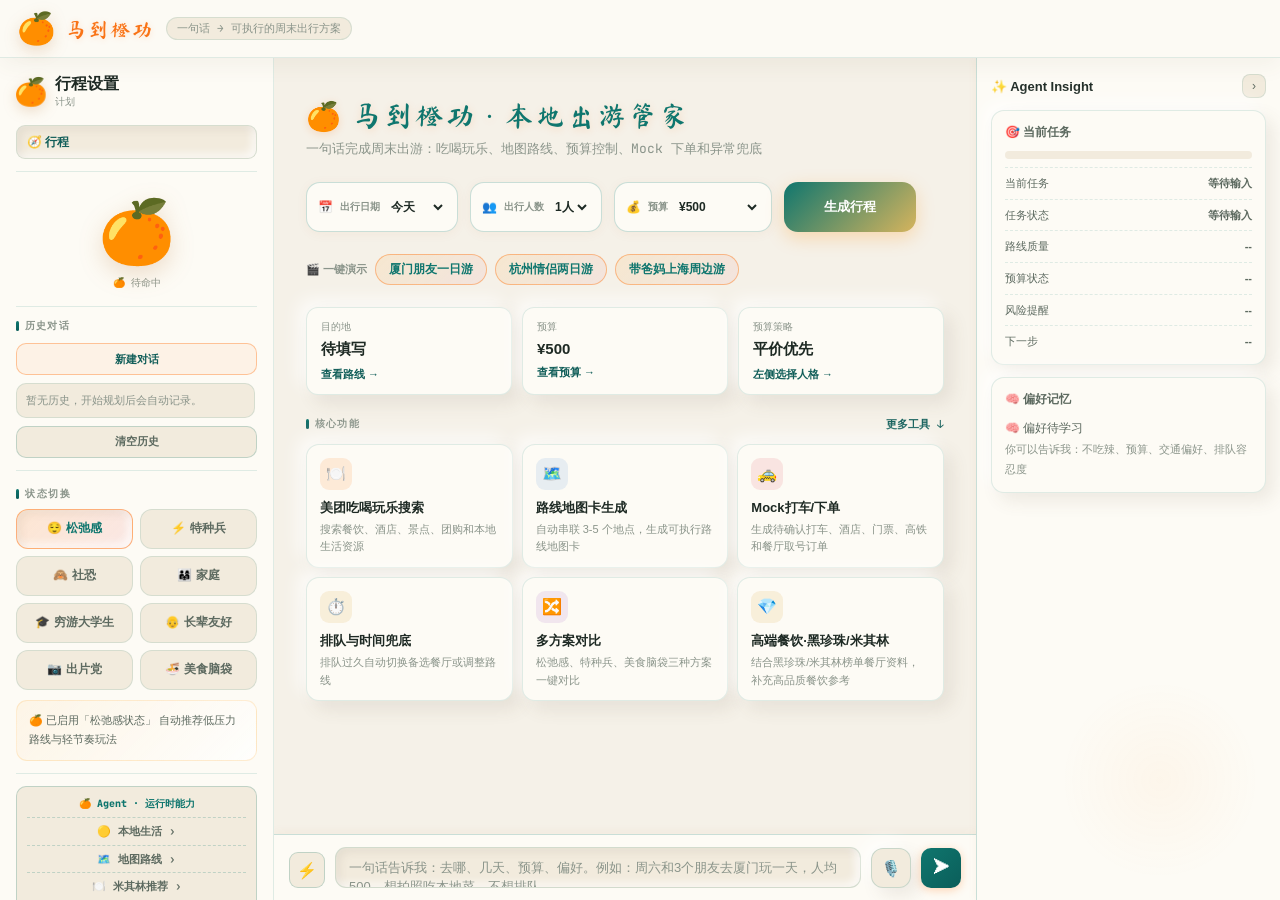
==== frontend/index.html @ 3f33d010 "Harden external API fallbacks" ====
<!DOCTYPE html>
<html lang="zh-CN">
<head>
  <meta charset="UTF-8">
  <meta name="viewport" content="width=device-width, initial-scale=1.0">
  <title>马到橙🍊功 Agent</title>
  <link rel="preconnect" href="https://fonts.googleapis.com">
  <link href="https://fonts.googleapis.com/css2?family=Noto+Serif+SC:wght@400;600;700;900&family=JetBrains+Mono:wght@400;500;600&family=Ma+Shan+Zheng&display=swap" rel="stylesheet">
  <style>
    :root {
      --o1:#0F766E;--o2:#115E59;--o3:#D6B45D;
      --r1:#0B5E5A;--r2:#0F766E;
      --bg0:#F5F1E8;--bg1:#FDFBF5;--bg2:#F2EBDD;--bg3:#ECE2D0;--bg4:#D8C8AA;
      --line:rgba(15,118,110,0.12);--line2:rgba(15,118,110,0.22);
      --t1:#1E2A24;--t2:#5D6A60;--t3:#8A948A;
      --gold:#D6B45D;--cream:#FAF5EA;
      --shadow-soft:8px 8px 18px rgba(95,82,58,.10),-8px -8px 18px rgba(255,255,255,.74);
      --shadow-inset:inset 4px 4px 9px rgba(95,82,58,.08),inset -4px -4px 9px rgba(255,255,255,.72);
      --sans:Inter,-apple-system,BlinkMacSystemFont,'Noto Sans SC','PingFang SC','Microsoft YaHei',sans-serif;--mono:'JetBrains Mono',monospace;--brush:'Ma Shan Zheng',cursive;
    }
    *,*::before,*::after{box-sizing:border-box;margin:0;padding:0}
    html,body{height:100%;overflow:hidden}
    body{font-family:var(--sans);background:var(--bg0);color:var(--t1);display:flex;flex-direction:column}
    .topbar{height:58px;background:rgba(253,251,245,.9);border-bottom:1px solid var(--line);display:flex;align-items:center;padding:0 18px;gap:12px;flex-shrink:0;position:relative;z-index:10;box-shadow:0 8px 22px rgba(95,82,58,.06);backdrop-filter:blur(14px)}
    .top-logo{width:36px;height:36px;border-radius:0;flex-shrink:0;background:transparent;display:flex;align-items:center;justify-content:center;font-size:31px;line-height:1;box-shadow:none;filter:drop-shadow(0 5px 8px rgba(160,80,0,.18))}
    .top-name{font-family:var(--brush);font-size:20px;color:#F97316;letter-spacing:2px;text-shadow:0 1px 6px rgba(255,107,0,0.18)}
    .top-tag{font-size:11px;color:var(--t3);padding:3px 10px;border-radius:20px;border:1px solid var(--line);background:var(--bg2);font-family:var(--mono)}
    .mode-switcher{display:none}
    .mode-btn{padding:6px 14px;border-radius:8px;border:none;font-family:var(--sans);font-size:12px;font-weight:600;cursor:pointer;transition:all 0.2s;color:var(--t3);background:transparent;display:flex;align-items:center;gap:6px}
    .mode-btn .dot{width:6px;height:6px;border-radius:50%;background:var(--t3);transition:all 0.2s}
    .mode-btn.active{background:var(--bg4);color:var(--t1)}
    .mode-btn.active .dot{background:var(--o1);box-shadow:0 0 6px var(--o1)}
    .top-status{display:none;font-size:11px;font-weight:600;padding:4px 12px;border-radius:20px;background:rgba(255,107,0,0.08);color:var(--o2);border:1px solid rgba(255,107,0,0.22);transition:all 0.3s;font-family:var(--mono);margin-left:auto}
    .top-status.busy{background:rgba(255,149,0,0.09);color:var(--o2);border-color:rgba(255,149,0,0.28)}
    .top-status.err{background:rgba(212,0,31,0.07);color:var(--r2);border-color:rgba(212,0,31,0.22)}
    .workspace{flex:1;display:grid;grid-template-columns:274px minmax(0,1fr) 304px;overflow:hidden}
    .workspace.insight-collapsed{grid-template-columns:274px minmax(0,1fr) 46px}
    .sidebar{background:var(--bg1);border-right:1px solid var(--line);overflow-y:auto;padding:16px;display:flex;flex-direction:column;gap:12px;box-shadow:var(--shadow-soft)}
    .sidebar::-webkit-scrollbar{width:3px}
    .sidebar::-webkit-scrollbar-thumb{background:var(--bg4);border-radius:3px}
    .setup-brand{display:flex;align-items:center;gap:9px;padding:2px 0 4px}
    .setup-mark{width:30px;height:30px;border-radius:0;background:transparent;display:flex;align-items:center;justify-content:center;color:inherit;font-size:27px;line-height:1;box-shadow:none;filter:drop-shadow(0 4px 7px rgba(160,80,0,.18))}
    .setup-title{font-size:16px;font-weight:900;color:var(--t1);line-height:1}
    .setup-sub{font-size:10px;color:var(--t3);font-family:var(--mono);margin-top:3px}
    .setup-nav{display:grid;gap:6px}
    .setup-nav-item{height:34px;border-radius:9px;border:1px solid transparent;background:transparent;color:var(--t2);font-size:12px;font-weight:700;display:flex;align-items:center;gap:9px;padding:0 10px;cursor:pointer;text-align:left}
    .setup-nav-item.active{background:var(--bg2);border-color:var(--line);color:var(--o2)}
    .legacy-route-setup{display:none}
    .sec-head{font-size:10px;font-weight:700;letter-spacing:1.5px;text-transform:uppercase;color:var(--t3);display:flex;align-items:center;gap:6px;margin-bottom:6px;font-family:var(--mono)}
    .sec-head::before{content:'';width:3px;height:10px;border-radius:2px;background:linear-gradient(var(--o1),var(--r1))}
    .field{display:flex;flex-direction:column;gap:4px;margin-bottom:6px}
    .field label{font-size:11px;color:var(--t2);font-weight:500}
    .field input,.field select{background:var(--bg2);border:1px solid var(--line);border-radius:9px;color:var(--t1);font-family:var(--sans);font-size:13px;padding:8px 12px;height:36px;outline:none;transition:border-color 0.15s,box-shadow 0.15s;appearance:none;-webkit-appearance:none}
    .field input::placeholder{color:var(--t3)}
    .field input:focus,.field select:focus{border-color:rgba(232,92,0,0.5);box-shadow:0 0 0 3px rgba(232,92,0,0.08);background:var(--bg3)}
    .field select{cursor:pointer;background-image:url("data:image/svg+xml,%3Csvg xmlns='http://www.w3.org/2000/svg' width='10' height='6'%3E%3Cpath d='M0 0l5 6 5-6z' fill='%23B07840'/%3E%3C/svg%3E");background-repeat:no-repeat;background-position:right 12px center;padding-right:28px}
    .field select option{background:var(--bg2);color:var(--t1)}
    .seg{display:grid;grid-template-columns:1fr 1fr;gap:6px}
    .seg-btn{padding:8px 6px;border-radius:9px;border:1px solid var(--line);background:var(--bg2);color:var(--t2);font-family:var(--sans);font-size:11px;font-weight:600;cursor:pointer;display:flex;align-items:center;justify-content:center;gap:5px;transition:all 0.15s}
    .seg-btn:hover{border-color:var(--line2);color:var(--t1);background:var(--bg3)}
    .seg-btn.on-orange{background:rgba(255,107,0,0.1);border-color:rgba(255,107,0,0.4);color:var(--o1)}
    .seg-btn.on-red{background:rgba(212,0,31,0.08);border-color:rgba(212,0,31,0.35);color:var(--r1)}
    .divider{height:1px;background:var(--line);flex-shrink:0}
    .run-btn{display:none;width:100%;height:44px;border:none;border-radius:11px;background:linear-gradient(135deg,var(--o1),var(--r1));color:#fff;font-family:var(--brush);font-size:16px;letter-spacing:3px;cursor:pointer;align-items:center;justify-content:center;gap:8px;transition:opacity 0.15s,transform 0.1s,box-shadow 0.2s;box-shadow:0 4px 18px rgba(255,107,0,0.28)}
    .run-btn:hover{opacity:0.9;box-shadow:0 6px 26px rgba(255,107,0,0.42)}
    .run-btn:active{transform:scale(0.98)}
    .run-btn:disabled{opacity:0.3;cursor:not-allowed;box-shadow:none}
    .hint-text{font-size:11px;color:var(--t3);text-align:center;line-height:1.7;font-family:var(--mono)}
    .hint-text code{color:var(--o2)}
    .mascot-wrap{display:flex;flex-direction:column;align-items:center;padding:8px 0 4px;gap:4px}
    .mascot-svg{width:80px;height:80px;cursor:pointer;display:flex;align-items:center;justify-content:center;font-size:62px;line-height:1;background:transparent;filter:drop-shadow(0 8px 12px rgba(160,80,0,.18))}
    .mascot-state{font-size:10px;color:var(--t3);font-family:var(--mono);text-align:center}
    @keyframes idle-bob{0%,100%{transform:translateY(0)}50%{transform:translateY(-5px)}}
    @keyframes cycle-body{0%,100%{transform:rotate(-4deg)}50%{transform:rotate(4deg)}}
    @keyframes fly-shake{0%,100%{transform:translateY(0) rotate(-3deg)}50%{transform:translateY(-8px) rotate(3deg)}}
    @keyframes weather-sway{0%,100%{transform:rotate(-6deg)}50%{transform:rotate(6deg)}}
    @keyframes think-pulse{0%,100%{opacity:0.4;transform:scale(0.9)}50%{opacity:1;transform:scale(1)}}
    @keyframes cheer-jump{0%,100%{transform:translateY(0) scale(1)}40%{transform:translateY(-10px) scale(1.1)}60%{transform:translateY(-8px) scale(1.05)}}
    @keyframes spin-wheel{from{transform:rotate(0)}to{transform:rotate(360deg)}}
    @keyframes float-cloud{0%,100%{transform:translateX(0)}50%{transform:translateX(4px)}}
    @keyframes blink{0%,100%{opacity:1}50%{opacity:0}}
    @keyframes bounce{0%,80%,100%{transform:translateY(0)}40%{transform:translateY(-6px)}}
    @keyframes fadeSlideIn{from{opacity:0;transform:translateY(8px)}to{opacity:1;transform:translateY(0)}}
    .mascot-svg.state-idle{animation:idle-bob 2s ease-in-out infinite}
    .mascot-svg.state-cycling{animation:cycle-body 0.5s ease-in-out infinite}
    .mascot-svg.state-flying{animation:fly-shake 1s ease-in-out infinite}
    .mascot-svg.state-weather{animation:weather-sway 1.5s ease-in-out infinite}
    .mascot-svg.state-thinking{animation:think-pulse 1s ease-in-out infinite}
    .mascot-svg.state-success{animation:cheer-jump 0.6s ease-in-out 3}
    .mascot-svg.state-error{animation:idle-bob 3s ease-in-out infinite}
    .panel{flex:1;overflow:hidden;display:flex;flex-direction:column}
    .panel.hidden{display:none}
    .result-panel{overflow-y:auto;padding:18px;display:flex;flex-direction:column;gap:12px;background:var(--bg0)}
    .result-panel::-webkit-scrollbar{width:3px}
    .result-panel::-webkit-scrollbar-thumb{background:var(--bg4);border-radius:3px}
    .empty-state{flex:1;display:flex;flex-direction:column;align-items:center;justify-content:center;gap:14px;color:var(--t3);padding:60px 20px}
    .empty-emoji{font-size:48px}
    .empty-state p{font-size:13px;line-height:1.8;text-align:center;max-width:260px;color:var(--t2)}
    .empty-state .slogan{font-family:var(--brush);font-size:22px;color:var(--o1);text-shadow:0 2px 8px rgba(255,107,0,0.2)}
    .metrics{display:grid;grid-template-columns:repeat(4,1fr);gap:8px}
    .m-card{background:var(--bg1);border:1px solid var(--line);border-radius:12px;padding:12px;box-shadow:0 2px 8px rgba(200,100,0,0.06)}
    .m-icon{font-size:16px;margin-bottom:6px}
    .m-val{font-size:26px;font-weight:700;font-family:var(--mono);letter-spacing:-1.5px;color:var(--t1)}
    .m-val .unit{font-size:12px;color:var(--t2);font-family:var(--sans);font-weight:400;margin-left:2px}
    .m-lbl{font-size:11px;color:var(--t2);margin-top:3px}
    .m-card.orange .m-val{color:var(--o1)}
    .m-card.red .m-val{color:var(--r1)}
    .route-bar{background:var(--bg1);border:1px solid var(--line);border-radius:12px;padding:11px 15px;display:flex;align-items:center;gap:10px;font-size:13px;box-shadow:0 2px 8px rgba(200,100,0,0.05)}
    .rb-dot{width:8px;height:8px;border-radius:50%;flex-shrink:0}
    .rb-dot.orange{background:var(--o1);box-shadow:0 0 6px rgba(255,107,0,0.5)}
    .rb-dot.red{background:var(--r1);box-shadow:0 0 6px rgba(212,0,31,0.4)}
    .rb-line{flex:1;height:1px;background:repeating-linear-gradient(90deg,var(--t3) 0,var(--t3) 4px,transparent 4px,transparent 8px)}
    .rb-name{font-weight:600;font-size:13px;color:var(--t1)}
    .map-link{margin-left:auto;font-size:12px;color:var(--o2);text-decoration:none;white-space:nowrap;font-weight:600}
    .map-link:hover{text-decoration:underline}
    .steps-card{background:var(--bg1);border:1px solid var(--line);border-radius:12px;overflow:hidden;box-shadow:0 2px 8px rgba(200,100,0,0.06)}
    .card-top{padding:10px 15px;border-bottom:1px solid var(--line);display:flex;justify-content:space-between;align-items:center;background:var(--bg2)}
    .card-top h3{font-size:11px;font-weight:700;color:var(--t2);text-transform:uppercase;letter-spacing:0.6px;font-family:var(--mono)}
    .badge{font-size:10px;padding:3px 9px;border-radius:20px;font-weight:600;font-family:var(--mono)}
    .badge.o{background:rgba(255,107,0,0.1);color:var(--o2);border:1px solid rgba(255,107,0,0.25)}
    .badge.r{background:rgba(212,0,31,0.09);color:var(--r1);border:1px solid rgba(212,0,31,0.22)}
    .step-list{list-style:none}
    .step-row{display:flex;gap:12px;padding:9px 15px;border-bottom:1px solid var(--line);align-items:flex-start;transition:background 0.1s}
    .step-row:last-child{border-bottom:none}
    .step-row:hover{background:rgba(200,100,0,0.04)}
    .s-num{width:20px;height:20px;border-radius:50%;flex-shrink:0;margin-top:1px;background:var(--bg3);border:1px solid var(--line2);display:flex;align-items:center;justify-content:center;font-size:9px;font-weight:700;color:var(--t2);font-family:var(--mono)}
    .s-body{flex:1}
    .s-name{font-size:13px;font-weight:500;margin-bottom:3px;color:var(--t1)}
    .s-meta{font-size:11px;color:var(--t2);display:flex;gap:10px;margin-bottom:4px;font-family:var(--mono)}
    .s-turn{display:inline-block;font-size:10px;padding:2px 8px;border-radius:12px;font-weight:500;background:rgba(212,0,31,0.07);color:var(--r1);border:1px solid rgba(212,0,31,0.16)}
    .ai-card{background:var(--bg1);border:1.5px solid rgba(255,107,0,0.28);border-radius:12px;overflow:hidden;box-shadow:0 2px 12px rgba(200,80,0,0.08)}
    .ai-top{padding:10px 15px;border-bottom:1px solid rgba(255,107,0,0.14);display:flex;align-items:center;gap:8px;background:rgba(255,107,0,0.04)}
    .ai-label{font-size:11px;font-weight:700;color:var(--o1);text-transform:uppercase;letter-spacing:0.6px;font-family:var(--mono)}
    .ai-model{font-size:10px;color:var(--t3);margin-left:auto;font-family:var(--mono)}
    .ai-body{padding:14px 15px;font-size:13px;line-height:1.9;color:var(--t1);white-space:pre-wrap;min-height:60px}
    .cursor-blink{display:inline-block;width:7px;height:13px;background:var(--o1);border-radius:2px;vertical-align:text-bottom;animation:blink 0.8s step-end infinite}
    .weather-card{background:linear-gradient(135deg,rgba(255,150,0,0.07),rgba(212,0,31,0.04));border:1px solid rgba(255,149,0,0.28);border-radius:12px;padding:16px;box-shadow:0 2px 12px rgba(200,80,0,0.07)}
    .weather-main{display:flex;align-items:center;gap:16px;margin-bottom:12px}
    .weather-icon{font-size:40px}
    .weather-temp{font-size:42px;font-weight:700;font-family:var(--mono);color:var(--o1);letter-spacing:-2px}
    .weather-temp sup{font-size:16px;color:var(--t2)}
    .weather-info{display:grid;grid-template-columns:1fr 1fr;gap:6px;font-size:12px;color:var(--t2)}
    .weather-info span{display:flex;gap:4px;align-items:center}
    .weather-tip{margin-top:10px;padding:8px 12px;background:rgba(255,107,0,0.07);border-radius:8px;font-size:12px;color:var(--o2);border-left:3px solid var(--o1)}
    .err-card{background:rgba(212,0,31,0.05);border:1px solid rgba(212,0,31,0.18);border-radius:12px;padding:14px 16px;font-size:13px;color:var(--r1);line-height:1.7}
    .chat-panel{flex:1;display:flex;flex-direction:column;overflow:hidden;background:var(--bg0)}
    .chat-home{flex:1;display:grid;grid-template-columns:1fr;overflow:hidden}
    .chat-home-main{overflow-y:auto;padding:42px 32px 28px;display:flex;flex-direction:column;gap:20px;background:var(--bg0);width:100%;max-width:1180px;margin:0 auto}
    .chat-home-main::-webkit-scrollbar{width:3px}
    .chat-home-main::-webkit-scrollbar-thumb{background:var(--bg4);border-radius:3px}
    .chat-hero{display:flex;flex-direction:column;gap:6px}
    .chat-hero-title{font-family:var(--brush);font-size:28px;color:var(--o1);text-shadow:0 2px 8px rgba(255,107,0,0.18);letter-spacing:3px}
    .chat-hero-sub{font-size:13px;color:var(--t3);font-family:var(--mono);line-height:1.6}
    .chat-hero-tags{display:none}
    .demo-row{display:flex;align-items:center;gap:8px;flex-wrap:wrap;margin:2px 0 2px}
    .demo-row-label{font-size:11px;font-weight:800;color:var(--t3)}
    .demo-btn{padding:6px 13px;border-radius:18px;border:1px solid rgba(255,107,0,.4);background:linear-gradient(135deg,rgba(255,150,0,.1),rgba(212,0,31,.05));color:var(--o1);font-size:12px;font-weight:700;cursor:pointer;transition:all .15s;white-space:nowrap}
    .demo-btn:hover{background:rgba(255,107,0,.16);transform:translateY(-1px)}
    .chat-searchbar-wrap{position:relative}
    .planner-control-row{display:grid;grid-template-columns:152px 132px 158px 132px;gap:12px;align-items:center;margin-top:2px;max-width:690px}
    .planner-pill{height:50px;border:1.5px solid var(--line2);background:var(--bg1);border-radius:14px;padding:0 11px;display:flex;align-items:center;gap:7px;color:var(--t2);font-size:12px;font-weight:700;box-shadow:0 2px 12px rgba(200,80,0,0.05)}
    .planner-pill-label{font-size:10px;color:var(--t3);font-family:var(--mono);white-space:nowrap}
    .planner-pill input,.planner-pill select{border:none;background:transparent;color:var(--t1);font-size:12px;font-weight:800;outline:none;width:100%;min-width:0}
    .planner-pill input[type="number"]{font-family:var(--mono)}
    .planner-budget-custom{display:none;width:70px!important}
    .planner-pill.custom-budget select{display:none}
    .planner-pill.custom-budget .planner-budget-custom{display:block}
    .planner-date-custom{display:none!important}
    .planner-pill.custom-date select{display:none}
    .planner-pill.custom-date .planner-date-custom{display:block!important}
    .planner-action{height:50px;border:none;border-radius:14px;background:linear-gradient(135deg,var(--o1),var(--o3));color:white;font-size:13px;font-weight:900;cursor:pointer;box-shadow:0 6px 18px rgba(255,138,0,.25)}
    .home-task-summary{display:none;align-items:center;justify-content:space-between;gap:14px;border:1px solid var(--line);background:var(--bg1);border-radius:14px;padding:12px 16px;box-shadow:0 2px 12px rgba(200,80,0,.06)}
    .home-task-summary-title{font-size:12px;color:var(--t3);font-family:var(--mono);font-weight:800}
    .home-task-summary-value{font-size:14px;color:var(--t1);font-weight:900;line-height:1.5}
    .home-task-summary-note{font-size:11px;color:var(--t3);font-family:var(--mono);white-space:nowrap}
    .chat-home.task-started{flex:0 0 auto;display:block;overflow:visible;border-bottom:1px solid var(--line2);background:var(--bg0)}
    .chat-home.task-started .chat-home-main{padding:12px 20px;overflow:visible;gap:0;max-width:none}
    .chat-home.task-started .chat-home-main > :not(.home-task-summary){display:none}
    .chat-home.task-started .home-task-summary{display:flex}
    .chat-home.task-started .chat-home-sidebar{display:none}
    .planner-overview{display:grid;grid-template-columns:repeat(3,1fr);gap:10px}
    .planner-stat{background:var(--bg1);border:1px solid var(--line);border-radius:12px;padding:12px 14px;box-shadow:0 2px 10px rgba(200,80,0,.05)}
    .planner-stat-label{font-size:10px;color:var(--t3);font-family:var(--mono);margin-bottom:6px}
    .planner-stat-val{font-size:15px;color:var(--t1);font-weight:900}
    .planner-stat-link{margin-top:8px;font-size:11px;color:var(--o2);font-weight:800}
    .chat-searchbar{width:100%;height:50px;background:var(--bg1);border:1.5px solid var(--line2);border-radius:14px;color:var(--t1);font-family:var(--sans);font-size:14px;padding:0 54px 0 18px;outline:none;transition:border-color 0.2s,box-shadow 0.2s;box-shadow:0 2px 12px rgba(200,80,0,0.07)}
    .chat-searchbar::placeholder{color:var(--t3)}
    .chat-searchbar:focus{border-color:rgba(232,92,0,0.55);box-shadow:0 0 0 4px rgba(232,92,0,0.07),0 4px 16px rgba(200,80,0,0.1);background:var(--bg1)}
    .chat-searchbar-btn{position:absolute;right:8px;top:50%;transform:translateY(-50%);width:34px;height:34px;border-radius:9px;border:none;background:linear-gradient(135deg,var(--o1),var(--r1));color:#fff;font-size:14px;cursor:pointer;display:flex;align-items:center;justify-content:center;box-shadow:0 2px 10px rgba(255,107,0,0.3);transition:opacity 0.15s,transform 0.1s}
    .chat-searchbar-btn:hover{opacity:0.88}
    .chat-searchbar-btn:active{transform:translateY(-50%) scale(0.93)}
    .chat-toolbar{display:none;gap:7px;flex-wrap:nowrap;overflow-x:auto;padding-bottom:2px}
    .chat-toolbar::-webkit-scrollbar{height:0}
    .toolbar-chip{flex-shrink:0;display:flex;align-items:center;gap:5px;padding:6px 13px;border-radius:20px;border:1px solid var(--line2);background:var(--bg2);color:var(--t2);font-size:12px;font-weight:600;cursor:pointer;transition:all 0.15s;white-space:nowrap}
    .toolbar-chip:hover{border-color:rgba(232,92,0,0.4);color:var(--o2);background:rgba(255,150,0,0.08)}
    .toolbar-chip.hot{border-color:rgba(255,107,0,0.35);color:var(--o1);background:rgba(255,107,0,0.07)}
    .chip-icon{font-size:13px}
    .feat-section-head{display:flex;align-items:center;justify-content:space-between;margin-bottom:10px}
    .feat-section-title{font-size:10px;font-weight:700;color:var(--t3);letter-spacing:1.2px;text-transform:uppercase;font-family:var(--mono);display:flex;align-items:center;gap:6px}
    .feat-section-title::before{content:'';width:3px;height:10px;border-radius:2px;background:linear-gradient(var(--o1),var(--r1));display:block}
    .feat-more-btn{font-size:11px;color:var(--o2);background:none;border:none;cursor:pointer;font-family:var(--mono);padding:2px 0;transition:opacity 0.15s;font-weight:600}
    .feat-more-btn:hover{opacity:0.7}
    .feat-grid{display:grid;grid-template-columns:repeat(3,1fr);gap:9px}
    .feat-card{background:var(--bg1);border:1px solid var(--line);border-radius:13px;padding:13px 13px 11px;cursor:pointer;transition:all 0.18s;position:relative;overflow:hidden;box-shadow:0 1px 4px rgba(200,100,0,0.05)}
    .feat-card::before{content:'';position:absolute;inset:0;opacity:0;background:linear-gradient(135deg,rgba(255,150,0,0.06),rgba(212,0,31,0.03));transition:opacity 0.18s}
    .feat-card:hover{border-color:rgba(232,92,0,0.35);transform:translateY(-2px);box-shadow:0 6px 18px rgba(200,80,0,0.12)}
    .feat-card:hover::before{opacity:1}
    .feat-card:active{transform:translateY(0)}
    .feat-card.hidden-card{display:none}
    .feat-card.hidden-card.show{display:block;animation:fadeSlideIn 0.22s ease}
    .feat-icon{width:32px;height:32px;border-radius:9px;margin-bottom:9px;display:flex;align-items:center;justify-content:center;font-size:16px}
    .feat-icon.orange{background:rgba(255,107,0,0.12)}
    .feat-icon.red{background:rgba(212,0,31,0.09)}
    .feat-icon.gold{background:rgba(204,136,0,0.11)}
    .feat-icon.green{background:rgba(56,142,60,0.1)}
    .feat-icon.blue{background:rgba(21,101,192,0.09)}
    .feat-icon.purple{background:rgba(123,31,162,0.09)}
    .feat-name{font-size:13px;font-weight:700;color:var(--t1);margin-bottom:4px;display:flex;align-items:center;gap:6px;flex-wrap:wrap}
    .feat-badge{font-size:9px;padding:2px 6px;border-radius:7px;font-weight:600;font-family:var(--mono)}
    .feat-badge.hot{background:rgba(212,0,31,0.09);color:var(--r1);border:1px solid rgba(212,0,31,0.18)}
    .feat-badge.new{background:rgba(255,107,0,0.1);color:var(--o1);border:1px solid rgba(255,107,0,0.2)}
    .feat-desc{font-size:11px;color:var(--t3);line-height:1.6}
    .chat-home-sidebar{display:none}
    .chat-home-sidebar::-webkit-scrollbar{width:3px}
    .chat-home-sidebar::-webkit-scrollbar-thumb{background:var(--bg4);border-radius:3px}
    .runtime-tree-block{padding:8px 10px;border:1px solid var(--line2);border-radius:10px;background:var(--bg2)}
    .runtime-cap-title{font-size:10px;font-weight:800;color:var(--o1);margin-bottom:5px;font-family:var(--mono)}
    .runtime-cap{font-size:11px;font-weight:700;color:var(--t2);padding:4px 0;cursor:pointer;border-top:1px dashed var(--line2);user-select:none}
    .runtime-cap:hover{color:var(--o1)}
    .runtime-sub{display:none;font-size:10px;font-weight:500;color:var(--t3);margin:3px 0 1px 14px;line-height:1.5}
    .runtime-cap.open .runtime-sub{display:block}
    .sidebar-sec-title{font-size:10px;font-weight:700;color:var(--t3);letter-spacing:1.2px;text-transform:uppercase;font-family:var(--mono);display:flex;align-items:center;gap:6px;margin-bottom:2px}
    .sidebar-sec-title::before{content:'';width:3px;height:10px;border-radius:2px;background:linear-gradient(var(--o1),var(--r1));display:block}
    .history-wrap{display:flex;flex-direction:column;gap:8px}
    .history-head{display:flex;align-items:center;justify-content:space-between;gap:8px}
    .history-actions{display:grid;grid-template-columns:1fr;gap:7px}
    .history-btn{height:32px;border-radius:10px;border:1px solid var(--line2);background:var(--bg2);color:var(--t2);font-size:11px;font-weight:800;font-family:var(--sans);cursor:pointer}
    .history-btn.primary{border-color:rgba(255,107,0,.35);color:var(--o2);background:rgba(255,107,0,.06)}
    .history-btn:hover{border-color:rgba(232,92,0,.4);color:var(--o2)}
    .side-history-list{display:flex;flex-direction:column;gap:6px;max-height:178px;overflow:auto;padding-right:2px}
    .side-history-list::-webkit-scrollbar{width:3px}
    .side-history-list::-webkit-scrollbar-thumb{background:var(--bg4);border-radius:3px}
    .side-history-item{padding:8px 9px;border-radius:10px;border:1px solid var(--line);background:var(--bg2);font-size:11px;color:var(--t2);line-height:1.5;cursor:pointer;transition:all .15s;word-break:break-word}
    .side-history-item:hover{border-color:rgba(232,92,0,.35);background:rgba(255,150,0,.07);color:var(--t1)}
    .side-history-empty{cursor:default;color:var(--t3)}
    .side-history-empty:hover{border-color:var(--line);background:var(--bg2);color:var(--t3)}
    .history-session{border:1px solid var(--line);border-radius:11px;background:var(--bg2);overflow:hidden}
    .history-session[open]{border-color:rgba(232,92,0,.28);background:rgba(255,150,0,.045)}
    .history-session-summary{list-style:none;display:flex;align-items:flex-start;justify-content:space-between;gap:8px;padding:8px 9px;cursor:pointer;color:var(--t1);font-size:11px;font-weight:800;line-height:1.45}
    .history-session-summary::-webkit-details-marker{display:none}
    .history-session-summary::after{content:'›';color:var(--o2);font-weight:900;transition:transform .15s}
    .history-session[open] .history-session-summary::after{transform:rotate(90deg)}
    .history-session-title{min-width:0;display:-webkit-box;-webkit-line-clamp:2;-webkit-box-orient:vertical;overflow:hidden}
    .history-session-time{flex-shrink:0;font-size:9px;color:var(--t3);font-family:var(--mono);font-weight:700;margin-top:1px}
    .history-session-body{display:flex;flex-direction:column;gap:5px;padding:0 8px 8px}
    .history-line{border-top:1px dashed var(--line2);padding:6px 0 0;font-size:11px;color:var(--t2);line-height:1.5;cursor:pointer}
    .history-line:hover{color:var(--o2)}
    .suggest-item{padding:8px 10px;border-radius:9px;border:1px solid var(--line);background:var(--bg2);font-size:12px;color:var(--t2);cursor:pointer;transition:all 0.15s;line-height:1.5;display:flex;align-items:flex-start;gap:6px}
    .suggest-item:hover{border-color:rgba(232,92,0,0.35);color:var(--o2);background:rgba(255,150,0,0.07)}
    .suggest-item:hover .suggest-arrow{opacity:1}
    .suggest-arrow{color:var(--o1);font-size:12px;flex-shrink:0;opacity:0;transition:opacity 0.15s;margin-top:0}
    .suggest-divider{height:1px;background:var(--line);margin:2px 0}
    .suggest-group-title{font-size:10px;color:var(--t3);font-family:var(--mono);padding:2px 2px 0}
    /* 🍽️ 米其林助手 */
    .michelin-section{margin-top:16px;border-top:1px solid var(--line);padding-top:12px}
    .michelin-header{display:flex;align-items:center;gap:6px;font-size:11px;font-weight:700;color:var(--o2);margin-bottom:10px;font-family:var(--mono)}
    .michelin-header::before{content:'🍽️';font-size:14px}
    .michelin-input-wrap{display:flex;gap:6px;margin-bottom:8px}
    .michelin-input{flex:1;background:var(--bg2);border:1px solid var(--line);border-radius:9px;padding:8px 10px;font-size:12px;font-family:var(--sans);color:var(--t1);outline:none}
    .michelin-input:focus{border-color:rgba(232,92,0,0.5);box-shadow:0 0 0 2px rgba(232,92,0,0.1)}
    .michelin-btn{background:linear-gradient(135deg,var(--o1),var(--r1));border:none;border-radius:9px;padding:0 12px;color:white;font-weight:bold;font-size:12px;cursor:pointer;transition:opacity 0.1s}
    .michelin-btn:active{opacity:0.7}
    .michelin-answer{background:var(--bg2);border:1px solid var(--line);border-radius:10px;padding:10px;font-size:11px;color:var(--t1);line-height:1.6;max-height:200px;overflow-y:auto;margin-top:8px}
    .michelin-answer p{margin:0 0 6px 0}
    .michelin-ref{font-size:10px;color:var(--t3);border-top:1px dashed var(--line);margin-top:6px;padding-top:5px}
    /* 对话区 */
    .chat-conv-area{flex:1;overflow-y:auto;padding:20px;display:flex;flex-direction:column;gap:14px;background:var(--bg0)}
    .chat-conv-area::-webkit-scrollbar{width:3px}
    .chat-conv-area::-webkit-scrollbar-thumb{background:var(--bg4);border-radius:3px}
    .msg{display:flex;gap:10px;max-width:720px}
    .msg.user{align-self:flex-end;flex-direction:row-reverse}
    .msg-avatar{width:30px;height:30px;border-radius:50%;flex-shrink:0;display:flex;align-items:center;justify-content:center;font-size:14px;margin-top:2px}
    .msg.user .msg-avatar{background:linear-gradient(135deg,var(--o1),var(--r1))}
    .msg.bot .msg-avatar{background:var(--bg3);border:1px solid var(--line2)}
    .msg-body{display:flex;flex-direction:column;gap:5px;max-width:calc(100% - 40px)}
    .msg-text{padding:10px 14px;border-radius:12px;font-size:13px;line-height:1.7}
    .msg.user .msg-text{background:rgba(255,107,0,0.09);border:1px solid rgba(255,107,0,0.22);border-bottom-right-radius:4px;color:var(--t1)}
    .msg.bot .msg-text{background:var(--bg1);border:1px solid var(--line);border-bottom-left-radius:4px;white-space:pre-wrap;color:var(--t1);box-shadow:0 1px 6px rgba(200,100,0,0.06)}
    .msg-time{font-size:10px;color:var(--t3);font-family:var(--mono);padding:0 4px}
    .msg.user .msg-time{text-align:right}
    .chat-route{background:var(--bg1);border:1px solid var(--line2);border-radius:12px;overflow:hidden;margin-top:4px;min-width:300px;box-shadow:0 2px 10px rgba(200,100,0,0.07)}
    .chat-route .cr-head{padding:9px 13px;border-bottom:1px solid var(--line);display:flex;gap:8px;align-items:center;font-size:12px;font-weight:600;background:var(--bg2);color:var(--t1)}
    .chat-route .cr-metrics{display:grid;grid-template-columns:repeat(3,1fr);gap:1px;background:var(--line)}
    .chat-route .cr-metric{background:var(--bg1);padding:9px 11px}
    .chat-route .cr-metric .v{font-size:17px;font-weight:700;font-family:var(--mono);color:var(--o1)}
    .chat-route .cr-metric .v .u{font-size:11px;color:var(--t2);font-family:var(--sans)}
    .chat-route .cr-metric .l{font-size:10px;color:var(--t3);margin-top:2px}
    .chat-route .cr-steps{max-height:170px;overflow-y:auto;background:var(--bg1)}
    .chat-route .cr-step{padding:6px 13px;border-bottom:1px solid var(--line);font-size:12px;color:var(--t2);display:flex;gap:8px}
    .chat-route .cr-step:last-child{border-bottom:none}
    .chat-route .cr-step .sn{font-family:var(--mono);color:var(--t3);font-size:10px;flex-shrink:0;margin-top:1px}
    .chat-route .cr-footer{padding:7px 13px;display:flex;align-items:center;justify-content:space-between;border-top:1px solid var(--line);background:var(--bg2)}
    .chat-route .cr-footer a{font-size:11px;color:var(--o2);text-decoration:none;font-weight:600}
    .chat-route .cr-footer a:hover{text-decoration:underline}
    .cr-live-map-box{height:220px;position:relative;border-top:1px solid var(--line);background:var(--bg2);overflow:hidden}
    .cr-live-map{position:absolute;inset:0;z-index:0}
    .cr-map-fallback{position:absolute;inset:0;display:flex;align-items:center;justify-content:center;color:var(--t3);font-size:12px;background:linear-gradient(135deg,#fff8dc,#ffe8a3 48%,#fffdf5)}
    .chat-input-bar{padding:12px 15px;border-top:1px solid var(--line2);background:var(--bg1);display:flex;gap:10px;align-items:flex-end;flex-shrink:0;box-shadow:0 -2px 10px rgba(200,100,0,0.05)}
    .chat-textarea-wrap{flex:1}
    .chat-textarea{width:100%;background:var(--bg2);border:1px solid var(--line);border-radius:11px;color:var(--t1);font-family:var(--sans);font-size:13px;padding:10px 13px;resize:none;outline:none;max-height:120px;line-height:1.5;transition:border-color 0.15s,box-shadow 0.15s;display:block}
    .chat-textarea::placeholder{color:var(--t3)}
    .chat-textarea:focus{border-color:rgba(232,92,0,0.4);box-shadow:0 0 0 3px rgba(232,92,0,0.07)}
    .voice-btn{width:40px;height:40px;border-radius:12px;border:1px solid rgba(15,118,110,.18);background:var(--bg2);color:#0f766e;font-size:16px;cursor:pointer;flex-shrink:0;display:flex;align-items:center;justify-content:center;transition:all .15s;box-shadow:var(--shadow-soft)}
    .voice-btn:hover{border-color:rgba(15,118,110,.36);background:#fff7dd}
    .voice-btn.listening{background:#0f766e;color:#fff;border-color:#0f766e;box-shadow:0 0 0 4px rgba(15,118,110,.12)}
    .voice-status{font-size:11px;color:var(--t2);line-height:1.5;margin-top:6px;display:none;background:#fff7dd;border:1px solid rgba(255,107,0,.16);border-radius:9px;padding:6px 9px}
    .voice-status.show{display:block}
    .chat-send{width:40px;height:40px;border-radius:10px;border:none;background:linear-gradient(135deg,var(--o1),var(--r1));color:#fff;font-size:17px;cursor:pointer;flex-shrink:0;display:flex;align-items:center;justify-content:center;transition:opacity 0.15s,transform 0.1s;box-shadow:0 2px 10px rgba(255,107,0,0.28)}
    .chat-send:hover{opacity:0.88}
    .chat-send:active{transform:scale(0.95)}
    .chat-send:disabled{opacity:0.3;cursor:not-allowed}
    .typing-dots{display:flex;gap:4px;padding:14px;align-items:center}
    .typing-dots span{width:6px;height:6px;border-radius:50%;background:var(--o1);animation:bounce 1.2s ease-in-out infinite}
    .typing-dots span:nth-child(2){animation-delay:0.2s}
    .typing-dots span:nth-child(3){animation-delay:0.4s}
    .insight-panel{background:var(--bg1);border-left:1px solid var(--line2);overflow-y:auto;padding:16px 14px;display:flex;flex-direction:column;gap:12px;box-shadow:-2px 0 8px rgba(200,100,0,.04);transition:width .2s,padding .2s}
    .insight-panel.collapsed{width:46px;padding:16px 8px;overflow:hidden}
    .insight-panel.collapsed .insight-card,.insight-panel.collapsed .insight-title span{display:none}
    .insight-title{font-size:13px;font-weight:900;color:var(--t1);display:flex;align-items:center;gap:7px;justify-content:space-between}
    .insight-toggle{width:24px;height:24px;border-radius:8px;border:1px solid var(--line);background:var(--bg2);color:var(--t2);cursor:pointer;font-size:12px}
    .insight-card{border:1px solid var(--line);border-radius:13px;background:var(--bg1);padding:13px;box-shadow:0 2px 10px rgba(200,80,0,.05)}
    .insight-card h4{font-size:12px;color:var(--t2);margin-bottom:10px}
    .budget-donut{width:112px;height:112px;border-radius:50%;background:conic-gradient(#FF8A00 0 42%,#FFC928 42% 66%,#F97316 66% 82%,#FFE8A3 82% 100%);margin:4px auto 12px;position:relative}
    .budget-donut::after{content:attr(data-total);position:absolute;inset:22px;border-radius:50%;background:var(--bg1);display:flex;align-items:center;justify-content:center;font-size:13px;font-weight:900;color:var(--t1);font-family:var(--mono)}
    .insight-row{display:flex;justify-content:space-between;gap:10px;font-size:11px;color:var(--t2);line-height:1.7;border-top:1px dashed var(--line);padding-top:6px;margin-top:6px}
    .insight-meter{height:8px;border-radius:999px;background:var(--bg2);overflow:hidden}
    .insight-meter span{display:block;height:100%;border-radius:999px;background:linear-gradient(90deg,var(--o3),var(--o2));width:60%}
    .insight-list{display:flex;flex-direction:column;gap:8px}
    .insight-suggestion{font-size:11px;color:var(--t2);line-height:1.55;border:1px solid var(--line);background:var(--bg2);border-radius:10px;padding:8px 9px}
    .insight-progress{height:8px;border-radius:999px;background:var(--bg2);overflow:hidden;margin:8px 0}
    .insight-progress span{display:block;height:100%;width:0;background:linear-gradient(90deg,#0f766e,#f59e0b);border-radius:999px;transition:width .25s}
    .insight-task-list{display:grid;gap:6px;margin-top:10px}
    .insight-task{font-size:11px;color:var(--t2);background:var(--bg2);border:1px solid var(--line);border-radius:9px;padding:6px 8px;font-weight:700}
    .insight-tech-toggle{margin-top:8px;border:1px dashed var(--line2);background:rgba(15,118,110,.04);border-radius:9px;padding:7px 8px;font-size:11px;color:var(--o2);font-weight:900;display:flex;align-items:center;justify-content:space-between;cursor:pointer}
    .insight-tech-chain{display:none;gap:6px;margin-top:6px}
    .insight-tech-chain.open{display:grid}
    .insight-tech-arrow{font-family:var(--mono);font-size:13px;color:var(--o2)}
    .insight-slider{width:100%;accent-color:#0f766e}
    .insight-checks{display:flex;flex-wrap:wrap;gap:6px;margin-top:8px}
    .insight-check{font-size:10px;background:#eaf8ee;color:#0b8f3a;border:1px solid rgba(11,143,58,.18);border-radius:999px;padding:3px 7px;font-weight:800}
    ::-webkit-scrollbar{width:3px;height:3px}
    ::-webkit-scrollbar-track{background:transparent}
    ::-webkit-scrollbar-thumb{background:var(--bg4);border-radius:3px}
    .workspace::before{content:'';position:fixed;bottom:20px;right:20px;width:200px;height:200px;background:radial-gradient(circle,rgba(255,150,50,0.05) 0%,transparent 70%);pointer-events:none}
    .cr-map-btns{display:flex;gap:5px;flex-wrap:wrap}
    .cr-map-btn{font-size:11px;padding:3px 9px;border-radius:8px;border:1px solid var(--line2);background:var(--bg2);color:var(--t2);text-decoration:none;transition:all 0.15s;white-space:nowrap}
    .cr-map-btn:hover{border-color:rgba(232,92,0,0.4);color:var(--o2);background:rgba(255,150,0,0.08)}
    .cr-map-btn.cr-map-active{border-color:rgba(255,107,0,0.5);color:var(--o1);background:rgba(255,107,0,0.1);font-weight:600}
    /* Agent UI */
    .agent-card{background:var(--bg1);border:1px solid rgba(255,149,0,0.32);border-radius:14px;overflow:hidden;min-width:300px;max-width:580px;box-shadow:0 3px 14px rgba(200,80,0,0.09)}
    .agent-hd{padding:10px 14px;background:linear-gradient(90deg,rgba(255,150,0,0.08),transparent);border-bottom:1px solid rgba(255,149,0,0.18);display:flex;align-items:center;gap:8px}
    .agent-hd-pulse{width:8px;height:8px;border-radius:50%;background:var(--o1);box-shadow:0 0 6px var(--o1);flex-shrink:0}
    .agent-hd-pulse.done{background:#388E3C;box-shadow:0 0 6px #388E3C;animation:none}
    .agent-hd-pulse.anim{animation:think-pulse .9s ease-in-out infinite}
    .agent-hd-title{font-size:12px;font-weight:700;color:var(--o1);font-family:var(--mono);letter-spacing:.6px}
    .agent-hd-badge{margin-left:auto;font-size:10px;padding:2px 9px;border-radius:10px;font-family:var(--mono);font-weight:600;border:1px solid}
    .agent-hd-badge.running{background:rgba(255,149,0,0.1);color:var(--o2);border-color:rgba(255,149,0,0.3);animation:blink 1.4s ease-in-out infinite}
    .agent-hd-badge.done{background:rgba(56,142,60,0.09);color:#388E3C;border-color:rgba(56,142,60,0.22);animation:none}
    .agent-hd-badge.error{background:rgba(212,0,31,0.07);color:var(--r1);border-color:rgba(212,0,31,0.2);animation:none}
    .agent-steps-list{padding:2px 0}
    .agent-card.show-debug .agent-steps-list::before{content:'开发调试日志';display:block;padding:8px 14px 6px;font-size:10px;font-weight:800;color:var(--t3);letter-spacing:1px;font-family:var(--mono);border-top:1px solid rgba(255,149,0,.16)}
    .agent-step{display:flex;gap:10px;padding:9px 14px;border-bottom:1px solid var(--line);align-items:flex-start}
    .agent-card:not(.show-debug) .agent-step.dev-step:not(.result-step){display:none}
    .agent-step.result-step{display:flex;padding:10px 14px}
    .agent-card:not(.show-debug) .agent-step.result-step .astep-left,
    .agent-card:not(.show-debug) .agent-step.result-step .astep-title{display:none}
    .agent-step.result-step .astep-body{width:100%}
    .agent-step:last-child{border-bottom:none}
    .astep-left{display:flex;flex-direction:column;align-items:center;gap:3px;flex-shrink:0;padding-top:2px}
    .astep-dot{width:8px;height:8px;border-radius:50%}
    .astep-dot.running{background:var(--o1);animation:think-pulse .8s ease-in-out infinite}
    .astep-dot.done{background:#388E3C}
    .astep-dot.error{background:var(--r1)}
    .astep-ico{font-size:17px;line-height:1}
    .astep-body{flex:1;min-width:0}
    .astep-title{font-size:12px;font-weight:600;color:var(--t1);margin-bottom:3px;display:flex;align-items:center;gap:5px;flex-wrap:wrap}
    .astep-chip{font-size:10px;color:var(--t2);font-family:var(--mono);background:var(--bg3);padding:1px 6px;border-radius:4px;border:1px solid var(--line)}
    .astep-result{font-size:12px;color:var(--t2);line-height:1.7;display:flex;align-items:center;gap:6px;flex-wrap:wrap}
    .astep-loading{color:var(--t3);font-family:var(--mono);letter-spacing:3px;animation:blink .8s step-end infinite}
    .atag{font-size:10px;padding:1px 7px;border-radius:6px;font-weight:600;border:1px solid}
    .atag.ok{background:rgba(56,142,60,0.09);color:#388E3C;border-color:rgba(56,142,60,0.2)}
    .atag.warn{background:rgba(255,107,0,0.09);color:var(--o2);border-color:rgba(255,107,0,0.22)}
    .atag.info{background:rgba(21,101,192,0.08);color:#1565C0;border-color:rgba(21,101,192,0.2)}
    .ametrics{font-family:var(--mono);font-size:11px;color:var(--o2);background:rgba(255,107,0,0.08);padding:1px 7px;border-radius:5px;border:1px solid rgba(255,107,0,0.2)}
    .aplace{background:var(--bg2);border:1px solid var(--line2);border-radius:5px;padding:1px 7px;font-size:11px;color:var(--t1)}
    .amaplink{font-size:11px;color:var(--o2);text-decoration:none;border:1px solid rgba(255,107,0,0.3);padding:1px 7px;border-radius:5px;white-space:nowrap;transition:all .15s;font-weight:600}
    .amaplink:hover{background:rgba(255,107,0,0.08)}
    .agent-final-wrap{border-top:1px solid rgba(255,149,0,0.2);background:rgba(255,150,0,0.04)}
    .agent-final-hd{padding:7px 14px;font-size:11px;font-weight:700;color:var(--o2);font-family:var(--mono);background:rgba(255,149,0,0.07);letter-spacing:.5px;border-bottom:1px solid rgba(255,149,0,0.13)}
    .agent-final-body{padding:12px 14px;font-size:13px;color:var(--t1);line-height:1.9;white-space:pre-wrap}
    .agent-toggle-btn{width:36px;height:36px;border-radius:9px;border:1px solid var(--line2);background:var(--bg2);color:var(--t3);font-size:16px;cursor:pointer;flex-shrink:0;display:flex;align-items:center;justify-content:center;transition:all .2s;position:relative}
    .agent-toggle-btn:hover{border-color:rgba(232,92,0,0.4);color:var(--o2)}
    .agent-toggle-btn.agent-on{background:linear-gradient(135deg,var(--o1),var(--r1));color:#fff;border-color:transparent;box-shadow:0 2px 10px rgba(255,107,0,0.32)}
    .agent-on-label{position:absolute;top:-18px;left:50%;transform:translateX(-50%);font-size:9px;color:var(--o2);font-family:var(--mono);white-space:nowrap;background:var(--bg1);padding:1px 5px;border-radius:4px;border:1px solid rgba(255,149,0,0.3);pointer-events:none}
  /* 🌳 任务树 */
  .task-tree{padding:10px 14px 4px;border-bottom:1px solid rgba(255,149,0,0.15)}
  .task-tree-title{font-size:10px;font-weight:700;color:var(--t3);letter-spacing:1px;font-family:var(--mono);margin-bottom:8px;display:flex;align-items:center;gap:5px}
  .task-tree-title::before{content:'';width:3px;height:10px;border-radius:2px;background:linear-gradient(var(--o1),var(--r1));display:block}
  .task-skeleton{display:flex;flex-direction:column;gap:5px;margin:6px 0 4px}
  .tk-row{font-size:11px;font-weight:600;padding:5px 9px;border-radius:8px;background:var(--bg2);border:1px solid var(--line2);color:var(--t2)}
  .tk-row.done{color:#0b8f3a;border-color:rgba(11,143,58,.22);background:rgba(11,143,58,.06)}
  .tk-row.running{color:var(--o1);border-color:rgba(255,107,0,.3);background:rgba(255,107,0,.06);animation:tkpulse 1.1s ease-in-out infinite}
  .tk-row.pending{opacity:.6}
  @keyframes tkpulse{0%,100%{opacity:1}50%{opacity:.55}}
  .route-draft{margin:8px 0;padding:10px 12px;border:1px dashed rgba(255,107,0,.4);border-radius:12px;background:rgba(255,150,0,.05)}
  .route-draft-hd{font-size:12px;font-weight:800;color:var(--o1);margin-bottom:6px}
  .route-draft-tag{font-size:10px;font-weight:700;color:#fff;background:var(--o1);border-radius:8px;padding:1px 7px;margin-left:4px;animation:tkpulse 1.1s ease-in-out infinite}
  .route-draft-list{margin:0 0 6px;padding-left:20px;font-size:12px;color:var(--t1);line-height:1.8}
  .route-draft-sub{font-size:11px;color:var(--t3)}
  .task-nodes{display:flex;flex-direction:column;gap:0}
  .task-node{display:flex;align-items:flex-start;gap:8px;padding:4px 0;position:relative}
  .task-node:not(:last-child)::after{content:'';position:absolute;left:7px;top:20px;width:1px;height:calc(100% - 4px);background:var(--line2)}
  .tnode-dot{width:14px;height:14px;border-radius:50%;border:2px solid var(--line2);background:var(--bg2);flex-shrink:0;margin-top:2px;transition:all .3s;display:flex;align-items:center;justify-content:center;font-size:7px}
  .tnode-dot.pending{border-color:var(--line2);background:var(--bg2)}
  .tnode-dot.running{border-color:var(--o1);background:rgba(255,107,0,.15);animation:think-pulse .8s ease-in-out infinite}
  .tnode-dot.done{border-color:#388E3C;background:rgba(56,142,60,.15)}
  .tnode-dot.done::after{content:'✓';color:#388E3C;font-size:8px;font-weight:700}
  .tnode-dot.error{border-color:var(--r1);background:rgba(212,0,31,.1)}
  .tnode-dot.error::after{content:'✕';color:var(--r1);font-size:8px;font-weight:700}
  .tnode-body{flex:1;min-width:0}
  .tnode-label{font-size:11px;font-weight:600;color:var(--t2);display:flex;align-items:center;gap:5px;line-height:1.4}
  .tnode-label.running{color:var(--o1)}
  .tnode-label.done{color:var(--t1)}
  .tnode-sub{font-size:10px;color:var(--t3);font-family:var(--mono);margin-top:1px;white-space:nowrap;overflow:hidden;text-overflow:ellipsis;max-width:300px}
  .tnode-badge{font-size:9px;padding:1px 5px;border-radius:4px;font-family:var(--mono);font-weight:600;border:1px solid}
  .tnode-badge.agent{background:rgba(21,101,192,.08);color:#1565C0;border-color:rgba(21,101,192,.2)}
  .agent-disclosure-toggle{margin-top:8px;border:1px dashed var(--line2);background:rgba(15,118,110,.04);border-radius:9px;padding:7px 9px;font-size:11px;color:var(--o2);font-weight:900;display:flex;align-items:center;justify-content:space-between;cursor:pointer}
  .agent-disclosure-toggle:hover{border-color:rgba(232,92,0,.35);background:rgba(255,150,0,.06)}
  .agent-disclosure-arrow{font-family:var(--mono);font-size:13px;color:var(--o2)}
  .agent-tech-chain{display:none;gap:6px;margin-top:7px}
  .agent-tech-chain.open{display:grid}
  .agent-tech-item{font-size:11px;color:var(--t2);background:var(--bg2);border:1px solid var(--line);border-radius:9px;padding:6px 8px;font-weight:700;line-height:1.55}
  /* 🍊 出游状态系统 */
  .persona-wrap{margin-top:4px}
  .persona-grid{display:grid;grid-template-columns:1fr 1fr;gap:7px;margin-top:8px}
  .persona-btn{height:40px;border-radius:12px;background:var(--bg2);border:1px solid var(--line);color:var(--t2);font-size:12px;font-weight:700;cursor:pointer;transition:all .2s;font-family:var(--sans)}
  .persona-btn:hover{transform:translateY(-2px);border-color:rgba(255,107,0,.35);background:rgba(255,150,0,.08);color:var(--o2)}
  .persona-btn.active{background:linear-gradient(135deg,rgba(255,107,0,.14),rgba(212,0,31,.08));border-color:rgba(255,107,0,.45);color:var(--o1);box-shadow:0 4px 14px rgba(255,107,0,.12)}
  .persona-tip{margin-top:10px;padding:10px 12px;border-radius:11px;background:linear-gradient(135deg,rgba(255,150,0,.06),rgba(255,255,255,.7));border:1px solid rgba(255,150,0,.16);font-size:11px;line-height:1.8;color:var(--t2)}
  /* 🍊 人格路线推荐 */
  .route-choice-card{background:var(--bg1);border:1px solid rgba(255,149,0,.28);border-radius:12px;padding:12px 14px;box-shadow:0 2px 10px rgba(200,80,0,.06)}
  .route-choice-head{display:flex;align-items:center;justify-content:space-between;gap:10px;margin-bottom:10px}
  .route-choice-title{font-size:12px;font-weight:700;color:var(--t1);display:flex;align-items:center;gap:6px}
  .route-choice-note{font-size:10px;color:var(--t3);font-family:var(--mono);white-space:nowrap}
  .route-profile-grid{display:grid;grid-template-columns:repeat(4,1fr);gap:7px}
  .route-profile-btn{min-height:48px;border-radius:10px;border:1px solid var(--line);background:var(--bg2);color:var(--t2);font-family:var(--sans);font-size:11px;font-weight:700;cursor:pointer;display:flex;flex-direction:column;align-items:center;justify-content:center;gap:3px;transition:all .18s}
  .route-profile-btn:hover{border-color:rgba(255,107,0,.35);background:rgba(255,150,0,.08);color:var(--o2)}
  .route-profile-btn.active{border-color:rgba(255,107,0,.52);background:linear-gradient(135deg,rgba(255,107,0,.13),rgba(212,0,31,.07));color:var(--o1);box-shadow:0 4px 12px rgba(255,107,0,.1)}
  .route-profile-btn .route-profile-time{font-size:10px;color:var(--t3);font-family:var(--mono);font-weight:500}
  .route-profile-btn.active .route-profile-time{color:var(--o2)}
  .route-profile-detail{margin-top:10px;border-radius:10px;background:linear-gradient(135deg,rgba(255,150,0,.06),rgba(255,255,255,.72));border:1px solid rgba(255,150,0,.16);padding:10px 12px}
  .route-profile-main{display:flex;align-items:center;justify-content:space-between;gap:10px;margin-bottom:7px}
  .route-profile-name{font-size:13px;font-weight:800;color:var(--t1)}
  .route-profile-eta{font-size:12px;color:var(--o2);font-family:var(--mono);font-weight:700;white-space:nowrap}
  .route-profile-features{display:grid;grid-template-columns:repeat(3,1fr);gap:6px}
  .route-profile-feature{font-size:11px;color:var(--t2);line-height:1.45;background:rgba(255,255,255,.52);border:1px solid var(--line);border-radius:8px;padding:6px 7px}
.chat-route .route-choice-card{border-left:none;border-right:none;border-radius:0;box-shadow:none}
.planner-stat,.chat-searchbar,.feat-card,.chat-route,.agent-card,.insight-card,.mt-card,.mt-mini,.meituan-trip-card,.weekend-plan-card{box-shadow:var(--shadow-soft)}
.chat-searchbar,.chat-textarea,.field input,.field select,.michelin-input{box-shadow:var(--shadow-inset);border-color:rgba(15,118,110,.14)}
.setup-nav-item.active,.persona-btn.active{box-shadow:var(--shadow-inset)}
  .astep-result .route-choice-card{width:100%;margin-top:6px;box-shadow:none}
  /* 🧭 周末出行 Agent 结果 */
  .msg.wide-agent{max-width:min(1080px,100%);width:100%}
  .msg.wide-agent .msg-body{width:100%;max-width:calc(100% - 40px)}
  .msg.wide-agent .agent-card{max-width:none;width:100%}
  .astep-result.weekend-result-wrap{display:block;width:100%}
  .weekend-plan-card{width:100%;border:1px solid rgba(56,142,60,.22);border-radius:14px;background:#fbfff9;overflow:hidden;box-shadow:0 4px 18px rgba(56,142,60,.08)}
  .wp-head{padding:13px 16px;border-bottom:1px solid rgba(56,142,60,.15);display:flex;align-items:flex-start;justify-content:space-between;gap:14px;background:linear-gradient(90deg,rgba(76,175,80,.12),rgba(255,255,255,.7))}
  .wp-title{font-size:15px;font-weight:800;color:#15361d;line-height:1.35}
  .wp-sub{font-size:11px;color:#55715a;line-height:1.6;margin-top:4px}
  .wp-badge{font-size:10px;color:#0B8F3A;background:rgba(0,180,75,.1);border:1px solid rgba(0,180,75,.22);border-radius:20px;padding:4px 9px;font-family:var(--mono);white-space:nowrap}
  .wp-status-flow{display:grid;grid-template-columns:repeat(4,1fr);gap:8px;padding:12px 14px;border-bottom:1px solid rgba(56,142,60,.14);background:#fff}
  .wp-status-item{font-size:11px;line-height:1.45;color:#315c3c;background:#effaf2;border:1px solid rgba(56,142,60,.16);border-radius:10px;padding:8px 9px;display:flex;gap:6px;align-items:flex-start}
  .wp-status-item:last-child{background:#e6f7ec;color:#0B8F3A;font-weight:800}
  .wp-status-dot{width:8px;height:8px;border-radius:50%;background:#18B553;box-shadow:0 0 0 3px rgba(24,181,83,.12);flex-shrink:0;margin-top:4px}
  .wp-main{display:grid;grid-template-columns:260px 1fr;gap:14px;padding:14px}
  .wp-side{display:flex;flex-direction:column;gap:10px}
  .wp-ask{background:#202733;color:#fff;border-radius:14px;padding:13px 15px;font-size:13px;line-height:1.7;box-shadow:0 4px 16px rgba(32,39,51,.12)}
  .wp-overview{border:1px solid rgba(56,142,60,.18);border-radius:14px;background:#fff;padding:12px}
  .wp-overview-title{font-size:12px;font-weight:800;color:#17351f;display:flex;align-items:center;justify-content:space-between;gap:8px;margin-bottom:9px}
  .wp-mini-map{height:106px;border-radius:12px;border:1px solid rgba(56,142,60,.2);background:linear-gradient(135deg,#e8f6eb 0%,#e8f6eb 36%,#d9edf9 36%,#d9edf9 56%,#fff7df 56%,#fff7df 100%);position:relative;overflow:hidden}
  .wp-mini-map::before{content:'';position:absolute;left:-12%;right:-10%;top:48%;height:8px;background:rgba(0,174,85,.28);transform:rotate(-12deg);border-radius:999px}
  .wp-mini-dot{position:absolute;width:22px;height:22px;border-radius:50%;background:#0EB34A;color:white;font-size:11px;font-family:var(--mono);font-weight:800;display:flex;align-items:center;justify-content:center;border:2px solid white;box-shadow:0 2px 8px rgba(0,140,65,.28)}
  .wp-actions{display:flex;flex-wrap:wrap;gap:7px;margin-top:10px}
  .wp-map-btn{font-size:11px;color:#108B3A;text-decoration:none;border:1px solid rgba(16,139,58,.24);background:rgba(16,139,58,.08);border-radius:20px;padding:5px 10px;font-weight:700;transition:all .15s;white-space:nowrap}
  .wp-map-btn:hover{background:rgba(16,139,58,.14);border-color:rgba(16,139,58,.42)}
  .wp-map-btn.active{background:#0EB34A;color:#fff;border-color:#0EB34A}
  .wp-chips{display:flex;flex-wrap:wrap;gap:7px;margin-top:10px}
  .wp-chip{font-size:11px;color:#216339;background:#eaf8ee;border-radius:20px;padding:5px 10px;font-weight:700}
  .wp-map{min-height:264px;border-radius:16px;border:1px solid rgba(56,142,60,.2);position:relative;overflow:hidden;background:#eff7ef}
  .wp-map::before{content:'';position:absolute;inset:0;background:linear-gradient(90deg,transparent 0 18%,rgba(255,255,255,.65) 18% 19%,transparent 19% 40%,rgba(255,255,255,.65) 40% 41%,transparent 41% 66%,rgba(255,255,255,.65) 66% 67%,transparent 67%),linear-gradient(0deg,transparent 0 24%,rgba(255,255,255,.6) 24% 25%,transparent 25% 52%,rgba(255,255,255,.6) 52% 53%,transparent 53%);opacity:.16;z-index:1;pointer-events:none}
  .wp-live-map{position:absolute;inset:0;z-index:0;background:#e9f3eb}
  .wp-live-map-fallback{position:absolute;inset:0;z-index:0}
  .wp-water{position:absolute;left:38%;top:8%;width:28%;height:78%;border-radius:48%;background:#bfe1f5;border:1px solid rgba(80,145,185,.25)}
  .wp-park{position:absolute;left:4%;top:9%;width:36%;height:70%;border-radius:18px;background:#a8e6af;opacity:.86}
  .wp-route-svg{position:absolute;inset:0;width:100%;height:100%;pointer-events:none;z-index:2}
  .wp-pin{position:absolute;transform:translate(-50%,-50%);display:flex;align-items:center;gap:7px;z-index:2}
  .wp-pin-num{width:28px;height:28px;border-radius:50%;background:#0EB34A;color:#fff;border:3px solid #fff;font-size:13px;font-family:var(--mono);font-weight:800;display:flex;align-items:center;justify-content:center;box-shadow:0 3px 10px rgba(0,128,55,.28)}
  .wp-pin-label{background:#fff;color:#1e3324;border:1px solid rgba(0,120,70,.28);border-radius:4px;padding:5px 9px;font-size:12px;font-weight:800;box-shadow:0 2px 8px rgba(0,0,0,.06);white-space:nowrap}
  .wp-stop-list{display:grid;grid-template-columns:repeat(3,1fr);gap:8px;margin-top:10px}
  .wp-stop{background:#fff;border:1px solid rgba(56,142,60,.16);border-radius:12px;padding:9px 10px}
  .wp-stop-time{font-size:10px;color:#0B8F3A;font-family:var(--mono);font-weight:800;margin-bottom:3px}
  .wp-stop-name{font-size:12px;font-weight:800;color:#17351f;line-height:1.35}
  .wp-stop-note{font-size:10px;color:#55715a;line-height:1.5;margin-top:4px}
  .wp-activities{display:grid;grid-template-columns:repeat(3,1fr);gap:11px;padding:0 14px 14px}
  .wp-activity{background:#fff;border:1px solid rgba(56,142,60,.16);border-radius:14px;overflow:hidden;box-shadow:0 2px 10px rgba(56,142,60,.06)}
  .wp-activity-img{height:76px;background:linear-gradient(135deg,#f0d9ad,#dff3d0)}
  .wp-activity-img.has-photo{background-size:cover;background-position:center}
  .wp-activity:nth-child(2) .wp-activity-img{background:linear-gradient(135deg,#b9ddb7,#f2f1c9)}
  .wp-activity:nth-child(3) .wp-activity-img{background:linear-gradient(135deg,#bdddf2,#fff0c2)}
  .wp-activity-body{padding:10px 12px}
  .wp-activity-name{font-size:13px;font-weight:900;color:#1e3324;line-height:1.35;margin-bottom:7px}
  .wp-tags{display:flex;flex-wrap:wrap;gap:6px;margin-bottom:8px}
  .wp-tag{font-size:10px;color:#0B8F3A;background:#dff6e7;border-radius:7px;padding:3px 7px;font-weight:800}
  .wp-activity-meta{display:flex;justify-content:space-between;gap:8px;font-size:11px;color:#56745e;font-family:var(--mono)}
  .wp-risk-row{display:grid;grid-template-columns:repeat(3,1fr);gap:8px;padding:0 14px 14px}
  .wp-risk{font-size:11px;line-height:1.55;border-radius:11px;padding:9px 10px;border:1px solid rgba(56,142,60,.16);background:#fff;color:#47624d}
  .wp-risk.warn{border-color:rgba(255,149,0,.28);background:rgba(255,149,0,.08);color:var(--o2)}
  .wp-risk.info{border-color:rgba(21,101,192,.18);background:rgba(21,101,192,.07);color:#1565C0}
  /* ✈️ 全景出行 Agent 结果 */
  .astep-result.panorama-result-wrap{display:block;width:100%}
  .panorama-trip-card{width:100%;border:1px solid rgba(21,101,192,.2);border-radius:14px;background:#fbfdff;overflow:hidden;box-shadow:0 4px 18px rgba(21,101,192,.07)}
  .pt-head{padding:14px 16px;border-bottom:1px solid rgba(21,101,192,.12);background:linear-gradient(90deg,rgba(21,101,192,.1),rgba(255,255,255,.75));display:flex;justify-content:space-between;gap:14px;align-items:flex-start}
  .pt-title{font-size:15px;font-weight:900;color:#14325a;line-height:1.35}
  .pt-sub{font-size:11px;color:#526b84;line-height:1.65;margin-top:4px}
  .pt-badge{font-size:10px;color:#1565C0;background:rgba(21,101,192,.09);border:1px solid rgba(21,101,192,.2);border-radius:20px;padding:4px 9px;font-family:var(--mono);white-space:nowrap}
  .pt-status-flow{display:grid;grid-template-columns:repeat(4,1fr);gap:8px;padding:12px 14px;border-bottom:1px solid rgba(21,101,192,.1);background:#fff}
  .pt-status-item{font-size:11px;line-height:1.45;color:#264a6e;background:#eef6ff;border:1px solid rgba(21,101,192,.14);border-radius:10px;padding:8px 9px;display:flex;gap:6px;align-items:flex-start}
  .pt-status-item:last-child{background:#e8f6ed;color:#0B8F3A;font-weight:800}
  .pt-main{display:grid;grid-template-columns:260px 1fr;gap:14px;padding:14px}
  .pt-decision{background:#1f2b3d;color:#fff;border-radius:14px;padding:13px 15px;line-height:1.7}
  .pt-decision-title{font-size:13px;font-weight:900;margin-bottom:6px}
  .pt-decision-meta{font-size:11px;color:#d7e6f8}
  .pt-map-actions{display:flex;flex-wrap:wrap;gap:7px;margin-top:10px}
  .pt-map-btn{font-size:11px;color:#1565C0;text-decoration:none;border:1px solid rgba(21,101,192,.24);background:rgba(21,101,192,.08);border-radius:20px;padding:5px 10px;font-weight:800;white-space:nowrap}
  .pt-map-btn.active{background:#1565C0;color:#fff;border-color:#1565C0}
  .pt-weather{margin-top:10px;border:1px solid rgba(255,149,0,.24);background:rgba(255,149,0,.08);border-radius:12px;padding:10px 12px;font-size:11px;color:var(--o2);line-height:1.6}
  .pt-leg-section{background:#fff;border:1px solid rgba(21,101,192,.12);border-radius:14px;padding:12px;margin-bottom:10px}
  .pt-section-title{font-size:12px;font-weight:900;color:#14325a;margin-bottom:9px;display:flex;align-items:center;gap:6px}
  .pt-leg-grid{display:grid;grid-template-columns:repeat(2,1fr);gap:8px}
  .pt-leg{border:1px solid rgba(21,101,192,.12);background:#f8fbff;border-radius:12px;padding:10px 11px}
  .pt-leg-main{font-size:13px;font-weight:900;color:#18324f;margin-bottom:4px;display:flex;justify-content:space-between;gap:8px}
  .pt-leg-mode{color:#1565C0;white-space:nowrap}
  .pt-leg-route{font-size:11px;color:#3e5d78;line-height:1.55}
  .pt-leg-reason{font-size:10px;color:#6b8298;line-height:1.55;margin-top:5px}
  .pt-rule-row{display:grid;grid-template-columns:repeat(3,1fr);gap:8px;padding:0 14px 14px}
  .pt-rule{font-size:11px;line-height:1.55;border-radius:11px;padding:9px 10px;border:1px solid rgba(21,101,192,.13);background:#fff;color:#425d76}
  /* 🛵 美团行程 Agent 结果 */
  .astep-result.meituan-trip-result-wrap{display:block;width:100%}
  .meituan-trip-card{width:100%;border:1px solid rgba(255,107,0,.22);border-radius:14px;background:#fffdf8;overflow:hidden;box-shadow:0 4px 18px rgba(255,107,0,.08)}
  .mt-head{padding:14px 16px;border-bottom:1px solid rgba(255,107,0,.14);background:linear-gradient(90deg,rgba(255,107,0,.11),rgba(255,255,255,.76));display:flex;justify-content:space-between;gap:14px;align-items:flex-start}
  .mt-title{font-size:15px;font-weight:900;color:#3a1805;line-height:1.35}
  .mt-sub{font-size:11px;color:#7a4520;line-height:1.65;margin-top:4px}
  .mt-badge{font-size:10px;color:#e85c00;background:rgba(255,107,0,.1);border:1px solid rgba(255,107,0,.24);border-radius:20px;padding:4px 9px;font-family:var(--mono);white-space:nowrap}
  .mt-status-flow{display:grid;grid-template-columns:repeat(4,1fr);gap:8px;padding:12px 14px;border-bottom:1px solid rgba(255,107,0,.11);background:#fff}
  .mt-status-item{font-size:11px;line-height:1.45;color:#7a4520;background:#fff5e6;border:1px solid rgba(255,107,0,.14);border-radius:10px;padding:8px 9px;display:flex;gap:6px;align-items:flex-start}
  .mt-section{padding:14px;border-bottom:1px solid rgba(255,107,0,.1)}
  .mt-section:last-child{border-bottom:none}
  .mt-section-title{font-size:12px;font-weight:900;color:#3a1805;margin-bottom:10px}
  .intent-lock-card{border:1px solid rgba(15,118,110,.18);background:linear-gradient(135deg,#fffdf8,#f2fbf7);border-radius:14px;padding:13px 14px;box-shadow:0 8px 24px rgba(15,118,110,.06)}
  .intent-lock-head{display:flex;align-items:center;justify-content:space-between;gap:10px;margin-bottom:10px}
  .intent-lock-title{font-size:14px;font-weight:900;color:#18382d}
  .intent-lock-badge{font-size:10px;color:#0f766e;background:rgba(15,118,110,.08);border:1px solid rgba(15,118,110,.18);border-radius:999px;padding:3px 8px;font-family:var(--mono);white-space:nowrap}
  .intent-lock-grid{display:grid;grid-template-columns:repeat(3,1fr);gap:8px}
  .intent-lock-item{background:#fff;border:1px solid rgba(15,118,110,.12);border-radius:11px;padding:9px 10px;min-height:58px}
  .intent-lock-label{font-size:10px;color:#6b7d72;margin-bottom:4px}
  .intent-lock-value{font-size:13px;font-weight:900;color:#18382d;line-height:1.35}
  .mt-overview-grid,.mt-budget-grid{display:grid;grid-template-columns:repeat(4,1fr);gap:8px}
  .mt-mini{background:#fff;border:1px solid rgba(255,107,0,.13);border-radius:12px;padding:10px 11px}
  .mt-mini-v{font-size:15px;font-weight:900;color:#e85c00;font-family:var(--mono)}
  .mt-mini-l{font-size:10px;color:#7a4520;margin-top:3px}
  .mt-weather{border:1px solid rgba(21,101,192,.18);background:rgba(21,101,192,.06);border-radius:12px;padding:10px 12px;font-size:12px;color:#1565C0;line-height:1.65}
  .mt-hotel-grid,.mt-day-grid{display:grid;grid-template-columns:repeat(3,1fr);gap:10px}
  .mt-dashboard-grid{display:grid;grid-template-columns:1fr 1.15fr;gap:12px;align-items:stretch}
  .mt-dashboard-grid .mt-overview-grid{grid-template-columns:repeat(2,1fr)}
  .mt-map-box{min-height:250px;border:1px solid rgba(255,107,0,.14);border-radius:14px;overflow:hidden;position:relative;background:#edf5ef}
  .mt-live-map{position:absolute;inset:0;z-index:0}
  .mt-map-fallback{position:absolute;inset:0;display:flex;align-items:center;justify-content:center;color:var(--t3);font-size:12px;background:linear-gradient(135deg,#fff8dc,#ffe8a3 48%,#fffdf5)}
  .mt-map-actions{position:absolute;right:10px;bottom:10px;z-index:2;display:flex;gap:6px;flex-wrap:wrap;justify-content:flex-end}
  .mt-map-actions a{font-size:11px;color:var(--o2);text-decoration:none;border:1px solid rgba(249,115,22,.24);background:rgba(255,255,255,.92);border-radius:999px;padding:5px 9px;font-weight:800}
  .mt-card{background:#fff;border:1px solid rgba(255,107,0,.14);border-radius:12px;padding:10px 11px;box-shadow:0 1px 6px rgba(200,100,0,.04)}
  .mt-card-photo{width:100%;height:92px;border-radius:10px;object-fit:cover;margin-bottom:8px;background:var(--bg2);display:block}
  .mt-card-name{font-size:13px;font-weight:900;color:#1c0800;line-height:1.35;margin-bottom:6px}
  .mt-card-meta{font-size:11px;color:#7a4520;line-height:1.6}
  .mt-card-tag{display:inline-flex;font-size:10px;color:#0b8f3a;background:#e7f7ec;border-radius:7px;padding:2px 7px;font-weight:800;margin:3px 4px 0 0}
  .mt-day-route{font-size:11px;color:#1c0800;line-height:1.65;margin:6px 0}
  .mt-conclusion{font-size:12px;color:#7a4520;line-height:1.75;background:#fff5e6;border:1px solid rgba(255,107,0,.14);border-radius:12px;padding:11px 12px}
  .pending-order-card{border:1px solid rgba(14,128,92,.2);border-radius:14px;background:linear-gradient(135deg,#fffdf8,#f1fbf5);padding:13px 14px;box-shadow:0 8px 24px rgba(14,128,92,.08)}
  .pending-order-head{display:flex;justify-content:space-between;gap:12px;align-items:flex-start;margin-bottom:10px}
  .pending-order-title{font-size:14px;font-weight:900;color:#18382d;line-height:1.35}
  .pending-order-id{font-size:10px;color:#0b8f3a;font-family:var(--mono);border:1px solid rgba(11,143,58,.18);background:#eaf8ee;border-radius:999px;padding:3px 8px;white-space:nowrap}
.pending-order-items{display:grid;grid-template-columns:repeat(3,1fr);gap:8px;margin:10px 0}
.pending-order-item{border:1px solid rgba(14,128,92,.14);background:#fff;border-radius:11px;padding:9px 10px;font-size:11px;color:#47624d;line-height:1.55}
.pending-order-item strong{display:block;color:#17351f;font-size:12px;margin-bottom:3px}
.pending-order-photo{width:100%;height:72px;border-radius:9px;object-fit:cover;margin-bottom:7px;background:var(--bg2);display:block}
.pending-order-validations{display:flex;gap:6px;flex-wrap:wrap;margin:4px 0 10px}
.pending-order-check{font-size:10px;color:#0b8f3a;background:#eaf8ee;border:1px solid rgba(11,143,58,.18);border-radius:999px;padding:3px 8px;font-weight:800}
.pending-order-check.bad{color:var(--r1);background:rgba(212,0,31,.06);border-color:rgba(212,0,31,.18)}
/* 🕐 行程时间轴 */
.day-schedule{display:flex;flex-direction:column;gap:0;margin:8px 0 4px;padding-left:2px}
.schedule-item{display:flex;align-items:flex-start;gap:7px;padding:4px 0;position:relative}
.schedule-item:not(:last-child)::after{content:'';position:absolute;left:22px;top:22px;width:1px;height:calc(100% - 4px);background:rgba(255,107,0,.18)}
.sch-time{font-size:10px;font-family:var(--mono);color:#e85c00;font-weight:700;width:36px;flex-shrink:0;margin-top:2px}
.sch-dot{width:8px;height:8px;border-radius:50%;flex-shrink:0;margin-top:4px;border:1.5px solid;z-index:1;background:#fff}
.sch-dot.sight{border-color:#e85c00;background:rgba(232,92,0,.14)}
.sch-dot.food{border-color:#0b8f3a;background:rgba(11,143,58,.12)}
.sch-dot.transit{border-color:#1565C0;background:rgba(21,101,192,.1)}
.sch-dot.rest{border-color:#9c7a3a;background:rgba(156,122,58,.1)}
.sch-dot.relax{border-color:#7B1FA2;background:rgba(123,31,162,.08)}
.sch-act{font-size:11px;color:#3a1805;line-height:1.45;flex:1}
.sch-dur{font-size:9px;color:#9a7040;font-family:var(--mono);margin-left:4px}
.rain-note-bar{margin:6px 0;padding:6px 10px;background:rgba(21,101,192,.08);border:1px solid rgba(21,101,192,.18);border-radius:8px;font-size:11px;color:#1565C0;line-height:1.5}
/* 🔀 三方案对比 */
.compare-trigger{display:flex;align-items:center;gap:8px;margin:10px 0 4px;padding:8px 12px;border:1.5px dashed rgba(255,107,0,.35);border-radius:12px;background:rgba(255,107,0,.04);cursor:pointer;transition:all .18s}
.compare-trigger:hover{border-color:rgba(255,107,0,.6);background:rgba(255,107,0,.08)}
.compare-trigger-icon{font-size:18px}
.compare-trigger-text{flex:1;font-size:12px;font-weight:700;color:#e85c00}
.compare-trigger-sub{font-size:10px;color:#9a7040;font-family:var(--mono)}
.compare-panel{margin-top:10px;display:none}
.compare-panel.open{display:block}
.compare-tabs{display:flex;gap:6px;margin-bottom:10px;overflow-x:auto}
.compare-tab{flex-shrink:0;padding:7px 14px;border-radius:10px;border:1.5px solid var(--line);background:var(--bg2);font-size:12px;font-weight:700;cursor:pointer;color:var(--t2);transition:all .18s}
.compare-tab.active{border-color:rgba(255,107,0,.5);background:rgba(255,107,0,.1);color:#e85c00}
.compare-content{display:none}
.compare-content.active{display:block}
.compare-loading{padding:20px;text-align:center;font-size:12px;color:var(--t3);font-family:var(--mono)}
/* ── 地图优先路线卡 map_first_trip_plan ── */
	.mf-card{width:100%;border:1px solid rgba(255,107,0,.22);border-radius:14px;background:#fffdf8;overflow:hidden;box-shadow:0 4px 18px rgba(255,107,0,.08);font-family:var(--sans)}
	.mf-summary{padding:13px 16px;background:linear-gradient(90deg,rgba(255,107,0,.11),rgba(255,255,255,.76));border-bottom:1px solid rgba(255,107,0,.14);font-size:14px;font-weight:800;color:#3a1805;line-height:1.4}
	.mf-source-bar{display:flex;gap:8px;flex-wrap:wrap;align-items:center;padding:8px 16px;border-bottom:1px solid rgba(255,107,0,.12);background:rgba(14,128,92,.05);font-size:10px;color:#5b6f63;font-family:var(--mono)}
	.mf-source-pill{display:inline-flex;align-items:center;gap:4px;border:1px solid rgba(14,128,92,.16);background:#fff;border-radius:999px;padding:3px 8px;color:#0b6f5f;font-weight:700}
	.mf-mini-map{margin:12px 16px 0;border:1px solid rgba(14,128,92,.16);border-radius:18px;background:linear-gradient(135deg,#eff8e8 0%,#eff8e8 35%,#dff0f6 35%,#dff0f6 64%,#f7f4de 64%,#f7f4de 100%);padding:26px 14px 16px;display:flex;justify-content:flex-start;gap:16px;position:relative;overflow-x:auto;overflow-y:hidden;min-height:132px}
.mf-mini-map::before{content:'';position:absolute;left:8%;right:8%;top:46%;height:5px;background:repeating-linear-gradient(90deg,#2fb05f 0,#2fb05f 10px,transparent 10px,transparent 18px);border-radius:999px;opacity:.9}
.mf-map-node{position:relative;z-index:1;flex:0 0 96px;text-align:center}
.mf-map-dot{width:34px;height:34px;border-radius:50%;background:#35b95e;color:#fff;border:3px solid #fff;box-shadow:0 4px 12px rgba(22,130,62,.26);display:flex;align-items:center;justify-content:center;margin:0 auto 8px;font-size:14px;font-family:var(--mono);font-weight:900}
.mf-map-name{font-size:11px;font-weight:900;color:#1e3324;line-height:1.25;max-width:96px;display:-webkit-box;-webkit-line-clamp:2;-webkit-box-orient:vertical;overflow:hidden;word-break:break-word;margin:0 auto}
.mf-map-desc{font-size:9px;color:#46684f;line-height:1.35;margin-top:3px}
.mf-route{padding:12px 16px;border-bottom:1px solid rgba(255,107,0,.1)}
.mf-route-title{font-size:10px;font-weight:700;color:var(--t3);letter-spacing:1px;text-transform:uppercase;font-family:var(--mono);margin-bottom:10px;display:flex;align-items:center;gap:6px}
.mf-route-title::before{content:'';width:3px;height:10px;border-radius:2px;background:linear-gradient(var(--o1),var(--r1));display:block}
.mf-step{display:flex;align-items:flex-start;gap:8px;padding:4px 0;position:relative}
.mf-step:not(:last-child)::after{content:'';position:absolute;left:12px;top:26px;width:1px;height:calc(100% + 4px);background:rgba(255,107,0,.2);z-index:0}
.mf-step-num{width:24px;height:24px;border-radius:50%;background:linear-gradient(135deg,var(--o1),var(--r1));color:#fff;font-size:11px;font-weight:700;display:flex;align-items:center;justify-content:center;flex-shrink:0;z-index:1;box-shadow:0 2px 8px rgba(255,107,0,.3)}
.mf-step-body{flex:1;min-width:0}
.mf-step-name{font-size:13px;font-weight:700;color:#1c0800;line-height:1.35}
.mf-step-meta{font-size:11px;color:#7a4520;font-family:var(--mono);margin-top:1px}
.mf-step-transport{font-size:11px;color:#9a7040;margin:3px 0 2px;padding-left:4px;border-left:2px dashed rgba(255,107,0,.3)}
.mf-step-tag{display:inline-flex;font-size:9px;padding:1px 5px;border-radius:5px;font-weight:700;margin-top:2px}
.mf-step-tag.real{background:#e7f7ec;color:#0b8f3a;border:1px solid rgba(11,143,58,.18)}
.mf-step-tag.area{background:#fff8e7;color:#9a7040;border:1px solid rgba(154,112,64,.22)}
.mf-step-tag.verify{background:#fff0f0;color:#c0392b;border:1px solid rgba(192,57,43,.18)}
.mf-metrics{display:grid;grid-template-columns:repeat(3,1fr);gap:1px;background:rgba(255,107,0,.1);border-top:1px solid rgba(255,107,0,.1);border-bottom:1px solid rgba(255,107,0,.1)}
.mf-metric{background:#fffdf8;padding:9px 12px}
.mf-metric-v{font-size:13px;font-weight:900;color:#e85c00;font-family:var(--mono)}
.mf-metric-l{font-size:10px;color:#7a4520;margin-top:2px}
.mf-actions{padding:10px 14px;display:flex;flex-wrap:wrap;gap:7px;border-top:1px solid rgba(255,107,0,.1)}
.mf-action-btn{font-size:11px;font-weight:700;padding:6px 12px;border-radius:20px;border:1.5px solid rgba(255,107,0,.35);background:rgba(255,107,0,.06);color:#e85c00;cursor:pointer;transition:all .15s;white-space:nowrap}
.mf-action-btn:hover{background:rgba(255,107,0,.14);border-color:rgba(255,107,0,.6)}
.mf-action-btn.confirm{background:linear-gradient(135deg,var(--o1),var(--r1));color:#fff;border-color:transparent;box-shadow:0 2px 10px rgba(255,107,0,.3)}
  .mf-more-actions{display:none;flex-basis:100%;flex-wrap:wrap;gap:8px;margin-top:6px}
  .mf-more-actions.open{display:flex}
.mf-detail-toggle{width:100%;padding:9px;font-size:11px;font-weight:700;color:#e85c00;background:rgba(255,107,0,.04);border:none;cursor:pointer;border-top:1px solid rgba(255,107,0,.1);letter-spacing:.5px;font-family:var(--mono)}
.mf-detail-toggle:hover{background:rgba(255,107,0,.09)}
.mf-detail{display:none;padding:12px 16px;border-top:1px solid rgba(255,107,0,.1);background:#fff}
.mf-detail.open{display:block}
.mf-timeline{display:flex;flex-direction:column;gap:0;margin-bottom:12px}
.mf-tl-item{display:flex;gap:10px;padding:6px 0;border-bottom:1px dashed rgba(255,107,0,.12);font-size:12px}
.mf-tl-item:last-child{border-bottom:none}
.mf-tl-time{font-family:var(--mono);color:#e85c00;font-weight:700;width:42px;flex-shrink:0}
.mf-tl-body{flex:1;color:#3a1805;line-height:1.5}
.mf-tl-cost{font-family:var(--mono);font-size:11px;color:#7a4520;white-space:nowrap}
.mf-fallback-list{display:flex;flex-direction:column;gap:7px}
.mf-fallback{font-size:11px;color:#3a1805;background:#fff5e6;border:1px solid rgba(255,107,0,.16);border-radius:9px;padding:7px 10px;line-height:1.6}
.mf-fallback strong{color:#e85c00}
.pending-order-actions{display:flex;gap:8px;flex-wrap:wrap;align-items:center}
  .pending-order-btn{border:none;border-radius:10px;background:linear-gradient(135deg,#0f766e,#0b5e5a);color:#fff;font-size:13px;font-weight:900;padding:10px 18px;cursor:pointer;box-shadow:0 4px 16px rgba(15,118,110,.28);transition:all .15s;animation:confirm-pulse 2.2s ease-in-out infinite}
  @keyframes confirm-pulse{0%,100%{box-shadow:0 4px 16px rgba(15,118,110,.28)}50%{box-shadow:0 6px 24px rgba(15,118,110,.52)}}
  .pending-order-btn:disabled{animation:none;opacity:.6;cursor:default}
  .pending-order-btn.secondary{background:#fff;color:#0f766e;border:1px solid rgba(15,118,110,.22);box-shadow:none}
  .pending-order-status{font-size:11px;color:#0b8f3a;font-weight:800}
  .pending-order-complete{margin-top:10px;border:1px solid rgba(11,143,58,.18);background:#eaf8ee;border-radius:12px;padding:9px 10px;font-size:11px;line-height:1.65;color:#17351f}
  .dispatch-receipt{margin-top:10px}
  .dispatch-receipt-head{font-size:11px;font-weight:800;color:#0b8f3a;margin-bottom:6px}
  .dispatch-receipt-cards{display:flex;gap:8px;flex-wrap:wrap}
  .dispatch-card{flex:1;min-width:150px;border-radius:12px;padding:9px 10px;font-size:11px;line-height:1.6}
  .dispatch-card.merchant{border:1px solid rgba(217,119,6,.25);background:#fff8ec}
  .dispatch-card.user{border:1px solid rgba(15,118,110,.22);background:#eef9f4}
  .dispatch-card-title{font-weight:800;margin-bottom:3px;color:#17351f}
  .dispatch-card-line{color:#33514a}
  .dispatch-card-note{margin-top:3px;color:#6b7c75;font-size:10px}
  .mock-flight-card{border:1px solid rgba(14,128,92,.2);border-radius:14px;background:linear-gradient(135deg,#fffdf8,#f1fbf5);padding:12px 14px;box-shadow:0 8px 24px rgba(14,128,92,.08)}
  .mf-title{font-size:13px;font-weight:800;color:#17351f}
  .mf-route{margin-top:4px;font-size:14px;font-weight:800;color:#0f766e}
  .mf-no{margin-top:2px;font-size:12px;color:#33514a;font-family:var(--mono)}
  .mf-time{margin-top:2px;font-size:12px;color:#33514a}
  .mf-price{margin-top:2px;font-size:13px;font-weight:700;color:#c2410c}
  .mf-status{margin-top:2px;font-size:12px;color:#0b8f3a;font-weight:700}
  .mf-note{margin-top:4px;font-size:11px;color:#6b7c75}
  .mf-actions{margin-top:9px;display:flex;gap:8px;flex-wrap:wrap}
  .mf-fineprint{margin-top:7px;font-size:10px;color:#9aa6a0}
  .mf-success{font-size:14px;font-weight:800;color:#0b8f3a}
  .mf-action-status{display:flex;gap:6px;flex-wrap:wrap;margin-top:8px}
  .act-status-pill{font-size:10px;font-weight:700;color:#0b6e4f;background:rgba(15,118,110,.1);border:1px solid rgba(15,118,110,.2);border-radius:8px;padding:2px 8px}
  .mf-action-results{margin-top:8px;display:flex;flex-direction:column;gap:8px}
  .act-result-card{font-size:12px;color:#17351f;background:#f5fbf7;border:1px solid rgba(14,128,92,.18);border-radius:10px;padding:9px 11px;line-height:1.6}
  .hotel-search-card .hotel-search-head{font-weight:800;font-size:12px;color:#0b8f3a;margin-bottom:6px}
  .hotel-row{display:flex;flex-wrap:wrap;gap:6px;align-items:center;padding:4px 0;border-top:1px dashed rgba(14,128,92,.12)}
  .hotel-idx{width:16px;height:16px;border-radius:50%;background:#0f766e;color:#fff;font-size:10px;display:inline-flex;align-items:center;justify-content:center;font-weight:700}
  .hotel-name{font-weight:700;color:#17351f}
  .hotel-meta{color:#c2410c;font-weight:600;font-size:11px}
  .hotel-addr{color:#6b7c75;font-size:11px;width:100%}
  .hotel-search-card .pending-order-btn{margin-top:8px}
  .taxi-order-card .taxi-head{font-weight:800;font-size:13px;color:#0b8f3a}
  .taxi-order-card .taxi-line{margin-top:2px;color:#33514a}
  .taxi-order-card .taxi-no{margin-top:2px;font-family:var(--mono);font-size:11px;color:#33514a}
  .pending-order-btn.cancel{background:#fff;color:#c0392b;border:1px solid rgba(192,57,43,.28);box-shadow:none}
  .pending-order-btn.cancel:hover{background:rgba(192,57,43,.06)}
  .ride-switch-panel{margin-top:10px;border:1px solid rgba(15,118,110,.18);border-radius:12px;overflow:hidden;display:none}
  .ride-switch-panel.open{display:block}
  .ride-switch-head{font-size:11px;font-weight:700;color:#0f766e;padding:7px 12px;background:rgba(15,118,110,.06);border-bottom:1px solid rgba(15,118,110,.1)}
  .ride-option{display:flex;align-items:center;gap:10px;padding:9px 12px;cursor:pointer;border-bottom:1px solid rgba(15,118,110,.07);transition:background .12s}
  .ride-option:last-child{border-bottom:none}
  .ride-option:hover{background:rgba(15,118,110,.04)}
  .ride-option.selected{background:rgba(15,118,110,.07)}
  .ride-option-icon{font-size:18px;flex-shrink:0}
  .ride-option-body{flex:1;min-width:0}
  .ride-option-name{font-size:12px;font-weight:700;color:#1e2a24}
  .ride-option-reason{font-size:10px;color:var(--t3);margin-top:1px}
  .ride-option-price{font-size:13px;font-weight:900;color:#0f766e;white-space:nowrap}
  .ride-option-eta{font-size:10px;color:var(--t3);text-align:right;white-space:nowrap}
  @media (max-width:900px){
    .wp-main{grid-template-columns:1fr}
    .pt-main{grid-template-columns:1fr}
    .workspace{grid-template-columns:236px minmax(420px,1fr);overflow-x:auto}
    .sidebar{display:flex}
    .insight-panel{display:none}
    .planner-control-row,.planner-overview,.wp-activities,.wp-risk-row,.wp-stop-list,.wp-status-flow,.pt-status-flow,.pt-leg-grid,.pt-rule-row,.mt-status-flow,.mt-overview-grid,.mt-budget-grid,.mt-hotel-grid,.mt-day-grid,.mt-dashboard-grid,.pending-order-items{grid-template-columns:1fr}
    .wp-map{min-height:240px}
  }
  @media (max-width:760px){
    html,body{overflow:hidden}
    .topbar{height:52px;padding:0 12px;gap:8px}
    .top-logo{width:32px;height:32px;font-size:28px}
    .top-name{font-size:18px;letter-spacing:1px;white-space:nowrap}
    .top-tag{display:none}
    .workspace,.workspace.insight-collapsed{display:block;overflow:hidden}
    .sidebar,.insight-panel{display:none!important}
    .chat-panel{height:calc(100vh - 52px);min-width:0}
    .chat-home{overflow:auto}
    .chat-home-main{padding:20px 14px 18px;max-width:none;gap:14px}
    .chat-hero-title{font-size:24px;letter-spacing:2px}
    .chat-hero-sub{font-size:12px}
    .planner-control-row{grid-template-columns:1fr 1fr;gap:8px;max-width:none}
    .planner-action{grid-column:1 / -1}
    .planner-pill{height:46px;padding:0 10px}
    .demo-row{gap:6px}
    .demo-btn{font-size:11px;padding:6px 10px}
    .planner-overview,.feature-grid{grid-template-columns:1fr!important;gap:9px}
    .feat-card,.planner-stat{padding:12px}
    .chat-home.task-started .chat-home-main{padding:10px 12px}
    .home-task-summary{padding:10px 12px;align-items:flex-start}
    .home-task-summary-note{display:none}
    .chat-conv-area{padding:12px 10px 10px;gap:12px}
    .msg{max-width:100%}
    .msg.user{margin-left:34px}
    .msg.bot{margin-right:0}
    .msg-avatar{width:28px;height:28px;font-size:15px}
    .msg-body,.msg.wide-agent .msg-body{max-width:calc(100% - 32px);width:calc(100% - 32px)}
    .msg-text,.agent-final-body{font-size:13px;line-height:1.75}
    .agent-card{min-width:0;width:100%;max-width:100%;border-radius:12px}
    .agent-step{padding:8px 10px;gap:8px}
    .agent-hd{padding:9px 10px}
    .agent-hd-title{font-size:11px}
    .agent-timer{font-size:11px!important}
    .weather-card,.meituan-trip-card,.weekend-plan-card,.mock-flight-card,.patch-card,.price-sim-card{border-radius:12px}
    .weather-card{padding:12px}
    .weather-main{gap:10px}
    .weather-icon{font-size:34px}
    .weather-temp{font-size:42px}
    .weather-info{grid-template-columns:1fr 1fr}
    .mt-card,.mt-mini,.route-map-card,.map-first-card{max-width:100%;overflow:hidden}
    .mt-dashboard-grid,.mt-overview-grid,.mt-budget-grid,.mt-hotel-grid,.mt-day-grid,.pending-order-items,.patch-diff{grid-template-columns:1fr!important}
    .patch-arrow{transform:rotate(90deg)}
    .mf-actions,.action-row,.pending-order-actions{gap:6px}
    .chat-input-bar{padding:8px 8px calc(8px + env(safe-area-inset-bottom));gap:7px;align-items:flex-end}
    .agent-toggle-btn,.voice-btn,.chat-send{width:38px;height:38px;border-radius:11px;flex:0 0 38px}
    .chat-textarea{font-size:13px;border-radius:12px;padding:9px 11px;max-height:96px}
    .voice-status{display:none!important}
  }
  /* ── 局部方案更新 diff 卡片 ── */
  .patch-card{border:1px solid rgba(15,118,110,.22);border-radius:14px;background:linear-gradient(135deg,#f0fdf8,#fffdf5);padding:12px 14px;box-shadow:0 6px 20px rgba(15,118,110,.08)}
  .patch-head{display:flex;align-items:center;gap:8px;margin-bottom:10px}
  .patch-badge{font-size:10px;font-weight:800;padding:3px 10px;border-radius:999px;background:rgba(15,118,110,.12);color:#0f766e;border:1px solid rgba(15,118,110,.22);font-family:var(--mono)}
  .patch-title{font-size:13px;font-weight:900;color:#1e2a24}
  .patch-diff{display:grid;grid-template-columns:1fr 28px 1fr;gap:6px;align-items:center;margin-bottom:10px}
  .patch-item{border:1px solid var(--line);border-radius:10px;padding:9px 10px;font-size:11px;background:#fff}
  .patch-item.old{opacity:.55;text-decoration-line:none}
  .patch-item.new{border-color:rgba(15,118,110,.35);background:rgba(15,118,110,.04);box-shadow:0 0 0 1px rgba(15,118,110,.12)}
  .patch-item-name{font-size:12px;font-weight:700;color:#1e2a24;margin-bottom:3px}
  .patch-item-meta{color:var(--t3);line-height:1.5}
  .patch-item-rating{display:inline-block;font-size:10px;font-weight:800;padding:2px 7px;border-radius:999px;background:rgba(255,107,0,.1);color:#d9480f;border:1px solid rgba(255,107,0,.18)}
  .patch-item-rating.good{background:rgba(15,118,110,.1);color:#0f766e;border-color:rgba(15,118,110,.22)}
  .patch-arrow{text-align:center;font-size:16px;color:#0f766e;font-weight:900}
  .patch-reason{font-size:11px;color:var(--t2);line-height:1.6;padding:7px 10px;background:rgba(15,118,110,.04);border-radius:9px;border:1px solid rgba(15,118,110,.1)}
  /* ── 动态定价模拟卡片 ── */
  .price-sim-card{border:1px solid rgba(255,107,0,.2);border-radius:16px;background:linear-gradient(135deg,#fffdf7,#fff8ed);padding:14px 16px;box-shadow:0 8px 28px rgba(255,107,0,.08)}
  .price-sim-head{display:flex;justify-content:space-between;align-items:flex-start;margin-bottom:10px}
  .price-sim-title{font-size:14px;font-weight:900;color:#1e2a24;line-height:1.35}
  .price-sim-badge{font-size:10px;font-weight:700;padding:3px 10px;border-radius:999px;background:rgba(255,107,0,.1);color:#d9480f;border:1px solid rgba(255,107,0,.2);white-space:nowrap;font-family:var(--mono)}
  .price-sim-env{display:flex;gap:8px;flex-wrap:wrap;margin-bottom:10px;align-items:center}
  .price-sim-env-tag{display:flex;align-items:center;gap:5px;font-size:11px;font-weight:700;padding:4px 10px;border-radius:9px;background:rgba(255,107,0,.08);color:#d9480f;border:1px solid rgba(255,107,0,.16)}
  .price-sim-env-tag.surge-high{background:rgba(212,0,31,.08);color:#a00;border-color:rgba(212,0,31,.2)}
  .price-sim-env-tag.surge-ok{background:rgba(15,118,110,.08);color:#0f766e;border-color:rgba(15,118,110,.18)}
  .price-sim-savings{display:inline-block;font-size:11px;font-weight:900;color:#0f766e;background:rgba(15,118,110,.08);border-radius:999px;padding:3px 10px;border:1px solid rgba(15,118,110,.18)}
  .price-sim-rows{display:flex;flex-direction:column;gap:6px;margin:10px 0}
  .price-sim-row-label{font-size:9px;font-weight:700;letter-spacing:.8px;color:var(--t3);font-family:var(--mono);margin-bottom:2px}
  .price-sim-timeline{display:grid;grid-template-columns:repeat(12,1fr);gap:2px}
  .price-sim-bar-wrap{display:flex;flex-direction:column;align-items:center;gap:1px;cursor:default}
  .price-sim-bar-outer{width:100%;background:rgba(15,118,110,.07);border-radius:3px 3px 0 0;height:52px;display:flex;flex-direction:column;justify-content:flex-end;position:relative;overflow:hidden}
  .price-sim-bar{width:100%;border-radius:3px 3px 0 0;background:linear-gradient(0deg,#0f766e,#34d399)}
  .price-sim-bar.smed{background:linear-gradient(0deg,#d97706,#fbbf24)}
  .price-sim-bar.shigh{background:linear-gradient(0deg,#dc2626,#f87171)}
  .price-sim-bar.opt{background:linear-gradient(0deg,#0f766e,#34d399);box-shadow:inset 0 0 0 1.5px #0f766e}
  .price-sim-bar.cur{opacity:1;outline:2px solid var(--o1);outline-offset:-1px}
  .price-sim-opt-dot{position:absolute;top:2px;left:50%;transform:translateX(-50%);width:5px;height:5px;border-radius:50%;background:#0f766e}
  .price-sim-hour{font-size:8px;color:var(--t3);font-family:var(--mono);text-align:center;line-height:1}
  .price-sim-divider{height:1px;background:rgba(255,107,0,.1);margin:10px 0}
  .price-sim-windows{display:grid;grid-template-columns:repeat(3,1fr);gap:8px;margin-bottom:10px}
  .price-sim-window{border:1px solid rgba(15,118,110,.15);border-radius:11px;background:#fff;padding:9px 8px;text-align:center}
  .price-sim-window.best{border-color:rgba(15,118,110,.4);background:rgba(15,118,110,.04);box-shadow:0 0 0 1px rgba(15,118,110,.12)}
  .price-sim-window-time{font-size:12px;font-weight:900;color:#1e2a24}
  .price-sim-window-price{font-size:16px;font-weight:900;color:#0f766e;margin:2px 0}
  .price-sim-window-tag{font-size:9px;color:var(--t3);font-family:var(--mono)}
  .price-sim-tip{font-size:11px;color:var(--t2);line-height:1.6;padding:8px 10px;background:rgba(255,107,0,.04);border-radius:9px;border:1px solid rgba(255,107,0,.1)}
  </style>
</head>
<body>

<header class="topbar">
  <div class="top-logo">🍊</div>
  <span class="top-name">马到橙功</span>
  <span class="top-tag">一句话 → 可执行的周末出行方案</span>
  <div class="top-status" id="topStatus">就绪</div>
</header>

<div class="workspace">
  <aside class="sidebar">
    <div class="setup-brand">
      <div class="setup-mark">🍊</div>
      <div>
        <div class="setup-title" id="uiSetupTitle">行程设置</div>
        <div class="setup-sub" id="uiSetupSub">计划</div>
      </div>
    </div>
    <div class="setup-nav">
      <button class="setup-nav-item active" id="uiNavPlan" onclick="switchMode('chat')">🧭 行程</button>
    </div>
    <div class="divider"></div>
    <div class="mascot-wrap">
      <div class="mascot-svg state-idle" id="mascotSvg" role="img" aria-label="橙子">🍊</div>
      <div class="mascot-state" id="mascotState">🍊 待命中</div>
    </div>
    <div class="legacy-route-setup">
    <div class="divider"></div>
    <div>
      <div class="sec-head">出发地点</div>
      <div class="field"><label>城市</label><input id="city" type="text" value="上海" placeholder="上海"></div>
      <div class="field"><label>起点（留空默认人民广场）</label><input id="startAddr" type="text" placeholder="例：虹桥火车站"></div>
      <div class="field"><label>终点 *</label><input id="destAddr" type="text" placeholder="例：外滩、迪士尼乐园"></div>
    </div>
    <div class="divider"></div>
    <div>
      <div class="sec-head">骑行方式</div>
      <div class="seg">
        <button class="seg-btn on-orange" id="btnBike" onclick="setRideType('bike')">🚲 自行车</button>
        <button class="seg-btn" id="btnEbike" onclick="setRideType('ebike')">⚡ 电动车</button>
      </div>
    </div>
    <div>
      <div class="sec-head" style="margin-top:4px">算路偏好</div>
      <div class="seg">
        <button class="seg-btn on-red" id="btnDefault" onclick="setRoad(0)">默认路线</button>
        <button class="seg-btn" id="btnSafe" onclick="setRoad(3)">避逆行台阶</button>
      </div>
    </div>
    </div>
    <div class="divider"></div>
    <div class="history-wrap">
      <div class="history-head">
        <div class="sidebar-sec-title" id="uiHistoryHead">历史对话</div>
      </div>
      <div class="history-actions">
        <button class="history-btn primary" type="button" id="uiHistoryNew" onclick="startNewChat()">新建对话</button>
      </div>
      <div class="side-history-list" id="sideHistoryList"></div>
      <button class="history-btn" type="button" id="uiHistoryClear" onclick="clearHistory()">清空历史</button>
    </div>
    <div class="divider"></div>
    <!-- 🍊 出游状态系统 -->
    <div class="persona-wrap">
      <div class="sec-head" id="uiPersonaHead">状态切换</div>
      <div class="persona-grid">
        <button class="persona-btn active" data-persona="relax" onclick="setPersona('relax',this)">😌 松弛感</button>
        <button class="persona-btn" data-persona="special_force" onclick="setPersona('special_force',this)">⚡ 特种兵</button>
        <button class="persona-btn" data-persona="social_fear" onclick="setPersona('social_fear',this)">🙈 社恐</button>
        <button class="persona-btn" data-persona="family" onclick="setPersona('family',this)">👨‍👩‍👧 家庭</button>
        <button class="persona-btn" data-persona="student" onclick="setPersona('student',this)">🎓 穷游大学生</button>
        <button class="persona-btn" data-persona="elder" onclick="setPersona('elder',this)">👴 长辈友好</button>
        <button class="persona-btn" data-persona="photo_hunter" onclick="setPersona('photo_hunter',this)">📷 出片党</button>
        <button class="persona-btn" data-persona="foodie" onclick="setPersona('foodie',this)">🍜 美食脑袋</button>
      </div>
      <div class="persona-tip" id="personaTip">🍊 已启用「松弛感状态」 自动推荐低压力路线与轻节奏玩法</div>
    </div>
    <div class="divider"></div>
    <input id="aiLang" type="hidden" value="zh">
    <button class="run-btn" id="runBtn" onclick="runForm()">🍊 马到橙功！</button>
    <div class="hint-text runtime-tree-block" id="runtimeHint"><div class="runtime-cap-title">🍊 Agent · 运行时能力</div><div class="runtime-cap" onclick="this.classList.toggle('open')">🟡 本地生活 ›<div class="runtime-sub">本地生活资源 · 酒店 / 餐饮 / 景点 / 团购 · Mock 下单</div></div><div class="runtime-cap" onclick="this.classList.toggle('open')">🗺️ 地图路线 ›<div class="runtime-sub">地图路线 · 备用地图 · 地图链接</div></div><div class="runtime-cap" onclick="this.classList.toggle('open')">🍽️ 米其林推荐 ›<div class="runtime-sub">高端餐饮 · 星级推荐补充</div></div><div class="runtime-cap" onclick="this.classList.toggle('open')">🖤 黑珍珠推荐 ›<div class="runtime-sub">高端餐饮 · 黑珍珠榜单补充</div></div><div class="runtime-cap" onclick="this.classList.toggle('open')">🧠 用户记忆 ›<div class="runtime-sub">Soul / Hermes 偏好记忆</div></div><div class="runtime-cap" onclick="this.classList.toggle('open')">⚙️ Mock 执行 ›<div class="runtime-sub">打车 · 酒店 · 高铁 · 餐厅取号 · 门票</div></div></div>
  </aside>

  <!-- ── FORM PANEL ── -->
  <div class="panel hidden" id="formPanel">
    <div class="result-panel" id="resultPanel">
      <div class="empty-state" id="emptyForm">
        <div class="empty-emoji">🗺️</div>
        <div class="slogan">马到橙功</div>
        <p>输入起终点，点击按钮，AI 将为你规划最优骑行方案，并给出专业行程分析。</p>
      </div>
    </div>
  </div>

  <!-- ── CHAT PANEL ── -->
  <div class="panel" id="chatPanel">
    <div class="chat-home" id="chatHome">
      <div class="chat-home-main">
        <div class="home-task-summary" id="homeTaskSummary">
          <div>
            <div class="home-task-summary-title">当前任务</div>
            <div class="home-task-summary-value" id="homeTaskSummaryText">等待输入</div>
          </div>
          <div class="home-task-summary-note">下方继续调整当前方案</div>
        </div>
        <div class="chat-hero">
          <div class="chat-hero-title">🍊 马到橙功 · 本地出游管家</div>
          <div class="chat-hero-sub">一句话完成周末出游：吃喝玩乐、地图路线、预算控制、Mock 下单和异常兜底</div>
          <div class="chat-hero-tags">本地生活资源 · 地图路线引擎 · 智能规划 · Mock 执行闭环</div>
        </div>
        <div class="planner-control-row">
          <input id="chatHomeInput" type="hidden">
          <label class="planner-pill" id="homeDateWrap">📅
            <span class="planner-pill-label">出行日期</span>
            <input id="homeTravelDate" type="hidden">
            <select id="homeTravelDatePreset" aria-label="出行日期" onchange="onHomeDateChange()">
              <option value="today" selected>今天</option>
              <option value="tomorrow">明天</option>
              <option value="saturday">本周六</option>
              <option value="sunday">本周日</option>
              <option value="custom">自定义日期</option>
            </select>
            <input class="planner-date-custom" id="homeTravelDateCustom" type="date" aria-label="自定义日期" onchange="syncHomeDateValue()">
          </label>
          <label class="planner-pill">👥
            <span class="planner-pill-label">出行人数</span>
            <select id="homePeopleCount" aria-label="出行人数" onchange="syncHomeBudgetOverview()">
              <option value="1">1人</option>
              <option value="2">2人</option>
              <option value="3-4">3-4人</option>
              <option value="family">家庭</option>
              <option value="elder">带老人</option>
              <option value="child">带孩子</option>
            </select>
          </label>
          <label class="planner-pill" id="homeBudgetWrap">💰
            <span class="planner-pill-label">预算</span>
            <select id="homeBudgetSelect" aria-label="预算" onchange="onHomeBudgetChange()">
              <option value="300">¥300</option>
              <option value="500" selected>¥500</option>
              <option value="1000">¥1000</option>
              <option value="2000">¥2000</option>
              <option value="custom">自定义预算</option>
            </select>
            <input class="planner-budget-custom" id="homeBudgetCustom" type="number" min="1" step="50" placeholder="预算" oninput="syncHomeBudgetOverview()">
          </label>
          <button class="planner-action" onclick="submitHomeInput()">生成行程</button>
        </div>
        <div class="demo-row">
          <span class="demo-row-label">🎬 一键演示</span>
          <button class="demo-btn" onclick="fillChatAndSend('周六和3个朋友去厦门玩一天，预算人均500，想拍照、吃本地菜，不想排队，晚上8点前结束')">厦门朋友一日游</button>
          <button class="demo-btn" onclick="fillChatAndSend('我和女朋友去杭州玩2天，预算2000，想拍照、吃好一点，不想太赶')">杭州情侣两日游</button>
          <button class="demo-btn" onclick="fillChatAndSend('周末带爸妈去上海周边玩一天，少走路，预算1500，想吃得舒服一点')">带爸妈上海周边游</button>
        </div>
        <div class="planner-overview">
          <div class="planner-stat"><div class="planner-stat-label">目的地</div><div class="planner-stat-val" id="dashRoute">待填写</div><div class="planner-stat-link">查看路线 →</div></div>
          <div class="planner-stat"><div class="planner-stat-label">预算</div><div class="planner-stat-val" id="dashBudget">待填写</div><div class="planner-stat-link">查看预算 →</div></div>
          <div class="planner-stat"><div class="planner-stat-label">预算策略</div><div class="planner-stat-val" id="dashPace">平价优先</div><div class="planner-stat-link">左侧选择人格 →</div></div>
        </div>
        <div class="chat-toolbar">
          <button class="toolbar-chip hot" onclick="fillChatAndSend('搜我附近好吃的本地美食')"><span class="chip-icon">🍜</span>搜附近美食</button>
          <button class="toolbar-chip hot" onclick="fillChatAndSend('帮我找平价酒店')"><span class="chip-icon">🏨</span>找平价酒店</button>
          <button class="toolbar-chip" onclick="fillChatAndSend('我今天想周末出游，帮我把路线和活动安排好')"><span class="chip-icon">📍</span>周末出游</button>
          <button class="toolbar-chip" onclick="fillChatAndSend('帮我规划一条串联3-5个地点的出游路线并生成地图')"><span class="chip-icon">🗺️</span>生成路线地图</button>
          <button class="toolbar-chip" onclick="fillChatAndSend('帮我打车去最近的热门景点')"><span class="chip-icon">🚕</span>Mock打车</button>
          <button class="toolbar-chip" onclick="fillChatAndSend('帮我订景点门票或团购')"><span class="chip-icon">🎫</span>订门票/团购</button>
          <button class="toolbar-chip" id="moreChipBtn" onclick="toggleMoreCards()"><span class="chip-icon">···</span>更多工具</button>
        </div>
        <div>
          <div class="feat-section-head">
            <div class="feat-section-title">核心功能</div>
            <button class="feat-more-btn" id="featMoreBtn" onclick="toggleMoreCards()">更多工具 ↓</button>
          </div>
          <div class="feat-grid" id="featGrid">
            <div class="feat-card" onclick="fillChatAndSend('搜我附近好吃的本地美食和团购')"><div class="feat-icon orange">🍽️</div><div class="feat-name">美团吃喝玩乐搜索</div><div class="feat-desc">搜索餐饮、酒店、景点、团购和本地生活资源</div></div>
            <div class="feat-card" onclick="fillChatAndSend('帮我规划一条串联3-5个地点的出游路线并生成地图')"><div class="feat-icon blue">🗺️</div><div class="feat-name">路线地图卡生成</div><div class="feat-desc">自动串联 3-5 个地点，生成可执行路线地图卡</div></div>
            <div class="feat-card" onclick="fillChatAndSend('帮我打车去最近的热门景点')"><div class="feat-icon red">🚕</div><div class="feat-name">Mock打车/下单</div><div class="feat-desc">生成待确认打车、酒店、门票、高铁和餐厅取号订单</div></div>
            <div class="feat-card" onclick="fillChatAndSend('热门餐厅排队太久怎么办，帮我盯排队并准备备选餐厅')"><div class="feat-icon gold">⏱️</div><div class="feat-name">排队与时间兜底</div><div class="feat-desc">排队过久自动切换备选餐厅或调整路线</div></div>
            <div class="feat-card hidden-card" onclick="fillChatAndSend('我想要出片+美食的松弛感出游风格')"><div class="feat-icon purple">👥</div><div class="feat-name">出游人格模式</div><div class="feat-desc">家庭、情侣、特种兵、松弛感、穷游、出片党、美食脑袋</div></div>
            <div class="feat-card" onclick="fillChatAndSend('帮我规划出游路线，并给出松弛感、特种兵、美食脑袋三种方案对比')"><div class="feat-icon purple">🔀</div><div class="feat-name">多方案对比</div><div class="feat-desc">松弛感、特种兵、美食脑袋三种方案一键对比</div></div>
            <div class="feat-card" onclick="queryPremiumDiningRag('帮我查询黑珍珠和米其林高端餐饮推荐')"><div class="feat-icon gold">💎</div><div class="feat-name">高端餐饮·黑珍珠/米其林</div><div class="feat-desc">结合黑珍珠/米其林榜单餐厅资料，补充高品质餐饮参考</div></div>
            <div class="feat-card hidden-card" onclick="fillChatAndSend('查询当前位置实时天气')"><div class="feat-icon blue">🌤️</div><div class="feat-name">实时天气查询</div><div class="feat-desc">出发前查当前位置或任意城市实时天气</div></div>
            <div class="feat-card hidden-card" onclick="fillChatAndSend('找离我最近的厕所')"><div class="feat-icon orange">🚻</div><div class="feat-name">找最近厕所</div><div class="feat-desc">按当前位置搜索附近公厕</div></div>
            <div class="feat-card hidden-card" onclick="showRouteIntensity()"><div class="feat-icon gold">🧭</div><div class="feat-name">路线强度评估</div><div class="feat-desc">根据步行、天气和人群判断这条路线是否适合执行</div></div>
            <div class="feat-card hidden-card" onclick="fillChatAndSend('出行装备清单')"><div class="feat-icon green">🎒</div><div class="feat-name">出行装备清单</div><div class="feat-desc">生成个性化装备检查提醒</div></div>
            <div class="feat-card hidden-card" onclick="fillChatAndSend('遇到突发情况怎么处理')"><div class="feat-icon red">🚑</div><div class="feat-name">应急处置指南</div><div class="feat-desc">突发情况紧急处理与安全须知</div></div>
          </div>
        </div>
      </div>

      <div class="chat-home-sidebar">
        <div class="sidebar-sec-title">建议追问</div>
        <div class="suggest-item" onclick="fillChatAndSend('周六和3个朋友去厦门玩一天，人均500，想拍照吃本地菜，不想排队')"><span class="suggest-arrow">›</span>厦门朋友一日游怎么安排？</div>
        <div class="suggest-item" onclick="fillChatAndSend('帮我搜附近好吃的本地美食和团购')"><span class="suggest-arrow">›</span>附近有什么好吃的？</div>
        <div class="suggest-item" onclick="fillChatAndSend('帮我找一家平价酒店')"><span class="suggest-arrow">›</span>帮我找平价酒店</div>
        <div class="suggest-item" onclick="fillChatAndSend('帮我打车去最近的热门景点')"><span class="suggest-arrow">›</span>Mock 打车去景点</div>
        <div class="suggest-item" onclick="fillChatAndSend('热门餐厅排队太久怎么办，帮我盯排队并准备备选')"><span class="suggest-arrow">›</span>排队太久怎么兜底？</div>
        <div class="suggest-item" onclick="fillChatAndSend('记住我不吃辣、预算500、地铁优先、不想排队')"><span class="suggest-arrow">›</span>记住我的出游偏好</div>
        <div class="suggest-divider"></div>
        <div class="suggest-group-title">🌤️ 天气快查</div>
        <div class="suggest-item" onclick="fillChatAndSend('北京今天天气怎么样')"><span class="suggest-arrow">›</span>北京今天天气</div>
        <div class="suggest-item" onclick="fillChatAndSend('成都今天天气怎么样')"><span class="suggest-arrow">›</span>成都今天天气</div>
        <div class="suggest-item" onclick="fillChatAndSend('东京今天天气怎么样')"><span class="suggest-arrow">›</span>东京今天天气</div>
        <div class="suggest-item" onclick="fillChatAndSend('伦敦今天天气怎么样')"><span class="suggest-arrow">›</span>伦敦今天天气</div>
        <div class="suggest-divider"></div>
        <div class="suggest-group-title">🚻 厕所快找</div>
        <div class="suggest-item" onclick="fillChatAndSend('帮我找附近商场里的厕所')"><span class="suggest-arrow">›</span>商场卫生间</div>
        <div class="suggest-item" onclick="fillChatAndSend('帮我找附近地铁站厕所')"><span class="suggest-arrow">›</span>地铁站厕所</div>
        <div class="suggest-item" onclick="fillChatAndSend('帮我找附近景区厕所')"><span class="suggest-arrow">›</span>景区厕所</div>
        <div class="suggest-item" onclick="fillChatAndSend('帮我找附近24小时开放的厕所')"><span class="suggest-arrow">›</span>24小时厕所</div>
        <!-- 🍽️ 米其林助手 -->
        <div class="michelin-section">
          <div class="michelin-header">米其林智能助手</div>
          <div class="michelin-input-wrap">
            <input type="text" id="michelinQuestion" class="michelin-input" placeholder="例如：上海有哪些米其林三星餐厅？" onkeypress="if(event.key==='Enter') askMichelin()">
            <button class="michelin-btn" onclick="askMichelin()">问</button>
          </div>
          <div id="michelinAnswer" class="michelin-answer" style="display:none"></div>
          <!-- ✅ 附近米其林按钮 -->
          <button class="michelin-btn" style="width:100%;margin-top:6px;height:32px;font-size:11px"
            onclick="findNearestMichelin()">📍 查找附近米其林餐厅</button>
          <div id="nearestAnswer" class="michelin-answer" style="display:none"></div>
        </div>
        <!-- ✅ 历史记录面板 -->
        <div class="michelin-section" id="historyPanel" style="display:none">
          <div class="michelin-header" style="justify-content:space-between">
            💬 本次对话记忆
            <button onclick="clearHistory();document.getElementById('historyPanel').style.display='none'"
              style="font-size:10px;background:none;border:1px solid var(--line);border-radius:4px;padding:1px 6px;cursor:pointer;color:var(--t3)">清空</button>
          </div>
          <div id="historyList" style="font-size:11px;color:var(--t2);line-height:1.8;max-height:150px;overflow-y:auto"></div>
        </div>
      </div>
    </div>

    <div class="chat-conv-area" id="chatMessages" style="display:none"></div>
    <div class="chat-input-bar" id="chatInputBar" style="display:flex">
      <button class="agent-toggle-btn" id="agentToggleBtn" onclick="toggleAgentMode()" title="开启智能 Agent 多步推理">⚡</button>
      <div class="chat-textarea-wrap">
        <textarea class="chat-textarea" id="chatInput" rows="1" placeholder="一句话告诉我：去哪、几天、预算、偏好。例如：周六和3个朋友去厦门玩一天，人均500，想拍照吃本地菜，不想排队" onkeydown="chatKeydown(event)" oninput="autoResize(this)"></textarea>
        <div class="voice-status" id="voiceStatus">🎙️ 点击或按住说话</div>
      </div>
      <button class="voice-btn" id="voiceBtn" title="点击或按住说话" onclick="toggleVoiceInput()" onpointerdown="startVoiceHold(event)" onpointerup="endVoiceHold(event)" onpointercancel="cancelVoiceHold()">🎙️</button>
      <button class="chat-send" id="chatSendBtn" onclick="sendChat()">➤</button>
    </div>
  </div>
  <aside class="insight-panel" id="insightPanel">
    <div class="insight-title"><span>✨ Agent Insight</span><button class="insight-toggle" onclick="toggleInsightPanel()">›</button></div>
    <div class="insight-card">
      <h4>🎯 当前任务</h4>
      <div class="insight-progress"><span id="insightProgress"></span></div>
      <div class="insight-row"><span>当前任务</span><strong id="insCurrentTask">等待输入</strong></div>
      <div class="insight-row"><span>任务状态</span><strong id="insightProgressText">等待输入</strong></div>
      <div class="insight-row"><span>路线质量</span><strong id="insRouteQuality">--</strong></div>
      <div class="insight-row"><span>预算状态</span><strong id="insBudgetStatus">--</strong></div>
      <div class="insight-row"><span>风险提醒</span><strong id="insRiskReminder">--</strong></div>
      <div class="insight-row"><span>下一步</span><strong id="insNextAction">--</strong></div>
    </div>
    <div class="insight-card" id="prefCard">
      <h4>🧠 偏好记忆</h4>
      <div id="prefBody" style="font-size:12px;color:var(--t2);line-height:1.7">🧠 偏好待学习</div>
    </div>
  </aside>
</div>

<script>
/* ══════════════════════════════
   全局配置
══════════════════════════════ */
const BACKEND = (() => {
  const override = new URLSearchParams(location.search).get('backend');
  if (override) return override.replace(/\/$/, '');
  const localHost = ['localhost', '127.0.0.1', '0.0.0.0', ''].includes(location.hostname);
  if (localHost || location.protocol === 'file:') return 'http://127.0.0.1:5000';
  return 'https://madochenggong-backend.onrender.com';
})();
const BAIDU_BROWSER_AK = 'BEVUNOBOcukDfrvMl3ZUFaDcugvBy8mz';
const CHAT_HISTORY_KEY = 'madochenggong_chat_history_v1';
const CHAT_SESSION_KEY = 'madochenggong_session_id_v1';
const USER_ID_KEY = 'madochenggong_user_id_v1';
let rideType  = 0, roadPref = 0;
let chatBusy  = false, moreCardsOpen = false;
let mapProvider = 'gaode', currentTransportMode = 'riding';
let agentMode = false, agentCounter = 0;
let currentRouteProfile = 'scenic';
let lastFormRouteRequest = null;
let lastChatRouteRequest = null;
let historyRestored = false;
let currentUserId = localStorage.getItem(USER_ID_KEY) || `user_${Date.now()}_${Math.random().toString(36).slice(2,10)}`;
localStorage.setItem(USER_ID_KEY, currentUserId);
let chatSessionId = localStorage.getItem(CHAT_SESSION_KEY) || `session_${Date.now()}_${Math.random().toString(36).slice(2,8)}`;
localStorage.setItem(CHAT_SESSION_KEY, chatSessionId);
let currentPageLang = 'zh';
let voiceRecognition = null;
let voiceListening = false;
let voiceHoldTimer = null;
let voiceHoldActive = false;
let voiceIgnoreNextClick = false;
let voiceFinalText = '';
let mapRuntimeConfig = null;
let voiceAutoSend = true;
let lastHomeTaskInput = '';

function setText(id, text) {
  const el = document.getElementById(id);
  if (el) el.textContent = text;
}

/* 🍊 出游状态系统 */
let currentPersona = 'relax';
let currentPersonas = ['relax'];
const PERSONA_CONFIG = {
  relax:        {name:'松弛感状态',     routeProfile:'scenic', tip:'低压力路线、慢节奏、咖啡休息与避峰。'},
  special_force:{name:'特种兵状态',     routeProfile:'fast',   tip:'高效率、多景点、少休息、优先快交通。'},
  social_fear:  {name:'社恐状态',       routeProfile:'quiet',  tip:'避开人群、减少排队、选择安静小店。'},
  family:       {name:'家庭状态',       routeProfile:'quiet',  tip:'安全路线、低步行、增加休息点与亲子友好餐厅。'},
  student:      {name:'穷游大学生状态', routeProfile:'budget', tip:'预算优先、免费景点、地铁与共享单车。'},
  elder:        {name:'长辈友好状态',   routeProfile:'quiet',  tip:'少换乘、短步行、白天活动、留足休息。'},
  photo_hunter: {name:'出片党状态',     routeProfile:'scenic', tip:'日落机位、夜景、审美咖啡与最佳光线。'},
  foodie:       {name:'美食脑袋状态',   routeProfile:'scenic', tip:'围绕本地菜、夜市、米其林与早餐优化动线。'},
};
const PERSONA_ALIASES = {special:'special_force', socialfear:'social_fear', introvert:'social_fear', romantic:'photo_hunter'};
const PERSONA_WEIGHTS = {
  relax:{efficiency:.35,comfort:.95,crowd_avoidance:.75,budget_sensitive:.45,photo_value:.60,food_priority:.65,walking_tolerance:.40,nightlife:.50},
  special_force:{efficiency:.98,comfort:.30,crowd_avoidance:.20,budget_sensitive:.55,photo_value:.45,food_priority:.35,walking_tolerance:.95,nightlife:.80},
  social_fear:{efficiency:.55,comfort:.85,crowd_avoidance:.98,budget_sensitive:.50,photo_value:.55,food_priority:.65,walking_tolerance:.55,nightlife:.20},
  family:{efficiency:.55,comfort:.95,crowd_avoidance:.70,budget_sensitive:.70,photo_value:.60,food_priority:.80,walking_tolerance:.35,nightlife:.20},
  student:{efficiency:.75,comfort:.45,crowd_avoidance:.40,budget_sensitive:.99,photo_value:.78,food_priority:.85,walking_tolerance:.88,nightlife:.75},
  elder:{efficiency:.40,comfort:.98,crowd_avoidance:.82,budget_sensitive:.55,photo_value:.30,food_priority:.75,walking_tolerance:.20,nightlife:.05},
  photo_hunter:{efficiency:.45,comfort:.65,crowd_avoidance:.55,budget_sensitive:.45,photo_value:.99,food_priority:.55,walking_tolerance:.75,nightlife:.92},
  foodie:{efficiency:.45,comfort:.80,crowd_avoidance:.35,budget_sensitive:.55,photo_value:.65,food_priority:.99,walking_tolerance:.65,nightlife:.72},
};
const ROUTE_PROFILE_CONFIG = {
  fast: {
    icon:'⚡', short:'最快', title:'推荐最快路线', apiName:'fast',
    roadPrefer:0, durationFactor:.92,
    features:['最短时间','最少停留','高效率移动'],
    prompt:'优先最短时间、少绕路、少停留，适合特种兵式高效率移动。'
  },
  scenic: {
    icon:'😌', short:'慢游', title:'推荐风景慢游路线', apiName:'scenic',
    roadPrefer:3, durationFactor:1.18,
    features:['风景更好','避开机动车道','适合拍照休息'],
    prompt:'优先舒适、风景、低压力移动，允许略微绕路和停留。'
  },
  quiet: {
    icon:'🌙', short:'安静', title:'推荐安静路线', apiName:'quiet',
    roadPrefer:3, durationFactor:1.06,
    features:['避开热门区域','人流较少','安静低压体验'],
    prompt:'优先避开热门区域和高人流路段，降低社交压力。'
  },
  budget: {
    icon:'🎓', short:'省钱', title:'推荐省钱路线', apiName:'budget',
    roadPrefer:3, durationFactor:1.1,
    features:['避免收费区域','地铁步行友好','补给点更多'],
    prompt:'优先低成本、地铁/步行覆盖、平价补给点和高性价比。'
  }
};
function normalizePersona(type) {
  return PERSONA_ALIASES[type] || type || 'relax';
}

function setPersona(type, el, opts = {}) {
  const key = normalizePersona(type);
  if (opts.replace) {
    currentPersonas = [key];
  } else if (currentPersonas.includes(key)) {
    currentPersonas = currentPersonas.filter(x => x !== key);
    if (!currentPersonas.length) currentPersonas = ['relax'];
  } else {
    currentPersonas.push(key);
  }
  currentPersona = currentPersonas[0] || 'relax';
  document.querySelectorAll('.persona-btn').forEach(b => {
    const bound = normalizePersona(b.dataset.persona || (b.getAttribute('onclick') || '').match(/setPersona\('([^']+)'/)?.[1]);
    b.classList.toggle('active', currentPersonas.includes(bound));
  });
  const labels = currentPersonas.map(p => PERSONA_CONFIG[p]?.name || p).join(' + ');
  const tips = currentPersonas.map(p => PERSONA_CONFIG[p]?.tip).filter(Boolean).join('；');
  document.getElementById('personaTip').innerText = `🍊 已启用「${labels}」 ${tips}`;
  const insightPersona = document.getElementById('insPersona');
  if (insightPersona) insightPersona.textContent = labels.replace(/状态/g,'');
  setRouteProfile(getRecommendedRouteProfile(), {silent:true});
}

const UI_COPY = {
  zh: {
    docLang:'zh-CN',
    topTag:'百度地图 × 智能行程 Agent',
    setupTitle:'行程设置',
    setupSub:'计划',
    navPlan:'🧭 行程',
    navHistory:'💬 历史',
    navTranslate:'🌐 翻译',
    langHead:'语言与翻译',
    inputZh:'中文输入',
    inputEn:'英文输入',
    translateZh:'译中文',
    translateEn:'译英文',
    historyHead:'历史对话',
    historyPlaceholder:'搜索目的地/预算/酒店...',
    historyNew:'新建对话',
    historySearch:'搜索历史',
    historyClear:'清空历史',
    personaHead:'状态切换',
    runtime:'<div class="runtime-cap-title">🍊 Agent · 运行时能力</div><div class="runtime-cap" onclick="this.classList.toggle(\'open\')">🟡 本地生活 ›<div class="runtime-sub">本地生活资源 · 酒店 / 餐饮 / 景点 / 团购 · Mock 下单</div></div><div class="runtime-cap" onclick="this.classList.toggle(\'open\')">🗺️ 地图路线 ›<div class="runtime-sub">地图路线 · 备用地图 · 地图链接</div></div><div class="runtime-cap" onclick="this.classList.toggle(\'open\')">🍽️ 米其林推荐 ›<div class="runtime-sub">高端餐饮 · 星级推荐补充</div></div><div class="runtime-cap" onclick="this.classList.toggle(\'open\')">🖤 黑珍珠推荐 ›<div class="runtime-sub">高端餐饮 · 黑珍珠榜单补充</div></div><div class="runtime-cap" onclick="this.classList.toggle(\'open\')">🧠 用户记忆 ›<div class="runtime-sub">Soul / Hermes 偏好记忆</div></div><div class="runtime-cap" onclick="this.classList.toggle(\'open\')">⚙️ Mock 执行 ›<div class="runtime-sub">打车 · 酒店 · 高铁 · 餐厅取号 · 门票</div></div>',
    heroTitle:'🍊 马到橙功 · 本地出游管家',
    heroSub:'一句话完成周末出游：吃喝玩乐、地图路线、预算控制、Mock 下单和异常兜底',
    homePlaceholder:'一句话告诉我：去哪、几天、预算、偏好。例如：周六和3个朋友去厦门玩一天，人均500，想拍照吃本地菜，不想排队',
    chatPlaceholder:'继续调整当前方案，例如：少走路一点 / 换一家餐厅 / 预算降到300 / 改成特种兵',
    route:'路线',
    budget:'预算',
    pace:'节奏',
    waitingDest:'等待目的地',
    budgetPending:'预算待定',
    balanced:'均衡',
    viewRoute:'查看路线 →',
    viewBudget:'查看预算 →',
    adjustPace:'调整节奏 →',
    featTitle:'核心功能',
    more:'展开更多 ↓',
    insightTitle:'✨ 行程智能'
  },
  en: {
    docLang:'en',
    topTag:'Baidu Maps × Travel Agent',
    setupTitle:'Trip Setup',
    setupSub:'Plan',
    navPlan:'🧭 Plan',
    navHistory:'💬 History',
    navTranslate:'🌐 Translate',
    langHead:'Language & Translation',
    inputZh:'Chinese input',
    inputEn:'English input',
    translateZh:'To Chinese',
    translateEn:'To English',
    historyHead:'Chat History',
    historyPlaceholder:'Search destinations / budget / hotels...',
    historyNew:'New Chat',
    historySearch:'Search',
    historyClear:'Clear',
    personaHead:'Travel States',
    runtime:'<div class="runtime-cap-title">🍊 Agent · Runtime</div><div class="runtime-cap" onclick="this.classList.toggle(\'open\')">🟡 Meituan Local Life ›<div class="runtime-sub">Longcat API · Meituan Skill · Hotel / Food / Sights / Deals · Mock order</div></div><div class="runtime-cap" onclick="this.classList.toggle(\'open\')">🗺️ Map & Route ›<div class="runtime-sub">Amap route · Baidu backup · Map links</div></div><div class="runtime-cap" onclick="this.classList.toggle(\'open\')">🍽️ Michelin Knowledge Base ›<div class="runtime-sub">Fine dining · star picks</div></div><div class="runtime-cap" onclick="this.classList.toggle(\'open\')">🖤 Black Pearl Knowledge Base ›<div class="runtime-sub">Fine dining · Black Pearl list</div></div><div class="runtime-cap" onclick="this.classList.toggle(\'open\')">🧠 User Memory ›<div class="runtime-sub">Soul / Hermes preferences</div></div><div class="runtime-cap" onclick="this.classList.toggle(\'open\')">⚙️ Mock Exec ›<div class="runtime-sub">Taxi · Hotel · Train · Restaurant · Ticket</div></div>',
    heroTitle:'🍊 Travel Planning Workspace',
    heroSub:'Routes · Budget · Meituan Search🔍 · Michelin Knowledge Base · Memory',
    homePlaceholder:'Where to next? Example: Plan a 2-day Hangzhou trip with a 2000 RMB budget',
    chatPlaceholder:'Adjust the current plan, e.g. less walking / change restaurant / lower budget to 300',
    route:'Route',
    budget:'Budget',
    pace:'Pace',
    waitingDest:'Waiting for destination',
    budgetPending:'Budget pending',
    balanced:'Balanced',
    viewRoute:'View route →',
    viewBudget:'View budget →',
    adjustPace:'Adjust pace →',
    featTitle:'Core Tools',
    more:'More ↓',
    insightTitle:'✨ Trip Intelligence'
  }
};

function applyPageLanguage(lang) {
  currentPageLang = lang === 'en' ? 'en' : 'zh';
  const c = UI_COPY[currentPageLang];
  document.documentElement.lang = c.docLang;
  const setText = (id, text) => { const el = document.getElementById(id); if (el) el.textContent = text; };
  const setHTML = (id, html) => { const el = document.getElementById(id); if (el) el.innerHTML = html; };
  document.querySelector('.top-tag') && (document.querySelector('.top-tag').textContent = c.topTag);
  setText('uiSetupTitle', c.setupTitle);
  setText('uiSetupSub', c.setupSub);
  setText('uiNavPlan', c.navPlan);
  setText('uiNavHistory', c.navHistory);
  setText('uiNavTranslate', c.navTranslate);
  setText('uiLangHead', c.langHead);
  const inputLang = document.getElementById('inputLang');
  if (inputLang?.options?.length >= 2) {
    inputLang.options[0].textContent = c.inputZh;
    inputLang.options[1].textContent = c.inputEn;
  }
  setText('uiTranslateZh', c.translateZh);
  setText('uiTranslateEn', c.translateEn);
  setText('uiHistoryHead', c.historyHead);
  const historyInput = document.getElementById('historySearchInput');
  if (historyInput) historyInput.placeholder = c.historyPlaceholder;
  setText('uiHistoryNew', c.historyNew);
  setText('uiHistorySearch', c.historySearch);
  setText('uiHistoryClear', c.historyClear);
  setText('uiPersonaHead', c.personaHead);
  setHTML('runtimeHint', c.runtime);
  const heroTitle = document.querySelector('.chat-hero-title');
  if (heroTitle) heroTitle.textContent = c.heroTitle;
  const heroSub = document.querySelector('.chat-hero-sub');
  if (heroSub) heroSub.textContent = c.heroSub;
  const home = document.getElementById('chatHomeInput');
  const ta = document.getElementById('chatInput');
  if (ta) ta.placeholder = isHomeTaskStarted() ? c.chatPlaceholder : c.homePlaceholder;
  document.querySelectorAll('.planner-stat').forEach((card, i) => {
    const labels = [c.route, c.budget, c.pace];
    const values = [c.waitingDest, c.budgetPending, c.balanced];
    const links = [c.viewRoute, c.viewBudget, c.adjustPace];
    const label = card.querySelector('.planner-stat-label');
    const val = card.querySelector('.planner-stat-val');
    const link = card.querySelector('.planner-stat-link');
    if (label) label.textContent = labels[i] || label.textContent;
    if (val && ['等待目的地','预算待定','均衡','Waiting for destination','Budget pending','Balanced'].includes(val.textContent.trim())) val.textContent = values[i] || val.textContent;
    if (link) link.textContent = links[i] || link.textContent;
  });
  const featTitle = document.querySelector('.feat-section-title');
  if (featTitle) featTitle.textContent = c.featTitle;
  const moreBtn = document.getElementById('featMoreBtn');
  if (moreBtn && !moreCardsOpen) moreBtn.textContent = c.more;
  const insightTitle = document.querySelector('.insight-title');
  if (insightTitle) insightTitle.textContent = c.insightTitle;
}

function toggleTranslatePanel() {
  const panel = document.getElementById('translatePanel');
  if (!panel) return;
  const open = panel.style.display !== 'none';
  panel.style.display = open ? 'none' : 'block';
  const btn = document.getElementById('uiNavTranslate');
  if (btn) btn.classList.toggle('active', !open);
}

async function translatePageFull() {
  const select = document.getElementById('translateLangSelect');
  const fromSelect = document.getElementById('translateFromLang');
  const target = select ? select.value : 'en';
  const fromLang = fromSelect ? fromSelect.value : 'auto';
  const statusEl = document.getElementById('translateStatus');
  const btn = document.getElementById('uiTranslateBtn');
  if (btn) { btn.disabled = true; btn.textContent = '翻译中...'; }
  if (statusEl) { statusEl.style.display = 'block'; statusEl.textContent = '⏳ 正在翻译页面...'; }
  if (target === 'zh' || target === 'en') {
    applyPageLanguage(target);
    setInputLanguage(target === 'en' ? 'en' : 'zh');
    if (statusEl) statusEl.textContent = target === 'en' ? '✅ 已切换英文' : '✅ 已切换中文';
  } else {
    await applyTranslatedPageLanguage(target, fromLang);
  }
  const ta = document.getElementById('chatInput');
  const home = document.getElementById('chatHomeInput');
  const active = (ta?.value?.trim() ? ta : home);
  if (active?.value?.trim()) await translateCurrentInput(target, fromLang);
  if (btn) { btn.disabled = false; btn.textContent = '🌐 一键翻译页面'; }
  setTimeout(() => { if (statusEl) statusEl.style.display = 'none'; }, 3000);
}

async function applyTranslatedPageLanguage(toLang, fromLang = 'zh') {
  const statusEl = document.getElementById('translateStatus');
  const uiStrings = [
    '百度地图 × 智能行程 Agent','行程设置','计划',
    '🧭 行程','','💬 历史','🌐 翻译','语言与翻译',
    '历史对话','搜索历史','清空历史','状态切换','',
    '🍊 马到橙功 · 本地出游管家','一句话完成周末出游：吃喝玩乐、地图路线、预算控制、Mock 下单和异常兜底',
    '一句话告诉我：去哪、几天、预算、偏好。例如：周六和3个朋友去厦门玩一天，人均500，想拍照吃本地菜，不想排队',
    '路线','预算','节奏','等待目的地','预算待定','均衡',
    '查看路线 →','查看预算 →','调整节奏 →','核心功能','展开更多 ↓','✨ 行程智能'
  ];
  try {
    const resp = await fetch(`${BACKEND}/api/translate-batch`, {
      method: 'POST',
      headers: {'Content-Type':'application/json'},
      body: JSON.stringify({texts: uiStrings, target_lang: toLang, from_lang: fromLang === 'auto' ? 'zh' : fromLang})
    });
    const data = await resp.json();
    const results = data.results || uiStrings;
    const get = (i) => results[i] || uiStrings[i];
    const el = (id) => document.getElementById(id);
    const q = (sel) => document.querySelector(sel);
    if (q('.top-tag')) q('.top-tag').textContent = get(0);
    if (el('uiSetupTitle')) el('uiSetupTitle').textContent = get(1);
    if (el('uiSetupSub')) el('uiSetupSub').textContent = get(2);
    if (el('uiNavPlan')) el('uiNavPlan').textContent = get(3);
    if (el('uiNavHistory')) el('uiNavHistory').textContent = get(5);
    if (el('uiNavTranslate')) el('uiNavTranslate').textContent = get(6);
    if (el('uiLangHead')) el('uiLangHead').textContent = get(7);
    if (el('uiHistoryHead')) el('uiHistoryHead').textContent = get(8);
    if (el('uiHistorySearch')) el('uiHistorySearch').textContent = get(9);
    if (el('uiHistoryClear')) el('uiHistoryClear').textContent = get(10);
    if (el('uiPersonaHead')) el('uiPersonaHead').textContent = get(11);
    if (q('.chat-hero-title')) q('.chat-hero-title').textContent = get(13);
    if (q('.chat-hero-sub')) q('.chat-hero-sub').textContent = get(14);
    if (el('chatHomeInput')) el('chatHomeInput').placeholder = get(15);
    if (el('chatInput')) el('chatInput').placeholder = isHomeTaskStarted()
      ? (toLang === 'zh'
        ? '继续调整当前方案，例如：少走路一点 / 换一家餐厅 / 预算降到300 / 改成特种兵'
        : 'Adjust the current plan, e.g. less walking / change restaurant / lower budget to 300')
      : get(15);
    document.querySelectorAll('.planner-stat').forEach((card, i) => {
      const labels = [get(16), get(17), get(18)];
      const values = [get(19), get(20), get(21)];
      const links  = [get(22), get(23), get(24)];
      const label = card.querySelector('.planner-stat-label');
      const val   = card.querySelector('.planner-stat-val');
      const link  = card.querySelector('.planner-stat-link');
      if (label) label.textContent = labels[i] || label.textContent;
      if (val && ['等待目的地','预算待定','均衡','Waiting for destination','Budget pending','Balanced'].includes(val.textContent.trim())) val.textContent = values[i] || val.textContent;
      if (link) link.textContent = links[i] || link.textContent;
    });
    const featTitle = q('.feat-section-title');
    if (featTitle) featTitle.textContent = get(25);
    const moreBtn = el('featMoreBtn');
    if (moreBtn && !moreCardsOpen) moreBtn.textContent = get(26);
    const insightTitle = q('.insight-title');
    if (insightTitle) insightTitle.textContent = get(27);
    currentPageLang = toLang;
    document.documentElement.lang = toLang;
    if (statusEl) statusEl.textContent = `✅ 已翻译为 ${el('translateLangSelect')?.options[el('translateLangSelect').selectedIndex]?.text || toLang}`;
  } catch(e) {
    if (statusEl) statusEl.textContent = '⚠️ 翻译失败，请重试';
  }
}

async function togglePageLanguage() {
  await translatePageFull();
}

function setInputLanguage(lang) {
  const ai = document.getElementById('aiLang');
  if (ai) ai.value = lang === 'en' ? 'en' : 'zh';
  const ta = document.getElementById('chatInput');
  const home = document.getElementById('chatHomeInput');
  const zh = '继续调整当前方案，例如：少走路一点 / 换一家餐厅 / 预算降到300 / 改成特种兵';
  const en = '可用英文输入，系统会自动翻译并规划';
  if (ta) ta.placeholder = lang === 'en' ? en : (isHomeTaskStarted() ? zh : '一句话告诉我：去哪、几天、预算、偏好。例如：周六和3个朋友去厦门玩一天，人均500，想拍照吃本地菜，不想排队');
  if (home) home.placeholder = lang === 'en' ? '可用英文输入，系统会自动翻译并规划' : '一句话告诉我：去哪、几天、预算、偏好。例如：周六和3个朋友去厦门玩一天，人均500，想拍照吃本地菜，不想排队';
}

function detectInputLanguage(text) {
  const s = String(text || '').trim();
  if (/[\u4e00-\u9fff]/.test(s)) return 'zh';
  if (/[a-zA-Z]/.test(s)) return 'en';
  return currentPageLang || 'zh';
}

function applyDetectedInputLanguage(text) {
  const lang = detectInputLanguage(text);
  setInputLanguage(lang);
  return lang;
}

function showVoiceStatus(text, show = true) {
  const el = document.getElementById('voiceStatus');
  if (!el) return;
  el.textContent = text;
  el.classList.toggle('show', show);
}

function getSpeechRecognitionCtor() {
  return window.SpeechRecognition || window.webkitSpeechRecognition || null;
}

function startVoiceInput({hold = false} = {}) {
  const Recognition = getSpeechRecognitionCtor();
  if (!Recognition) {
    showVoiceStatus('当前浏览器不支持语音识别，请直接输入文字。');
    return false;
  }
  if (voiceListening) return true;
  voiceFinalText = '';
  voiceAutoSend = true;
  voiceHoldActive = hold;
  voiceRecognition = new Recognition();
  voiceRecognition.continuous = false;
  voiceRecognition.interimResults = true;
  voiceRecognition.lang = (document.getElementById('aiLang')?.value === 'en') ? 'en-US' : 'zh-CN';
  voiceRecognition.onstart = () => {
    voiceListening = true;
    document.getElementById('voiceBtn')?.classList.add('listening');
    showVoiceStatus('🎙️ 正在听你说话...');
  };
  voiceRecognition.onresult = (event) => {
    let interim = '';
    for (let i = event.resultIndex; i < event.results.length; i += 1) {
      const text = event.results[i][0]?.transcript || '';
      if (event.results[i].isFinal) voiceFinalText += text;
      else interim += text;
    }
    const visible = (voiceFinalText || interim).trim();
    if (visible) showVoiceStatus(`🎙️ 已识别：“${visible}”`);
  };
  voiceRecognition.onerror = (event) => {
    const msg = event?.error === 'not-allowed' ? '麦克风权限未开启，请允许浏览器使用麦克风。' : '语音识别暂不可用，请直接输入文字。';
    showVoiceStatus(`⚠️ ${msg}`);
  };
  voiceRecognition.onend = () => {
    voiceListening = false;
    document.getElementById('voiceBtn')?.classList.remove('listening');
    const text = voiceFinalText.trim();
    voiceRecognition = null;
    if (text && voiceAutoSend) submitVoiceTranscript(text);
    else if (!text) showVoiceStatus('🎙️ 未识别到内容，可以再试一次。');
  };
  try {
    voiceRecognition.start();
    return true;
  } catch {
    showVoiceStatus('语音识别启动失败，请直接输入文字。');
    return false;
  }
}

function stopVoiceInput(submit = true) {
  voiceAutoSend = submit;
  if (voiceRecognition && voiceListening) {
    try { voiceRecognition.stop(); } catch {}
  }
}

function toggleVoiceInput() {
  if (voiceIgnoreNextClick) {
    voiceIgnoreNextClick = false;
    return;
  }
  if (voiceListening) stopVoiceInput(true);
  else startVoiceInput();
}

function startVoiceHold(event) {
  if (event.pointerType === 'mouse' && event.button !== 0) return;
  clearTimeout(voiceHoldTimer);
  voiceHoldActive = false;
  voiceHoldTimer = setTimeout(() => {
    voiceHoldActive = true;
    voiceIgnoreNextClick = true;
    startVoiceInput({hold:true});
  }, 280);
}

function endVoiceHold() {
  clearTimeout(voiceHoldTimer);
  if (voiceHoldActive) {
    stopVoiceInput(true);
    setTimeout(() => { voiceIgnoreNextClick = false; }, 350);
  }
  voiceHoldActive = false;
}

function cancelVoiceHold() {
  clearTimeout(voiceHoldTimer);
  if (voiceHoldActive) stopVoiceInput(false);
  voiceHoldActive = false;
}

function submitVoiceTranscript(text) {
  const clean = cleanMarkdownText(text);
  if (!clean) return;
  applyDetectedInputLanguage(clean);
  showVoiceStatus(`🎙️ 已识别：“${clean}”`);
  triggerChat(clean);
}

async function translateCurrentInput(targetLang, fromLang = 'auto') {
  const ta = document.getElementById('chatInput');
  const home = document.getElementById('chatHomeInput');
  const active = (ta?.value?.trim() ? ta : home);
  const text = active?.value?.trim();
  if (!text) return;
  setStatus('busy', `正在翻译...`);
  try {
    const res = await fetch(`${BACKEND}/api/translate`, {
      method:'POST',
      headers:{'Content-Type':'application/json'},
      body:JSON.stringify({text, target_lang: targetLang, from_lang: fromLang})
    });
    const data = await res.json();
    if (data.text && data.text !== text) {
      active.value = data.text;
      if (active === ta) autoResize(ta);
    }
    setStatus('', `已翻译`);
  } catch(e) {
    setStatus('err','翻译失败');
  }
}

function escapeHTML(text) {
  return String(text ?? '').replace(/[&<>"']/g, m => ({
    '&':'&amp;', '<':'&lt;', '>':'&gt;', '"':'&quot;', "'":'&#39;'
  }[m]));
}

function cleanMarkdownText(text) {
  return String(text ?? '')
    .replace(/美团\s*Skill|美团Skill/gi, '美团搜索🔍')
    .replace(/```(?:json|markdown|md|text)?\s*/gi, '')
    .replace(/```/g, '')
    .replace(/\*\*([^*]+)\*\*/g, '$1')
    .replace(/__([^_]+)__/g, '$1')
    .replace(/^\s{0,3}#{1,6}\s+/gm, '')
    .replace(/[ \t]+\n/g, '\n')
    .trim();
}

function cleanHTMLText(text) {
  return escapeHTML(cleanMarkdownText(text)).replace(/\n/g, '<br>');
}

function applyPersonaFromText(text) {
  const autoPs = autoDetectPersonas(text);
  if (!autoPs.length) return;
  autoPs.forEach((p, i) => setPersona(p, null, {replace:i===0}));
}

function autoDetectRouteProfile(text) {
  if (/最快|快点|赶时间|高效|特种兵|少停留|最短时间/.test(text)) return 'fast';
  if (/安静|人少|避开人群|小众|不热闹|社恐|老人|长辈|亲子|带娃|家庭/.test(text)) return 'quiet';
  if (/省钱|便宜|学生|穷游|预算|性价比|免费/.test(text)) return 'budget';
  if (/慢骑|松弛|风景|海边|拍照|出片|夜景|休息|舒服|浪漫|美食|吃/.test(text)) return 'scenic';
  return null;
}

function getRecommendedRouteProfile(persona = currentPersona) {
  const selected = currentPersonas?.length ? currentPersonas : [normalizePersona(persona)];
  if (selected.includes('special_force')) return 'fast';
  if (selected.includes('student')) return 'budget';
  if (selected.some(p => ['social_fear','family','elder'].includes(p))) return 'quiet';
  return 'scenic';
}

function setRouteProfile(profile, opts = {}) {
  currentRouteProfile = ROUTE_PROFILE_CONFIG[profile] ? profile : getRecommendedRouteProfile();
  const cfg = ROUTE_PROFILE_CONFIG[currentRouteProfile];
  if (typeof cfg.roadPrefer === 'number') {
    roadPref = cfg.roadPrefer;
    document.getElementById('btnDefault')?.classList.toggle('on-red', roadPref===0);
    document.getElementById('btnSafe')?.classList.toggle('on-red', roadPref===3);
  }
  document.querySelectorAll('.route-profile-btn').forEach(btn => {
    btn.classList.toggle('active', btn.dataset.profile === currentRouteProfile);
  });
  if (!opts.silent) setStatus('', `已切换为${ROUTE_PROFILE_CONFIG[currentRouteProfile].short}路线`);
}

function getProfileEstimateMin(routeData, profile = currentRouteProfile) {
  const cfg = ROUTE_PROFILE_CONFIG[profile] || ROUTE_PROFILE_CONFIG.scenic;
  const profileRoute = routeData?.route_profiles?.[profile] || routeData?.alternatives?.find?.(r => r.profile === profile);
  if (profileRoute?.duration_min) return Math.round(profileRoute.duration_min);
  const baseMin = Number(routeData?.route?.duration_min || 0);
  return baseMin ? Math.max(1, Math.round(baseMin * cfg.durationFactor)) : 0;
}

function renderRouteProfileSelector(routeData, context) {
  const recommended = getRecommendedRouteProfile();
  const active = currentRouteProfile || recommended;
  const activeCfg = ROUTE_PROFILE_CONFIG[active] || ROUTE_PROFILE_CONFIG[recommended];
  const personaName = (currentPersonas || [currentPersona]).map(p => PERSONA_CONFIG[p]?.name || p).join(' + ') || '当前状态';
  const buttons = Object.entries(ROUTE_PROFILE_CONFIG).map(([key, cfg]) => {
    const eta = getProfileEstimateMin(routeData, key);
    const rec = key === recommended ? ' · 推荐' : '';
    return `<button class="route-profile-btn${key===active?' active':''}" data-profile="${key}" onclick="switchRouteProfile('${key}','${context}')">
      <span>${cfg.icon} ${cfg.short}</span>
      <span class="route-profile-time">${eta || '--'}min${rec}</span>
    </button>`;
  }).join('');
  const featureHTML = activeCfg.features.map(f => `<div class="route-profile-feature">${f}</div>`).join('');
  return `<div class="route-choice-card">
    <div class="route-choice-head">
      <div class="route-choice-title">🍊 Agent 自动推荐</div>
      <div class="route-choice-note">${personaName} · 可切换</div>
    </div>
    <div class="route-profile-grid">${buttons}</div>
    <div class="route-profile-detail">
      <div class="route-profile-main">
        <div class="route-profile-name">${activeCfg.icon} ${activeCfg.title}</div>
        <div class="route-profile-eta">预计 ${getProfileEstimateMin(routeData, active)} 分钟</div>
      </div>
      <div class="route-profile-features">${featureHTML}</div>
    </div>
  </div>`;
}

function buildRoutePayload({city, startAddr, destAddr, ridingType = rideType, roadPrefer = roadPref, profile = currentRouteProfile}) {
  const cfg = ROUTE_PROFILE_CONFIG[profile] || ROUTE_PROFILE_CONFIG[getRecommendedRouteProfile()];
  return {
    city,
    destination: destAddr,
    start_addr: startAddr || '',
    riding_type: ridingType,
    road_prefer: roadPrefer,
    persona: currentPersonas.join(','),
    personas: currentPersonas,
    persona_weights: getPersonaWeightPayload(),
    route_profile: cfg.apiName,
    route_strategy: cfg.prompt
  };
}

async function switchRouteProfile(profile, context) {
  setRouteProfile(profile);
  if (context === 'form' && lastFormRouteRequest) {
    await runForm();
    return;
  }
  if (context === 'chat' && lastChatRouteRequest) {
    setStatus('busy', '⏳ 切换路线中...');
    setMascot('cycling');
    try {
      const req = lastChatRouteRequest;
      const rd = await fetchRoute(req.city, req.start, req.dest, rideType, roadPref, currentRouteProfile);
      addMsg('bot', `${ROUTE_PROFILE_CONFIG[currentRouteProfile].icon} 已切换为${ROUTE_PROFILE_CONFIG[currentRouteProfile].short}路线`, rd);
      setStatus('', `✅ ${rd.route.distance_km}km · ${rd.route.duration_min}min`);
      setMascot('success');
      setTimeout(()=>setMascot('idle'),2500);
    } catch(e) {
      addMsg('bot', `路线切换失败：${e.message}`);
      setStatus('err','路线切换失败');
      setMascot('error');
    }
  }
}

function getPersonaWeightPayload() {
  return (currentPersonas || [currentPersona]).reduce((acc, p) => {
    acc[p] = PERSONA_WEIGHTS[p] || {};
    return acc;
  }, {});
}

/* 🍊 状态自动识别（用户输入关键词时自动切换） */
function autoDetectPersonas(text) {
  const rules = [
    ['special_force', /特种兵|高效|多景点|极限|塞满|全部都去|赶时间|暴走/],
    ['social_fear', /社恐|不想.*说话|低调|不互动|不想.*人多|人太多|避开.*人群|安静|小众|不想排队/],
    ['family', /亲子|带娃|孩子|老人小孩|全家|家庭|婴儿|推车/],
    ['elder', /老人|长辈|爸妈|父母|少走路|腿脚|无障碍|别太累/],
    ['student', /穷|学生|省钱|便宜|预算少|平价|性价比|免费/],
    ['photo_hunter', /出片|拍照|机位|日落|夜景|打卡|好看|审美|滤镜/],
    ['foodie', /美食|吃|餐厅|小吃|夜市|米其林|本地菜|早餐|甜品|咖啡/],
    ['relax', /松弛|慢|不赶|舒适|放松|随意|慢逛|休息/],
  ];
  return rules.filter(([, reg]) => reg.test(text)).map(([key]) => key).slice(0, 3);
}
// ✅ 多轮对话记忆（最近50轮，按会话保存）
let chatHistory = [];   // [{role:'user'|'assistant', content:'...'}]
let sessionHistory = {}; // 按 sessionId 保存的历史记录列表

function loadChatHistory() {
  try {
    const raw = localStorage.getItem(CHAT_HISTORY_KEY);
    const parsed = raw ? JSON.parse(raw) : [];
    chatHistory = Array.isArray(parsed) ? parsed.slice(-50) : [];
  } catch {
    chatHistory = [];
  }
}

function saveChatHistory() {
  try {
    localStorage.setItem(CHAT_HISTORY_KEY, JSON.stringify(chatHistory.slice(-50)));
  } catch {}
}

function parseHistoryTripPlan(value) {
  if (!value) return null;
  if (typeof value === 'object') {
    if (value.answer_type === 'trip_plan' || value.answer_type === 'map_first_trip_plan' || Array.isArray(value.route_map) || Array.isArray(value.route_items)) {
      return normalizeHistoryTripPlan(value);
    }
    return null;
  }
  const raw = String(value || '').trim();
  if (!raw) return null;
  try {
    const parsed = JSON.parse(raw);
    if (parsed?.answer_type === 'trip_plan' || parsed?.answer_type === 'map_first_trip_plan' || Array.isArray(parsed?.route_map) || Array.isArray(parsed?.route_items)) {
      console.log('[HISTORY_PARSE_LEGACY_JSON]');
      return normalizeHistoryTripPlan(parsed);
    }
  } catch {}
  const extracted = _extractMapFirstJSON(raw);
  if (extracted) {
    console.log('[HISTORY_PARSE_LEGACY_JSON]');
    return normalizeHistoryTripPlan(extracted);
  }
  return null;
}

function parseHistoryRestaurantRecommendations(value) {
  if (!value) return null;
  if (typeof value === 'object') {
    if (value.reply_type === 'restaurant_recommendations' || Array.isArray(value.restaurants)) return value;
    return null;
  }
  const raw = String(value || '').trim();
  if (!raw) return null;
  try {
    const parsed = JSON.parse(raw);
    if (parsed?.reply_type === 'restaurant_recommendations' || Array.isArray(parsed?.restaurants)) {
      console.log('[HISTORY_PARSE_LEGACY_JSON]');
      return parsed;
    }
  } catch {}
  return null;
}

function normalizeHistoryTripPlan(plan) {
  const obj = JSON.parse(JSON.stringify(plan || {}));
  if (Array.isArray(obj.route_items) && !Array.isArray(obj.route_map)) {
    obj.route_map = obj.route_items.map((item, idx) => {
      const known = item.known_info || {};
      return {
        day: 1,
        step: idx + 1,
        name: item.place_name || item.name || '',
        type: item.place_type || item.type || '',
        arrival_time: ({'上午':'09:30','中午':'12:00','下午':'15:00','晚上':'18:30'})[item.time] || item.time || '',
        stay_minutes: item.stay_minutes || 60,
        short_desc: item.reason || item.short_desc || '',
        next_transport: item.transport_note || '',
        next_duration_minutes: item.next_duration_minutes || 0,
        estimated_cost: item.estimated_cost || known.price || 0,
        data_source: item.source_type || item.display_source || 'local_life',
        display_source: item.display_source || '',
        known_info: known,
        is_real_poi: true,
        need_verify: true,
        can_order: ['hotel','restaurant','group_buy','local_life'].includes(item.source_type || item.place_type),
        risk: '需二次确认'
      };
    }).filter(x => x.name);
  }
  obj.answer_type = 'trip_plan';
  obj.title = obj.title || obj.route_title || obj.summary || `${obj.city || obj.destination || ''}行程方案`;
  obj.summary = obj.summary || obj.title || '已生成行程方案';
  return obj;
}

function historyPlanTitle(plan) {
  const p = parseHistoryTripPlan(plan) || plan || {};
  const text = cleanMarkdownText(p.route_title || p.title || p.summary || `${p.city || p.destination || ''}行程方案` || '已生成行程方案');
  return `🍊 ${text.replace(/^🍊\s*/, '')}`;
}

function historyRestaurantTitle(payload) {
  const data = parseHistoryRestaurantRecommendations(payload) || payload || {};
  const first = Array.isArray(data.restaurants) && data.restaurants[0] ? data.restaurants[0].name : '';
  const city = cleanMarkdownText(data.city || data.destination || '');
  const title = cleanMarkdownText(data.title || '餐厅推荐');
  return `🍊 ${city}${title}${first ? '：' + first : ''}`;
}

function buildHistoryItem(role, content, extra = {}) {
  const plan = parseHistoryTripPlan(extra.plan_json || content);
  const restaurantPayload = parseHistoryRestaurantRecommendations(extra.meta_json || content);
  const item = {
    role,
    content: cleanMarkdownText(content),
    ts: extra.ts || Date.now(),
    message_type: extra.message_type || 'text',
    plan_json: extra.plan_json || null,
    order_json: extra.order_json || null,
    meta_json: extra.meta_json || null,
    session_id: extra.session_id,
    created_at: extra.created_at
  };
  if (plan) {
    item.message_type = 'trip_plan';
    item.plan_json = plan;
    item.content = historyPlanTitle(plan);
  }
  if (restaurantPayload) {
    item.message_type = 'restaurant_recommendations';
    item.meta_json = restaurantPayload;
    item.content = historyRestaurantTitle(restaurantPayload);
  }
  if (item.message_type === 'mock_order' && item.order_json && typeof item.order_json === 'string') {
    try { item.order_json = JSON.parse(item.order_json); } catch {}
  }
  return item;
}

function appendChatHistory(role, content) {
  const item = buildHistoryItem(role, content);
  if (!item.content && !item.plan_json && !item.order_json) return;
  chatHistory.push(item);
  if(chatHistory.length>50) chatHistory=chatHistory.slice(-50);
  saveChatHistory();
  persistHistory(item);
  showHistoryPanel();
}

async function persistHistory(itemOrRole, content) {
  const item = typeof itemOrRole === 'object' ? itemOrRole : buildHistoryItem(itemOrRole, content);
  try {
    await fetch(`${BACKEND}/api/history`, {
      method:'POST',
      headers:{'Content-Type':'application/json'},
      body:JSON.stringify({
        user_id: currentUserId,
        session_id: chatSessionId,
        role: item.role || 'assistant',
        message_type: item.message_type || 'text',
        content: item.content || '',
        plan_json: item.plan_json || null,
        order_json: item.order_json || null,
        meta_json: item.meta_json || null,
        city: document.getElementById('city')?.value?.trim() || '',
        persona: currentPersonas.join(','),
        lang: document.getElementById('inputLang')?.value || document.getElementById('aiLang')?.value || 'zh'
      })
    });
  } catch {}
}

function renderSideHistory() {
  const list = document.getElementById('sideHistoryList');
  if (!list) return;
  if (!chatHistory.length) {
    if (!list.dataset.loaded) {
      list.innerHTML = '<div class="side-history-item side-history-empty">暂无历史，开始规划后会自动记录。</div>';
    }
    return;
  }
  list.dataset.loaded = 'local';
  const items = chatHistory.slice(-12).map(h => ({...h, session_id: chatSessionId, created_at: Math.floor((h.ts || Date.now()) / 1000)}));
  list.innerHTML = renderHistoryGroups(items, {current:true});
}

function renderSideHistoryItems(items) {
  const list = document.getElementById('sideHistoryList');
  if (!list) return;
  list.dataset.loaded = 'server';
  if (!items.length) {
    list.innerHTML = '<div class="side-history-item side-history-empty">没搜到相关历史。</div>';
    return;
  }
  list.innerHTML = renderHistoryGroups(items);
}

function historyDisplayText(item) {
  const msgType = item?.message_type || 'text';
  console.log('[HISTORY_RENDER]', msgType);
  const plan = parseHistoryTripPlan(item?.plan_json || item?.content);
  if (msgType === 'trip_plan' || plan) return historyPlanTitle(plan || item.plan_json);
  const restaurantPayload = parseHistoryRestaurantRecommendations(item?.meta_json || item?.content);
  if (msgType === 'restaurant_recommendations' || restaurantPayload) return historyRestaurantTitle(restaurantPayload || item.meta_json);
  if (msgType === 'mock_order') return `🍊 ${cleanMarkdownText(item.content || 'Mock 订单已生成')}`;
  const text = cleanMarkdownText(item?.content || '');
  if (/^\s*\{/.test(text)) {
    const legacyPlan = parseHistoryTripPlan(text);
    if (legacyPlan) return historyPlanTitle(legacyPlan);
    const legacyRestaurant = parseHistoryRestaurantRecommendations(text);
    if (legacyRestaurant) return historyRestaurantTitle(legacyRestaurant);
  }
  return text || '未命名消息';
}

function renderHistoryGroups(items, opts = {}) {
  window.__historyItemMap = {};
  const groups = [];
  const bySession = new Map();
  (items || []).forEach((h, idx) => {
    const sid = h.session_id || `history_${idx}`;
    if (!bySession.has(sid)) {
      const g = {session_id:sid, items:[], latest:Number(h.created_at || 0)};
      bySession.set(sid, g);
      groups.push(g);
    }
    const g = bySession.get(sid);
    g.items.push(h);
    g.latest = Math.max(g.latest, Number(h.created_at || 0));
  });
  groups.sort((a,b) => b.latest - a.latest);
  return groups.map((g, idx) => renderHistoryGroup(g, {open: opts.current || idx === 0})).join('');
}

function renderHistoryGroup(group, opts = {}) {
  const chronological = group.items.slice().sort((a,b) => Number(a.created_at || 0) - Number(b.created_at || 0));
  const titleItem = chronological.find(h => h.message_type === 'trip_plan' || parseHistoryTripPlan(h.plan_json || h.content))
    || chronological.find(h => h.message_type === 'restaurant_recommendations' || parseHistoryRestaurantRecommendations(h.meta_json || h.content))
    || chronological.find(h => h.role === 'user' && cleanMarkdownText(h.content))
    || chronological.find(h => cleanMarkdownText(h.content)) || {};
  const titleText = historyDisplayText(titleItem);
  const title = titleText.length > 34 ? titleText.slice(0,34) + '…' : titleText;
  const time = group.latest ? new Date(group.latest * 1000).toLocaleString('zh-CN',{month:'2-digit',day:'2-digit',hour:'2-digit',minute:'2-digit'}) : '';
  const lines = chronological.slice(-8).map((h, idx) => {
    const text = historyDisplayText(h);
    const short = text.length > 62 ? text.slice(0,62) + '…' : text;
    const role = h.role || 'assistant';
    const hid = `hist_${String(group.session_id || 's').replace(/[^\w-]/g, '_')}_${h.id || h.created_at || idx}_${idx}`;
    window.__historyItemMap[hid] = h;
    return `<div class="history-line" onclick="openHistoryItemById('${hid}')">${role === 'user' ? '🙂' : '🍊'} ${escapeHTML(short)}</div>`;
  }).join('');
  return `<details class="history-session" ${opts.open ? 'open' : ''}>
    <summary class="history-session-summary">
      <span class="history-session-title">${escapeHTML(title)}</span>
      <span class="history-session-time">${escapeHTML(time)}</span>
    </summary>
    <div class="history-session-body">${lines}</div>
  </details>`;
}

async function searchHistory() {
  const q = document.getElementById('historySearchInput')?.value?.trim() || '';
  try {
    const res = await fetch(`${BACKEND}/api/history?q=${encodeURIComponent(q)}&limit=60&user_id=${encodeURIComponent(currentUserId)}`);
    const data = await res.json();
    if (data.items) renderSideHistoryItems(data.items);
  } catch {
    renderSideHistory();
  }
}

function openHistoryItem(encoded, role = 'user') {
  const text = decodeURIComponent(encoded);
  showChatConv();
  if (role === 'assistant') {
    addMsg('bot', text);
    return;
  }
  const ta = document.getElementById('chatInput');
  if (ta) {
    ta.value = text;
    autoResize(ta);
    ta.focus();
  }
}

function renderHistoryMockOrderCard(order, content) {
  const o = typeof order === 'string' ? (() => { try { return JSON.parse(order); } catch { return {}; } })() : (order || {});
  return `<div class="act-result-card">
    <div style="font-weight:800;color:var(--green);margin-bottom:6px">🍊 ${escapeHTML(content || o.message || 'Mock 订单已生成')}</div>
    ${o.order_id ? `<div>订单号：${escapeHTML(o.order_id)}</div>` : ''}
    ${o.status ? `<div>状态：${escapeHTML(o.status)}</div>` : ''}
    <div class="mf-fineprint">${escapeHTML(o.note || 'Mock 预订，仅用于黑客松演示。')}</div>
  </div>`;
}

function renderHistoryChatItem(item, opts = {}) {
  if (!item) return;
  const msgType = item.message_type || 'text';
  console.log('[HISTORY_RENDER]', msgType);
  const plan = parseHistoryTripPlan(item.plan_json || item.content);
  if (msgType === 'trip_plan' || plan) {
    console.log('[HISTORY_RENDER_TRIP_PLAN]');
    const bot = addMsg('bot', '');
    setBotCardHTML(bot, renderMapFirstCard(plan || item.plan_json, `hist_${Date.now()}_${Math.random().toString(36).slice(2,6)}`));
    return;
  }
  const restaurantPayload = parseHistoryRestaurantRecommendations(item.meta_json || item.content);
  if (msgType === 'restaurant_recommendations' || restaurantPayload) {
    console.log('[HISTORY_RENDER_RESTAURANT_RECOMMENDATIONS]');
    const bot = addMsg('bot', '');
    setBotCardHTML(bot, renderRestaurantRecommendationsCard(restaurantPayload || item.meta_json));
    return;
  }
  if (msgType === 'mock_order') {
    const bot = addMsg('bot', '');
    setBotCardHTML(bot, renderHistoryMockOrderCard(item.order_json, item.content));
    return;
  }
  if ((item.role || '') === 'user') {
    const ta = document.getElementById('chatInput');
    addMsg('user', cleanMarkdownText(item.content || ''));
    if (ta && !opts.restoreOnly) {
      ta.value = cleanMarkdownText(item.content || '');
      autoResize(ta);
      ta.focus();
    }
    return;
  }
  addMsg('bot', cleanMarkdownText(item.content || ''));
}

function openHistoryItemById(id) {
  const item = window.__historyItemMap?.[id];
  if (!item) return;
  showChatConv();
  renderHistoryChatItem(item);
}

function reuseHistory(encoded) {
  openHistoryItem(encoded, 'user');
}

const TRANSPORT_MODE_MAP = {
  riding:  {baidu:'riding', gaode:'bicycle', google:'bicycling', meituan:'bicycle', label:'🚲 骑行'},
  driving: {baidu:'driving',gaode:'drive',   google:'driving',   meituan:'drive',   label:'🚗 驾车'},
  walking: {baidu:'walking',gaode:'walk',    google:'walking',   meituan:'walk',    label:'🚶 步行'},
  transit: {baidu:'transit',gaode:'bus',     google:'transit',   meituan:'bus',     label:'🚌 公交'},
};
const MAP_PROVIDERS = {
  baidu:   {label:'百度地图',icon:'🗺️'},
  gaode:   {label:'地图',icon:'📍'},
  google:  {label:'谷歌地图',icon:'🌐'},
  meituan: {label:'美团地图',icon:'🛵'},
};

/* ── 地图 URL ── */
function getMapUrl(sN,sLat,sLng,dN,dLat,dLng,mode){
  mode=mode||currentTransportMode||'riding';
  const tm=TRANSPORT_MODE_MAP[mode]||TRANSPORT_MODE_MAP.riding;
  const sn=encodeURIComponent(sN),dn=encodeURIComponent(dN);
  switch(mapProvider){
    case 'gaode':   return `https://www.amap.com/dir?from[name]=${sn}&to[name]=${dn}&type=${tm.gaode}`;
    case 'google':  return `https://www.google.com/maps/dir/${sn}/${dn}/?travelmode=${tm.google}`;
    case 'meituan': return `https://map.meituan.com/route/${tm.meituan}?from=${sn}&to=${dn}`;
    default:        return `https://map.baidu.com/dir/?origin=latlng:${sLat},${sLng}|name:${sn}&destination=latlng:${dLat},${dLng}|name:${dn}&mode=${tm.baidu}&output=html`;
  }
}
function getMapUrlForProvider(p,sN,sLat,sLng,dN,dLat,dLng,mode){
  const saved=mapProvider; mapProvider=p;
  const url=getMapUrl(sN,sLat,sLng,dN,dLat,dLng,mode);
  mapProvider=saved; return url;
}
function setMapProvider(p){
  mapProvider=p;
}
function openActiveMap(){
  setMapProvider('gaode');
  const link = document.querySelector('.mt-map-actions a[href], .pt-map-actions a[href], .cr-map-btns a[href], .map-link[href]');
  window.open(link?.href || 'https://www.amap.com', '_blank');
}

/* ══ 橘子桌宠 ══ */
const MASCOT_STATES={
  idle:    {cls:'state-idle',    label:'🍊 待命中',   props:[]},
  cycling: {cls:'state-cycling', label:'🚲 骑行中...', props:['prop-cycle']},
  flying:  {cls:'state-flying',  label:'✈️ 起飞中...', props:['prop-fly']},
  weather: {cls:'state-weather', label:'🌤️ 查天气...', props:['prop-weather']},
  thinking:{cls:'state-thinking',label:'💭 思考中...', props:['prop-think']},
  success: {cls:'state-success', label:'🎉 橙功达成！',props:['prop-cheer']},
  error:   {cls:'state-error',   label:'😅 出错啦',   props:[]},
};
function setMascot(state){
  const svg=document.getElementById('mascotSvg'),lbl=document.getElementById('mascotState');
  const cfg=MASCOT_STATES[state]||MASCOT_STATES.idle;
  svg.className='mascot-svg '+cfg.cls; lbl.textContent=cfg.label;
  ['prop-cycle','prop-fly','prop-weather','prop-think','prop-cheer'].forEach(id=>{const e=document.getElementById(id);if(e)e.style.display='none';});
  cfg.props.forEach(id=>{const e=document.getElementById(id);if(e)e.style.display='block';});
  const body=document.getElementById('mascot-body');
  if(body){
    if(state==='cycling')body.setAttribute('transform','translate(0,-14)');
    else if(state==='flying')body.setAttribute('transform','translate(0,-8)');
    else body.setAttribute('transform','');
  }
}
function inferMascot(t){
  if(/天气|气温|下雨|晴|阴|温度|weather/.test(t))return'weather';
  if(/机场|飞机|高铁|火车/.test(t))return'flying';
  if(/骑|路线|导航|去哪|怎么走/.test(t))return'cycling';
  return 'thinking';
}

/* ══ 本地意图识别 ══ */
function localDetectIntent(text){
  const t=text,city=(document.getElementById('city')?.value||'上海').replace('市','');
  if(/天气|气温|下雨|晴天|阴天|温度|湿度|风力|体感|几度|weather/.test(t)){
    if (/当前位置|当前定位|我这里|我在|所在位置|身边|附近|本地/.test(t)) {
      return {intent:'weather',city:'当前位置',use_location:true};
    }
    let c=city;
    const m1=t.match(/^([^\s，,。！!？?查询]+?)(?:的|今天|明天|现在)?天气/);
    const m2=t.match(/查询?([^\s，,。！!？?的]+?)(?:的)?天气/);
    const raw=(m1?.[1]||m2?.[1]||'').replace(/[的是怎么样查询今天明天现在]/g,'').trim();
    if(raw.length>=2)c=raw;
    return {intent:'weather',city:c,use_location:raw.length<2};
  }
  if(/骑|路线|导航|怎么走|去哪|多远|前往|出发|到达/.test(t)||/从.+到|.+到.+怎/.test(t)){
    const r=localExtractRoute(t,city);
    if(r)return{intent:'route',...r};
    return{intent:'route_maybe'};
  }
  return null;
}
function localExtractRoute(text,city){
  let m=text.match(/从(.{1,15}?)(?:骑行?|出发)?(?:去|到|至|前往)(.{2,15}?)(?:怎么走|路线|骑行|多远|导航|$)/);
  if(m)return{start:m[1].trim(),dest:m[2].trim(),city};
  m=text.match(/从(.{2,10}?)(?:骑行?|出发|前往)?到(.{2,10}?)(?:怎么走|路线|骑行|多远|导航|$)/);
  if(m)return{start:m[1].trim(),dest:m[2].trim(),city};
  m=text.match(/^(.{2,10}?)(?:到|→|->|至|骑到)(.{2,10}?)(?:怎么走|路线|多远|骑行|导航)?$/);
  if(m)return{start:m[1].trim(),dest:m[2].trim(),city};
  m=text.match(/(?:去|骑去|前往|骑行到|导航到)(.{2,15}?)(?:$|怎么走|路线|多远)/);
  if(m)return{start:'',dest:m[1].trim(),city};
  m=text.match(/到(.{2,10}?)(?:怎么走|路线|多远|$)/);
  if(m&&m[1].length>=2)return{start:'',dest:m[1].trim(),city};
  return null;
}
function detectTransportMode(t){
  if(/开车|驾车|自驾|打车|叫车|滴滴|出租/.test(t))return'driving';
  if(/步行|走路|走过去|徒步|散步/.test(t))return'walking';
  if(/公交|地铁|坐车|乘车|公共交通/.test(t))return'transit';
  return 'riding';
}

/* ══ UI 工具 ══ */
/* ✅ 检测是否需要定位（"附近/最近/离我近"等关键词）*/
function needsLocation(text) {
  return /附近|最近|离我|我在|我现在|当前位置|当前定位|从这里|我这里|周边|就近|哪里近|近的|nearby|near me/i.test(text);
}

/* 🚻 找厕所：最高优先级即时工具意图（不走普通出游规划） */
function isToiletQuery(text) {
  return /厕所|卫生间|公厕|洗手间|restroom|toilet|washroom|bathroom|\bwc\b/i.test(String(text || ''));
}

function hasExplicitRouteDestination(text) {
  const s = String(text || '').replace(/[\[（(][^\]）)]*(?:坐标|纬度|经度|lat|lng)[^\]）)]*[\]）)]/ig, '');
  return /(?:我想去|想去|打算去|准备去|计划去|要去|去|到|前往)\s*[^#，。！？,;；\s]{2,12}/.test(s)
    || /[^#，。！？,;；\s]{2,12}(?:一日游|两日游|三日游|周末游|citywalk)/i.test(s)
    || /从\s*[^#，。！？,;；\s]{2,12}\s*(?:去|到|前往)\s*[^#，。！？,;；\s]{2,12}/.test(s);
}

/* ✅ 获取 GPS 坐标，返回 Promise<{lat,lng}|null> */
function getGPS(timeoutMs = 6000) {
  return new Promise((resolve) => {
    if (!navigator.geolocation) { resolve(null); return; }
    navigator.geolocation.getCurrentPosition(
      pos => resolve({lat: pos.coords.latitude, lng: pos.coords.longitude}),
      ()   => resolve(null),
      {timeout: timeoutMs, enableHighAccuracy: true}
    );
  });
}

async function resetSession() {
  // 优先级4：同时清前端 + 后端 session，生成新 session_id
  const oldId = chatSessionId;
  // 清后端 task state
  try {
    await fetch(`${BACKEND}/api/reset`, {
      method: 'POST',
      headers: {'Content-Type':'application/json'},
      body: JSON.stringify({user_id: currentUserId, session_id: oldId})
    });
  } catch {}
  // 生成新 session_id，防止旧城市污染新轮次
  chatSessionId = `session_${Date.now()}_${Math.random().toString(36).slice(2,8)}`;
  localStorage.setItem(CHAT_SESSION_KEY, chatSessionId);
  console.log('[resetSession] old:', oldId, '→ new:', chatSessionId);
}

function clearHistory(){
  chatHistory=[];
  saveChatHistory();
  const list = document.getElementById('sideHistoryList');
  if (list) list.dataset.loaded = '';
  renderSideHistory();
  fetch(`${BACKEND}/api/history`, {
    method:'DELETE',
    headers:{'Content-Type':'application/json'},
    body: JSON.stringify({user_id: currentUserId})
  }).catch(()=>{});
  resetSession();  // 同步清后端 session
  console.log('🍊 对话历史 + session 已全部清空');
}

function resetInsightPanel() {
  window.lastInsightPlan = null;
  window.currentTaskState = {};
  setText('insCurrentTask', '等待输入');
  setText('insightProgressText', '等待输入');
  setText('insRouteQuality', '--');
  setText('insRiskReminder', '--');
  setText('insNextAction', '--');
  setText('insMapEngine', '--');
  setText('insPoiSource', '--');
  setText('insBudgetTotal', '--');
  setText('insBudgetStatus', '--');
  setText('insBudgetStrategy', '--');
  setText('insStay', '--');
  setText('insTransport', '--');
  setText('insFood', '--');
  setText('insActivities', '--');
  setText('insSnacks', '--');
  setText('insBuffer', '--');
  setText('insPersona', (currentPersonas || ['relax']).map(p => PERSONA_CONFIG[p]?.label || p).join(' + ').replace(/状态/g,'') || '松弛感');
  const progress = document.getElementById('insightProgress');
  if (progress) progress.style.width = '0';
  const taskList = document.getElementById('insightTaskList');
  if (taskList) taskList.innerHTML = '<div class="insight-task">等待自然语言需求</div>';
  const checks = document.getElementById('insightChecks');
  if (checks) {
    checks.innerHTML = [
      '<span class="insight-check">城市待确认 ⭕</span>',
      '<span class="insight-check">预算待确认 ⭕</span>',
      '<span class="insight-check">订单待确认 ⭕</span>'
    ].join('');
  }
  const sug = document.getElementById('insightSuggestions');
  if (sug) sug.innerHTML = '<div class="insight-suggestion">输入目的地后，将自动给出路线、预算、资源与地图建议。</div>';
}

async function startNewChat(){
  if (chatBusy) return;
  await resetSession();
  chatHistory = [];
  saveChatHistory();
  historyRestored = false;
  agentCounter = 0;
  const box = document.getElementById('chatMessages');
  if (box) {
    box.innerHTML = '';
    box.style.display = 'none';
  }
  const home = document.getElementById('chatHome');
  if (home) {
    home.style.display = 'grid';
    home.classList.remove('task-started');
  }
  const bar = document.getElementById('chatInputBar');
  if (bar) bar.style.display = 'flex';
  const input = document.getElementById('chatInput');
  if (input) {
    input.value = '';
    input.placeholder = '一句话告诉我：去哪、几天、预算、偏好。例如：周六和3个朋友去厦门玩一天，人均500，想拍照吃本地菜，不想排队';
    autoResize(input);
  }
  const homeInput = document.getElementById('chatHomeInput');
  if (homeInput) homeInput.value = '';
  lastHomeTaskInput = '';
  updateHomeTaskSummary('');
  resetInsightPanel();
  setMascot('idle');
  setStatus('', '新对话已就绪');
  searchHistory();
}
function switchMode(m){
  const form = document.getElementById('formPanel');
  const chat = document.getElementById('chatPanel');
  if (form) form.classList.add('hidden');
  if (chat) chat.classList.remove('hidden');
  document.getElementById('modeFormBtn')?.classList.toggle('active',false);
  document.getElementById('modeChatBtn')?.classList.toggle('active',true);
}
function setRideType(v){rideType=v==='ebike'?1:0;document.getElementById('btnBike').classList.toggle('on-orange',v==='bike');document.getElementById('btnEbike').classList.toggle('on-orange',v==='ebike');}
function setRoad(v){roadPref=v;document.getElementById('btnDefault').classList.toggle('on-red',v===0);document.getElementById('btnSafe').classList.toggle('on-red',v===3);}
function setStatus(type,text){const el=document.getElementById('topStatus');el.className='top-status '+(type||'');el.textContent=text;}
function homeInputKeydown(e){if(e.key==='Enter'){e.preventDefault();submitHomeInput();}}
function pad2(n) { return String(n).padStart(2, '0'); }
function formatDateYMD(d) { return `${d.getFullYear()}-${pad2(d.getMonth() + 1)}-${pad2(d.getDate())}`; }
function upcomingWeekday(targetDay) {
  const d = new Date();
  const delta = (targetDay - d.getDay() + 7) % 7;
  d.setDate(d.getDate() + delta);
  return d;
}
function resolveHomeDatePreset(preset) {
  const d = new Date();
  if (preset === 'tomorrow') d.setDate(d.getDate() + 1);
  else if (preset === 'saturday') return formatDateYMD(upcomingWeekday(6));
  else if (preset === 'sunday') return formatDateYMD(upcomingWeekday(0));
  return formatDateYMD(d);
}
function syncHomeDateValue() {
  const preset = document.getElementById('homeTravelDatePreset')?.value || 'today';
  const custom = document.getElementById('homeTravelDateCustom');
  const hidden = document.getElementById('homeTravelDate');
  const value = preset === 'custom' ? (custom?.value || '') : resolveHomeDatePreset(preset);
  if (hidden) hidden.value = value;
  syncHomeBudgetOverview();
  return value;
}
function getHomeTravelDateValue() {
  const preset = document.getElementById('homeTravelDatePreset')?.value || 'today';
  const hidden = document.getElementById('homeTravelDate')?.value || '';
  if (preset === 'custom') return document.getElementById('homeTravelDateCustom')?.value || '';
  return hidden || resolveHomeDatePreset(preset);
}
function onHomeDateChange() {
  const wrap = document.getElementById('homeDateWrap');
  const isCustom = document.getElementById('homeTravelDatePreset')?.value === 'custom';
  wrap?.classList.toggle('custom-date', isCustom);
  if (isCustom) document.getElementById('homeTravelDateCustom')?.focus();
  syncHomeDateValue();
}
const HOME_PEOPLE_OPTIONS = {
  '1': {count: 1, label: '1人'},
  '2': {count: 2, label: '2人'},
  '3-4': {count: 4, label: '3-4人'},
  family: {count: 4, label: '家庭'},
  elder: {count: 3, label: '带老人'},
  child: {count: 3, label: '带孩子'},
};
function getHomePeopleInfo() {
  const value = document.getElementById('homePeopleCount')?.value || '1';
  return HOME_PEOPLE_OPTIONS[value] || HOME_PEOPLE_OPTIONS['1'];
}
function getHomeBudgetValue() {
  const sel = document.getElementById('homeBudgetSelect');
  const custom = document.getElementById('homeBudgetCustom');
  const raw = sel?.value === 'custom' ? custom?.value : sel?.value;
  return Math.max(0, Math.round(Number(raw) || 0));
}
function getBudgetStrategy(total) {
  const n = Math.round(Number(total) || 0);
  if (n <= 500) return '平价优先';
  if (n <= 1500) return '均衡';
  if (n <= 3000) return '舒适';
  return '高端';
}
function getHomeTripParams() {
  const people = getHomePeopleInfo();
  return {
    travel_date: getHomeTravelDateValue(),
    people_count: people.count,
    people_label: people.label,
    budget: getHomeBudgetValue(),
    budget_strategy: getBudgetStrategy(getHomeBudgetValue()),
  };
}
function formatHomeConstraintText(params = getHomeTripParams()) {
  const parts = [];
  if (params.travel_date) parts.push(`出行日期${params.travel_date}`);
  if (params.people_label || params.people_count) parts.push(`出行人数${params.people_label || `${params.people_count}人`}`);
  if (params.budget) parts.push(`预算${params.budget}元`);
  if (params.budget_strategy) parts.push(`预算策略${params.budget_strategy}`);
  return parts.length ? `\n\n[任务硬约束] ${parts.join('；')}` : '';
}
function onHomeBudgetChange() {
  const wrap = document.getElementById('homeBudgetWrap');
  const isCustom = document.getElementById('homeBudgetSelect')?.value === 'custom';
  wrap?.classList.toggle('custom-budget', isCustom);
  if (isCustom) document.getElementById('homeBudgetCustom')?.focus();
  syncHomeBudgetOverview();
}
function syncHomeBudgetOverview() {
  const params = getHomeTripParams();
  const set = (id, text) => { const el = document.getElementById(id); if (el) el.textContent = text; };
  set('dashBudget', params.budget ? `¥${params.budget}` : '待填写');
  set('dashPace', params.budget_strategy || '平价优先');
  updateHomeTaskSummary(lastHomeTaskInput);
}
function setHomeBudgetValue(value) {
  const budget = Math.max(0, Math.round(Number(value) || 0));
  const sel = document.getElementById('homeBudgetSelect');
  const custom = document.getElementById('homeBudgetCustom');
  const wrap = document.getElementById('homeBudgetWrap');
  if (!sel) return;
  const fixed = ['300', '500', '1000', '2000'];
  if (fixed.includes(String(budget))) {
    sel.value = String(budget);
    if (custom) custom.value = '';
    wrap?.classList.remove('custom-budget');
  } else if (budget) {
    sel.value = 'custom';
    if (custom) custom.value = String(budget);
    wrap?.classList.add('custom-budget');
  }
  syncHomeBudgetOverview();
}
function setHomeDatePreset(value) {
  const preset = document.getElementById('homeTravelDatePreset');
  if (!preset) return;
  preset.value = value;
  onHomeDateChange();
}
function applyHomeControlsFromText(text) {
  const s = text || '';
  const budgetMatch = s.match(/(?:预算|人均)\s*([0-9]{2,5})/);
  if (budgetMatch) setHomeBudgetValue(budgetMatch[1]);
  const peopleSel = document.getElementById('homePeopleCount');
  if (peopleSel) {
    if (/爸妈|父母|长辈|老人/.test(s)) peopleSel.value = 'elder';
    else if (/孩子|带娃|亲子/.test(s)) peopleSel.value = 'child';
    else if (/家庭|家人/.test(s)) peopleSel.value = 'family';
    else if (/情侣|女朋友|男朋友|两个人|2人|2位/.test(s)) peopleSel.value = '2';
    else if (/3个朋友|三个朋友|3-4|4人|4位|朋友/.test(s)) peopleSel.value = '3-4';
  }
  if (/明天/.test(s)) setHomeDatePreset('tomorrow');
  else if (/周日|星期日|礼拜日/.test(s)) setHomeDatePreset('sunday');
  else if (/周六|星期六|礼拜六/.test(s)) setHomeDatePreset('saturday');
  else if (/今天/.test(s)) setHomeDatePreset('today');
  syncHomeBudgetOverview();
}
function guessHomeDestination(text) {
  try {
    const guessed = _guessDestCity(text || '', document.getElementById('city')?.value?.trim() || '');
    return guessed && guessed !== '本地' ? guessed : '';
  } catch {
    return '';
  }
}
function updateHomeTaskSummary(inputText) {
  const params = getHomeTripParams();
  const dest = guessHomeDestination(inputText || '') || '目的地待确认';
  const summary = `${dest} · ${params.travel_date || '日期待定'} · ${params.people_label || `${params.people_count || 1}人`} · ${params.budget ? `¥${params.budget}/人` : '预算待定'}`;
  setText('homeTaskSummaryText', inputText ? summary : '等待输入');
}
function isHomeTaskStarted() {
  return document.getElementById('chatHome')?.classList.contains('task-started');
}
function submitHomeInput(){
  const v=(document.getElementById('chatInput')?.value || document.getElementById('chatHomeInput')?.value || '').trim();
  if(!v){document.getElementById('chatInput')?.focus();return;}
  lastHomeTaskInput = v;
  applyHomeControlsFromText(v);
  triggerChat(v);
}
function fillChatAndSend(text){
  if (!isHomeTaskStarted()) {
    const homeInput = document.getElementById('chatHomeInput');
    if (homeInput) homeInput.value = text;
    const chatInput = document.getElementById('chatInput');
    if (chatInput) {
      chatInput.value = text;
      autoResize(chatInput);
    }
    lastHomeTaskInput = text;
    applyHomeControlsFromText(text);
  }
  triggerChat(text);
}
function fillChat(text){fillChatAndSend(text);}
async function triggerChat(text){
  if (!isHomeTaskStarted() || !lastHomeTaskInput) lastHomeTaskInput = text || lastHomeTaskInput;
  showChatConv(lastHomeTaskInput);
  let finalText = text;
  // ✅ 自动定位：检测到附近/最近关键词时，先获取GPS再发送
  // ✅ 状态自动识别
  applyPersonaFromText(text);
  const routeProfile = autoDetectRouteProfile(text);
  if (routeProfile) setRouteProfile(routeProfile, {silent:true});
  if (needsLocation(text)) {
    setStatus('busy', '📍 获取位置中...');
    const gps = await getGPS(6000);
    if (gps) {
      finalText = text + ` [我的当前位置坐标：纬度${gps.lat.toFixed(6)},经度${gps.lng.toFixed(6)}，请直接结合此坐标处理附近/最近需求，无需再问我位置]`;
    }
    setStatus('', '就绪');
  }
  const ta=document.getElementById('chatInput');ta.value=finalText;autoResize(ta);
  sendChat();
}
function showChatConv(taskInput=''){
  const home = document.getElementById('chatHome');
  if (home) {
    home.style.display='block';
    home.classList.add('task-started');
  }
  updateHomeTaskSummary(taskInput || lastHomeTaskInput);
  document.getElementById('chatMessages').style.display='flex';
  document.getElementById('chatInputBar').style.display='flex';
  const chatInput = document.getElementById('chatInput');
  if (chatInput) chatInput.placeholder = '继续调整当前方案，例如：少走路一点 / 换一家餐厅 / 预算降到300 / 改成特种兵';
  restoreChatHistoryToMessages();
}

function restoreChatHistoryToMessages(){
  const box = document.getElementById('chatMessages');
  if (historyRestored || !box || box.children.length || !chatHistory.length) return;
  historyRestored = true;
  chatHistory.slice(-8).forEach(h => renderHistoryChatItem(h, {restoreOnly:true}));
}
function toggleMoreCards(){
  moreCardsOpen=!moreCardsOpen;
  document.querySelectorAll('.hidden-card').forEach(el=>el.classList.toggle('show',moreCardsOpen));
  const btn=document.getElementById('featMoreBtn'),chip=document.getElementById('moreChipBtn');
  if(btn)btn.textContent=moreCardsOpen?'收起 ↑':'展开更多 ↓';
  if(chip)chip.querySelector('span').textContent=moreCardsOpen?'收起':'···';
}
function autoResize(ta){ta.style.height='auto';ta.style.height=Math.min(ta.scrollHeight,120)+'px';}
function chatKeydown(e){if(e.key==='Enter'&&!e.shiftKey){e.preventDefault();sendChat();}}

/* ══ API 调用 ══ */
async function fetchRoute(city,startAddr,destAddr,rt,rp,profile=currentRouteProfile){
  const payload = buildRoutePayload({city, startAddr, destAddr, ridingType:rt, roadPrefer:rp, profile});
  const res=await fetch(`${BACKEND}/api/plan_route`,{method:'POST',headers:{'Content-Type':'application/json'},body:JSON.stringify(payload)});
  const data=await res.json();
  if(!res.ok)throw new Error(data.error||`HTTP ${res.status}`);
  return data;
}
async function fetchWeather(city){
  const res=await fetch(`${BACKEND}/api/weather?city=${encodeURIComponent(city)}`);
  const data=await res.json();
  if(!res.ok || !data.data)throw new Error(data.message||'天气服务暂时繁忙，路线已继续生成；建议出发前二次确认天气。');
  return data;
}
async function fetchWeatherByLocation(lat,lng,label='当前位置'){
  const qs = new URLSearchParams({lat:String(lat), lng:String(lng), city:label});
  const res=await fetch(`${BACKEND}/api/weather?${qs.toString()}`);
  const data=await res.json();
  if(!res.ok || !data.data)throw new Error(data.message||'天气服务暂时繁忙，路线已继续生成；建议出发前二次确认天气。');
  return data;
}
async function fetchWeatherForIntent(intent, fallbackCity){
  if(intent?.use_location){
    setStatus('busy','📍 获取当前位置中...');
    const gps = await getGPS(6000);
    if(!gps) throw new Error('没有拿到当前位置，请允许浏览器定位，或直接输入城市，例如：上海天气');
    const data = await fetchWeatherByLocation(gps.lat, gps.lng, '当前位置');
    return {label:data.city || '当前位置', data};
  }
  const label = intent?.city || fallbackCity || '上海';
  const data = await fetchWeather(label);
  return {label:data.city || label, data};
}
async function fetchRouteMulti(city,start,dest,profile=currentRouteProfile){
  const payload = buildRoutePayload({city, startAddr:start, destAddr:dest, profile});
  const res=await fetch(`${BACKEND}/api/plan_route`,{method:'POST',headers:{'Content-Type':'application/json'},body:JSON.stringify(payload)});
  const data=await res.json();
  if(!res.ok)throw new Error(data.error||`HTTP ${res.status}`);
  return data;
}
async function fetchPlaces(query,city){
  try{const res=await fetch(`${BACKEND}/api/search_places?query=${encodeURIComponent(query)}&city=${encodeURIComponent(city)}`);if(!res.ok)return{places:[]};return await res.json();}
  catch{return{places:[]};}
}

/* ══════════════════════════════════════════
   【改动1】streamAI → 调后端 /api/chat
   原来直接调 Anthropic API，现在转到后端
══════════════════════════════════════════ */
async function streamAI(routeData, lang, targetEl) {
  const r = routeData.route;
  const profileCfg = ROUTE_PROFILE_CONFIG[currentRouteProfile] || ROUTE_PROFILE_CONFIG[getRecommendedRouteProfile()];
  const stepsText = (r.steps||[]).slice(0,12).map((s,i) =>
    `${i+1}. ${s.name||'道路'} — ${(s.distance/1000).toFixed(2)}km, ${Math.round(s.duration/60)}min${s.turn_type?', '+s.turn_type:''}`
  ).join('\n');
  const prompt = lang === 'en'
    ? `Cycling guide. Route: ${routeData.start.name} to ${routeData.destination.name}, ${r.distance_km}km, ${r.duration_min}min. Travel states: ${(currentPersonas || [currentPersona]).map(p=>PERSONA_CONFIG[p]?.name || p).join(' + ')}. Route profile: ${profileCfg.title}. Strategy: ${profileCfg.prompt}. Steps:\n${stepsText}\nBrief analysis without markdown bold: 1)Why this route 2)Key segments 3)Tips 4)Best time. Max 200 words.`
    : `你是专业骑行向导"马到橙功"。路线：${routeData.start.name} → ${routeData.destination.name}，${r.distance_km}km，${r.duration_min}分钟，${rideType===1?'电动自行车':'普通自行车'}，共${r.steps?.length||0}段。\n当前状态：${(currentPersonas || [currentPersona]).map(p=>PERSONA_CONFIG[p]?.name || p).join(' + ')}。\n当前路线方案：${profileCfg.title}。\n推荐策略：${profileCfg.prompt}\n分段：\n${stepsText}\n\n输出要求：不要使用 Markdown 粗体符号。请用清爽短段落分析：1)为什么推荐 2)注意路段 3)骑行贴士 4)出行时段建议。不超过220字，语气专业友好，结尾加一句骑行鼓励语。`;

  targetEl.innerHTML = '<span class="cursor-blink"></span>';
  try {
    const res = await fetch(`${BACKEND}/api/chat`, {
      method: 'POST',
      headers: {'Content-Type': 'application/json'},
      body: JSON.stringify({
        user_id: currentUserId,
        session_id: chatSessionId,
        message: prompt,
        city: document.getElementById('city').value.trim() || '上海'
      })
    });
    const data = await res.json();
    if (data.reply) {
      const cleanReply = cleanMarkdownText(data.reply);
      // 逐字打印效果
      let i = 0;
      targetEl.innerHTML = '';
      const tick = () => {
        if (i < cleanReply.length) {
          targetEl.innerHTML = escapeHTML(cleanReply.slice(0, ++i)) + '<span class="cursor-blink"></span>';
          requestAnimationFrame(tick);
        } else {
          targetEl.textContent = cleanReply;
        }
      };
      tick();
    } else {
      targetEl.textContent = cleanMarkdownText(data.error || 'AI 分析暂不可用');
    }
  } catch(e) {
    targetEl.innerHTML = `<span style="color:var(--t3)">AI 分析暂不可用：${escapeHTML(e.message)}</span>`;
  }
}

/* ══ 天气卡片 ══ */
function weatherIcon(t){if(/雨/.test(t))return'🌧️';if(/雪/.test(t))return'❄️';if(/云|阴/.test(t))return'⛅';if(/晴/.test(t))return'☀️';if(/雾|霾/.test(t))return'🌫️';return'🌤️';}
function renderWeatherCard(city,w){
  const icon=weatherIcon(w.text);
  const tip=w.text.includes('雨')?'检测到有雨，路面湿滑，建议骑行注意安全。':parseInt(w.temp)>35?'高温天气，携带充足饮水，避开正午骑行。':parseInt(w.temp)<5?'气温较低，做好保暖再出发！':'天气宜人，马到橙功出发！🍊';
  return `<div class="weather-card"><div class="weather-main"><div class="weather-icon">${icon}</div><div><div style="font-size:12px;color:var(--t2);margin-bottom:4px">${city} · 实时天气</div><div class="weather-temp">${w.temp}<sup>℃</sup></div><div style="font-size:13px;color:var(--o2);margin-top:2px">${w.text}</div></div></div><div class="weather-info"><span>🌡️ 体感 ${w.feels_like}℃</span><span>💧 湿度 ${w.rh}%</span><span>🌬️ ${w.wind_dir}</span><span>💨 ${w.wind_class}</span></div><div class="weather-tip">🍊 骑行建议：${tip}</div></div>`;
}
function renderWeatherFallbackCard(message){
  const text = message || '天气服务暂时繁忙，路线已继续生成；建议出发前二次确认天气。';
  return `<div class="weather-card"><div class="weather-main"><div class="weather-icon">🌤️</div><div><div style="font-size:12px;color:var(--t2);margin-bottom:4px">天气提醒</div><div style="font-size:15px;font-weight:900;color:var(--o2);line-height:1.6">${escapeHTML(text)}</div></div></div><div class="weather-tip">🍊 不影响路线、餐饮和下单演示；出发前再确认一次天气即可。</div></div>`;
}
function appendWeatherFallback(message, typing){
  if (typing) typing.remove();
  const time=new Date().toLocaleTimeString('zh-CN',{hour:'2-digit',minute:'2-digit'});
  const div=document.createElement('div');div.className='msg bot';
  div.innerHTML=`<div class="msg-avatar">🍊</div><div class="msg-body">${renderWeatherFallbackCard(message)}<div class="msg-time">${time}</div></div>`;
  document.getElementById('chatMessages').appendChild(div);div.scrollIntoView({behavior:'smooth',block:'end'});
  setStatus('','天气服务暂时繁忙，已启用兜底');setMascot('idle');
}

/* ══ 表单模式 ══ */
async function runForm(){
  const city=document.getElementById('city').value.trim()||'上海';
  const startAddr=document.getElementById('startAddr').value.trim();
  const destAddr=document.getElementById('destAddr').value.trim();
  const aiLang=document.getElementById('aiLang').value;
  if(!destAddr){setStatus('err','请填写终点地址');return;}
  lastFormRouteRequest = {city,startAddr,destAddr};
  document.getElementById('runBtn').disabled=true;
  setStatus('busy',`⏳ 规划${ROUTE_PROFILE_CONFIG[currentRouteProfile].short}路线...`); setMascot('cycling');
  let data;
  try{data=await fetchRoute(city,startAddr,destAddr,rideType,roadPref,currentRouteProfile);}
  catch(e){setStatus('err','数据暂未返回');setMascot('error');document.getElementById('resultPanel').innerHTML=`<div class="err-card"><strong>⚠️ 数据暂未返回，已启用备用方案。</strong><br>路线节点会保留，可稍后重新生成或打开地图。</div>`;document.getElementById('runBtn').disabled=false;return;}
  const r=data.route,calEst=Math.round(r.distance_km*35);
  currentTransportMode='riding';
  const mapUrl=getMapUrl(data.start.name,data.start.lat,data.start.lng,data.destination.name,data.destination.lat,data.destination.lng,'riding');
  const stepsHTML=(r.steps||[]).map((s,i)=>`<li class="step-row"><div class="s-num">${i+1}</div><div class="s-body"><div class="s-name">${s.name||'继续前行'}</div><div class="s-meta"><span>${(s.distance/1000).toFixed(2)} km</span><span>${Math.round(s.duration/60)} min</span></div>${s.turn_type?`<span class="s-turn">${s.turn_type}</span>`:''}</div></li>`).join('');
  document.getElementById('resultPanel').innerHTML=`
    ${renderRouteProfileSelector(data,'form')}
    <div class="metrics">
      <div class="m-card orange"><div class="m-icon">📏</div><div class="m-val">${r.distance_km}<span class="unit">km</span></div><div class="m-lbl">骑行距离</div></div>
      <div class="m-card red"><div class="m-icon">⏱️</div><div class="m-val">${r.duration_min}<span class="unit">min</span></div><div class="m-lbl">预计耗时</div></div>
      <div class="m-card"><div class="m-icon">🔥</div><div class="m-val" style="color:var(--gold)">≈${calEst}<span class="unit">kcal</span></div><div class="m-lbl">消耗热量</div></div>
      <div class="m-card"><div class="m-icon">${rideType===1?'⚡':'🚲'}</div><div class="m-val" style="font-size:16px;letter-spacing:0;margin-top:6px">${r.steps?.length||0}<span class="unit">段</span></div><div class="m-lbl">路线分段</div></div>
    </div>
    <div class="route-bar"><div class="rb-dot orange"></div><span class="rb-name">${data.start.name}</span><div class="rb-line"></div><span class="rb-name">${data.destination.name}</span><div class="rb-dot red"></div><a class="map-link" href="${mapUrl}" target="_blank">${MAP_PROVIDERS[mapProvider].icon} ${MAP_PROVIDERS[mapProvider].label}查看 ↗</a></div>
    <div class="steps-card"><div class="card-top"><h3>路线分段详情</h3><span class="badge o">${r.steps?.length||0} 段</span></div><ul class="step-list">${stepsHTML}</ul></div>
    <div class="ai-card"><div class="ai-top"><span>🍊</span><span class="ai-label">AI 骑行分析</span><span class="ai-model">智能规划</span></div><div class="ai-body" id="aiFormBody"></div></div>`;
  setStatus('',`✅ ${r.distance_km} km · ${r.duration_min} min`);
  setMascot('success');
  document.getElementById('runBtn').disabled=false;
  await streamAI(data,aiLang,document.getElementById('aiFormBody'));
  setTimeout(()=>setMascot('idle'),3000);
}

/* ══ 对话消息渲染 ══ */
function addMsg(role,content,routeData){
  const home=document.getElementById('chatHome');
  if(home&&home.style.display!=='none')showChatConv();
  const time=new Date().toLocaleTimeString('zh-CN',{hour:'2-digit',minute:'2-digit'});
  const div=document.createElement('div');div.className=`msg ${role}`;
  const avatar=role==='user'?'🙂':'🍊';
  let extra='';
  if(routeData){
    const r=routeData.route;
    const profileHTML=renderRouteProfileSelector(routeData,'chat');
    const mapUrl=getMapUrl(routeData.start.name,routeData.start.lat,routeData.start.lng,routeData.destination.name,routeData.destination.lat,routeData.destination.lng,currentTransportMode);
    const allMapBtns=Object.entries(MAP_PROVIDERS).map(([k,v])=>{
      const u=getMapUrlForProvider(k,routeData.start.name,routeData.start.lat,routeData.start.lng,routeData.destination.name,routeData.destination.lat,routeData.destination.lng,currentTransportMode);
      return `<a class="cr-map-btn${k===mapProvider?' cr-map-active':''}" href="${u}" target="_blank">${v.icon} ${v.label}</a>`;
    }).join('');
    const modeLabel=(TRANSPORT_MODE_MAP[currentTransportMode]||TRANSPORT_MODE_MAP.riding).label;
    const steps=(r.steps||[]).slice(0,8);
    const routeMapId = `routeMap_${Math.random().toString(36).slice(2)}`;
    extra=`<div class="chat-route"><div class="cr-head">🗺️ <strong>${routeData.start.name}</strong> → <strong>${routeData.destination.name}</strong></div>${profileHTML}<div class="cr-live-map-box"><div class="cr-live-map" id="${routeMapId}"></div><div class="cr-map-fallback">真实地图加载中</div></div><div class="cr-metrics"><div class="cr-metric"><div class="v">${r.distance_km}<span class="u">km</span></div><div class="l">距离</div></div><div class="cr-metric"><div class="v" style="color:var(--r1)">${r.duration_min}<span class="u">min</span></div><div class="l">耗时</div></div><div class="cr-metric"><div class="v" style="color:var(--gold)">≈${Math.round(r.distance_km*35)}<span class="u">kcal</span></div><div class="l">热量</div></div></div><div class="cr-steps">${steps.map((s,i)=>`<div class="cr-step"><span class="sn">${i+1}</span><span>${s.name||'前行'} — ${(s.distance/1000).toFixed(2)}km${s.turn_type?', '+s.turn_type:''}</span></div>`).join('')}${r.steps?.length>8?`<div class="cr-step" style="color:var(--t3)"><span class="sn">…</span><span>还有 ${r.steps.length-8} 段</span></div>`:''}</div><div class="cr-footer"><span style="font-size:11px;color:var(--t3)">${modeLabel}</span><div class="cr-map-btns">${allMapBtns}</div></div></div>`;
    requestAnimationFrame(() => renderLiveRouteMap(routeMapId, routeData));
    setTimeout(()=>window.open(mapUrl,'_blank'),400);
  }
  const cleanContent = content ? `<div class="msg-text">${cleanHTMLText(content)}</div>` : '';
  div.innerHTML=`<div class="msg-avatar">${avatar}</div><div class="msg-body">${cleanContent}${extra}<div class="msg-time">${time}</div></div>`;
  document.getElementById('chatMessages').appendChild(div);
  div.scrollIntoView({behavior:'smooth',block:'end'});
  return div;
}
function addTyping(){
  const div=document.createElement('div');div.className='msg bot';div.id='typing';
  div.innerHTML=`<div class="msg-avatar">🍊</div><div class="msg-body"><div class="msg-text" style="padding:0"><div class="typing-dots"><span></span><span></span><span></span></div></div></div>`;
  document.getElementById('chatMessages').appendChild(div);
  div.scrollIntoView({behavior:'smooth',block:'end'});
  return div;
}

/* ══ 复杂查询检测 ══ */
function isAgentQuery(text){
  const t = text.trim();

  // ⓪ 最高优先级：找厕所/卫生间 → 即时工具任务，直接走 Agent
  if (/厕所|卫生间|公厕|洗手间|restroom|toilet|washroom|bathroom|\bwc\b/i.test(t)) return true;

  // ① 明确天气查询 → 不走Agent（直接走本地天气逻辑）
  // 仅当查询几乎只含天气关键词，且没有美食/路线关键词时
  const weatherOnly = /^.{0,12}(天气|气温|几度|下雨|晴|阴|冷不冷|热不热|温度|风力|湿度).{0,8}$/.test(t);
  const hasFood     = /餐厅|酒店|美食|好吃|吃什么|今晚|米其林|推荐吃|烤鸭|火锅|日料|川菜|住哪|景点/.test(t);
  const hasWeekendPlan = /周末|半日|下午|晚上|citywalk|Citywalk|CITYWALK|周边游|打卡|活动|把事情做完/.test(t);
  const hasPanoramaTrip = /跨国|跨省|跨城|出差|高铁|飞机|机场|航班|火车|落地|接驳|长途|城际|自驾|从.+?(到|去|至|前往).+?(路线|行程|交通|出行|建议|怎么走)|新加坡|东京|巴黎|伦敦|纽约/i.test(t);
  if (weatherOnly && !hasFood && !hasWeekendPlan && !hasPanoramaTrip) return false;

  // ② 纯骑行路线（简短的"从A到B"格式）→ 不走Agent
  const pureRoute = /^.{1,12}(到|→|至|骑到|走到).{1,12}$/.test(t) && !hasFood;
  if (pureRoute && !hasWeekendPlan && !hasPanoramaTrip && !/当前位置|当前定位|从这里|我这里|附近|最近|离我/.test(t)) return false;

  // ③ 以下任何情况都走Agent（核心业务需求）
  const agentTriggers = /帮我|推荐|去哪|哪里|行程|一日游|周末|半日|下午|晚上|citywalk|周边游|打卡|活动|把事情做完|带娃|亲子|好玩|景点|怎么玩|玩什么|附近|当前位置|当前定位|从这里|我这里|找个|安排|规划|出游|游玩|好吃|好喝|逛|米其林|餐厅|美食|restaurant|michelin|一星|二星|三星|摘星|在哪吃|哪里吃|推荐吃|酒店|宾馆|民宿|住宿|预算|门票|景区|旅游|出差|跨国|跨省|跨城|高铁|飞机|机场|航班|火车|落地|接驳|长途|城际|打算|计划|几天|攻略|住哪|吃什么|怎么安排|新加坡|东京|巴黎|伦敦|纽约|出行/i;
  return agentTriggers.test(t);
}

/* 🍽️ 米其林助手 */
async function askMichelin(){
  const qi=document.getElementById('michelinQuestion');
  const ad=document.getElementById('michelinAnswer');
  const q=qi.value.trim();
  if(!q){ad.style.display='block';ad.innerHTML='<span style="color:var(--r1)">请输入问题</span>';return;}
  ad.style.display='block';
  ad.innerHTML='<span class="astep-loading">思考中 ···</span>';
  try{
    const city = inferPremiumRagCity(q) || getCurrentTaskCityForPremium();
    const res=await fetch(`${BACKEND}/api/rag/premium_dining`,{method:'POST',headers:{'Content-Type':'application/json'},body:JSON.stringify({query:q, city})});
    const data=await res.json();
    if(data.error){ad.innerHTML=`<span style="color:var(--r1)">❌ ${data.error}</span>`;}
    else{
      ad.innerHTML=renderRestaurantRecommendationsCard(data);
    }
  }catch(e){ad.innerHTML=`<span style="color:var(--r1)">⚠️ ${e.message}</span>`;}
}

function inferPremiumRagCity(text) {
  const m = String(text || '').match(/(北京|上海|广州|深圳|杭州|成都|重庆|西安|武汉|南京|苏州|长沙|青岛|厦门|天津|三亚|香港|澳门|新加坡|Singapore)/i);
  if (!m) return '';
  return /singapore/i.test(m[1]) ? '新加坡' : m[1].replace('市', '');
}
function looksPremiumDiningQuery(text) {
  return /黑珍珠|米其林|高端餐饮|高端餐厅|高级餐厅|榜单餐厅|fine\s*dining/i.test(String(text || ''));
}
function getCurrentTaskCityForPremium() {
  try {
    const city = resolvePlanCity(window.lastInsightPlan || {});
    return city && city !== '目的地待确认' ? city : '';
  } catch {
    return '';
  }
}

function sanitizeRestaurantVisibleText(value) {
  return cleanMarkdownText(value || '')
    .replace(/rag_documents\.csv|source_file|embedding|vector|chunk|RAG|rag|CSV|PDF|\.csv|\.pdf|数据源：[^，。\n]*/gi, '')
    .replace(/\[\d+\]/g, '')
    .replace(/本地知识库|知识库检索|检索结果|原文片段|向量库/g, '餐厅资料')
    .trim();
}

function restaurantGuideLabel(guide) {
  const g = String(guide || '');
  if (/black/i.test(g)) return '黑珍珠推荐';
  if (/michelin/i.test(g)) return '米其林推荐';
  return '榜单餐厅';
}

function restaurantActionButtons(r, idx) {
  const payload = {
    city: r.city || '',
    restaurant_name: r.name || '',
    people_count: 1
  };
  const routePayload = {
    city: r.city || '',
    route_points: [r.name || r.address || r.city || '餐厅'].filter(Boolean)
  };
  return `<div style="display:flex;gap:6px;flex-wrap:wrap;margin-top:9px">
    <button class="pending-order-btn" onclick="fillChatAndSend('把${escapeHTML(r.name || '这家餐厅')}加入当前行程')">加入行程</button>
    <button class="pending-order-btn" onclick='handleAction(${JSON.stringify({label:'生成 Mock 订位', action_type:'restaurant_confirm', payload, requires_confirm:true}).replace(/'/g, '&apos;')}, "rest_${idx}")'>生成 Mock 订位</button>
    <button class="pending-order-btn secondary" onclick="fillChatAndSend('换一家${escapeHTML(r.city || '')}高端餐厅')">换一家</button>
    <button class="pending-order-btn secondary" onclick='handleAction(${JSON.stringify({label:'查看地图路线', action_type:'open_amap_route', payload:routePayload, requires_confirm:false}).replace(/'/g, '&apos;')}, "rest_${idx}")'>查看地图路线</button>
  </div><div id="actres_rest_${idx}" class="action-result-stack"></div>`;
}

function renderRestaurantRecommendationsCard(data) {
  const restaurants = Array.isArray(data?.restaurants) ? data.restaurants : [];
  const title = sanitizeRestaurantVisibleText(data?.title || '餐厅推荐');
  const summary = sanitizeRestaurantVisibleText(data?.summary || data?.message || '根据榜单餐厅资料整理，营业状态和订位需二次确认。');
  const rows = restaurants.map((r, idx) => {
    const name = sanitizeRestaurantVisibleText(r.name || '');
    const meta = [
      sanitizeRestaurantVisibleText(r.cuisine || ''),
      sanitizeRestaurantVisibleText(r.avg_price || ''),
      sanitizeRestaurantVisibleText(r.level || ''),
      sanitizeRestaurantVisibleText(r.area || r.city || '')
    ].filter(Boolean).join(' · ');
    const address = sanitizeRestaurantVisibleText(r.address || '');
    const reason = sanitizeRestaurantVisibleText(r.reason || '适合高端餐饮参考。');
    const scene = sanitizeRestaurantVisibleText(r.recommended_for || '');
    return `<div style="border:1px solid var(--line);border-radius:10px;padding:12px;background:#fff;margin-top:10px">
      <div style="display:flex;justify-content:space-between;gap:10px;align-items:flex-start">
        <div>
          <div style="font-weight:900;color:var(--t1);font-size:15px">${escapeHTML(name || '餐厅名称待确认')}</div>
          ${meta ? `<div style="font-size:12px;color:var(--t2);margin-top:3px">${escapeHTML(meta)}</div>` : ''}
        </div>
        <span class="atag ok">${escapeHTML(restaurantGuideLabel(r.guide))}</span>
      </div>
      ${scene ? `<div style="font-size:12px;color:var(--t2);margin-top:8px">适合：${escapeHTML(scene)}</div>` : ''}
      <div style="font-size:13px;color:var(--t1);line-height:1.6;margin-top:6px">${escapeHTML(reason)}</div>
      ${address ? `<div style="font-size:12px;color:var(--t2);margin-top:4px">地址/区域：${escapeHTML(address)}</div>` : ''}
      <div style="font-size:12px;color:var(--orange-deep);margin-top:6px">状态：需二次确认营业/订位</div>
      ${restaurantActionButtons(r, idx)}
    </div>`;
  }).join('');
  const fallback = `<div style="margin-top:10px;padding:12px;border:1px solid var(--line);border-radius:10px;background:#fff;color:var(--t1);line-height:1.7">
    ${escapeHTML(summary || '检索到相关描述，但没有识别出明确餐厅名。建议换城市/关键词重新查。')}
    <div style="display:flex;gap:6px;flex-wrap:wrap;margin-top:10px">
      <button class="pending-order-btn" onclick="queryPremiumDiningRag('${escapeHTML(data?.query || '高端餐饮推荐')}')">重新检索</button>
      <button class="pending-order-btn secondary" onclick="fillChatAndSend('换成美团搜索${escapeHTML(data?.city || '')}餐厅')">换成美团搜索</button>
      <button class="pending-order-btn secondary" onclick="fillChatAndSend('查看餐厅推荐技术详情')">查看技术详情</button>
    </div>
  </div>`;
  const tech = data?.tech_meta ? `<details style="margin-top:10px;border:1px dashed rgba(14,128,92,.28);border-radius:10px;padding:9px;background:#fff">
    <summary style="cursor:pointer;color:var(--green);font-weight:800">查看技术链路</summary>
    <div style="font-size:11px;color:var(--t3);line-height:1.7;margin-top:8px">
      餐厅资料处理：${escapeHTML(data.tech_meta.extraction_status || '--')}<br>
      命中片段数：${escapeHTML(String(data.tech_meta.chunk_count ?? '--'))}<br>
      ${Array.isArray(data.tech_meta.files) && data.tech_meta.files.length ? `检索文件：${escapeHTML(data.tech_meta.files.join('、'))}` : ''}
    </div>
  </details>` : '';
  return `<div style="border:1px solid var(--orange-line);background:rgba(255,248,240,.78);border-radius:10px;padding:14px">
    <div style="display:flex;align-items:center;justify-content:space-between;gap:10px">
      <strong style="font-size:15px;color:var(--green)">🍽️ ${escapeHTML(title)}</strong>
      <span class="atag ok">非 Mock</span>
    </div>
    <div style="margin-top:6px;color:var(--t2);font-size:12px">${escapeHTML(summary)}</div>
    ${rows || fallback}
    ${tech}
  </div>`;
}

function renderPremiumDiningRagCard(data) {
  return renderRestaurantRecommendationsCard(data);
}

function setBotCardHTML(msg, html) {
  const body = msg?.querySelector('.msg-body');
  if (!body) return;
  const time = new Date().toLocaleTimeString('zh-CN', {hour:'2-digit', minute:'2-digit'});
  body.innerHTML = `<div class="msg-text">${html}</div><div class="msg-time">${time}</div>`;
  msg.scrollIntoView({behavior:'smooth', block:'end'});
}

async function queryPremiumDiningRag(defaultQuery) {
  const typed = (document.getElementById('chatInput')?.value || '').trim();
  const base = typed || defaultQuery || '帮我查询黑珍珠和米其林高端餐饮推荐';
  const city = inferPremiumRagCity(base) || (document.getElementById('city')?.value || '').trim();
  const query = /黑珍珠|米其林|michelin|高端餐饮|高端餐厅|星级餐厅|榜单餐厅|fine dining/i.test(base)
    ? base
    : `${base} 黑珍珠 米其林`;
  showChatConv(query);
  addMsg('user', query);
  appendChatHistory('user', query);
  const bot = addMsg('bot', '');
  setBotCardHTML(bot, '<span class="astep-loading">正在整理黑珍珠/米其林餐厅资料，非 Mock 数据 ···</span>');
  try {
    const res = await fetch(`${BACKEND}/api/rag/premium_dining`, {
      method: 'POST',
      headers: {'Content-Type': 'application/json'},
      body: JSON.stringify({query, city})
    });
    const data = await res.json();
    if (!res.ok || data.error) {
      setBotCardHTML(bot, `<span style="color:var(--r1)">⚠️ ${escapeHTML(data.error || data.message || '餐厅资料查询失败')}</span>`);
      return;
    }
    setBotCardHTML(bot, renderPremiumDiningRagCard(data));
    appendChatHistory('assistant', JSON.stringify(data));
  } catch (e) {
    setBotCardHTML(bot, `<span style="color:var(--r1)">⚠️ 连接餐厅资料失败：${escapeHTML(e.message)}</span>`);
  }
}

/* ══════════════════════════════════════════
   【改动2】sendChat 意图解析 → 调后端 /api/chat
   原来直接调 Anthropic API，现在转到后端
══════════════════════════════════════════ */
function getFinalQuery() {
  const typed = (document.getElementById('chatInput')?.value || '').trim();
  const voice = voiceFinalText.trim();
  // 优先级1：手动输入 > 语音识别
  if (typed) return typed;
  if (voice) return voice;
  return '';
}

async function sendChat(){
  if(chatBusy)return;
  const ta=document.getElementById('chatInput');
  const input=getFinalQuery();if(!input)return;
  if (!isHomeTaskStarted() || !lastHomeTaskInput) {
    lastHomeTaskInput = input;
    applyHomeControlsFromText(input);
  }
  console.log('[sendChat] finalQuery:', input, '| typed:', ta.value.trim(), '| voice:', voiceFinalText.trim());
  const city=document.getElementById('city').value.trim()||'上海';
  const detectedLang = applyDetectedInputLanguage(input);
  const aiLang=document.getElementById('aiLang')?.value || detectedLang || 'zh';
  // 优先级2：发送后同时清空输入框和语音残留
  ta.value='';autoResize(ta);
  voiceFinalText='';
  if(voiceRecognition && voiceListening){try{voiceRecognition.stop();}catch{}}
  showVoiceStatus('',false);
  applyPersonaFromText(input);
  const detectedProfile = autoDetectRouteProfile(input);
  if (detectedProfile) setRouteProfile(detectedProfile, {silent:true});
  if(agentMode){
    // ✅ agentMode：同样检测定位需求
    let agentInput = input;
    if (needsLocation(input)) {
      setStatus('busy','📍 获取位置中...');
      const gps = await getGPS(5000);
      if (gps) {
        agentInput = input + ` [我的当前位置坐标：纬度${gps.lat.toFixed(6)},经度${gps.lng.toFixed(6)}，请直接结合此坐标处理附近/最近需求，无需再问我位置]`;
      }
      setStatus('','就绪');
    }
    extractPreferences(input);
    const _prefSuffix = buildPrefSuffix(input);
    if (_prefSuffix) agentInput += _prefSuffix;
    renderPrefModule();
    const _branch = _detectBranch(input);
    window.__pendingBranch = _branch;
    if (_branch) {
      const _c0 = window.lastAgentCity || '';
      if (_c0 && !agentInput.includes(_c0)) agentInput = '去' + _c0 + '玩，在上一版路线基础上' + agentInput;
    }
    addMsg('user', input);  // ✅ 显示原始消息（不显示坐标）
    runAgent(agentInput, city); return;
  }
  addMsg('user',input);
  setMascot(inferMascot(input));
  chatBusy=true;
  document.getElementById('chatSendBtn').disabled=true;
  const resetStatus=()=>{chatBusy=false;document.getElementById('chatSendBtn').disabled=false;if(document.getElementById('topStatus').textContent.startsWith('⏳'))setStatus('','就绪');};
  const typing=addTyping();
  const localIntent=localDetectIntent(input);

  /* 0. 复杂查询 → Agent（先于本地天气识别，防止美食被误判）*/
  // ✅ isAgentQuery：检测定位需求
  if(isAgentQuery(input)){
    typing.remove();
    let agentInput2 = input;
    if (needsLocation(input)) {
      setStatus('busy','📍 获取位置中...');
      const gps2 = await getGPS(5000);
      if (gps2) {
        agentInput2 = input + ` [我的当前位置坐标：纬度${gps2.lat.toFixed(6)},经度${gps2.lng.toFixed(6)}，请直接结合此坐标处理附近/最近需求，无需再问我位置]`;
      }
      setStatus('','就绪');
    }
    await runAgent(agentInput2,city);resetStatus();return;
  }

  /* 1. 本地天气识别（仅纯天气查询，有美食/酒店关键词时交Agent处理）*/
  const hasLifeKeyword = /餐厅|酒店|美食|好吃|吃什么|今晚|米其林|推荐|烤鸭|火锅|日料|住哪|景点|门票|出行|旅游/.test(input);
  if(localIntent?.intent==='weather' && !hasLifeKeyword){
    setStatus('busy','🌤️ 查询天气中...');setMascot('weather');
    try{
      const weatherResult=await fetchWeatherForIntent(localIntent, city);typing.remove();
      const wData=weatherResult.data;
      const w=wData.data,time=new Date().toLocaleTimeString('zh-CN',{hour:'2-digit',minute:'2-digit'});
      const div=document.createElement('div');div.className='msg bot';
      div.innerHTML=`<div class="msg-avatar">🍊</div><div class="msg-body">${renderWeatherCard(weatherResult.label,w)}<div class="msg-time">${time}</div></div>`;
      document.getElementById('chatMessages').appendChild(div);div.scrollIntoView({behavior:'smooth',block:'end'});
      setStatus('','✅ 天气查询成功');setMascot('success');setTimeout(()=>setMascot('idle'),2500);
    }catch(e){appendWeatherFallback(e.message, typing);}
    resetStatus();return;
  }

  /* 2. 调后端 /api/chat 解析意图（原来直接调 Claude API）*/
  setStatus('busy','⏳ 解析意图中...');
  let parsed;
  try{
    const res=await fetch(`${BACKEND}/api/chat`,{
      method:'POST',
      headers:{'Content-Type':'application/json'},
      body:JSON.stringify({
        user_id: currentUserId,
        session_id: chatSessionId,
        city,
        history: chatHistory.slice(-10),
        message:`用户请求（当前城市：${city}）: "${input}"
判断意图并返回纯JSON：
- 天气查询：{"intent":"weather","city":"城市名"}
- 骑行路线：{"intent":"route","start":"起点","dest":"终点","city":"城市"}
- 其他闲聊：{"intent":"chat","reply":"简短回复"}
只返回JSON，不含任何其他文字或markdown。`
      })
    });
    const d=await res.json();
    const txt=d.reply||'';
    parsed=JSON.parse(txt.replace(/```json|```/g,'').replace(/\*\*/g,'').trim());
  }catch(e){
    console.warn('意图解析失败，本地兜底:',e.message);
    const localRoute=localExtractRoute(input,city);
    if(localRoute&&localRoute.dest){parsed={intent:'route',...localRoute};}
    else if(localIntent?.intent==='route_maybe'){
      // ✅ 路线意图不明确时也交给 Agent
      typing.remove();
      await runAgent(input, city);
      resetStatus(); return;
    }
    else{
      // ✅ 兜底：任何无法识别的输入都交给 Agent 处理，保证始终有结果
      typing.remove();
      await runAgent(input, city);
      resetStatus(); return;
    }
  }

  /* 分支：天气 */
  if(parsed.intent==='weather'){
    setStatus('busy','🌤️ 查询天气中...');setMascot('weather');
    try{
      const parsedWeatherIntent = {intent:'weather', city: parsed.city || city, use_location: !parsed.city && /当前位置|当前定位|我这里|我在|所在位置|身边|附近|本地|天气/.test(input)};
      const weatherResult=await fetchWeatherForIntent(parsedWeatherIntent, city);typing.remove();
      const wData=weatherResult.data;
      const w=wData.data,time=new Date().toLocaleTimeString('zh-CN',{hour:'2-digit',minute:'2-digit'});
      const div=document.createElement('div');div.className='msg bot';
      div.innerHTML=`<div class="msg-avatar">🍊</div><div class="msg-body">${renderWeatherCard(weatherResult.label,w)}<div class="msg-time">${time}</div></div>`;
      document.getElementById('chatMessages').appendChild(div);div.scrollIntoView({behavior:'smooth',block:'end'});
      setStatus('','✅ 天气查询成功');setMascot('success');setTimeout(()=>setMascot('idle'),2500);
    }catch(e){appendWeatherFallback(e.message, typing);}
    resetStatus();return;
  }

  /* 分支：闲聊 */
  if(parsed.intent==='chat'){typing.remove();addMsg('bot',parsed.reply||'🍊 马到橙功！有啥骑行计划就告诉我～');setMascot('idle');resetStatus();return;}

  /* 分支：路线 */
  if(!parsed.dest){typing.remove();addMsg('bot','没找到目的地 😅 例如"从人民广场骑到外滩"');setMascot('idle');resetStatus();return;}
  currentTransportMode=detectTransportMode(input);
  setStatus('busy',`⏳ 规划路线...`);setMascot('cycling');
  let routeData;
  lastChatRouteRequest={city:parsed.city||city,start:parsed.start||'',dest:parsed.dest};
  try{routeData=await fetchRoute(parsed.city||city,parsed.start,parsed.dest,rideType,roadPref,currentRouteProfile);}
  catch(e){typing.remove();addMsg('bot',`❌ 路线规划失败：${e.message}`);setMascot('error');resetStatus();return;}
  typing.remove();
  addMsg('bot',null,routeData);
  setStatus('',`✅ ${routeData.route.distance_km}km · ${routeData.route.duration_min}min`);
  setMascot('success');setTimeout(()=>setMascot('idle'),3000);
  const timeStr=new Date().toLocaleTimeString('zh-CN',{hour:'2-digit',minute:'2-digit'});
  const aiEl=document.createElement('div');aiEl.className='msg bot';
  aiEl.innerHTML=`<div class="msg-avatar">🍊</div><div class="msg-body"><div class="msg-text" id="chatAIText"></div><div class="msg-time">${timeStr}</div></div>`;
  document.getElementById('chatMessages').appendChild(aiEl);
  aiEl.scrollIntoView({behavior:'smooth',block:'end'});
  await streamAI(routeData,aiLang,document.getElementById('chatAIText'));
  aiEl.scrollIntoView({behavior:'smooth',block:'end'});
  // ✅ 保存路线对话到历史
  appendChatHistory('user', input);
  appendChatHistory('assistant', `路线规划：${routeData.start.name} → ${routeData.destination.name}，${routeData.route.distance_km}km`);
  resetStatus();
}

/* ══ Agent UI 工具函数（保持不变） ══ */
const TOOL_META={
  deepseek_intent:{ico:'🧠',label:'意图理解'},
  longcat_resource_search:{ico:'🐉',label:'美团龙猫资源搜索'},
  deepseek_route_json:{ico:'🍊',label:'路线地图卡生成'},
  get_weather:    {ico:'🌤️',label:'查询天气'},
  plan_meituan_trip:{ico:'🧭',label:'行程规划'},
  independent_trip_planner:{ico:'🧭',label:'独立行程规划'},
  plan_panorama_trip:{ico:'✈️',label:'全景出行规划'},
  plan_weekend_trip:{ico:'🧭',label:'周末出行规划'},
  plan_route:     {ico:'🗺️',label:'规划路线'},
  search_places:  {ico:'🔍',label:'搜索地点'},
  search_michelin:    {ico:'🍽️',label:'查询米其林'},
  search_black_pearl: {ico:'💎',label:'查询黑珍珠'},
  find_nearest_michelin:{ico:'📍',label:'附近米其林'},
  call_meituan_skill:   {ico:'🛵',label:'美团搜索'},
  mock_request_ride:    {ico:'🚕',label:'打车调度'},
  mock_search_flights:  {ico:'🛫',label:'Mock航班查询'},
  mock_book_train:      {ico:'🚄',label:'高铁查询'},
  mock_book_resource:   {ico:'🏪',label:'商家下单'},
  mock_start_service_monitor:{ico:'⏱️',label:'后台监控'},
  mock_get_monitor_status:{ico:'📡',label:'监控状态'},
  create_pending_order:       {ico:'🧾',label:'待确认订单'},
  confirm_mock_order:         {ico:'✅',label:'模拟下单'},
  public_facility_search:     {ico:'🚻',label:'公共设施搜索'},
  amap_poi:                   {ico:'📍',label:'地图参考'},
  amap_travel_planner:        {ico:'🧭',label:'地图智能规划'},
  amap_route:                 {ico:'🗺️',label:'地图路线规划'},
  amap_map_link:              {ico:'🔗',label:'地图链接'},
  plan_transit:               {ico:'🚇',label:'公交路线'},
  estimate_distance:          {ico:'📐',label:'场景识别'},
  simulate_price_scenario:    {ico:'📈',label:'价格模拟'},
  patch_plan_item:            {ico:'🔄',label:'实时更换'},
};

// 🌳 工具→Agent 分类（用于任务树显示）
const TOOL_AGENT_MAP = {
  deepseek_intent:      {agent:'🧠 规划器',        phase:'意图理解'},
  longcat_resource_search:{agent:'🐉 美团龙猫',    phase:'龙猫资源搜索'},
  deepseek_route_json:  {agent:'🍊 编排器',        phase:'路线地图卡生成'},
  get_weather:          {agent:'☁️ 天气助手',      phase:'天气辅助'},
  plan_meituan_trip:    {agent:'🧭 行程规划器',    phase:'行程编排'},
  independent_trip_planner:{agent:'🧭 独立规划器', phase:'本地行程规划'},
  plan_panorama_trip:   {agent:'✈️ 出行管家',      phase:'全景交通判定'},
  plan_weekend_trip:    {agent:'🧭 周末规划器',    phase:'周末行程规划'},
  plan_route:           {agent:'🗺️ 路线助手',      phase:'路线优化'},
  plan_transit:         {agent:'🚇 公共交通助手',  phase:'公共交通规划'},
  estimate_distance:    {agent:'🧠 规划器',        phase:'场景识别'},
  search_michelin:      {agent:'🍚 美食助手',      phase:'米其林匹配'},
  search_black_pearl:   {agent:'🍚 美食助手',      phase:'黑珍珠匹配'},
  find_nearest_michelin:{agent:'🍚 美食助手',      phase:'附近搜索'},
  call_meituan_skill:   {agent:'🔍 美团搜索',      phase:'本地生活搜索'},
  mock_request_ride:    {agent:'🚕 出行调度',      phase:'打车待确认'},
  mock_search_flights:  {agent:'🛫 航班助手',      phase:'Mock航班待确认'},
  mock_book_train:      {agent:'🚄 高铁助手',      phase:'高铁待确认'},
  mock_book_resource:   {agent:'🏪 下单助手',      phase:'商家待确认'},
  mock_start_service_monitor:{agent:'⏱️ 后台管家', phase:'资源监控'},
  mock_get_monitor_status:{agent:'📡 后台管家',    phase:'监控回传'},
  create_pending_order:       {agent:'🧾 订单助手',      phase:'待确认动作'},
  confirm_mock_order:         {agent:'✅ 订单助手',      phase:'模拟下单确认'},
  public_facility_search:     {agent:'🚻 公共设施',       phase:'公共厕所/卫生间搜索'},
  amap_poi:                   {agent:'📍 地图参考',    phase:'地图参考搜索'},
  amap_travel_planner:        {agent:'🧭 地图规划',      phase:'地图智能规划'},
  amap_route:                 {agent:'🗺️ 地图路线',      phase:'地图路线规划'},
  amap_map_link:              {agent:'🔗 地图链接',      phase:'地图链接生成'},
  simulate_price_scenario:    {agent:'📈 价格引擎',      phase:'环境定价模拟'},
  patch_plan_item:            {agent:'🔄 方案优化器',    phase:'实时局部更新'},
};

const AGENT_WORKFLOW_STEPS = [
  {n:1, label:'理解需求', sub:'城市 · 天数 · 预算 · 出游风格'},
  {n:2, label:'读取偏好', sub:'不吃辣 · 地铁优先 · 不赶路 · 排队容忍低'},
  {n:3, label:'生成可信路线', sub:'真实地点 · 地图路线 · 预算'},
  {n:4, label:'检查行程合理性', sub:'顺路性 · 时间强度 · 预算'},
  {n:5, label:'补充本地生活资源', sub:'按需后台补充真实商户'},
  {n:6, label:'等待确认', sub:'Mock打车 / 餐厅取号 / 订酒店 / 订高铁 / 订门票'}
];

const TECH_CHAIN_ITEMS = [
  ['deepseek', 'DeepSeek：意图理解 + 真实候选排序'],
  ['longcat', '美团龙猫：本地生活资源搜索'],
  ['meituan', '美团 Skill：餐饮 / 酒店 / 景点匹配'],
  ['map', '地图路线引擎：地图 / 百度备用'],
  ['rag', '米其林 / 黑珍珠知识库：高端餐饮增强'],
  ['memory', 'Soul / Hermes：用户偏好记忆'],
  ['mock', 'Mock 执行：打车 / 酒店 / 高铁 / 餐厅取号'],
  ['fallback', '部分外部资源未返回，已启用备用方案']
];

function renderAgentWorkflowNodes(id) {
  return AGENT_WORKFLOW_STEPS.map(s => `<div class="task-node" id="biz_${id}_${s.n}">
    <div class="tnode-dot ${s.n === 1 ? 'running' : 'pending'}" id="bizdot_${id}_${s.n}"></div>
    <div class="tnode-body">
      <div class="tnode-label ${s.n === 1 ? 'running' : ''}" id="bizlabel_${id}_${s.n}">
        ${s.n === 1 ? '⏳' : '⭕'} ${s.n}. ${escapeHTML(s.label)}
      </div>
      <div class="tnode-sub" id="bizsub_${id}_${s.n}">${escapeHTML(s.sub)}</div>
    </div>
  </div>`).join('');
}

function renderAgentTechChain(id) {
  return TECH_CHAIN_ITEMS.map(([key, text]) => `<div class="agent-tech-item" id="tech_${id}_${key}">⭕ ${escapeHTML(text)}</div>`).join('');
}

/* 🚻 找厕所：专属任务树（不复用普通出游 6 步流程） */
const TOILET_WORKFLOW_STEPS = [
  {n:1, label:'读取当前位置', sub:'已获取当前位置'},
  {n:2, label:'搜索明确厕所', sub:'范围：500m → 1000m → 2000m'},
  {n:3, label:'搜索可能有卫生间的地点', sub:'商场 / 地铁站 / 公园 / 加油站'},
  {n:4, label:'整理最近可去地点', sub:'按步行距离排序'},
  {n:5, label:'等待选择', sub:'导航过去 / 换一个 / 扩大范围'}
];
function renderToiletWorkflowNodes(id) {
  return TOILET_WORKFLOW_STEPS.map(s => `<div class="task-node" id="toinode_${id}_${s.n}">
    <div class="tnode-dot ${s.n === 1 ? 'running' : 'pending'}" id="toidot_${id}_${s.n}"></div>
    <div class="tnode-body">
      <div class="tnode-label ${s.n === 1 ? 'running' : ''}" id="toilabel_${id}_${s.n}">
        ${s.n === 1 ? '⏳' : '⭕'} ${s.n}. ${escapeHTML(s.label)}
      </div>
      <div class="tnode-sub" id="toisub_${id}_${s.n}">${escapeHTML(s.sub)}</div>
    </div>
  </div>`).join('');
}
function updateToiletStep(cardId, step, state = 'done', subText = '') {
  const dot = document.getElementById(`toidot_${cardId}_${step}`);
  const label = document.getElementById(`toilabel_${cardId}_${step}`);
  const sub = document.getElementById(`toisub_${cardId}_${step}`);
  const cfg = TOILET_WORKFLOW_STEPS.find(x => x.n === step);
  if (!dot || !label || !cfg) return;
  const cls = state === 'running' ? 'running' : state === 'pending' ? 'pending' : state === 'warn' ? 'done' : 'done';
  const icon = state === 'running' ? '⏳' : state === 'pending' ? '⭕' : state === 'warn' ? '⚠️' : '✅';
  dot.className = `tnode-dot ${cls}`;
  label.className = `tnode-label ${state === 'running' ? 'running' : 'done'}`;
  label.textContent = `${icon} ${step}. ${cfg.label}`;
  if (sub) sub.textContent = subText || cfg.sub;
}
function finishToiletTree(cardId, hasResults) {
  updateToiletStep(cardId, 1, 'done', '已获取当前位置');
  updateToiletStep(cardId, 2, 'done', '已查明确厕所');
  updateToiletStep(cardId, 3, 'done', '已补充商场 / 地铁站 / 公园 / 加油站');
  updateToiletStep(cardId, 4, hasResults ? 'done' : 'warn', hasResults ? '已按步行距离排序' : '等待可用定位');
  updateToiletStep(cardId, 5, 'running', hasResults ? '导航过去 / 换一个 / 扩大范围' : '开启定位后继续');
}

function setAgentWorkflowStep(cardId, step, state = 'done', subText = '') {
  const dot = document.getElementById(`bizdot_${cardId}_${step}`);
  const label = document.getElementById(`bizlabel_${cardId}_${step}`);
  const sub = document.getElementById(`bizsub_${cardId}_${step}`);
  const cfg = AGENT_WORKFLOW_STEPS.find(x => x.n === step);
  if (!dot || !label || !cfg) return;
  const cls = state === 'running' ? 'running' : state === 'pending' ? 'pending' : 'done';
  const icon = state === 'running' ? '⏳' : state === 'pending' ? '⭕' : '✅';
  dot.className = `tnode-dot ${cls}`;
  label.className = `tnode-label ${state === 'running' ? 'running' : state === 'done' ? 'done' : ''}`;
  label.textContent = `${icon} ${step}. ${cfg.label}`;
  if (sub) sub.textContent = subText || cfg.sub;
}

function setAgentTechStatus(cardId, key, state = 'done', text = '') {
  const el = document.getElementById(`tech_${cardId}_${key}`);
  const item = TECH_CHAIN_ITEMS.find(x => x[0] === key);
  if (!el || !item) return;
  const icon = state === 'warn' ? '⚠️' : state === 'running' ? '⏳' : state === 'idle' ? '⭕' : '✅';
  el.textContent = `${icon} ${text || item[1]}`;
}

function markAgentStepAsResult(sid) {
  const row = document.getElementById(`astep_${sid}`);
  if (row) row.classList.add('result-step');
}

function userFallbackText(summary = '') {
  const s = String(summary || '');
  if (/地图|路线|高德|AMAP|amap|WebService|Key|link/i.test(s)) return '地图路线已生成备用链接';
  if (/美团|龙猫|搜索|POI|poi/i.test(s)) return '部分外部资源暂未返回，已启用备用方案';
  if (/route_map_json|JSON|SSE|API|DeepSeek|Independent|Hermes/i.test(s)) return '真实资源后台补充中，不影响当前路线';
  return s.replace(/❌|⚠️/g, '').trim() || '部分外部资源暂未返回，已启用备用方案';
}

function updateAgentWorkflowForTool(cardId, toolName, state = 'running', summary = '', ok = true) {
  if (!cardId) return;
  if (window._toiletCards && window._toiletCards[cardId]) return; // 🚻 找厕所用专属任务树，不套用出游 6 步
  const running = state === 'running';
  const friendly = ok ? summary : userFallbackText(summary);
  if (toolName === 'deepseek_intent') {
    setAgentWorkflowStep(cardId, 1, running ? 'running' : 'done', running ? '城市 · 天数 · 预算 · 出游风格' : '城市 · 天数 · 预算 · 出游风格已确认');
    setAgentWorkflowStep(cardId, 2, running ? 'pending' : 'done', '偏好与出游人格已读取');
    setAgentTechStatus(cardId, 'deepseek', running ? 'running' : 'done');
    setAgentTechStatus(cardId, 'memory', running ? 'running' : 'done');
  } else if (['longcat_resource_search','call_meituan_skill','search_places'].includes(toolName)) {
    setAgentWorkflowStep(cardId, 5, running ? 'running' : 'done', running ? '真实商户后台补充中' : (ok ? '本地生活资源已补充' : friendly));
    setAgentTechStatus(cardId, toolName === 'longcat_resource_search' ? 'longcat' : 'meituan', running ? 'running' : (ok ? 'done' : 'warn'));
  } else if (['plan_meituan_trip','independent_trip_planner','plan_weekend_trip','plan_panorama_trip'].includes(toolName)) {
    setAgentWorkflowStep(cardId, 1, running ? 'running' : 'done');
    setAgentWorkflowStep(cardId, 2, running ? 'running' : 'done');
    setAgentWorkflowStep(cardId, 3, running ? 'running' : 'done', running ? '正在生成可信路线' : '可信路线已生成');
    if (!running) setAgentWorkflowStep(cardId, 4, 'done', '行程强度与预算已检查');
  } else if (['deepseek_route_json','amap_poi','amap_route','amap_map_link','amap_travel_planner','plan_route','plan_transit'].includes(toolName)) {
    setAgentWorkflowStep(cardId, 3, running ? 'running' : 'done', running ? '正在生成路线地图卡' : (ok ? '路线地图卡已生成' : friendly));
    setAgentTechStatus(cardId, toolName === 'deepseek_route_json' ? 'deepseek' : 'map', running ? 'running' : (ok ? 'done' : 'warn'));
  } else if (['get_weather','estimate_distance','simulate_price_scenario','patch_plan_item','mock_start_service_monitor','mock_get_monitor_status'].includes(toolName)) {
    setAgentWorkflowStep(cardId, 4, running ? 'running' : 'done', running ? '正在检查行程合理性' : (ok ? '预算、排队与天气已检查' : friendly));
    if (toolName.includes('mock')) setAgentTechStatus(cardId, 'mock', running ? 'running' : (ok ? 'done' : 'warn'));
  } else if (['mock_request_ride','mock_search_flights','mock_book_train','mock_book_resource','create_pending_order','confirm_mock_order'].includes(toolName)) {
    setAgentWorkflowStep(cardId, 6, running ? 'running' : 'done', running ? '等待用户确认执行动作' : (ok ? '待确认动作已生成' : '待确认动作可稍后重试'));
    setAgentTechStatus(cardId, 'mock', running ? 'running' : (ok ? 'done' : 'warn'));
  } else if (['search_michelin','search_black_pearl','find_nearest_michelin'].includes(toolName)) {
    setAgentWorkflowStep(cardId, 3, running ? 'running' : 'done', running ? '正在增强高端餐饮推荐' : '高端餐饮推荐已增强');
    setAgentTechStatus(cardId, 'rag', running ? 'running' : (ok ? 'done' : 'warn'));
  }
  if (!ok) setAgentTechStatus(cardId, 'fallback', 'warn');
}

function completeAgentWorkflowForPlan(cardId, plan = {}) {
  const req = plan.requirements || {};
  const budget = calculateInsightBudget(plan.budget || req.budget || 0);
  const city = resolvePlanCity(plan);
  const persona = (plan.persona_label || (currentPersonas || [currentPersona]).map(p => PERSONA_CONFIG[p]?.name || p).join(' + ') || '松弛感').replace(/状态/g, '');
  const pref = plan.user_preference || {};
  const prefBits = [pref.taste, pref.transport_pref || pref.transport, pref.pace, pref.queue].filter(Boolean);
  const foods = Array.isArray(plan.foods) ? plan.foods.length : 0;
  const hotels = Array.isArray(plan.hotels) ? plan.hotels.length : 0;
  const sights = Array.isArray(plan.sights) ? plan.sights.length : 0;
  const nodes = (plan.route_card?.route_map || plan.route_map || []).length || Math.max(3, Math.min(5, foods + sights || 4));
  const queueRisk = plan.route_card?.metrics?.queue_risk || plan.metrics?.queue_risk || '排队风险已检查';
  const weatherText = plan.weather?.text ? `天气提醒：${plan.weather.text}` : '天气提醒已补充';
  const paid = plan.pending_order?.status === 'mock_order_success';
  const hasOrder = !!plan.pending_order?.order_id;
  setAgentWorkflowStep(cardId, 1, 'done', `${city} · ${req.days || 1}天 · ¥${budget.total || req.budget || '--'} · ${persona}`);
  setAgentWorkflowStep(cardId, 2, 'done', prefBits.length ? prefBits.slice(0,4).join(' · ') : '不吃辣 · 地铁优先 · 不赶路 · 排队容忍低');
  setAgentWorkflowStep(cardId, 3, 'done', `餐饮${foods || '-'} / 酒店${hotels || '-'} / 景点${sights || '-'} / 团购`);
  setAgentWorkflowStep(cardId, 4, 'done', `${nodes}个节点 · 景点 + 餐饮 + 夜景`);
  setAgentWorkflowStep(cardId, 5, 'done', `${budget.status || '未超支'} · ${queueRisk} · ${weatherText}`);
  setAgentWorkflowStep(cardId, 6, paid ? 'done' : 'running', paid ? 'Mock 下单已完成' : (hasOrder ? '订单待确认' : 'Mock打车 / 餐厅取号 / 订酒店 / 订高铁 / 订门票'));
  const toolStatus = plan.tool_status || {};
  setAgentTechStatus(cardId, 'deepseek', 'done');
  setAgentTechStatus(cardId, 'memory', 'done');
  setAgentTechStatus(cardId, 'longcat', toolStatus.longcat_resource?.success ? 'done' : (toolStatus.longcat_resource ? 'warn' : 'idle'));
  setAgentTechStatus(cardId, 'meituan', toolStatus.meituan_skill?.success ? 'done' : (toolStatus.meituan_skill ? 'warn' : 'idle'));
  setAgentTechStatus(cardId, 'map', (plan.route_card || plan.map_urls) ? 'done' : 'warn');
  setAgentTechStatus(cardId, 'rag', 'done', '米其林 / 黑珍珠知识库：按需增强高端餐饮');
  setAgentTechStatus(cardId, 'mock', (hasOrder || paid || toolStatus.mock_queue_monitor?.success) ? 'done' : 'idle');
  const usedBackup = !!plan.fallback_used || Object.values(toolStatus).some(v => v && ['error','fallback','skipped'].includes(v.status));
  setAgentTechStatus(cardId, 'fallback', usedBackup ? 'warn' : 'done', usedBackup ? '部分外部资源未返回，已启用备用方案' : '外部资源已完成返回或无需调用');
}

/* 🌳 任务树：添加节点（默认只更新 6 步，详细工具行进入开发调试） */
function taskTreeAddNode(cardId, toolName, sid) {
  window._taskToolBySid = window._taskToolBySid || {};
  window._taskToolBySid[sid] = {cardId, toolName};
  updateAgentWorkflowForTool(cardId, toolName, 'running', '', true);
}

/* 🌳 任务树：完成节点 */
function taskTreeDoneNode(sid, summary, ok) {
  const meta = window._taskToolBySid?.[sid];
  if (meta) updateAgentWorkflowForTool(meta.cardId, meta.toolName, 'done', summary, ok);
}

/* 🌳 任务树：Intent 完成 */
function taskTreeFinishIntent(cardId, intentSummary) {
  setAgentWorkflowStep(cardId, 1, 'done', '城市 · 天数 · 预算 · 出游风格已确认');
  setAgentWorkflowStep(cardId, 2, 'done', '偏好与出游人格已读取');
  setAgentTechStatus(cardId, 'deepseek', 'done');
  setAgentTechStatus(cardId, 'memory', 'done');
}

function taskTreeAddFinalNode(cardId) {
  setAgentWorkflowStep(cardId, 6, 'running', '等待确认执行下一步');
}

function taskTreeFinish(cardId, ok) {
  if (ok) {
    const sub = document.getElementById(`bizsub_${cardId}_6`);
    setAgentWorkflowStep(cardId, 6, sub?.textContent?.includes('Mock') ? 'running' : 'done', sub?.textContent || '等待确认执行下一步');
  } else {
    setAgentWorkflowStep(cardId, 5, 'done', '部分外部资源暂未返回，已启用备用方案');
    setAgentTechStatus(cardId, 'fallback', 'warn');
  }
}
function toggleAgentMode(){
  agentMode=!agentMode;
  const btn=document.getElementById('agentToggleBtn'),ta=document.getElementById('chatInput');
  btn.classList.toggle('agent-on',agentMode);
  btn.title=agentMode?'关闭智能 Agent':'开启智能 Agent';
  let lbl=btn.querySelector('.agent-on-label');
  if(agentMode){if(!lbl){lbl=document.createElement('div');lbl.className='agent-on-label';btn.appendChild(lbl);}lbl.textContent='智能模式';ta.placeholder='描述复杂需求，智能 Agent 自动规划…';}
  else{if(lbl)lbl.remove();ta.placeholder=isHomeTaskStarted()?'继续调整当前方案，例如：少走路一点 / 换一家餐厅 / 预算降到300 / 改成特种兵':'一句话告诉我：去哪、几天、预算、偏好。例如：周六和3个朋友去厦门玩一天，人均500，想拍照吃本地菜，不想排队';}
}
function createAgentCard(opts){
  const toilet = !!(opts && opts.toilet);
  const id=++agentCounter;
  if (toilet) { window._toiletCards = window._toiletCards || {}; window._toiletCards[id] = true; }
  const time=new Date().toLocaleTimeString('zh-CN',{hour:'2-digit',minute:'2-digit'});
  const treeTitle = toilet ? '🚻 附近厕所查询' : '🍊 Agent 工作流 · 规划中';
  const timerText = toilet ? '🚻 正在按你的位置查找最近的卫生间…' : '🍊 正在生成正式路线 · 已处理 0 秒';
  const nodesHTML = toilet ? renderToiletWorkflowNodes(id) : renderAgentWorkflowNodes(id);
  const div=document.createElement('div');div.className='msg bot';div.id=`agentMsg_${id}`;
  div.innerHTML=`<div class="msg-avatar">🍊</div><div class="msg-body"><div class="agent-card" id="agentCard_${id}">
    <div class="agent-hd">
      <div class="agent-hd-pulse anim" id="agentPulse_${id}"></div>
      <span class="agent-hd-title">⚡ 多智能体推理</span>
      <span class="agent-hd-badge running" id="agentBadge_${id}">推理中…</span>
    </div>
    <div class="agent-timer" id="agentTimer_${id}" style="margin:0 0 8px;padding:7px 12px;border-radius:8px;background:rgba(255,107,0,.06);color:#9a4a00;font-size:12px;line-height:1.6">${timerText}</div>
    <!-- 🌳 任务树 -->
    <div class="task-tree" id="taskTree_${id}">
      <div class="task-tree-title">${treeTitle}</div>
      <div class="task-nodes" id="taskNodes_${id}">
        ${nodesHTML}
      </div>
      <div class="agent-disclosure-toggle" onclick="toggleAgentDisclosure('agentTech_${id}', this)">
        <span>查看技术链路</span><span class="agent-disclosure-arrow">›</span>
      </div>
      <div class="agent-tech-chain" id="agentTech_${id}">
        ${renderAgentTechChain(id)}
      </div>
      <div class="agent-disclosure-toggle" onclick="toggleAgentDebug(${id}, this)">
        <span>开发调试详情</span><span class="agent-disclosure-arrow">›</span>
      </div>
    </div>
    <div class="agent-steps-list" id="agentSteps_${id}"></div>
    <div class="agent-final-wrap" id="agentFinalWrap_${id}" style="display:none">
      <div class="agent-final-hd">💡 综合结论</div>
      <div class="agent-final-body" id="agentFinalBody_${id}"></div>
    </div>
  </div><div class="msg-time">${time}</div></div>`;
  const home=document.getElementById('chatHome');
  if(home&&home.style.display!=='none')showChatConv();
  document.getElementById('chatMessages').appendChild(div);
  div.scrollIntoView({behavior:'smooth',block:'end'});
  if (!toilet) _startAgentTimer(id); // 🚻 找厕所不显示"生成路线"计时文案
  return id;
}
window.__agentTimers = window.__agentTimers || {};
function _startAgentTimer(cardId) {
  const el = document.getElementById(`agentTimer_${cardId}`);
  if (!el) return;
  const t0 = Date.now();
  const tick = () => {
    const sec = Math.floor((Date.now() - t0) / 1000);
    let html;
    if (sec <= 12) {
      html = `🍊 正在生成可信路线 · 已处理 ${sec} 秒<br><span style="color:#b07030;font-size:11px">正在确认地点、时间与预算，生成更可靠的路线。</span>`;
    } else if (sec <= 20) {
      html = `🍊 可信路线仍在生成 · 已处理 ${sec} 秒<br><span style="color:#b07030;font-size:11px">正在校验行程合理性，确保路线可靠。</span>`;
    } else {
      html = `🍊 生成时间较长 · 已处理 ${sec} 秒，可继续等待或重新生成。`
        + `<div style="margin-top:6px;display:flex;gap:8px"><button class="mf-action-btn" type="button" onclick="document.getElementById('agentTimer_${cardId}').dataset.keep='1'">继续等待</button>`
        + `<button class="mf-action-btn" type="button" onclick="regenerateLastTrip()">重新生成</button></div>`;
    }
    el.innerHTML = html;
  };
  tick();
  window.__agentTimers[cardId] = { t0, timer: setInterval(tick, 1000) };
}
function _stopAgentTimer(cardId, ok) {
  const rec = window.__agentTimers[cardId];
  if (rec) { clearInterval(rec.timer); delete window.__agentTimers[cardId]; }
  const el = document.getElementById(`agentTimer_${cardId}`);
  if (!el) return;
  if (ok && rec) {
    const sec = Math.floor((Date.now() - rec.t0) / 1000);
    el.innerHTML = `✅ 正式路线已生成 · 用时 ${sec} 秒`;
    el.dataset.elapsed = String(sec);
    setTimeout(() => { if (el) el.style.display = 'none'; }, 4000);
  } else {
    el.style.display = 'none';
  }
}
function regenerateLastTrip() {
  if (window.lastAgentInput) triggerChat(window.lastAgentInput);
}
function toggleAgentDisclosure(panelId, btn) {
  const panel = document.getElementById(panelId);
  if (!panel) return;
  panel.classList.toggle('open');
  const arrow = btn?.querySelector?.('.agent-disclosure-arrow');
  if (arrow) arrow.textContent = panel.classList.contains('open') ? '⌄' : '›';
}
function toggleAgentDebug(cardId, btn) {
  const card = document.getElementById(`agentCard_${cardId}`);
  if (!card) return;
  card.classList.toggle('show-debug');
  const arrow = btn?.querySelector?.('.agent-disclosure-arrow');
  if (arrow) arrow.textContent = card.classList.contains('show-debug') ? '⌄' : '›';
}
window.toggleAgentDisclosure = toggleAgentDisclosure;
window.toggleAgentDebug = toggleAgentDebug;
function addAgentStep(cardId,sid,toolName,toolInput){
  if (window._toiletCards && window._toiletCards[cardId]) return;
  const meta=TOOL_META[toolName]||{ico:'⚙️',label:toolName};
  const _destCity=(prompt,fb)=>{const cs=['福建福鼎','宁德福鼎','福鼎','宁德','广东封开','封开','北京','上海','广州','深圳','杭州','成都','重庆','武汉','西安','南京','厦门','漳州','泉州','北海','青岛','苏州','长沙','天津','郑州','沈阳','大连','哈尔滨','济南','昆明','贵阳','合肥','南宁','福州','太原','石家庄','三亚','桂林','丽江','张家界','黄山','拉萨','香港','澳门','珠海','宁波','无锡','温州','绍兴','扬州'];for(const c of cs)if((prompt||'').includes(c))return c==='广东封开'?'封开':(c==='福建福鼎'||c==='宁德福鼎'?'福鼎':c);return fb;};
  const chip=toolName==='get_weather'?toolInput.city:toolName==='plan_meituan_trip'?`${_destCity(toolInput.user_prompt,toolInput.city)||'本地'} · 行程预算`:toolName==='independent_trip_planner'?`${_destCity(toolInput.user_prompt,toolInput.city)||'本地'} · 独立规划`:toolName==='plan_panorama_trip'?`${toolInput.origin||toolInput.city||'当前位置'} → ${toolInput.destination||'目的地'}`:toolName==='plan_weekend_trip'?`${toolInput.city||'本地'} · 周末`:toolName==='plan_route'?`${toolInput.start||'当前位置'} → ${toolInput.destination}`:toolName==='search_places'?toolInput.query:toolName==='search_michelin'?toolInput.query:toolName==='search_black_pearl'?toolInput.query:toolName==='find_nearest_michelin'?`附近${toolInput.limit||5}家`:toolName==='call_meituan_skill'?(toolInput.keyword||toolInput.city||toolInput.intent||'搜索'):toolName==='mock_request_ride'?`${toolInput.origin||'当前位置'} → ${toolInput.destination||'目的地'}`:toolName==='mock_search_flights'?`${toolInput.origin||'出发地'} → ${toolInput.destination||'目的地'}`:toolName==='mock_book_train'?`${toolInput.origin||'出发地'} → ${toolInput.destination||'目的地'}`:toolName==='mock_book_resource'?({hotel:'酒店',ticket:'门票/景点',restaurant:'餐厅'}[toolInput.booking_kind]||'下单'):toolName==='mock_start_service_monitor'?(toolInput.target_name||toolInput.resource_type||'监控'):toolName==='mock_get_monitor_status'?(toolInput.monitor_id||'监控状态'):toolName==='create_pending_order'?(toolInput.item?.name||toolInput.order_type||'待确认'):toolName==='confirm_mock_order'?(toolInput.order_id||'确认订单'):toolName==='plan_transit'?`${toolInput.start||'起点'}→${toolInput.destination}`:toolName==='estimate_distance'?`${toolInput.start||'起点'}→${toolInput.destination}`:'';
  document.getElementById(`agentSteps_${cardId}`).insertAdjacentHTML('beforeend',`<div class="agent-step dev-step" id="astep_${sid}"><div class="astep-left"><div class="astep-dot running" id="adot_${sid}"></div><span class="astep-ico">${meta.ico}</span></div><div class="astep-body"><div class="astep-title">${meta.label} <span class="astep-chip">${chip}</span></div><div class="astep-result" id="ares_${sid}"><span class="astep-loading">···</span></div></div></div>`);
  // ✅ 同步更新任务树
  taskTreeAddNode(cardId, toolName, sid);
  // Intent 节点标记完成（第一个工具开始时，意图识别就完成了）
  if (document.getElementById(`tdot_intent_${cardId}`)?.className.includes('running')) {
    taskTreeFinishIntent(cardId, `识别到 ${meta.label} 需求`);
  }
  document.getElementById(`agentMsg_${cardId}`)?.scrollIntoView({behavior:'smooth',block:'end'});
}
function addCompletedAgentStep(cardId, toolName, summary, chip='地图') {
  if (window._toiletCards && window._toiletCards[cardId]) return;
  const list = document.getElementById(`agentSteps_${cardId}`);
  if (!list) return;
  const sid = `${cardId}_${toolName}_${Math.random().toString(36).slice(2,8)}`;
  const meta = TOOL_META[toolName] || {ico:'⚙️',label:toolName};
  list.insertAdjacentHTML('beforeend', `<div class="agent-step dev-step" id="astep_${sid}">
    <div class="astep-left"><div class="astep-dot done" id="adot_${sid}"></div><span class="astep-ico">${meta.ico}</span></div>
    <div class="astep-body">
      <div class="astep-title">${meta.label} <span class="astep-chip">${escapeHTML(chip)}</span></div>
      <div class="astep-result" id="ares_${sid}"><span class="atag ok">✅ 完成</span> <span style="color:var(--t2);font-size:11px">${escapeHTML(summary || '')}</span></div>
    </div>
  </div>`);
  taskTreeAddNode(cardId, toolName, sid);
  taskTreeDoneNode(sid, summary || '✅ 完成', true);
}
function _markStep(sid,st){const d=document.getElementById(`adot_${sid}`);if(d)d.className='astep-dot '+st;}
function updateStepWeather(sid,city,w){
  _markStep(sid,'done');
  const ic=weatherIcon(w.text);
  const isR=w.text.includes('雨'),isH=parseInt(w.temp)>35,isC=parseInt(w.temp)<5;
  const tc=(isR||isH||isC)?'warn':'ok',tt=isR?'⚠️ 注意防雨':isH?'⚠️ 高温防晒':isC?'⚠️ 注意保暖':'✅ 适合出行';
  document.getElementById(`ares_${sid}`).innerHTML=`${ic} <strong>${city}</strong> ${w.text} · ${w.temp}℃ · ${w.wind_dir}${w.wind_class} · 湿度${w.rh}% <span class="atag ${tc}">${tt}</span>`;
}
function updateStepRoute(sid,rd,mode){
  _markStep(sid,'done');
  markAgentStepAsResult(sid);
  const mi={riding:'🚲',driving:'🚗',walking:'🚶',transit:'🚌'}[mode]||'🚲';
  const url=getMapUrl(rd.start.name,rd.start.lat,rd.start.lng,rd.destination.name,rd.destination.lat,rd.destination.lng,mode||'riding');
  lastChatRouteRequest={city:rd.city||document.getElementById('city').value.trim()||'上海',start:rd.start?.name||'',dest:rd.destination?.name||''};
  const profileHTML=(mode||'riding')==='riding'?renderRouteProfileSelector(rd,'chat'):'';
  const engine = rd.map_engine || (rd.route_source === 'amap_fallback' ? '地图引擎' : '地图引擎');
  document.getElementById(`ares_${sid}`).innerHTML=`${mi} <strong>${rd.start.name}</strong> → <strong>${rd.destination.name}</strong> <span class="ametrics">${rd.route.distance_km}km · ${rd.route.duration_min}min</span> <span class="atag info">路线引擎：${escapeHTML(engine)}</span> <a class="amaplink" href="${url}" target="_blank">${MAP_PROVIDERS[mapProvider].icon} 导航↗</a>${profileHTML}`;
}
function updateStepPlaces(sid,query,places){
  _markStep(sid,'done');
  if(!places||!places.length){document.getElementById(`ares_${sid}`).innerHTML=`<span style="color:var(--t3)">暂未找到相关地点</span>`;return;}
  const top3=places.slice(0,3).map(p=>`<span class="aplace">${p.name}${p.rating?' ⭐'+p.rating:''}</span>`).join('');
  document.getElementById(`ares_${sid}`).innerHTML=`<span class="atag info">找到 ${places.length} 个</span> ${top3}${places.length>3?`<span style="color:var(--t3)">等</span>`:''}`;
}

function setInsightText(id, text) {
  const el = document.getElementById(id);
  if (el) el.textContent = text;
}

function updateStepAmapPoi(sid, r) {
  const ok = !!(r?.success && Array.isArray(r.results) && r.results.length);
  _markStep(sid, ok ? 'done' : 'error');
  const box = document.getElementById(`ares_${sid}`);
  if (!box) return;
  if (!ok) {
    const msg = r?.message || r?.error || '地图路线暂未返回，已启用备用方案';
    box.innerHTML = `<span class="atag warn">⚠️ ${escapeHTML(msg)}</span>`;
    setInsightText('insMapEngine', '地图引擎');
    setInsightText('insPoiSource', '地图暂未返回 / 美团兜底');
    return;
  }
  const items = r.results.slice(0, 4).map(p => {
    const rating = p.rating ? ` ⭐${p.rating}` : '';
    const cost = p.cost ? ` ¥${p.cost}` : '';
    return `<span class="aplace">${escapeHTML(p.name || '')}${rating}${cost}</span>`;
  }).join(' ');
  box.innerHTML = `<span class="atag ok">地图参考 ${escapeHTML(r.count || r.results.length)}个</span> ${items}`;
  setInsightText('insMapEngine', '地图引擎');
  setInsightText('insPoiSource', '地图参考 + 美团');
}

function updateStepAmapRoute(sid, r) {
  const ok = !!r?.success;
  _markStep(sid, ok ? 'done' : 'error');
  const box = document.getElementById(`ares_${sid}`);
  if (!box) return;
  if (!ok) {
    const msg = r?.message || r?.error || '地图路线暂未返回，已启用备用方案';
    box.innerHTML = `<span class="atag warn">⚠️ ${escapeHTML(msg)}</span>`;
    setInsightText('insMapEngine', '地图暂未返回 / 备用');
    return;
  }
  const dist = Math.round(((r.distance_m || 0) / 1000) * 10) / 10;
  const mins = r.duration_sec ? Math.max(1, Math.round(r.duration_sec / 60)) : '-';
  const names = (r.waypoints || []).join(' → ');
  const link = r.map_url ? `<a class="amaplink" href="${escapeHTML(r.map_url)}" target="_blank">地图导航↗</a>` : '';
  box.innerHTML = `<span class="atag ok">路线引擎：地图</span> <strong>${escapeHTML(names)}</strong> <span class="ametrics">${dist || '-'}km · ${mins}min</span> ${link}`;
  setInsightText('insMapEngine', '地图引擎');
}

function updateStepAmapMapLink(sid, r) {
  _markStep(sid, r?.success ? 'done' : 'error');
  const box = document.getElementById(`ares_${sid}`);
  if (!box) return;
  box.innerHTML = r?.map_url
    ? `<span class="atag ok">地图链接生成完成</span> <a class="amaplink" href="${escapeHTML(r.map_url)}" target="_blank">打开地图↗</a>`
    : `<span class="atag warn">地图链接待生成</span>`;
}

/* 🚻 找厕所：单点导航链接 */
function _toiletNavUrl(name, lat, lng) {
  const nm = encodeURIComponent(name || '公共卫生间');
  return (lat !== undefined && lat !== null && lng !== undefined && lng !== null)
    ? `https://uri.amap.com/marker?position=${lng},${lat}&name=${nm}&src=madao&callnative=1`
    : `https://uri.amap.com/search?keyword=${nm}&src=madao&callnative=1`;
}
function renderNearbyToiletResultsCard(data) {
  const results = Array.isArray(data?.results) ? data.results.slice(0, 3) : [];
  const loc = data?.location || {};
  const coordSuffix = (loc.lat !== undefined && loc.lat !== null && loc.lng !== undefined && loc.lng !== null)
    ? `（我的当前位置：纬度${Number(loc.lat).toFixed(6)},经度${Number(loc.lng).toFixed(6)}）`
    : '';
  if (!results.length) {
    return `<div style="line-height:1.8;white-space:normal">
      <div style="font-size:15px;font-weight:900;color:var(--t1);margin-bottom:6px">🚻 需要当前位置</div>
      <div style="color:var(--t2);font-size:13px">请开启定位，或直接发送：找厕所 [纬度x, 经度y]。</div>
    </div>`;
  }
  const hasClearToilet = results.some(p => p.place_type === '厕所');
  const title = hasClearToilet
    ? '🚻 找到附近厕所'
    : '🚻 先给你最近的可尝试地点';
  const summary = hasClearToilet
    ? '已按距离整理，开放情况以现场为准。'
    : '附近没有查到明确公共厕所，以下地点最可能有卫生间，需现场确认。';
  const rows = results.map((p, i) => {
    const dist = Number(p.distance_m || 0);
    const distText = dist ? `距离约 ${dist} 米 · 步行约 ${p.walk_minutes || Math.max(1, Math.round(dist / 75))} 分钟` : '距离以地图为准';
    const nav = p.map_url || _toiletNavUrl(p.name, p.lat, p.lng);
    const type = p.place_type ? `<span style="display:inline-flex;margin-left:6px;padding:2px 7px;border-radius:999px;background:rgba(15,118,110,.08);color:var(--o2);font-size:11px;font-weight:800">${escapeHTML(p.place_type)}</span>` : '';
    return `<div style="padding:10px 0;${i ? 'border-top:1px solid rgba(255,149,0,.16)' : ''};white-space:normal">
      <div style="display:flex;align-items:center;gap:4px;flex-wrap:wrap">
        <strong style="font-size:14px;color:var(--t1)">${i + 1}. ${escapeHTML(p.name || '可尝试地点')}</strong>${type}
      </div>
      <div style="margin-top:4px;color:var(--t2);font-size:12px">${escapeHTML(distText)}</div>
      <div style="margin-top:3px;color:var(--t3);font-size:12px">地址：${escapeHTML(p.address || '地址待现场确认')}</div>
      <div style="margin-top:3px;color:var(--t2);font-size:12px">可信度：${escapeHTML(p.confidence || '中')} · ${escapeHTML(p.note || '可能有卫生间，需现场确认')}</div>
      <a href="${escapeHTML(nav)}" target="_blank" rel="noopener" style="display:inline-flex;margin-top:8px;padding:6px 13px;border-radius:9px;border:1px solid rgba(255,107,0,.42);background:rgba(255,107,0,.08);color:var(--o1);font-size:12px;font-weight:900;text-decoration:none">导航过去</a>
    </div>`;
  }).join('');
  const schoolTip = results.some(p => /高校|学校|大学|学院/.test(`${p.place_type || ''}${p.name || ''}${p.note || ''}`))
    ? '<div style="margin-top:8px;padding:8px 10px;border-radius:9px;background:rgba(255,149,0,.08);color:#8a4a00;font-size:12px">🔔 部分高校入校需要申请，建议优先选择商场、地铁站或开放式公共场所。</div>'
    : '';
  const first = results[0] || {};
  const firstNav = first.map_url || _toiletNavUrl(first.name, first.lat, first.lng);
  return `<div style="white-space:normal;line-height:1.65">
    <div style="font-size:15px;font-weight:900;color:var(--t1)">${title}</div>
    <div style="margin-top:3px;color:var(--t2);font-size:12px">${summary}</div>
    <div style="margin-top:8px">${rows}</div>
    ${schoolTip}
    <div style="margin-top:10px;display:flex;gap:8px;flex-wrap:wrap">
      <a href="${escapeHTML(firstNav)}" target="_blank" rel="noopener" class="pending-order-btn" style="text-decoration:none">导航到最近地点</a>
      <button class="pending-order-btn secondary" type="button" onclick="fillChatAndSend('换一个厕所${coordSuffix}')">换一个</button>
      <button class="pending-order-btn secondary" type="button" onclick="fillChatAndSend('找厕所 扩大到3公里${coordSuffix}')">扩大范围</button>
    </div>
  </div>`;
}
/* 🚻 找厕所：渲染最近卫生间结果（名称/距离/步行/导航） */
function updateStepToilet(sid, r, cardId) {
  const results = Array.isArray(r?.results) ? r.results : [];
  const ok = results.length > 0;
  _markStep(sid, ok ? 'done' : 'error');
  markAgentStepAsResult(sid);
  if (cardId) finishToiletTree(cardId, ok);
  const box = document.getElementById(`ares_${sid}`);
  if (!box) return;
  if (!ok) {
    box.innerHTML = `<span class="atag warn">需要当前位置</span> <span style="color:var(--t2);font-size:11px">开启定位或发送经纬度后继续</span>`;
    return;
  }
  box.innerHTML = `<span class="atag ok">已整理最近 ${results.slice(0, 3).length} 个地点</span> <span style="color:var(--t2);font-size:11px">可直接导航或扩大范围</span>`;
}

function renderRideMockResult(r) {
  const q = r?.quote || {};
  return `<span class="atag ok">🚕 待确认</span>
    <span class="aplace">${escapeHTML(q.origin || '当前位置')} → ${escapeHTML(q.destination || '目的地')}</span>
    <span class="ametrics">${escapeHTML(q.eta_minutes || '-')}min · ¥${escapeHTML(q.price_estimate || '-')}</span>
    <span style="font-size:11px;color:var(--t2)">${escapeHTML(q.dynamic_event || '')}</span>
    ${renderPendingOrderCard(r?.order)}`;
}

function renderFlightMockResult(r) {
  const flights = Array.isArray(r?.flights) ? r.flights : [];
  if (!flights.length) return `<span class="atag err">❌ 暂无 Mock 航班</span>`;
  const fid = 'mf_' + Math.random().toString(36).slice(2, 9);
  window.mockFlightState = window.mockFlightState || {};
  // 默认定位到推荐航班
  let startIdx = 0;
  if (r?.recommended?.flight_no) {
    const ri = flights.findIndex(f => f.flight_no === r.recommended.flight_no);
    if (ri >= 0) startIdx = ri;
  }
  window.mockFlightState[fid] = {flights, idx: startIdx, note: r?.note || 'Mock 航班预订，仅用于黑客松演示'};
  return `<div class="mock-flight-card" id="${fid}">${renderMockFlightInner(fid)}</div>`;
}

function renderMockFlightInner(fid) {
  const st = window.mockFlightState?.[fid];
  if (!st) return '';
  const f = st.flights[st.idx] || {};
  const note = 'Mock 预订，仅用于黑客松演示，不代表真实出票';
  return `
    <div class="mf-title">✈️ 待确认机票</div>
    <div class="mf-route">${escapeHTML(f.origin || '')} → ${escapeHTML(f.destination || '')}</div>
    <div class="mf-no">${escapeHTML(f.flight_no || '')} · ${escapeHTML(f.airline || '')}</div>
    <div class="mf-time">${escapeHTML(f.depart_time || '')} - ${escapeHTML(f.arrive_time || '')} · ${escapeHTML(f.duration || '')}</div>
    <div class="mf-price">价格：¥${escapeHTML(f.price ?? '-')}</div>
    <div class="mf-status">状态：${escapeHTML(f.status || '待确认')}</div>
    <div class="mf-note">说明：${escapeHTML(note)}</div>
    <div class="mf-actions">
      <button class="pending-order-btn" onclick="confirmMockFlight('${fid}', this)">确认 Mock 预订</button>
      <button class="pending-order-btn secondary" onclick="switchMockFlight('${fid}')">换一班</button>
      <button class="pending-order-btn secondary" onclick="switchMockFlightToTrain('${fid}')">改高铁</button>
    </div>
    <div class="mf-fineprint">${escapeHTML(note)}</div>`;
}

function switchMockFlight(fid) {
  const st = window.mockFlightState?.[fid];
  if (!st) return;
  st.idx = (st.idx + 1) % st.flights.length;
  const card = document.getElementById(fid);
  if (card) card.innerHTML = renderMockFlightInner(fid);
}

function switchMockFlightToTrain(fid) {
  const st = window.mockFlightState?.[fid];
  const f = st?.flights?.[st.idx] || {};
  fillChatAndSend(`订${f.origin || ''}到${f.destination || ''}的高铁票`);
}

async function confirmMockFlight(fid, btn) {
  const st = window.mockFlightState?.[fid];
  if (!st) return;
  const f = st.flights[st.idx] || {};
  if (btn) { btn.disabled = true; btn.textContent = '预订中...'; }
  try {
    const res = await fetch(`${BACKEND}/api/mock/flight_order`, {
      method: 'POST',
      headers: {'Content-Type': 'application/json'},
      body: JSON.stringify({flight: f})
    });
    const data = await res.json();
    if (!res.ok || !data.success) throw new Error(data.error || 'Mock 预订失败');
    const card = document.getElementById(fid);
    if (card) card.innerHTML = `
      <div class="mf-success">✅ Mock 机票预订成功</div>
      <div class="mf-route">${escapeHTML(f.origin || '')} → ${escapeHTML(f.destination || '')} · ${escapeHTML(f.flight_no || '')}</div>
      <div class="mf-no">订单号：${escapeHTML(data.order_id || '')}</div>
      <div class="mf-status">已加入 D1 行程</div>
      <div class="mf-note">说明：Mock 航班预订，仅用于黑客松演示，不代表真实出票。</div>`;
  } catch (e) {
    if (btn) { btn.disabled = false; btn.textContent = '确认 Mock 预订'; }
    const card = document.getElementById(fid);
    const n = card?.querySelector('.mf-status');
    if (n) n.textContent = `⚠️ ${e.message}`;
  }
}

function renderResourceBookingResult(r) {
  const m = r?.merchant || {};
  const kindLabel = {hotel:'酒店', ticket:'门票/景点', restaurant:'餐厅'}[r?.booking_kind] || '商家';
  return `<span class="atag ok">🏪 ${escapeHTML(kindLabel)}待确认</span>
    <span class="aplace">${escapeHTML(m.name || '商家')}</span>
    <span class="ametrics">¥${escapeHTML(m.price ?? '-')} · 评分${escapeHTML(m.rating || '-')}</span>
    <span style="font-size:11px;color:var(--t2)">${escapeHTML(m.address || '')}</span>
    ${renderPendingOrderCard(r?.order)}`;
}

function renderTrainMockResult(r, cardId = '') {
  const t = r?.train || {};
  const orderId = r?.order_id || r?.order?.order_id || '';
  const seat = t.seat || t.seat_class || r?.seat || '二等座';
  const trainNo = t.train_no || r?.train_no || '';
  const origin = t.origin || r?.origin || '';
  const destination = t.destination || r?.destination || '';
  const depart = t.depart_time || r?.depart_time || '';
  const arrive = t.arrive_time || r?.arrive_time || '';
  const price = t.price ?? r?.price ?? '-';
  const duration = t.duration || r?.duration || '';
  const safeOrderId = escapeHTML(orderId);
  return `<div class="train-order-card">
    <div class="mf-title">🚄 高铁待确认</div>
    <div class="mf-route">${escapeHTML(origin)} → ${escapeHTML(destination)}</div>
    <div class="mf-no">${escapeHTML(trainNo)} · ${escapeHTML(seat)} · ${escapeHTML(depart)} - ${escapeHTML(arrive)}</div>
    <div class="mf-price">价格：¥${escapeHTML(price)}</div>
    <div class="mf-status">${duration ? `时长：${escapeHTML(duration)}` : ''}</div>
    <div class="mf-no">订单号：${safeOrderId}</div>
    <div class="mf-actions">
      <button class="pending-order-btn" onclick="confirmPendingOrder('${escapeHTML(r?.order?.order_id || '')}', this)">确认 Mock 预订</button>
      <button class="pending-order-btn secondary" onclick="handleAction({action_type:'mock_train_order',payload:{origin:'${escapeHTML(origin)}',destination:'${escapeHTML(destination)}',date:'${escapeHTML(t.date || r?.date || '')}',city:'${escapeHTML(t.city || r?.city || '')}',seat_class:'${escapeHTML(seat)}'}},'${escapeHTML(cardId)}')">换一班</button>
      <button class="pending-order-btn secondary" onclick="handleAction({action_type:'mock_taxi_order',payload:{from:'${escapeHTML(origin)}',to:'${escapeHTML(destination)}',city:'${escapeHTML(t.city || r?.city || '')}'}},'${escapeHTML(cardId)}')">改成打车/自驾</button>
    </div>
    <div class="mf-fineprint">${escapeHTML(r?.message || 'Mock 高铁待确认订单已生成，仅用于黑客松演示。')}</div>
  </div>`;
}

function renderMonitorMockResult(r) {
  const mon = r?.monitor || {};
  const latest = mon.latest || {};
  return `<span class="atag info">⏱️ 后台监控</span>
    <span class="aplace">${escapeHTML(mon.target_name || '目标资源')}</span>
    <span class="ametrics">${escapeHTML(latest.queue_wait_minutes ?? '-')}min · 人流${escapeHTML(latest.crowd_level || '-')}</span>
    <div style="margin-top:6px;font-size:11px;color:var(--t2)">当前：${escapeHTML(latest.message || '')}；建议：${escapeHTML(latest.recommended_action || '')}</div>
    <div style="margin-top:4px;font-size:10px;color:var(--t3);font-family:var(--mono)">监控ID：${escapeHTML(mon.monitor_id || '')} · ${escapeHTML(mon.status || '')}</div>`;
}

function renderPriceScenario(r) {
  if (!r || !r.success) return `<span class="atag err">❌ 价格模拟失败</span>`;
  const env = r.current_env || {};
  const timeline = r.timeline || [];
  const optimal = r.optimal_windows || [];
  const best = r.best_window || {};
  const maxPrice = (r.price_range || {}).max || 1;
  const surge = env.surge_factor || 1;
  const surgeClass = surge >= 1.5 ? 'surge-high' : surge <= 1.1 ? 'surge-ok' : '';

  function barHTML(slot) {
    const h = Math.max(6, Math.round((slot.price / maxPrice) * 52));
    const isCur = slot.hour === r.current_hour;
    const isOpt = slot.is_optimal;
    let bc = 'price-sim-bar';
    if (isCur) bc += ' cur';
    if (isOpt) bc += ' opt';
    else if (slot.surge >= 1.5) bc += ' shigh';
    else if (slot.surge >= 1.2) bc += ' smed';
    return `<div class="price-sim-bar-wrap" title="${escapeHTML(slot.event_label)} · ×${slot.surge} · ¥${slot.price}">
      <div class="price-sim-bar-outer">
        ${isOpt ? '<div class="price-sim-opt-dot"></div>' : ''}
        <div class="${bc}" style="height:${h}px"></div>
      </div>
      <div class="price-sim-hour">${isCur ? '▲' : slot.hour}</div>
    </div>`;
  }

  const row1 = timeline.slice(0, 12).map(barHTML).join('');
  const row2 = timeline.slice(12, 24).map(barHTML).join('');
  const windows = optimal.slice(0, 3).map((w, i) => `
    <div class="price-sim-window${i === 0 ? ' best' : ''}">
      <div class="price-sim-window-time">${escapeHTML(w.emoji || '⏱')} ${escapeHTML(w.label)}</div>
      <div class="price-sim-window-price">¥${w.price}</div>
      <div class="price-sim-window-tag">×${w.surge} · ${escapeHTML(w.event_label)}</div>
    </div>`).join('');

  return `<div class="price-sim-card">
    <div class="price-sim-head">
      <div>
        <div class="price-sim-title">${escapeHTML(env.emoji || '🚕')} ${escapeHTML(r.origin || '当前位置')} → ${escapeHTML(r.destination || '目的地')}</div>
        <div style="font-size:11px;color:var(--t2);margin-top:3px">${escapeHTML(r.city || '')} · 基础价 ¥${r.base_price || '-'} · ${r.distance_km || '-'}km</div>
      </div>
      <span class="price-sim-badge">📈 价格模拟</span>
    </div>
    <div class="price-sim-env">
      <span class="price-sim-env-tag ${surgeClass}">${escapeHTML(env.emoji || '')} ${escapeHTML(env.event_label || '')} · ×${surge}</span>
      <span class="price-sim-env-tag ${surgeClass}">当前 ¥${r.current_price || '-'}</span>
      ${r.potential_savings > 0 ? `<span class="price-sim-savings">最多省 ¥${r.potential_savings}</span>` : ''}
    </div>
    <div class="price-sim-rows">
      <div>
        <div class="price-sim-row-label">00:00 — 11:00</div>
        <div class="price-sim-timeline">${row1}</div>
      </div>
      <div>
        <div class="price-sim-row-label">12:00 — 23:00</div>
        <div class="price-sim-timeline">${row2}</div>
      </div>
    </div>
    ${optimal.length > 0 ? `
    <div class="price-sim-divider"></div>
    <div style="font-size:10px;font-weight:700;letter-spacing:1px;color:var(--t3);margin-bottom:6px;font-family:var(--mono)">最优叫车时段</div>
    <div class="price-sim-windows">${windows}</div>` : ''}
    <div class="price-sim-tip">${escapeHTML(env.emoji || '')} ${escapeHTML(r.recommendation || env.tip || '')}</div>
  </div>`;
}

function renderPlanPatch(r) {
  if (!r || !r.success) return `<span class="atag err">❌ 更换失败</span>`;
  const old = r.old_item || {};
  const nw  = r.new_item  || {};
  const TYPE_ZH = {hotel:'酒店', groupbuy:'团购', restaurant:'餐厅', activity:'活动'};
  const typeName = TYPE_ZH[r.item_type] || r.item_type || '资源';

  const ratingClass = (rt) => parseFloat(rt) >= 4.6 ? 'good' : '';

  function itemCard(item, cls) {
    return `<div class="patch-item ${cls}">
      <div class="patch-item-name">${escapeHTML(item.name || '-')}</div>
      <div class="patch-item-meta">
        ${item.rating ? `<span class="patch-item-rating ${ratingClass(item.rating)}">★ ${escapeHTML(item.rating)}</span> ` : ''}
        ${item.cost || item.price ? `约¥${escapeHTML(item.cost || item.price)} ` : ''}
        ${item.address ? `<br>${escapeHTML(item.address)}` : ''}
        ${item.tag ? `<br><span style="font-size:9px;color:var(--o1)">${escapeHTML(item.tag)}</span>` : ''}
      </div>
    </div>`;
  }

  // Live-patch the pending order card in the DOM
  if (r.order_id) {
    const existingCard = document.querySelector(`.pending-order-card[data-order-id="${CSS.escape(r.order_id)}"]`);
    if (existingCard) {
      const order = window.pendingOrdersById?.[r.order_id];
      if (order) {
        // Already patched in backend; re-render the card
        existingCard.outerHTML = renderPendingOrderCard(order);
        // Also update lastInsightPlan
        if (window.lastInsightPlan?.pending_order?.order_id === r.order_id) {
          if (r.item_type === 'hotel' && window.lastInsightPlan.hotels?.length) {
            window.lastInsightPlan.hotels[0] = r.new_item;
          }
        }
      }
    }
  }

  return `<div class="patch-card">
    <div class="patch-head">
      <span class="patch-badge">🔄 实时更新</span>
      <span class="patch-title">已为你更换${typeName}</span>
    </div>
    <div class="patch-diff">
      ${itemCard(old, 'old')}
      <div class="patch-arrow">→</div>
      ${itemCard(nw, 'new')}
    </div>
    <div class="patch-reason">✅ ${escapeHTML(r.reason || r.patch_summary || '已更换为更优选项')}</div>
  </div>`;
}

function pct(v, fallback) {
  const n = Number(v);
  if (!Number.isFinite(n)) return fallback;
  return Math.max(5, Math.min(95, n));
}

function getWeekendFallbackMapUrl(plan, provider) {
  const stops = plan?.stops || [];
  const city = plan?.city || document.getElementById('city').value.trim() || '';
  const first = encodeURIComponent(`${city}${stops[0]?.name || ''}`);
  const last = encodeURIComponent(`${city}${stops[stops.length-1]?.name || ''}`);
  const query = encodeURIComponent(`${city} ${stops.map(s => s.name || '').join(' ')}`);
  if (provider === 'baidu') return `https://map.baidu.com/dir/?origin=name:${first}&destination=name:${last}&mode=walking&output=html`;
  if (provider === 'google') return `https://www.google.com/maps/search/${query}`;
  return `https://www.amap.com/dir?from[name]=${first}&to[name]=${last}&type=walk`;
}

function renderWeekendPlan(plan, mapId) {
  const stops = Array.isArray(plan?.stops) ? plan.stops : [];
  const activities = Array.isArray(plan?.activities) ? plan.activities : [];
  const risks = Array.isArray(plan?.risks) ? plan.risks : [];
  const statusFlow = Array.isArray(plan?.status_flow) ? plan.status_flow : [
    `正在识别${plan?.city || '本地'}周末半日游需求`,
    '正在匹配热门地标路线',
    '正在筛选文创小店',
    '行程已生成，可直接导航'
  ];
  const route = plan?.route || {};
  const activeProvider = plan?.map_provider || mapProvider || 'gaode';
  const providerLabels = {gaode:'地图', baidu:'百度地图', google:'谷歌地图'};
  const providerIcons = {gaode:'📍', baidu:'🗺️', google:'🌐'};
  const mapBtns = ['gaode','baidu','google'].map(p => {
    const url = plan?.map_urls?.[p] || getWeekendFallbackMapUrl(plan, p);
    const label = p === activeProvider ? `用${providerLabels[p]}打开` : providerLabels[p];
    return `<a class="wp-map-btn${p===activeProvider?' active':''}" href="${escapeHTML(url)}" target="_blank">${providerIcons[p]} ${label}</a>`;
  }).join('');
  const pinHTML = stops.map((s,i) => {
    const left = pct(s.x, 20 + i * 28);
    const top = pct(s.y, 35 + (i % 2) * 20);
    return `<div class="wp-pin" style="left:${left}%;top:${top}%"><div class="wp-pin-num">${i+1}</div><div class="wp-pin-label">${escapeHTML(s.name || '')}</div></div>`;
  }).join('');
  const miniDots = stops.map((s,i) => {
    const left = pct(s.x, 18 + i * 30);
    const top = pct(s.y, 36 + (i % 2) * 22);
    return `<div class="wp-mini-dot" style="left:${left}%;top:${top}%">${i+1}</div>`;
  }).join('');
  const points = stops.map((s,i) => `${pct(s.x, 20 + i * 28)},${pct(s.y, 35 + (i % 2) * 20)}`).join(' ');
  const stopCards = stops.map((s,i) => `<div class="wp-stop">
    <div class="wp-stop-time">${escapeHTML(s.time || '')} · ${escapeHTML(s.tag || `第${i+1}站`)}</div>
    <div class="wp-stop-name">${escapeHTML(s.name || '')}</div>
    <div class="wp-stop-note">${escapeHTML(s.note || '')}</div>
  </div>`).join('');
  const flowHTML = statusFlow.map((s,i) => `<div class="wp-status-item"><span class="wp-status-dot"></span><span>${i===statusFlow.length-1?'✅':'🟢'} ${escapeHTML(s)}</span></div>`).join('');
  const activityCards = activities.map(a => {
    const imgStyle = a.image_url
      ? `background-image:url('${escapeHTML(a.image_url)}')`
      : `background:${escapeHTML(a.image_style || '')}`;
    return `<div class="wp-activity">
    <div class="wp-activity-img${a.image_url?' has-photo':''}" style="${imgStyle}"></div>
    <div class="wp-activity-body">
      <div class="wp-activity-name">${escapeHTML(a.name || '')}</div>
      <div class="wp-tags">${(a.tags || []).map(t => `<span class="wp-tag">${escapeHTML(t)}</span>`).join('')}</div>
      <div class="wp-activity-meta"><span>★ ${escapeHTML(a.rating || '-')}</span><span>${escapeHTML(a.price || '')}</span></div>
      <div class="wp-activity-meta"><span>${escapeHTML(a.queue_time || '低排队')}</span><span>${escapeHTML(a.booking_status || '可安排')}</span></div>
      <div class="wp-stop-note">${escapeHTML(a.note || '')}</div>
    </div>
  </div>`;
  }).join('');
  const riskCards = risks.map(r => `<div class="wp-risk ${escapeHTML(r.level || 'info')}">${escapeHTML(r.text || '')}</div>`).join('');
  const innovations = (plan?.innovation || []).map(x => `<span class="wp-chip">${escapeHTML(x)}</span>`).join('');
  return `<div class="weekend-plan-card">
    <div class="wp-head">
      <div>
        <div class="wp-title">🧭 ${escapeHTML(plan?.title || '周末出行方案')}</div>
        <div class="wp-sub">${escapeHTML(plan?.summary || '')}</div>
      </div>
      <div class="wp-badge">实时行程已为你校准</div>
    </div>
    <div class="wp-status-flow">${flowHTML}</div>
    <div class="wp-main">
      <div class="wp-side">
        <div class="wp-ask">${escapeHTML(plan?.area || plan?.city || '本地出行')}</div>
        <div class="wp-overview">
          <div class="wp-overview-title"><span>路线概览</span><span>›</span></div>
          <div class="wp-mini-map">${miniDots}</div>
          <div class="wp-actions">${mapBtns}</div>
          <div class="wp-chips">
            <span class="wp-chip">约 ${escapeHTML(route.distance_km || '-')} km</span>
            <span class="wp-chip">预计 ${escapeHTML(route.duration_min || '-')} 分钟</span>
            <span class="wp-chip">${escapeHTML(plan?.route_profile_meta?.short || '推荐')}</span>
            <span class="wp-chip">${route.calibrated ? '百度实时路线' : '智能路线校准'}</span>
          </div>
        </div>
      </div>
      <div>
        <div class="wp-map">
          <div class="wp-live-map" id="${escapeHTML(mapId)}"></div>
          <div class="wp-live-map-fallback"><div class="wp-park"></div><div class="wp-water"></div></div>
          <svg class="wp-route-svg" viewBox="0 0 100 100" preserveAspectRatio="none">
            <polyline points="${points}" fill="none" stroke="#2fc56d" stroke-width="2.2" stroke-linecap="round" stroke-linejoin="round" stroke-dasharray="4 3"/>
          </svg>
          ${pinHTML}
        </div>
        <div class="wp-stop-list">${stopCards}</div>
      </div>
    </div>
    <div class="wp-activities">${activityCards}</div>
    <div class="wp-risk-row">${riskCards}</div>
    <div class="wp-chips" style="padding:0 14px 14px">${innovations}</div>
  </div>`;
}

async function getMapRuntimeConfig() {
  if (mapRuntimeConfig) return mapRuntimeConfig;
  try {
    const res = await fetch(`${BACKEND}/api/map/runtime_config`, {cache:'no-store'});
    mapRuntimeConfig = await res.json();
  } catch {
    mapRuntimeConfig = {success:false, amap:{jsapi_available:false}};
  }
  return mapRuntimeConfig;
}

function loadScriptOnce(src, key) {
  if (window[key]) return window[key];
  window[key] = new Promise((resolve, reject) => {
    const existing = [...document.scripts].find(s => s.src === src);
    if (existing) {
      existing.addEventListener('load', resolve, {once:true});
      existing.addEventListener('error', reject, {once:true});
      if (existing.dataset.loaded === '1') resolve();
      return;
    }
    const script = document.createElement('script');
    script.src = src;
    script.onload = () => {
      script.dataset.loaded = '1';
      resolve();
    };
    script.onerror = reject;
    document.head.appendChild(script);
  });
  return window[key];
}

async function ensureAmapMap() {
  const cfg = await getMapRuntimeConfig();
  const amap = cfg?.amap || {};
  if (!amap.jsapi_available || !amap.jsapi_key) throw new Error('地图组件未配置');
  window._AMapSecurityConfig = {};
  if (amap.service_host) window._AMapSecurityConfig.serviceHost = amap.service_host;
  if (amap.security_js_code) window._AMapSecurityConfig.securityJsCode = amap.security_js_code;
  await loadScriptOnce('https://webapi.amap.com/loader.js', '_amapLoaderScriptPromise');
  if (!window.AMapLoader) throw new Error('地图组件未加载');
  if (!window._amapLoadPromise) {
    window._amapLoadPromise = window.AMapLoader.load({
      key: amap.jsapi_key,
      version: '2.0',
      plugins: ['AMap.Scale', 'AMap.ToolBar']
    }).then((AMap) => {
      try { AMap.getConfig().appname = 'madochenggong-agent'; } catch {}
      return AMap;
    });
  }
  return window._amapLoadPromise;
}

async function renderAmapMap(mapId, {points = [], pois = [], center = null, fallbackSelector = '', strokeColor = '#0f766e'} = {}) {
  const el = document.getElementById(mapId);
  if (!el) return false;
  const validPoints = points.filter(p => Number.isFinite(Number(p.lat)) && Number.isFinite(Number(p.lng)));
  const validPois = pois.filter(p => Number.isFinite(Number(p.lat)) && Number.isFinite(Number(p.lng)));
  const fitItems = validPoints.length ? validPoints : validPois;
  if (!fitItems.length) return false;
  try {
    const AMap = await ensureAmapMap();
    const mapCenter = center && Number.isFinite(Number(center.lng)) && Number.isFinite(Number(center.lat))
      ? [Number(center.lng), Number(center.lat)]
      : [Number(fitItems[0].lng), Number(fitItems[0].lat)];
    const map = new AMap.Map(mapId, {
      viewMode: '3D',
      zoom: fitItems.length > 1 ? 12 : 13,
      center: mapCenter,
      mapStyle: 'amap://styles/normal'
    });
    map.addControl(new AMap.Scale());
    map.addControl(new AMap.ToolBar({position:{right:'12px',top:'12px'}}));
    const fallback = fallbackSelector ? el.parentElement?.querySelector(fallbackSelector) : null;
    if (fallback) fallback.style.display = 'none';
    validPois.slice(0, 18).forEach((poi, i) => {
      const label = String(poi.label || poi.name || (i === 0 ? '起点' : `站点${i+1}`)).slice(0, 12);
      new AMap.Marker({
        map,
        position: [Number(poi.lng), Number(poi.lat)],
        title: label,
        label: {content: label, direction: 'top'}
      });
    });
    if (validPoints.length > 1) {
      new AMap.Polyline({
        map,
        path: validPoints.map(p => [Number(p.lng), Number(p.lat)]),
        strokeColor,
        strokeWeight: 5,
        strokeOpacity: 0.82,
        lineJoin: 'round'
      });
    }
    map.setFitView(null, false, [42, 42, 42, 42]);
    return true;
  } catch (e) {
    console.warn('amap fallback', e.message);
    return false;
  }
}

function ensureBaiduMap() {
  if (window.BMapGL && window.BMapGL.Map) return Promise.resolve(window.BMapGL);
  if (window._baiduMapPromise) return window._baiduMapPromise;
  window._baiduMapPromise = new Promise((resolve, reject) => {
    const cb = `initBaiduMap_${Date.now()}`;
    const timer = setTimeout(() => reject(new Error('地图加载超时')), 9000);
    window[cb] = () => {
      clearTimeout(timer);
      resolve(window.BMapGL);
      try { delete window[cb]; } catch {}
    };
    const script = document.createElement('script');
    getMapRuntimeConfig().then(cfg => {
      const ak = cfg?.baidu?.browser_ak || BAIDU_BROWSER_AK;
      script.src = `https://api.map.baidu.com/api?v=1.0&type=webgl&ak=${encodeURIComponent(ak)}&callback=${cb}`;
      document.head.appendChild(script);
    }).catch(() => {
      script.src = `https://api.map.baidu.com/api?v=1.0&type=webgl&ak=${encodeURIComponent(BAIDU_BROWSER_AK)}&callback=${cb}`;
      document.head.appendChild(script);
    });
    script.onerror = () => {
      clearTimeout(timer);
      window._baiduMapPromise = null;
      reject(new Error('地图加载失败'));
    };
  });
  return window._baiduMapPromise;
}

async function renderLiveWeekendMap(mapId, plan) {
  const el = document.getElementById(mapId);
  const stops = (plan?.stops || []).filter(s => Number.isFinite(Number(s.lat)) && Number.isFinite(Number(s.lng)));
  if (!el || stops.length < 2) return;
  if (await renderAmapMap(mapId, {
    points: Array.isArray(plan?.route?.points) && plan.route.points.length ? plan.route.points : stops,
    pois: stops,
    fallbackSelector: '.wp-live-map-fallback',
    strokeColor: '#0EB34A'
  })) return;
  try {
    const BMap = await ensureBaiduMap();
    const map = new BMap.Map(mapId);
    const points = stops.map(s => new BMap.Point(Number(s.lng), Number(s.lat)));
    map.centerAndZoom(points[0], 13);
    map.enableScrollWheelZoom(true);
    const fallback = el.parentElement?.querySelector('.wp-live-map-fallback');
    if (fallback) fallback.style.display = 'none';
    points.forEach((pt, i) => {
      const marker = new BMap.Marker(pt);
      map.addOverlay(marker);
      const label = new BMap.Label(String(i + 1), {offset:new BMap.Size(9, 5)});
      label.setStyle({border:'none',background:'#0EB34A',color:'#fff',borderRadius:'12px',fontWeight:'700',padding:'1px 6px'});
      marker.setLabel(label);
    });
    const routePoints = Array.isArray(plan?.route?.points) && plan.route.points.length
      ? plan.route.points
          .filter(p => Number.isFinite(Number(p.lat)) && Number.isFinite(Number(p.lng)))
          .map(p => new BMap.Point(Number(p.lng), Number(p.lat)))
      : points;
    map.addOverlay(new BMap.Polyline(routePoints, {
      strokeColor:'#0EB34A',
      strokeWeight:5,
      strokeOpacity:.82
    }));
    map.setViewport(points, {margins:[42,42,42,42]});
  } catch (e) {
    console.warn('live map fallback', e.message);
  }
}

function updateStepWeekendPlan(sid, plan, cardId) {
  _markStep(sid, 'done');
  markAgentStepAsResult(sid);
  const box = document.getElementById(`ares_${sid}`);
  if (!box) return;
  document.getElementById(`agentMsg_${cardId}`)?.classList.add('wide-agent');
  box.classList.add('weekend-result-wrap');
  const mapId = `weekendMap_${String(sid).replace(/[^a-zA-Z0-9_]/g,'_')}`;
  box.innerHTML = renderWeekendPlan(plan, mapId);
  completeAgentWorkflowForPlan(cardId, plan);
  requestAnimationFrame(() => renderLiveWeekendMap(mapId, plan));
}

function renderPanoramaTrip(plan) {
  const decision = plan?.decision || {};
  const origin = plan?.origin || {};
  const dest = plan?.destination || {};
  const weather = plan?.weather || {};
  const flight = plan?.flight_query || {};
  const activeProvider = plan?.map_provider || mapProvider || 'gaode';
  const providerLabels = {gaode:'地图', baidu:'百度地图', google:'谷歌地图', flight:'航班查询'};
  const providerIcons = {gaode:'📍', baidu:'🗺️', google:'🌐', flight:'✈️'};
  const statusFlow = Array.isArray(plan?.status_flow) ? plan.status_flow : [
    `正在识别出发地：${origin.name || '当前位置'}`,
    `正在识别目的地：${dest.name || '目的地'}`,
    '正在按距离阈值判定交通方式',
    '全景行程已生成'
  ];
  const mapBtns = ['gaode','baidu','google','flight'].map(p => {
    const url = plan?.map_urls?.[p];
    if (!url) return '';
    const active = p === activeProvider || (p === 'flight' && (decision.scope === 'cross_country' || flight.enabled));
    return `<a class="pt-map-btn${active?' active':''}" href="${escapeHTML(url)}" target="_blank">${providerIcons[p]} ${providerLabels[p]}</a>`;
  }).join('');
  const flowHTML = statusFlow.map((s,i) => `<div class="pt-status-item"><span>${i===statusFlow.length-1?'✅':'🟢'}</span><span>${escapeHTML(s)}</span></div>`).join('');
  const renderLegs = (items, emptyText) => {
    const legs = Array.isArray(items) ? items : [];
    if (!legs.length) return `<div class="pt-rule">${escapeHTML(emptyText)}</div>`;
    return `<div class="pt-leg-grid">${legs.map(l => `<div class="pt-leg">
      <div class="pt-leg-main"><span>${escapeHTML(l.title || l.mode || '')}</span><span class="pt-leg-mode">${escapeHTML(l.duration || '')}</span></div>
      <div class="pt-leg-route">${escapeHTML(l.route || '')}</div>
      <div class="pt-leg-reason">${escapeHTML(l.reason || '')}</div>
    </div>`).join('')}</div>`;
  };
  const weatherHTML = weather.available
    ? `<div class="pt-weather">🌤️ 天气辅助：${escapeHTML(weather.city || dest.name || '')} ${escapeHTML(weather.text || '')} · ${escapeHTML(weather.temp || '')}℃ · ${escapeHTML(weather.wind || '')}<br>${escapeHTML(weather.note || '')}</div>`
    : `<div class="pt-weather">🌤️ 天气辅助：${escapeHTML(weather.text || '天气暂不可用，不影响主交通判定')}</div>`;
  const flightHTML = flight.enabled
    ? `<div class="pt-weather">✈️ 航班查询：${escapeHTML(flight.origin_airport || origin.name || '')} → ${escapeHTML(flight.destination_airport || dest.name || '')}<br>${escapeHTML(flight.reason || '')}<br><a class="pt-map-btn active" href="${escapeHTML(flight.query_url || plan?.map_urls?.flight || '#')}" target="_blank">打开航班查询</a></div>`
    : '';
  return `<div class="panorama-trip-card">
    <div class="pt-head">
      <div>
        <div class="pt-title">✈️ ${escapeHTML(plan?.title || '全景出行方案')}</div>
        <div class="pt-sub">${escapeHTML(plan?.summary || '')}</div>
      </div>
      <div class="pt-badge">路线优先 · 天气辅助</div>
    </div>
    <div class="pt-status-flow">${flowHTML}</div>
    <div class="pt-main">
      <div>
        <div class="pt-decision">
          <div class="pt-decision-title">${escapeHTML(origin.name || '当前位置')} → ${escapeHTML(dest.name || '目的地')}</div>
          <div class="pt-decision-meta">地域层级：${escapeHTML(decision.label || '-')}<br>距离阈值：${escapeHTML(decision.threshold || '-')}<br>直线距离：约 ${escapeHTML(plan?.distance_km || '-')} km<br>推荐原则：${escapeHTML(decision.priority || '-')}</div>
        </div>
        <div class="pt-map-actions">${mapBtns}</div>
        ${flightHTML}
        ${weatherHTML}
      </div>
      <div>
        <div class="pt-leg-section">
          <div class="pt-section-title">🚄 长途/主交通</div>
          ${renderLegs(plan?.long_distance, '同城短途无长途段，直接进入市内交通。')}
        </div>
        <div class="pt-leg-section">
          <div class="pt-section-title">🚇 市内接驳</div>
          ${renderLegs(plan?.local_transfer, '暂无市内接驳方案。')}
        </div>
      </div>
    </div>
    <div class="pt-rule-row">
      ${(plan?.short_backup || []).slice(0,3).map(b => `<div class="pt-rule">${escapeHTML(b.title || b.mode || '')}：${escapeHTML(b.reason || '')}</div>`).join('')}
      <div class="pt-rule">${escapeHTML(plan?.fixed_rule || '跨城出行不默认骑行。')}</div>
    </div>
  </div>`;
}

function updateStepPanoramaTrip(sid, plan, cardId) {
  _markStep(sid, 'done');
  markAgentStepAsResult(sid);
  const box = document.getElementById(`ares_${sid}`);
  if (!box) return;
  document.getElementById(`agentMsg_${cardId}`)?.classList.add('wide-agent');
  box.classList.add('panorama-result-wrap');
  box.innerHTML = renderPanoramaTrip(plan);
  appendAmapWorkflowSteps(cardId, plan);
  updateTripInsights(plan);
  completeAgentWorkflowForPlan(cardId, plan);
}

function renderPlanMapActions(plan) {
  const urls = plan?.map_urls || {};
  const labels = {baidu:'百度', gaode:'地图', google:'Google', flight:'机票'};
  return Object.entries(labels).map(([k,label]) => {
    if (!urls[k]) return '';
    return `<a href="${escapeHTML(urls[k])}" target="_blank">${label}</a>`;
  }).join('');
}

function appendAmapWorkflowSteps(cardId, plan) {
  if (!cardId || !plan || plan.__amapWorkflowShown) return;
  plan.__amapWorkflowShown = true;
  const toolStatus = plan.tool_status || {};
  const poiSummary = `本地生活资源已匹配`;
  const route = plan.amap_travel_route?.success ? plan.amap_travel_route : (plan.amap_route || {});
  const travel = plan.amap_travel_route || {};
  const travelSummary = travel.success
    ? `地图智能规划：${(travel.pois || []).length || '-'}个地点`
    : `⚠️ ${travel.message || travel.error || '地图路线暂未返回，已启用备用方案'}`;
  const routeSummary = route.success
    ? `路线引擎：地图 · ${Math.round((route.distance_m || 0) / 1000 * 10) / 10 || '-'}km`
    : `路线引擎：${plan.map_engine || '地图引擎/备用'} · 已保留地图链接`;
  const linkSummary = plan.map_urls?.gaode ? '地图链接生成完成' : '地图链接待生成';
  addCompletedAgentStep(cardId, 'amap_poi', poiSummary, '本地');
  addCompletedAgentStep(cardId, 'amap_travel_planner', travelSummary, travel.success ? '地图' : '兜底');
  addCompletedAgentStep(cardId, 'amap_route', routeSummary, route.success ? '地图' : '备用');
  addCompletedAgentStep(cardId, 'amap_map_link', linkSummary, '地图');
  addCompletedAgentStep(cardId, 'deepseek_route_json', toolStatus.deepseek_route_json?.message || '路线地图卡已生成', toolStatus.deepseek_route_json?.success ? '路线卡' : '重试');
  if (toolStatus.mock_queue_monitor?.success) {
    addCompletedAgentStep(cardId, 'mock_start_service_monitor', toolStatus.mock_queue_monitor.message || 'Mock排队监控已启动', 'Mock');
  }
}

async function renderLiveTripMap(mapId, plan) {
  const el = document.getElementById(mapId);
  const origin = plan?.origin || {};
  const dest = plan?.destination || {};
  const mapData = plan?.map_data || {};
  const routeSteps = (Array.isArray(plan?.route_card?.route_map) ? plan.route_card.route_map : [])
    .filter(p => Number.isFinite(Number(p.lat)) && Number.isFinite(Number(p.lng)))
    .map((p, i) => ({name:p.name, label:p.step || i + 1, lat:p.lat, lng:p.lng, category:'route_step'}));
  const routePoints = (Array.isArray(mapData.routePoints) && mapData.routePoints.length ? mapData.routePoints : (plan?.amap_travel_route?.points || plan?.amap_route?.points || routeSteps))
    .filter(p => Number.isFinite(Number(p.lat)) && Number.isFinite(Number(p.lng)));
  const pois = (routeSteps.length ? routeSteps : (Array.isArray(mapData.pois) && mapData.pois.length ? mapData.pois : [origin, dest]))
    .filter(p => Number.isFinite(Number(p.lat)) && Number.isFinite(Number(p.lng)));
  const points = routePoints.length ? routePoints : pois;
  if (!el || !points.length) return;
  if (await renderAmapMap(mapId, {
    points,
    pois,
    center: mapData.center,
    fallbackSelector: '.mt-map-fallback',
    strokeColor: '#0f766e'
  })) return;
  try {
    const BMap = await ensureBaiduMap();
    const map = new BMap.Map(mapId);
    const bPoints = points.map(p => new BMap.Point(Number(p.lng), Number(p.lat)));
    const center = mapData.center && Number.isFinite(Number(mapData.center.lat)) && Number.isFinite(Number(mapData.center.lng))
      ? new BMap.Point(Number(mapData.center.lng), Number(mapData.center.lat))
      : bPoints[bPoints.length - 1];
    map.centerAndZoom(center, bPoints.length > 1 ? 12 : 13);
    map.enableScrollWheelZoom(true);
    const fallback = el.parentElement?.querySelector('.mt-map-fallback');
    if (fallback) fallback.style.display = 'none';
    pois.slice(0, 18).forEach((poi, i) => {
      const pt = new BMap.Point(Number(poi.lng), Number(poi.lat));
      const marker = new BMap.Marker(pt);
      map.addOverlay(marker);
      const labelText = poi.label || poi.name || (i === 0 && pois.length > 1 ? '起' : '到');
      const label = new BMap.Label(String(labelText).slice(0, 10), {offset:new BMap.Size(9, 5)});
      label.setStyle({border:'none',background:'#0f766e',color:'#fff',borderRadius:'12px',fontWeight:'700',padding:'1px 6px'});
      marker.setLabel(label);
    });
    if (bPoints.length > 1) {
      map.addOverlay(new BMap.Polyline(bPoints, {strokeColor:'#0f766e',strokeWeight:4,strokeOpacity:.75}));
      map.setViewport(bPoints, {margins:[46,46,46,46]});
    }
  } catch(e) {
    console.warn('trip map fallback', e.message);
  }
}

async function renderLiveRouteMap(mapId, routeData) {
  const el = document.getElementById(mapId);
  const mapData = routeData?.map_data || {};
  const routePoints = (Array.isArray(mapData.routePoints) && mapData.routePoints.length ? mapData.routePoints : (routeData?.route?.points || []))
    .filter(p => Number.isFinite(Number(p.lat)) && Number.isFinite(Number(p.lng)));
  const pois = (Array.isArray(mapData.pois) && mapData.pois.length ? mapData.pois : [routeData?.start, routeData?.destination])
    .filter(p => Number.isFinite(Number(p.lat)) && Number.isFinite(Number(p.lng)));
  const points = routePoints.length ? routePoints : pois;
  if (!el || !points.length) return;
  if (await renderAmapMap(mapId, {
    points,
    pois,
    fallbackSelector: '.cr-map-fallback',
    strokeColor: '#0f766e'
  })) return;
  try {
    const BMap = await ensureBaiduMap();
    const map = new BMap.Map(mapId);
    const bPoints = points.map(p => new BMap.Point(Number(p.lng), Number(p.lat)));
    map.centerAndZoom(bPoints[0], 13);
    map.enableScrollWheelZoom(true);
    const fallback = el.parentElement?.querySelector('.cr-map-fallback');
    if (fallback) fallback.style.display = 'none';
    pois.forEach((poi, i) => {
      const marker = new BMap.Marker(new BMap.Point(Number(poi.lng), Number(poi.lat)));
      map.addOverlay(marker);
      const label = new BMap.Label(i === 0 ? '起' : '到', {offset:new BMap.Size(9, 5)});
      label.setStyle({border:'none',background:i === 0 ? '#0f766e' : '#f97316',color:'#fff',borderRadius:'12px',fontWeight:'700',padding:'1px 6px'});
      marker.setLabel(label);
    });
    if (bPoints.length > 1) {
      map.addOverlay(new BMap.Polyline(bPoints, {strokeColor:'#0f766e',strokeWeight:5,strokeOpacity:.78}));
      map.setViewport(bPoints, {margins:[42,42,42,42]});
    }
  } catch(e) {
    console.warn('route map fallback', e.message);
  }
}

function updateTripInsights(plan) {
  window.lastInsightPlan = plan || window.lastInsightPlan;
  const req = plan?.requirements || {};
  const renderCity = resolvePlanCity(plan);
  const budget = calculateInsightBudget(plan?.budget || plan?.requirements?.budget || 0);
  const decision = plan?.decision || {};
  const setText = (id, text) => { const el = document.getElementById(id); if (el) el.textContent = text; };
  setText('dashRoute', renderCity !== '目的地待确认' ? `${renderCity} · ${req.days || 1}天` : '待填写');
  setText('dashBudget', budget.total ? `¥${budget.total}` : '待填写');
  const stateLabel = (currentPersonas || [currentPersona]).map(p => PERSONA_CONFIG[p]?.name || p).join(' + ');
  setText('dashPace', budget.strategy || getBudgetStrategy(budget.total) || '平价优先');
  const donut = document.getElementById('budgetDonut');
  if (donut) {
    donut.dataset.total = budget.total ? `¥${budget.total}` : '--';
    if (budget.total) {
      const t = budget.total;
      const h = Math.round(budget.hotel/t*100), tr = Math.round(budget.transport/t*100);
      const f = Math.round(budget.food/t*100), tk = Math.round(budget.tickets/t*100);
      const b = 100 - h - tr - f - tk;
      const s1=h, s2=h+tr, s3=h+tr+f, s4=h+tr+f+tk;
      donut.style.background = `conic-gradient(#FF8A00 0 ${s1}%,#FFC928 ${s1}% ${s2}%,#F97316 ${s2}% ${s3}%,#0b8f3a ${s3}% ${s4}%,#FFE8A3 ${s4}% 100%)`;
    }
  }
  const slider = document.getElementById('insightBudgetSlider');
  if (slider && budget.total) slider.value = Math.max(Number(slider.min), Math.min(Number(slider.max), budget.total));
  const insightCity = renderCity !== '目的地待确认' ? renderCity : (req.destination || '等待输入');
  const insightDays = req.days || 1;
  const routeNodeCount = (plan?.route_card?.route_map || plan?.route_map || (Array.isArray(plan?.days) && plan.days[0]?.route) || []).length;
  const sceneTypes = new Set((plan?.route_card?.route_map || []).map(x => x.type).filter(Boolean));
  const routeQuality = !plan ? '--' : `${routeNodeCount || 0}个节点 · ${sceneTypes.size || 2}类场景`;
  const riskBits = [
    plan?.route_card?.metrics?.queue_risk || plan?.metrics?.queue_risk ? '排队风险' : '',
    plan?.weather?.text || plan?.weather?.available ? '天气提醒' : '',
    plan?.fallback_used ? '需二次确认' : ''
  ].filter(Boolean);
  const nextAction = !plan ? '--' : (plan?.pending_order?.order_id ? '等待确认订单' : '可 Mock 打车 / 订酒店 / 餐厅取号');
  setText('insCurrentTask', plan ? `${insightCity} · ${insightDays}天 · ¥${budget.total || req.budget || '--'}` : '等待输入');
  setText('insRouteQuality', routeQuality);
  setText('insRiskReminder', riskBits.length ? riskBits.join(' / ') : (plan ? '暂无高风险' : '--'));
  setText('insNextAction', nextAction);
  setText('insBudgetTotal', budget.total ? `¥${budget.total}` : '--');
  setText('insBudgetStatus', budget.status || '--');
  setText('insBudgetStrategy', budget.strategy || '--');
  // #13：1 日游无住宿预算时隐藏「住宿」行，不显示也不乱填
  const _stayRow = document.getElementById('insStay')?.closest('.insight-row');
  if (budget.hotel) { setText('insStay', `¥${budget.hotel}`); if (_stayRow) _stayRow.style.display = ''; }
  else if (_stayRow) { _stayRow.style.display = 'none'; }
  setText('insTransport', budget.transport ? `¥${budget.transport}` : '--');
  setText('insFood', budget.food ? `¥${budget.food}` : '--');
  setText('insActivities', budget.tickets ? `¥${budget.tickets}` : '--');
  setText('insSnacks', budget.snacks ? `¥${budget.snacks}` : '--');
  setText('insBuffer', budget.buffer ? `¥${budget.buffer}` : '--');
  setText('insPersona', stateLabel.replace(/状态/g,'') || '松弛感');
  const toolStatus = plan?.tool_status || {};
  const toolOk = (key) => !!toolStatus?.[key]?.success;
  const toolMark = (key) => toolOk(key) ? '✅' : (toolStatus?.[key]?.status === 'error' ? '⚠️' : '○');
  const mapEngine = plan?.map_engine || (toolOk('amap_route') || toolOk('amap_travel_planner') ? '地图引擎' : plan ? '地图引擎' : '--');
  const poiSource = plan?.poi_source || (toolOk('longcat_resource') && toolOk('meituan_skill') && toolOk('amap_poi') ? '美团龙猫 + 美团 + 地图参考' : toolOk('meituan_skill') && toolOk('amap_poi') ? '美团搜索🔍 + 地图参考' : toolOk('amap_poi') ? '地图参考' : plan?.data_quality?.real_counts ? '美团搜索🔍' : plan ? '区域建议' : '--');
  // 默认看板只显示用户能理解的「地图路线」状态；POI来源/地图引擎等技术信息移入技术链路折叠
  setText('insMapRoute', !plan ? '--' : (plan?.fallback_used ? '备用路线' : '已生成'));
  setText('insightProgressText', plan?.pending_order?.status === 'mock_order_success' ? 'Mock 下单成功' : plan?.pending_order?.order_id ? '待用户确认' : plan ? '规划完成' : '等待输入');
  const progress = document.getElementById('insightProgress');
  if (progress) progress.style.width = plan?.pending_order?.status === 'mock_order_success' ? '100%' : plan?.pending_order?.order_id ? '86%' : plan ? '72%' : '0';
  const taskList = document.getElementById('insightTaskList');
  if (taskList) {
    const hasPlan = !!plan;
    const hasOrder = !!plan?.pending_order?.order_id;
    const paid = plan?.pending_order?.status === 'mock_order_success';
    const routeReady = toolOk('amap_route') || toolOk('amap_travel_planner') || !!plan?.amap_route?.success || !!plan?.amap_travel_route?.success;
    const routeCardReady = toolOk('deepseek_route_json') || ['deepseek_route_map_json','real_candidate_fallback'].includes(plan?.route_card_source);
    const localLifeSearched = hasPlan && (!!toolStatus.longcat_resource || !!toolStatus.meituan_skill || !!plan?.longcat_resources || (plan?.foods || []).length || (plan?.sights || []).length || (plan?.hotels || []).length);
    const usedBackup = hasPlan && (
      !!plan?.fallback_used ||
      ['longcat_resource','meituan_skill','amap_poi','amap_route','amap_travel_planner','deepseek_route_json'].some(k => ['error','fallback','skipped'].includes(toolStatus?.[k]?.status))
    );
    const persona = (stateLabel.replace(/状态/g, '') || '松弛感');
    const up = plan?.user_preference || {};
    const prefBits = [up.taste, up.transport_pref || up.transport, up.pace, up.queue].filter(Boolean);
    const prefText = prefBits.length ? prefBits.slice(0, 4).join(' · ') : '已读取个人偏好与历史预算';
    const nodeCount = (plan?.route_card?.route_map || plan?.route_map || (Array.isArray(plan?.days) && plan.days[0]?.route) || []).length;
    const queueRisk = plan?.route_card?.metrics?.queue_risk || plan?.metrics?.queue_risk || '中';
    const budgetOver = budget.status === '超预算';
    const businessLines = [
      `${hasPlan ? '✅' : '⭕'} 1. 理解需求${hasPlan ? `｜${req.destination || '--'} · ${req.days || 1}天 · 预算¥${budget.total || req.budget || '--'} · ${persona}` : ''}`,
      `${hasPlan ? '✅' : '⭕'} 2. 读取偏好｜${prefText}`,
      `${localLifeSearched ? '✅' : '⭕'} 3. 搜索本地生活资源｜景点 / 餐饮 / 酒店 / 团购`,
      `${routeCardReady ? '✅' : '⭕'} 4. 生成路线地图卡${nodeCount ? `｜已生成 ${nodeCount} 个节点` : ''}`,
      `${hasPlan ? '✅' : '⭕'} 5. 检查预算与风险｜${budget.status || (budgetOver ? '超预算' : '未超支')} · ${budget.strategy || '均衡'} · 排队风险${queueRisk}`,
      `${paid ? '✅ 6. Mock 下单完成' : '⏳ 6. 等待用户确认'}｜可执行：Mock打车 / 餐厅取号 / 订酒店 / 订高铁`
    ];
    const toolLine = (key, label, okText = '已调用', fallbackText = '暂不可用，已切换备用') => {
      const st = toolStatus?.[key] || {};
      if (st.success) return `✅ ${label}：${okText}`;
      if (['error','fallback','skipped'].includes(st.status)) return `⚠️ ${label}：${fallbackText}`;
      if (st.status === 'blocked') return `⭕ ${label}：未启用`;
      return `⭕ ${label}：待触发`;
    };
    const techLines = [
      `${hasPlan ? '✅' : '⭕'} DeepSeek：意图理解 + 真实候选排序`,
      `${hasPlan ? '✅' : '⭕'} Soul / Hermes：用户偏好记忆`,
      toolLine('longcat_resource', '美团龙猫', '资源搜索已调用', '暂不可用，已切换备用'),
      toolLine('meituan_skill', '美团 Skill', '本地生活资源匹配', '备用'),
      `${(toolOk('amap_route') || toolOk('amap_travel_planner') || toolOk('amap_poi')) ? '✅' : '⭕'} 地图路线引擎：地图 / 百度备用`,
      `${toolOk('mock_queue_monitor') || hasOrder || paid ? '✅' : '⭕'} Mock 执行：打车、酒店、高铁、餐厅取号`
    ];
    taskList.innerHTML = [
      ...businessLines.map(x => `<div class="insight-task">${escapeHTML(x)}</div>`),
      `<div class="insight-tech-toggle" onclick="toggleInsightTechChain(this)"><span>查看技术链路</span><span class="insight-tech-arrow">›</span></div>`,
      `<div class="insight-tech-chain" id="insightTechChain">${techLines.map(x => `<div class="insight-task">${escapeHTML(x)}</div>`).join('')}</div>`
    ].join('');
  }
  const meter = document.getElementById('crowdMeter');
  if (meter) meter.style.width = currentPersonas.includes('special_force') ? '82%' : currentPersonas.some(p => ['social_fear','family','elder'].includes(p)) ? '34%' : '58%';
  const checks = document.getElementById('insightChecks');
  if (checks) {
    const order = plan?.pending_order || {};
    const tags = Array.isArray(order.validation_tags) ? order.validation_tags : [];
    checks.innerHTML = (tags.length ? tags : [
      {label:'城市一致', ok:true},
      {label:`预算${budget.status || '未超支'}`, ok:budget.status !== '超预算'},
      {label:order.order_id ? '订单待确认' : '无需订单', ok:true}
    ]).map(t => `<span class="insight-check">${escapeHTML(t.label || '校验')} ${t.ok ? '✅' : '⚠️'}</span>`).join('');
  }
  const sug = document.getElementById('insightSuggestions');
  if (sug) {
    sug.innerHTML = [
      `${decision.priority || '按距离自动判定交通方式'}。`,
      budget.buffer ? `保留约 ¥${budget.buffer} 机动金，适合临时调整。` : '预算将随行程生成后自动拆分。',
      plan?.commerce_mode === 'none' ? '已按独立规划模式隐藏下单入口。' : '已按需展示美团搜索🔍真实资源。'
    ].map(x => `<div class="insight-suggestion">${escapeHTML(x)}</div>`).join('');
  }
}

function resolvePlanCity(plan) {
  const taskState = window.currentTaskState || {};
  return plan?.render_city
    || plan?.city
    || plan?.destination?.name
    || plan?.intent_card?.destination
    || plan?.requirements?.destination
    || taskState.destination
    || taskState.active_destination
    || taskState.city
    || taskState.active_city
    || '目的地待确认';
}

function calculateInsightBudget(total) {
  const src = (total && typeof total === 'object') ? total : {};
  const n = Math.max(0, Math.round(Number(src.total || total) || 0));
  if (!n) return {};
  const compact = n <= 500;
  const hotel = Math.round(Number(src.hotel) || 0);
  const transport = Math.round(Number(src.transport) || (compact ? n * 0.16 : n * 0.13));
  const food = Math.round(Number(src.food) || (compact ? n * 0.36 : n * 0.22));
  const tickets = Math.round(Number(src.tickets ?? src.activity) || (compact ? n * 0.24 : n * 0.15));
  const snacks = Math.round(Number(src.snacks ?? src.local) || (compact ? n * 0.12 : n * 0.08));
  const used = hotel + transport + food + tickets + snacks;
  const buffer = Math.max(0, Math.round(Number(src.buffer) || (n - used)));
  const strategy = src.strategy || getBudgetStrategy(n);
  const status = used > n ? '超预算' : buffer <= Math.max(30, n * 0.1) ? '接近上限' : '未超支';
  return {total:n, hotel, transport, food, tickets, snacks, buffer, strategy, status};
}

function onInsightBudgetChange(value) {
  const plan = window.lastInsightPlan || {};
  const next = {...plan, budget:{...(plan.budget || {}), total:Number(value)}};
  updateTripInsights(next);
}

function toggleInsightPanel() {
  const panel = document.getElementById('insightPanel');
  panel?.classList.toggle('collapsed');
  document.querySelector('.workspace')?.classList.toggle('insight-collapsed', panel?.classList.contains('collapsed'));
}

function toggleInsightTechChain(btn) {
  const chain = document.getElementById('insightTechChain');
  if (!chain) return;
  chain.classList.toggle('open');
  const arrow = btn?.querySelector?.('.insight-tech-arrow');
  if (arrow) arrow.textContent = chain.classList.contains('open') ? '⌄' : '›';
}

function normalizeOrder(orderLike) {
  if (!orderLike) return null;
  return orderLike.order ? orderLike.order : orderLike;
}

function renderPendingOrderCard(orderLike) {
  const order = normalizeOrder(orderLike);
  if (!order?.order_id) return '';
  window.pendingOrdersById = window.pendingOrdersById || {};
  window.pendingOrdersById[order.order_id] = order;
  const item = order.item || {};
  const selected = Array.isArray(item.selected_items) ? item.selected_items : [];
  const fallbackItems = [
    item.hotel ? {type:'hotel', name:item.hotel.name, price:item.hotel.cost, rating:item.hotel.rating, address:item.hotel.address, photo_url:item.hotel.photo_url} : null,
    item.restaurant ? {type:'restaurant', name:item.restaurant.name, price:item.restaurant.cost, rating:item.restaurant.rating, address:item.restaurant.address} : null,
    item.activity ? {type:'activity', name:item.activity.name, price:item.activity.cost, rating:item.activity.rating, address:item.activity.address} : null,
  ].filter(x => x && x.name);
  const items = (selected.length ? selected : fallbackItems).slice(0,3);
  const typeLabel = {hotel:'酒店', restaurant:'餐厅', activity:'景点/活动', ticket:'门票', groupbuy:'团购', ride_hailing:'打车', flight_ticket:'机票', train_ticket:'高铁'};
  const photoURL = (u) => u ? `${BACKEND}/api/proxy_image?url=${encodeURIComponent(u)}` : '';
  const itemHTML = items.map(x => `<div class="pending-order-item">
    ${x.photo_url ? `<img class="pending-order-photo" src="${photoURL(x.photo_url)}" referrerpolicy="no-referrer" alt="${escapeHTML(x.name || '酒店图片')}">` : ''}
    <strong>${escapeHTML(typeLabel[x.type] || x.type || '资源')}</strong>
    ${escapeHTML(x.name || '')}<br>
    ${x.price ? `约¥${escapeHTML(x.price)} · ` : ''}${x.rating ? `评分${escapeHTML(x.rating)} · ` : ''}${escapeHTML(x.address || '')}
  </div>`).join('');
  const validations = Array.isArray(order.validation_tags) ? order.validation_tags : [];
  const validationHTML = validations.length ? `<div class="pending-order-validations">${validations.map(v =>
    `<span class="pending-order-check${v.ok ? '' : ' bad'}">${escapeHTML(v.label || '校验')} ${v.ok ? '✅' : '⚠️'}</span>`
  ).join('')}</div>` : '';
  const paid = order.status === 'mock_paid' || order.status === 'mock_order_success';
  return `<div class="pending-order-card" data-order-id="${escapeHTML(order.order_id)}">
    <div class="pending-order-head">
      <div>
        <div class="pending-order-title">🍊 待确认订单 · ${escapeHTML(item.name || '出游资源包')}</div>
        <div class="mt-card-meta">${escapeHTML(item.recommend_reason || order.message || '确认后执行模拟下单，不触碰真实支付。')}</div>
      </div>
      <div class="pending-order-id">${escapeHTML(order.order_id)}</div>
    </div>
    ${validationHTML}
    <div class="pending-order-items">${itemHTML || `<div class="pending-order-item"><strong>资源包</strong>${escapeHTML(item.name || '已选资源')}</div>`}</div>
    <div class="pending-order-actions">
      <button class="pending-order-btn" onclick="confirmPendingOrder('${escapeHTML(order.order_id)}', this)" ${paid?'disabled':''}>${paid ? '✅ 模拟下单成功' : order.order_type === 'ride_hailing' ? '确认叫车' : '确认预订'}</button>
      ${order.order_type === 'ride_hailing'
        ? `<button class="pending-order-btn secondary" onclick="switchPendingRide(this)">换一辆车</button>`
        : order.order_type === 'hotel' || !order.order_type || order.order_type === 'trip_bundle'
          ? `<button class="pending-order-btn secondary" onclick="switchPendingHotel(this)">换一家酒店</button>
             <button class="pending-order-btn secondary" onclick="lowerPendingBudget(this)">降低预算</button>`
          : ''}
      ${paid ? '' : `<button class="pending-order-btn cancel" onclick="cancelPendingOrder('${escapeHTML(order.order_id)}', this)">取消订单</button>`}
      <span class="pending-order-status">${paid ? '✅ 模拟下单成功' : '等待用户确认'}</span>
    </div>
    ${order.order_type === 'ride_hailing' ? `<div class="ride-switch-panel" id="ridePanel_${escapeHTML(order.order_id)}">
      <div class="ride-switch-head">选择车型（点击切换）</div>
      ${_rideOptions(order).map((opt, i) => `<div class="ride-option${i===0?' selected':''}" onclick="selectRideOption(this,'${escapeHTML(order.order_id)}')">
        <span class="ride-option-icon">${escapeHTML(opt.icon)}</span>
        <div class="ride-option-body">
          <div class="ride-option-name">${escapeHTML(opt.name)}</div>
          <div class="ride-option-reason">${escapeHTML(opt.reason)}</div>
        </div>
        <div>
          <div class="ride-option-price">¥${opt.price}</div>
          <div class="ride-option-eta">${opt.eta}min</div>
        </div>
      </div>`).join('')}
    </div>` : ''}
  </div>`;
}

function switchPendingHotel(btn) {
  const card = btn?.closest?.('.pending-order-card');
  const orderId = card?.dataset?.orderId;
  const plan = window.lastInsightPlan || {};
  const order = (plan.pending_order?.order_id === orderId ? plan.pending_order : null) || window.pendingOrdersById?.[orderId] || {};
  if (!orderId || order.order_id !== orderId) {
    fillChatAndSend('换一家酒店');
    return;
  }
  const options = order.item?.hotel_options || [];
  if (options.length < 2) {
    const status = card.querySelector('.pending-order-status');
    if (status) status.textContent = '暂无第二家酒店，可继续追问更换';
    return;
  }
  const idx = ((order._hotelIndex || 0) + 1) % options.length;
  order._hotelIndex = idx;
  order.item.hotel = options[idx];
  if (Array.isArray(order.item.selected_items) && order.item.selected_items[0]) {
    order.item.selected_items[0] = {
      type:'hotel',
      name:options[idx].name,
      price:options[idx].cost,
      rating:options[idx].rating,
      address:options[idx].address,
      photo_url:options[idx].photo_url
    };
  }
  card.outerHTML = renderPendingOrderCard(order);
}

function lowerPendingBudget(btn) {
  const plan = window.lastInsightPlan || {};
  const total = Number(plan?.budget?.total || document.getElementById('insightBudgetSlider')?.value || 2000);
  const lowered = Math.max(800, Math.round(total * 0.75 / 100) * 100);
  plan.budget = {...(plan.budget || {}), total: lowered};
  currentPersonas = Array.from(new Set([...(currentPersonas || []), 'student']));
  document.querySelectorAll('.persona-btn').forEach(btn => btn.classList.toggle('active', currentPersonas.includes(btn.dataset.persona)));
  updateTripInsights(plan);
  const status = btn?.closest?.('.pending-order-card')?.querySelector('.pending-order-status');
  if (status) status.textContent = `已切换穷游策略：预算降至 ¥${lowered}，酒店预算同步下调`;
}

function _rideOptions(order) {
  const base = Number(order.item?.price_estimate || order.item?.selected_items?.[0]?.price || 30);
  const eta = Number(order.item?.selected_items?.[0]?.eta) || 8;
  return [
    { icon:'🚗', name:'快车', reason:'最快到达，性价比最高', price: base, eta: eta },
    { icon:'🚙', name:'专车', reason:'商务座椅，更安静舒适', price: Math.round(base * 1.35), eta: eta + 2 },
    { icon:'🚐', name:'拼车顺风', reason:`比快车省¥${Math.round(base * 0.28)}，等待稍长`, price: Math.round(base * 0.72), eta: eta + 5 },
    { icon:'🚕', name:'出租车', reason:'计价器收费，无加价保证', price: Math.round(base * 1.1), eta: eta + 3 },
  ];
}

function switchPendingRide(btn) {
  const card = btn?.closest?.('.pending-order-card');
  const orderId = card?.dataset?.orderId;
  if (!orderId) return;
  const panel = document.getElementById(`ridePanel_${orderId}`);
  if (panel) panel.classList.toggle('open');
}

function selectRideOption(row, orderId) {
  const panel = row.closest('.ride-switch-panel');
  panel?.querySelectorAll('.ride-option').forEach(r => r.classList.remove('selected'));
  row.classList.add('selected');
  const name = row.querySelector('.ride-option-name')?.textContent || '';
  const price = row.querySelector('.ride-option-price')?.textContent || '';
  const eta = row.querySelector('.ride-option-eta')?.textContent || '';
  const order = window.pendingOrdersById?.[orderId];
  if (order?.item?.selected_items?.[0]) {
    order.item.selected_items[0].name = `${name}待确认`;
    order.item.selected_items[0].price = price.replace('¥','');
    order.item.selected_items[0].eta = eta;
  }
  const card = panel?.closest?.('.pending-order-card');
  const status = card?.querySelector('.pending-order-status');
  if (status) status.textContent = `已切换至 ${name} · ${price} · 约${eta}`;
  panel?.classList.remove('open');
}

function cancelPendingOrder(orderId, btn) {
  const card = btn?.closest?.('.pending-order-card');
  if (!card) return;
  const order = window.pendingOrdersById?.[orderId];
  if (order) order.status = 'cancelled';
  card.style.opacity = '0.45';
  card.style.pointerEvents = 'none';
  const status = card.querySelector('.pending-order-status');
  if (status) status.textContent = '已取消订单';
  const actions = card.querySelector('.pending-order-actions');
  if (actions) actions.innerHTML = '<span style="font-size:11px;color:#c0392b;font-weight:700">❌ 订单已取消</span>';
}

function renderDispatchReceipt(dispatch) {
  if (!dispatch || !dispatch.both_received) return '';
  const m = dispatch.merchant_receipt || {};
  const u = dispatch.user_receipt || {};
  return `<div class="dispatch-receipt">
    <div class="dispatch-receipt-head">📨 商家 & 用户已同时收到预定 · ${escapeHTML(dispatch.dispatched_at || '')}</div>
    <div class="dispatch-receipt-cards">
      <div class="dispatch-card merchant">
        <div class="dispatch-card-title">🏪 商家端 · ${escapeHTML(m.status || '已接单')}</div>
        <div class="dispatch-card-line">${escapeHTML(m.merchant_name || '商家')} · ${escapeHTML(m.category || '')}</div>
        <div class="dispatch-card-line">单号 ${escapeHTML(m.order_id || '')} · 数量 ${escapeHTML(m.quantity ?? 1)}${m.amount ? ` · ¥${escapeHTML(m.amount)}` : ''}</div>
        <div class="dispatch-card-note">${escapeHTML(m.note || '')}</div>
      </div>
      <div class="dispatch-card user">
        <div class="dispatch-card-title">🙋 用户端 · ${escapeHTML(u.status || '预定成功')}</div>
        <div class="dispatch-card-line">凭证码 ${escapeHTML(u.voucher_code || '')}</div>
        <div class="dispatch-card-line">单号 ${escapeHTML(u.order_id || '')}${u.amount ? ` · ¥${escapeHTML(u.amount)}` : ''}</div>
        <div class="dispatch-card-note">${escapeHTML(u.note || '')}</div>
      </div>
    </div>
  </div>`;
}

async function confirmPendingOrder(orderId, btn) {
  const card = btn?.closest?.('.pending-order-card');
  const status = card?.querySelector('.pending-order-status');
  if (btn) { btn.disabled = true; btn.textContent = '确认中...'; }
  if (status) status.textContent = '正在模拟下单...';
  try {
    const res = await fetch(`${BACKEND}/api/order/confirm_mock`, {
      method: 'POST',
      headers: {'Content-Type':'application/json'},
      body: JSON.stringify({user_id: currentUserId, session_id: chatSessionId, order_id: orderId})
    });
    const data = await res.json();
    if (!res.ok || !data.success) throw new Error(data.error || '模拟下单失败');
    if (btn) btn.textContent = '✅ 模拟下单成功';
    if (status) status.textContent = `✅ 模拟下单成功，已加入行程 · ${data.order_id}`;
    if (window.pendingOrdersById?.[orderId]) window.pendingOrdersById[orderId].status = 'mock_order_success';
    if (window.lastInsightPlan?.pending_order) window.lastInsightPlan.pending_order.status = 'mock_order_success';
    const plan = window.lastInsightPlan || {};
    updateTripInsights(plan);
    if (card && data.dispatch && !card.querySelector('.dispatch-receipt')) {
      if (window.pendingOrdersById?.[orderId]) window.pendingOrdersById[orderId].dispatch = data.dispatch;
      card.insertAdjacentHTML('beforeend', renderDispatchReceipt(data.dispatch));
    }
    if (card && !card.querySelector('.pending-order-complete')) {
      const order = window.pendingOrdersById?.[orderId] || plan.pending_order || {};
      const item = order.item || {};
      const req = plan.requirements || {};
      const days = Array.isArray(plan.days) ? plan.days : [];
      const firstDay = days[0] || {};
      const routeLine = Array.isArray(firstDay.route) && firstDay.route.length
        ? firstDay.route.slice(0,4).join(' → ')
        : '酒店/行李寄存 → 本地美食 → 周边打卡 → 夜景路线';
      const destination = req.destination || item.destination || item.city || '目的地';
      const tripDays = req.days || item.days || 1;
      card.insertAdjacentHTML('beforeend', `<div class="pending-order-complete">🍊 已帮你完成${escapeHTML(destination)} ${escapeHTML(tripDays)}日行程闭环<br>10:00 出发 · 12:00 本地美食 · 15:00 周边打卡 · 20:00 夜景路线<br>✅ 酒店已模拟下单 ✅ 已加入行程 ✅ 预算未超<br>${escapeHTML(routeLine)}</div>`);
    }
  } catch (e) {
    if (btn) { btn.disabled = false; btn.textContent = '确认预订'; }
    if (status) status.textContent = `⚠️ ${e.message}`;
  }
}

function renderMeituanTrip(plan) {
  const req = plan?.requirements || {};
  const renderCity = resolvePlanCity(plan);
  const budget = plan?.budget || {};
  const decision = plan?.decision || {};
  const weather = plan?.weather || {};
  const flight = plan?.flight_query || plan?.transport?.flight_query || {};
  const pref = plan?.user_preference || {};
  const independent = plan?.commerce_mode === 'none' || pref.avoid_meituan;
  const hotels = Array.isArray(plan?.hotels) ? plan.hotels : [];
  const foods = Array.isArray(plan?.foods) ? plan.foods : [];
  const sights = Array.isArray(plan?.sights) ? plan.sights : [];
  const days = Array.isArray(plan?.days) ? plan.days : [];
  const mapId = `tripMap_${Math.random().toString(36).slice(2)}`;
  const mapActions = renderPlanMapActions(plan);
  const fallbackMessage = (!independent && plan?.fallback_used) ? (plan?.fallback_message || '🍊 已从多源精选推荐，区域建议已用位置标注。') : '';
  const intentCard = plan?.intent_card || {};
  const intentPrefs = Array.isArray(intentCard.preferences) && intentCard.preferences.length
    ? intentCard.preferences.join('、')
    : (independent ? '独立行程规划' : '平台资源推荐');
  const intentTime = intentCard.time || `${req.days || 1}天${Number(req.days || 1) > 1 ? Number(req.days || 1) - 1 : 0}晚`;
  const intentBudget = intentCard.budget || `约 ¥${budget.total || req.budget || '-'}`;
  const intentTransport = intentCard.transport || decision.priority || '按距离自动选择交通';
  const dayLabel = Number(req.days || 1) === 1 ? '1日' : `${escapeHTML(req.days || 1)}天`;
  const defaultTitle = independent
    ? `${renderCity}${dayLabel}行程规划`
    : `${renderCity} ${dayLabel}${budget.total || req.budget || ''}元平台资源行程`;
  const titleLooksWrong = plan?.title && renderCity !== '目的地待确认' && renderCity !== '上海' && plan.title.includes('上海');
  const displayTitle = titleLooksWrong ? defaultTitle : (plan?.title || defaultTitle);
  const intentCardHTML = `<div class="intent-lock-card">
    <div class="intent-lock-head">
      <div class="intent-lock-title">🍊 ${escapeHTML(intentCard.title || '我理解你的需求')}</div>
      <div class="intent-lock-badge">Intent Lock</div>
    </div>
    <div class="intent-lock-grid">
      <div class="intent-lock-item"><div class="intent-lock-label">目的地</div><div class="intent-lock-value">${escapeHTML(renderCity)}</div></div>
      <div class="intent-lock-item"><div class="intent-lock-label">时间</div><div class="intent-lock-value">${escapeHTML(intentTime)}</div></div>
      <div class="intent-lock-item"><div class="intent-lock-label">预算</div><div class="intent-lock-value">${escapeHTML(intentBudget)}</div></div>
      <div class="intent-lock-item"><div class="intent-lock-label">偏好</div><div class="intent-lock-value">${escapeHTML(intentPrefs)}</div></div>
      <div class="intent-lock-item"><div class="intent-lock-label">规划风格</div><div class="intent-lock-value">${escapeHTML(intentCard.planning_style || plan?.persona_label || '松弛感')}</div></div>
      <div class="intent-lock-item"><div class="intent-lock-label">交通方式</div><div class="intent-lock-value">${escapeHTML(intentTransport)}</div></div>
    </div>
  </div>`;
  // C_MOCK_REGION 资源不允许生成订单（要求7）
  const allResources = [...hotels, ...foods, ...sights];
  const hasRealResource = allResources.some(x => (x.data_level||'') === 'A_REAL_MEITUAN' || x.is_real_meituan);
  const pendingOrderHTML = (!independent && hasRealResource) ? renderPendingOrderCard(plan?.pending_order) : '';
  const statusFlow = [
    `理解需求：${renderCity} · ${req.days || 1}天 · ¥${budget.total || req.budget || '-'}`,
    independent ? '生成本地行程建议' : '搜索美团吃喝玩乐资源',
    '生成路线地图卡与预算拆分',
    '等待确认 Mock 下单或继续调整'
  ];
  const flowHTML = statusFlow.map((s,i) => `<div class="mt-status-item"><span>${i===statusFlow.length-1?'✅':'🟢'}</span><span>${escapeHTML(s)}</span></div>`).join('');
  const weatherHTML = weather.available
    ? `${escapeHTML(weather.city || req.destination || '')} ${escapeHTML(weather.text || '')} · ${escapeHTML(weather.temp || '')}℃ · ${escapeHTML(weather.wind || '')}<br>${escapeHTML(weather.note || '天气仅作辅助，不改变主行程。')}`
    : `${escapeHTML(weather.text || '天气暂不可用，行程仍可按室内/室外备选执行。')}`;
  const flightHTML = flight.enabled
    ? `<div class="mt-weather" style="margin-top:10px">✈️ 航班查询：${escapeHTML(flight.origin_airport || '')} → ${escapeHTML(flight.destination_airport || '')}<br>${escapeHTML(flight.reason || '')}<br><a class="pt-map-btn active" href="${escapeHTML(flight.query_url || plan?.map_urls?.flight || '#')}" target="_blank">打开航班查询</a></div>`
    : '';
  const proxyImage = (u) => u ? `${BACKEND}/api/proxy_image?url=${encodeURIComponent(u)}` : '';
  const renderResourceCard = (x, category = '') => {
    const isMock = x.source === 'mock_fallback' || x.is_real_merchant === false;
    const dl = x.data_level || (x.is_real_meituan ? 'A_REAL_MEITUAN' : x.is_area_suggestion ? 'C_MOCK_REGION' : 'B_REAL_MAP_POI');
    const kind = dl === 'A_REAL_MEITUAN' ? 'meituan' : (dl === 'C_MOCK_REGION' || isMock) ? 'mock' : 'map';
    const canOrder = kind === 'meituan';
    const tagText  = kind === 'meituan' ? '✅ 美团真实资源' : kind === 'map' ? '🗺️ 地图参考' : '🧪 Mock演示数据';
    const tagColor = kind === 'meituan' ? 'color:#0b8f3a;background:#e7f7ec' : kind === 'map' ? 'color:#1565C0;background:#e3f2fd' : 'color:#9a7040;background:#fff8e7';
    const desc = kind === 'meituan' ? '来自美团本地生活资源，可加入行程或生成待确认订单。'
               : kind === 'map' ? '来自地图参考点位，需二次确认营业状态和可预订情况。'
               : '仅用于黑客松端到端演示，不代表真实商户。';
    const meta = canOrder
      ? `⭐ ${escapeHTML(x.rating || '-')} · 约¥${escapeHTML(x.cost || x.avg_price || '-')}<br>${escapeHTML(x.address || '')}<br>${escapeHTML(desc)}`
      : `${escapeHTML(x.address || '')}<br>${escapeHTML(desc)}`;
    const nm = (x.name || '').replace(/'/g, '');
    const cat = (category || '地点').replace(/'/g, '');
    const navUrl = `https://uri.amap.com/search?keyword=${encodeURIComponent(x.name || '')}&src=madao&callnative=1`;
    const btnCss = 'font-size:11px;border:1px solid rgba(255,107,0,.3);background:#fff;color:#e2680a;border-radius:14px;padding:3px 10px;font-weight:700;cursor:pointer;margin:6px 4px 0 0';
    let btns = '';
    if (kind === 'meituan') {
      btns = `<button style="${btnCss}" onclick="fillChatAndSend('帮我看${nm}的美团团购')">查看团购</button>`
           + `<button style="${btnCss}" onclick="fillChatAndSend('把${nm}加入行程')">加入行程</button>`
           + `<button style="${btnCss}" onclick="fillChatAndSend('帮我预订${nm}')">生成待确认订单</button>`;
    } else if (kind === 'map') {
      btns = `<a style="${btnCss};text-decoration:none" href="${navUrl}" target="_blank" rel="noopener">查看地图</a>`
           + `<button style="${btnCss}" onclick="fillChatAndSend('把${nm}加入路线')">加入路线</button>`
           + `<button style="${btnCss}" onclick="fillChatAndSend('换一个${cat}')">换一个</button>`;
    } else {
      btns = `<button style="${btnCss}" onclick="fillChatAndSend('生成${nm}的Mock订单')">生成Mock订单</button>`
           + `<button style="${btnCss}" onclick="fillChatAndSend('换一个${cat}')">换一个</button>`;
    }
    return `<div class="mt-card">
      ${x.photo_url && canOrder ? `<img class="mt-card-photo" src="${proxyImage(x.photo_url)}" referrerpolicy="no-referrer" alt="${escapeHTML(x.name || '资源图片')}">` : ''}
      <div class="mt-card-name">${category ? `${escapeHTML(category)} · ` : ''}${escapeHTML(x.name || '')}</div>
      <div class="mt-card-meta">${meta}</div>
      <span class="mt-card-tag" style="${tagColor}">${tagText}</span>
      <div class="mt-card-btns">${btns}</div>
    </div>`;
  };
  const resourceHTML = [
    ...hotels.slice(0,3).map(x => [x, '酒店']),
    ...foods.slice(0,3).map(x => [x, '餐饮']),
    ...sights.slice(0,3).map(x => [x, '景点'])
  ].slice(0,6).map(([x, c]) => renderResourceCard(x, c)).join('');
  const independentSuggestHTML = [
    ...sights.slice(0,3).map(x => [x, '景点']),
    ...foods.slice(0,3).map(x => [x, '餐饮'])
  ].slice(0,6).map(([x, c]) => renderResourceCard(x, c)).join('');
  const typeIcon = {sight:'🏛️', food:'🍽️', transit:'🚇', rest:'☕', relax:'🌅'};
  const renderSchedule = (schedule) => {
    if (!Array.isArray(schedule) || !schedule.length) return '';
    return `<div class="day-schedule">${schedule.map(s => `<div class="schedule-item">
      <span class="sch-time">${escapeHTML(s.time||'')}</span>
      <span class="sch-dot ${escapeHTML(s.type||'sight')}"></span>
      <span class="sch-act">${typeIcon[s.type]||'📍'} ${escapeHTML(s.activity||'')}${s.duration_min?`<span class="sch-dur">${s.duration_min}min</span>`:''}</span>
    </div>`).join('')}</div>`;
  };
  const dayHTML = days.map(d => `<div class="mt-card">
    <div class="mt-card-name">D${escapeHTML(String(d.day||''))} ${escapeHTML(d.theme||'')}</div>
    ${d.rain_note ? `<div class="rain-note-bar">${escapeHTML(d.rain_note)}</div>` : ''}
    ${renderSchedule(d.schedule)}
    <div class="mt-day-route" style="margin-top:${d.schedule?.length?'6':'0'}px">${(d.route||[]).map(escapeHTML).join(' → ')}</div>
    <div class="mt-card-meta">🍽️ ${escapeHTML(d.food||'')}${d.food_cost?` · 约¥${escapeHTML(String(d.food_cost))}`:''}
      <br>${escapeHTML(d.food_note||'')}<br>🚇 ${escapeHTML(d.transport||'')}
      <br>预算约 ¥${escapeHTML(String(d.budget||'-'))}</div>
    <span class="mt-card-tag">${escapeHTML(d.tip||'')}</span>
  </div>`).join('');
	  const _dsRoute = Array.isArray(plan?.route_card?.route_map) ? plan.route_card.route_map : [];
	  console.log('[frontend_render_source]', plan?.route_card_source || 'none', 'route_map_length=', _dsRoute.length);
	  const hasRenderableRouteMap = ['deepseek_route_map_json','real_candidate_fallback'].includes(plan?.route_card_source) && _dsRoute.length >= 2 && !routeCardCityMismatch(plan?.route_card || {});
	  const routeCardHTML = (plan?.route_card && hasRenderableRouteMap)
	    ? renderMapFirstCard(plan.route_card, `${mapId}_route`)
	    : renderRouteRetryActions(`${mapId}_retry`, plan?.route_card_error || '真实候选点不足，暂不生成路线卡。', plan?.route_card_source);
		  const compareHTML = hasRenderableRouteMap ? `
	      <div class="compare-trigger" onclick="toggleComparePanel(this,'${escapeHTML(renderCity)}','${escapeHTML(plan?.planning_context?.user_request||renderCity)}')">
	        <span class="compare-trigger-icon">🔀</span>
	        <div><div class="compare-trigger-text">查看3种风格方案对比</div><div class="compare-trigger-sub">松弛感 / 特种兵 / 美食脑袋 — 选最适合你的</div></div>
	        <span style="font-size:13px;color:#e85c00">▶</span>
	      </div>
	      <div class="compare-panel" id="cmp_${mapId}">
	        <div class="compare-loading">⏳ 加载中...</div>
	      </div>` : '';
	  return `<div class="meituan-trip-card">
    <div class="mt-head">
      <div>
        <div class="mt-title">${independent ? '🧭' : '🛵'} ${escapeHTML(displayTitle)}</div>
        <div class="mt-sub">${escapeHTML(plan?.summary || '')}</div>
      </div>
      <div class="mt-badge">${independent ? `${escapeHTML(renderCity)} · 独立规划` : `${escapeHTML(renderCity)} · 资源推荐`}</div>
    </div>
    <div class="mt-status-flow">${flowHTML}</div>
    <div class="mt-section">
      <div class="mt-section-title">1. 用户意图理解卡</div>
      ${intentCardHTML}
    </div>
    <div class="mt-section">
      <div class="mt-section-title">2. 行程速览</div>
      <div class="mt-dashboard-grid">
        <div class="mt-overview-grid">
          <div class="mt-mini"><div class="mt-mini-v">${escapeHTML(renderCity)}</div><div class="mt-mini-l">目的地</div></div>
          <div class="mt-mini"><div class="mt-mini-v">${escapeHTML(req.days || '-')}天</div><div class="mt-mini-l">游玩时长</div></div>
          <div class="mt-mini"><div class="mt-mini-v">¥${escapeHTML(budget.total || '-')}</div><div class="mt-mini-l">总预算</div></div>
          <div class="mt-mini"><div class="mt-mini-v">${escapeHTML(decision.priority || '-')}</div><div class="mt-mini-l">出行方式</div></div>
        </div>
        <div class="mt-map-box">
          <div class="mt-live-map" id="${mapId}"></div>
          <div class="mt-map-fallback">真实地图加载中</div>
          <div class="mt-map-actions">${mapActions}</div>
        </div>
      </div>
    </div>
    <div class="mt-section">
      <div class="mt-section-title">3. 路线地图卡</div>
      ${routeCardHTML || `<div class="mt-weather">路线地图卡正在生成，请稍后重试；不会使用固定示例替代主路线。</div>`}
      ${compareHTML}
    </div>
    <div class="mt-section">
      <div class="mt-section-title">4. 关键指标与天气辅助</div>
      <div class="mt-weather">${weatherHTML}</div>
      ${flightHTML}
    </div>
    <div class="mt-section">
      <div class="mt-section-title">5. ${independent ? '景点与餐饮建议' : '美团/龙猫资源推荐'}</div>
      ${fallbackMessage ? `<div class="mt-weather" style="margin-bottom:10px">${escapeHTML(fallbackMessage)}</div>` : ''}
      <div class="mt-hotel-grid">${independent ? independentSuggestHTML : resourceHTML}</div>
    </div>
    ${pendingOrderHTML ? `<div class="mt-section">
      <div class="mt-section-title">6. 待确认动作</div>
      ${pendingOrderHTML}
    </div>` : ''}
    <div class="mt-section">
      <div class="mt-section-title">${pendingOrderHTML ? '7' : '6'}. 综合结论</div>
      <div class="mt-budget-grid">
        ${budget.hotel ? `<div class="mt-mini"><div class="mt-mini-v">¥${escapeHTML(budget.hotel)}</div><div class="mt-mini-l">${independent ? '住宿预留' : '酒店'}</div></div>` : ''}
        <div class="mt-mini"><div class="mt-mini-v">¥${escapeHTML(budget.transport || '-')}</div><div class="mt-mini-l">城际交通</div></div>
        <div class="mt-mini"><div class="mt-mini-v">¥${escapeHTML(budget.food || '-')}</div><div class="mt-mini-l">餐饮</div></div>
        <div class="mt-mini"><div class="mt-mini-v">¥${escapeHTML(budget.tickets || '-')}</div><div class="mt-mini-l">门票</div></div>
      </div>
      <div class="mt-conclusion" style="margin-top:10px">${escapeHTML(plan?.meituan_note || (independent ? '已按你的要求避开美团下单，仅做独立行程规划。' : '已按预算完成景点、餐饮和交通闭环。'))}；市内交通约¥${escapeHTML(budget.local || 0)}，机动金约¥${escapeHTML(budget.buffer || 0)}。</div>
    </div>
  </div>`;
}

function fallbackComparePlans(city, userPrompt) {
  const dest = city || '目的地';
  const total = window.lastInsightPlan?.budget?.total || 800;
  const mkDay = (theme, route, transport, budget, tip) => ({
    day: 1,
    theme,
    route,
    transport,
    budget,
    tip,
    schedule: route.slice(0,4).map((name, i) => ({
      time: ['09:30','11:20','14:30','17:30'][i] || '19:00',
      type: /餐|吃|小吃|夜市|咖啡/.test(name) ? 'food' : i === 0 ? 'transit' : 'sight',
      activity: name,
      duration_min: [30,80,90,70][i] || 60
    }))
  });
  return [
    {
      persona_key:'relax',
      label:'🍃 松弛慢游',
      desc:'该风格方案暂不可用，请优先查看路线地图卡。',
      budget_total:total,
      days:[],
      error:`${dest}松弛感方案生成失败，未使用固定示例路线。`
    },
    {
      persona_key:'special_force',
      label:'⚡ 特种兵模式',
      desc:'该风格方案暂不可用，请优先查看路线地图卡。',
      budget_total:total + 120,
      days:[],
      error:`${dest}特种兵方案生成失败，未使用固定示例路线。`
    },
    {
      persona_key:'foodie',
      label:'🍜 美食脑袋',
      desc:'该风格方案暂不可用，请优先查看路线地图卡。',
      budget_total:total + 180,
      days:[],
      error:`${dest}美食方案生成失败，未使用固定示例路线。`
    }
  ];
}

function renderComparePlans(panel, panelId, plans) {
  const tabsHTML = plans.map((p,i) => `<button class="compare-tab${i===0?' active':''}" onclick="switchCompareTab(this,${i},'${panelId}')">${escapeHTML(p.label)}</button>`).join('');
  const typeIcon = {sight:'🏛️', food:'🍽️', transit:'🚇', rest:'☕', relax:'🌅'};
  const contentHTML = plans.map((p,i) => {
    const days = Array.isArray(p.days) ? p.days : [];
    if (p.error && !days.length) return `<div class="compare-content${i===0?' active':''}" data-idx="${i}"><div class="compare-loading">该方案暂不可用，已保留其他方案。</div></div>`;
    const daysHTML = days.map(d => `<div class="mt-card" style="margin-bottom:10px">
      <div class="mt-card-name">D${escapeHTML(String(d.day||''))} ${escapeHTML(d.theme||'')}</div>
      ${d.rain_note ? `<div class="rain-note-bar">${escapeHTML(d.rain_note)}</div>` : ''}
      ${Array.isArray(d.schedule) && d.schedule.length ? `<div class="day-schedule">${d.schedule.map(s=>`<div class="schedule-item"><span class="sch-time">${escapeHTML(s.time||'')}</span><span class="sch-dot ${escapeHTML(s.type||'sight')}"></span><span class="sch-act">${typeIcon[s.type]||'📍'} ${escapeHTML(s.activity||'')}${s.duration_min?`<span class="sch-dur">${s.duration_min}min</span>`:''}</span></div>`).join('')}</div>` : ''}
      <div class="mt-day-route" style="margin-top:6px">${(d.route||[]).map(escapeHTML).join(' → ')}</div>
      <div class="mt-card-meta">🚇 ${escapeHTML(d.transport||'')} · 预算约¥${escapeHTML(String(d.budget||'-'))}</div>
      ${d.tip ? `<span class="mt-card-tag">${escapeHTML(d.tip)}</span>` : ''}
    </div>`).join('');
    return `<div class="compare-content${i===0?' active':''}" data-idx="${i}">
      <div style="font-size:11px;color:#7a4520;margin-bottom:10px;line-height:1.6">${escapeHTML(p.desc||'')} · 总预算约¥${escapeHTML(String(p.budget_total||'-'))}</div>
      ${daysHTML}
    </div>`;
  }).join('');
  panel.innerHTML = `<div class="compare-tabs">${tabsHTML}</div>${contentHTML}`;
}

async function toggleComparePanel(triggerEl, city, userPrompt) {
  const panelId = triggerEl.nextElementSibling?.id;
  const panel = panelId ? document.getElementById(panelId) : triggerEl.nextElementSibling;
  if (!panel) return;
  const isOpen = panel.classList.contains('open');
  if (isOpen) {
    panel.classList.remove('open');
    panel.style.display = 'none';
    return;
  }
  panel.style.display = 'block';
  panel.classList.add('open');
  if (panel.dataset.loaded) return;
  panel.dataset.loaded = '1';
  panel.innerHTML = '<div class="compare-loading">🔀 正在为你生成3种风格方案，稍候…</div>';
  try {
    let compareUserLocation = null;
    if (!hasExplicitRouteDestination(userPrompt || city || '')) {
      try { compareUserLocation = await getGPS(3500); } catch(e) {}
    }
    const res = await fetch(`${BACKEND}/api/trip_compare`, {
      method: 'POST',
      headers: {'Content-Type':'application/json'},
      body: JSON.stringify({
        city: city || '目的地待确认',
        user_prompt: userPrompt || (city ? `去${city}玩` : '请生成行程对比'),
        userLocation: compareUserLocation
      })
    });
    const data = await res.json();
    const plans = (data.success && Array.isArray(data.plans) && data.plans.length) ? data.plans : fallbackComparePlans(city, userPrompt);
    renderComparePlans(panel, panelId, plans);
  } catch(e) {
    renderComparePlans(panel, panelId, fallbackComparePlans(city, userPrompt));
  }
}

function switchCompareTab(btn, idx, panelId) {
  const panel = document.getElementById(panelId);
  if (!panel) return;
  panel.querySelectorAll('.compare-tab').forEach((t,i) => t.classList.toggle('active', i===idx));
  panel.querySelectorAll('.compare-content').forEach(c => c.classList.toggle('active', Number(c.dataset.idx)===idx));
}

function updateStepMeituanTrip(sid, plan, cardId) {
  _markStep(sid, 'done');
  markAgentStepAsResult(sid);
  const box = document.getElementById(`ares_${sid}`);
  if (!box) return;
  document.getElementById(`agentMsg_${cardId}`)?.classList.add('wide-agent');
  box.classList.add('meituan-trip-result-wrap');
  box.innerHTML = renderMeituanTrip(plan);
  appendAmapWorkflowSteps(cardId, plan);
  updateTripInsights(plan);
  completeAgentWorkflowForPlan(cardId, plan);
  const mapId = box.querySelector('.mt-live-map')?.id;
  if (mapId) requestAnimationFrame(() => renderLiveTripMap(mapId, plan));
}
function updateStepError(sid,msg){_markStep(sid,'error');document.getElementById(`ares_${sid}`).innerHTML=`<span style="color:var(--r1)">❌ ${cleanHTMLText(msg)}</span>`;}
function finishAgentCard(cardId,ok){
  _stopAgentTimer(cardId, ok);
  const b=document.getElementById(`agentBadge_${cardId}`),p=document.getElementById(`agentPulse_${cardId}`);
  if(b){b.textContent=ok?'完成':'中断';b.className='agent-hd-badge '+(ok?'done':'error');}
  if(p){p.classList.remove('anim');p.classList.toggle('done',ok);}
  document.getElementById(`taskSkeleton_${cardId}`)?.remove();  // 完成后移除骨架屏，留下真实任务树
  const tt=document.getElementById(`taskTree_${cardId}`)?.querySelector('.task-tree-title');
  if(tt) tt.textContent=(window._toiletCards && window._toiletCards[cardId]) ? '🚻 附近厕所查询' : '🍊 Agent 工作流';
}
/* ── 解析 final text 里的 JSON 块 ── */
function _extractMapFirstJSON(text) {
  const raw = String(text || '').trim();
  const start = raw.indexOf('{');
  const end = raw.lastIndexOf('}');
  if (start >= 0 && end > start) {
    try {
      const obj = JSON.parse(raw.slice(start, end + 1));
      if (obj?.answer_type === 'map_first_trip_plan' || obj?.answer_type === 'trip_plan') return obj;
    } catch {}
  }
  // 支持 ```json ... ``` 或裸 JSON
  const m = raw.match(/```(?:json)?\s*(\{[\s\S]*?"answer_type"\s*:\s*"(?:map_first_trip_plan|trip_plan)"[\s\S]*?\})\s*```/);
  if (m) { try { return JSON.parse(m[1]); } catch {} }
  const m2 = raw.match(/(\{[\s\S]*?"answer_type"\s*:\s*"(?:map_first_trip_plan|trip_plan)"[\s\S]*?\})/);
  if (m2) { try { return JSON.parse(m2[1]); } catch {} }
  return null;
}

function _extractRestaurantRecommendationsJSON(text) {
  const raw = String(text || '').trim();
  const start = raw.indexOf('{');
  const end = raw.lastIndexOf('}');
  if (start >= 0 && end > start) {
    try {
      const obj = JSON.parse(raw.slice(start, end + 1));
      if (obj?.reply_type === 'restaurant_recommendations' || Array.isArray(obj?.restaurants)) return obj;
    } catch {}
  }
  const m = raw.match(/```(?:json)?\s*(\{[\s\S]*?"reply_type"\s*:\s*"restaurant_recommendations"[\s\S]*?\})\s*```/);
  if (m) { try { return JSON.parse(m[1]); } catch {} }
  const m2 = raw.match(/(\{[\s\S]*?"reply_type"\s*:\s*"restaurant_recommendations"[\s\S]*?\})/);
  if (m2) { try { return JSON.parse(m2[1]); } catch {} }
  return null;
}

function _extractNearbyToiletJSON(text) {
  const raw = String(text || '').trim();
  const start = raw.indexOf('{');
  const end = raw.lastIndexOf('}');
  if (start >= 0 && end > start) {
    try {
      const obj = JSON.parse(raw.slice(start, end + 1));
      if (obj?.reply_type === 'nearby_toilet_results') return obj;
    } catch {}
  }
  const m = raw.match(/```(?:json)?\s*(\{[\s\S]*?"reply_type"\s*:\s*"nearby_toilet_results"[\s\S]*?\})\s*```/);
  if (m) { try { return JSON.parse(m[1]); } catch {} }
  const m2 = raw.match(/(\{[\s\S]*?"reply_type"\s*:\s*"nearby_toilet_results"[\s\S]*?\})/);
  if (m2) { try { return JSON.parse(m2[1]); } catch {} }
  return null;
}

/* ── 渲染地图优先路线卡 ── */
function _madaoToast(msg) {
  let t = document.getElementById('madaoToast');
  if (!t) {
    t = document.createElement('div');
    t.id = 'madaoToast';
    t.style.cssText = 'position:fixed;left:50%;bottom:80px;transform:translateX(-50%);background:rgba(20,20,20,.92);color:#fff;padding:10px 18px;border-radius:22px;font-size:13px;z-index:99999;opacity:0;transition:opacity .2s;pointer-events:none';
    document.body.appendChild(t);
  }
  t.textContent = msg;
  t.style.opacity = '1';
  clearTimeout(window.__toastTimer);
  window.__toastTimer = setTimeout(() => { t.style.opacity = '0'; }, 1800);
}
async function _copyText(text, okMsg) {
  try {
    if (navigator.clipboard && window.isSecureContext) {
      await navigator.clipboard.writeText(text);
    } else {
      const ta = document.createElement('textarea');
      ta.value = text; ta.style.cssText = 'position:fixed;left:-9999px;top:0';
      document.body.appendChild(ta); ta.focus(); ta.select();
      document.execCommand('copy'); document.body.removeChild(ta);
    }
    _madaoToast(okMsg || '已复制');
  } catch (e) { _madaoToast('复制失败，请手动选择文本'); }
}
function _planCity(data) { return data.city || data.destination || '本地'; }
function sanitizePlanCopyText(text) {
  return String(text || '')
    .replace(/route_map_json|city_guard|API error|API|429|timeout|限流|Key|WebService|raw response|raw_text|高德错误/gi, '数据暂未返回，已启用备用方案')
    .replace(/\bPOI\b/gi, '地点')
    .replace(/高德|AMap/gi, '地图')
    .replace(/\bRAG\b|rag_documents\.csv|CSV|PDF|chunk/gi, '餐厅资料')
    .replace(/\s{2,}/g, ' ')
    .trim();
}
function _buildFullPlanText(data) {
  const m = data.metrics || {}, b = data.budget || {};
  const route = (Array.isArray(data.route_map) ? data.route_map : []).filter(s => s && s.name);
  const L = [];
  L.push(`🍊 ${data.title || (_planCity(data) + '出游路线')}`);
  L.push('');
  if (data.summary) L.push(data.summary.replace(/^🍊\s*/, ''));
  const meta = [];
  if (m.end_time) meta.push('预计结束：' + m.end_time);
  if (m.route_intensity) meta.push('路线强度：' + m.route_intensity);
  if (meta.length) L.push(meta.join('  '));
  L.push('');
  L.push('路线：');
  route.forEach((s, i) => {
    L.push(`${i + 1}. ${s.arrival_time || s.time || ''} ${s.name}`.trim());
    if (s.short_desc || s.reason) L.push('   ' + (s.short_desc || s.reason));
  });
  const budgetRows = [['交通', b.transport], ['餐饮', b.food], ['活动/门票', b.activity || b.tickets], ['小吃/咖啡', b.snacks || b.local], ['住宿', b.hotel], ['机动金', b.buffer]].filter(r => r[1]);
  if (budgetRows.length || m.budget_per_person || m.total_budget) {
    L.push(''); L.push('预算：');
    budgetRows.forEach(r => L.push(`${r[0]} ¥${r[1]}`));
    const total = m.budget_per_person || m.total_budget;
    if (total) L.push(`合计约 ¥${total}/人`);
  }
  L.push(''); L.push('风险提醒：');
  if (m.queue_risk) L.push('- ' + m.queue_risk);
  (Array.isArray(data.tips) ? data.tips : []).slice(0, 3).forEach(t => L.push('- ' + t));
  L.push('- 商户/门票/营业状态需二次确认');
  L.push(''); L.push('可执行动作：');
  ['查看地图路线', 'Mock打车', '餐厅取号', '搜索酒店', '订门票/团购'].forEach(a => L.push('- ' + a));
  L.push(''); L.push('数据说明：');
  L.push('本方案由马到橙功 Agent 生成；美团真实资源如未返回，则部分商户为地图参考或 Mock 演示数据。');
  return sanitizePlanCopyText(L.join('\n'));
}
function copyFullPlan(cardId) {
  const data = (window.__mfPlanData || {})[cardId];
  if (!data) { _madaoToast('没有可复制的方案'); return; }
  _copyText(_buildFullPlanText(data), '已复制完整方案');
}
function getDisplayName(name){
  let n=String(name||'').trim();
  if(n.length<=8) return n;
  n=n.replace(/国家级风景名胜区|国家级自然保护区|风景名胜区|国家森林公园|旅游度假区/g,'')
     .replace(/海滨景区度假村|海滨旅游度假村|景区度假村|海滨度假村/g,'海滨')
     .replace(/景区售票处/g,'景区');
  if(n.length<=8) return n;
  if(n.length>10) return n.slice(0,8)+'\u2026';
  return n;
}
const PREF_RULES = [
  {key:'spicy', re:/不吃辣|不能吃辣|怕辣|清淡|少辣/, label:'不吃辣', phrase:'不吃辣'},
  {key:'cuisine_local', re:/本地菜|地道|本帮/, label:'爱本地菜', phrase:'想吃本地菜'},
  {key:'cuisine_high', re:/高端餐厅|黑珍珠|米其林|吃好一点/, label:'偏高端餐饮', phrase:'想吃高端/黑珍珠米其林餐厅'},
  {key:'cuisine_cheap', re:/平价餐厅|便宜点吃|省钱.*吃/, label:'偏平价', phrase:'想吃平价餐厅'},
  {key:'metro', re:/地铁优先|坐地铁/, label:'地铁优先', phrase:'地铁优先'},
  {key:'taxi', re:/打车优先|多打车/, label:'打车优先', phrase:'打车优先'},
  {key:'lesswalk', re:/少走路|不想走太多|走少一点|步行少|不想走/, label:'少走路', phrase:'少走路'},
  {key:'relax', re:/不赶路|松弛|慢一点|轻松玩/, label:'不赶路·松弛', phrase:'不赶路、松弛感'},
  {key:'specialforce', re:/特种兵|多打卡|高效率/, label:'特种兵', phrase:'特种兵多打卡'},
  {key:'noqueue', re:/不想排队|不排队|少排队|怕排队|排队.{0,6}换/, label:'排队容忍低', phrase:'不想排队'},
  {key:'parents', re:/带爸妈|带父母|带老人|长辈/, label:'带长辈', phrase:'带长辈、减少步行'},
  {key:'kids', re:/带小孩|带娃|带孩子|亲子/, label:'带娃亲子', phrase:'带小孩、节奏轻松'},
  {key:'couple', re:/情侣|约会|浪漫/, label:'情侣', phrase:'情侣出游'},
];
let userPrefs = {};
try { userPrefs = JSON.parse(localStorage.getItem('madaoUserPrefs')||'{}') || {}; } catch(e){ userPrefs={}; }
function extractPreferences(msg){
  msg=String(msg||'');
  PREF_RULES.forEach(r=>{ if(r.re.test(msg)) userPrefs[r.key]={label:r.label,phrase:r.phrase}; });
  const bm=msg.match(/(?:人均|预算)\s*([0-9]{2,5})/);
  if(bm) userPrefs.budget={label:'人均¥'+bm[1],phrase:'人均'+bm[1]+'元'};
  try{ localStorage.setItem('madaoUserPrefs', JSON.stringify(userPrefs)); }catch(e){}
}
function buildPrefSuffix(msg){
  msg=String(msg||''); const ph=[];
  PREF_RULES.forEach(r=>{ if(userPrefs[r.key] && !r.re.test(msg)) ph.push(userPrefs[r.key].phrase); });
  if(userPrefs.budget && !/(人均|预算)\s*[0-9]/.test(msg)) ph.push(userPrefs.budget.phrase);
  return ph.length ? '（我的长期偏好：'+ph.join('、')+'）' : '';
}
function renderPrefModule(){
  const b=document.getElementById('prefBody'); if(!b) return;
  const labels=Object.values(userPrefs).map(p=>p&&p.label).filter(Boolean);
  if(!labels.length){ b.innerHTML='🧠 偏好待学习<br><span style="font-size:11px;color:var(--t3)">你可以告诉我：不吃辣、预算、交通偏好、排队容忍度</span>'; return; }
  b.innerHTML='<div style="margin-bottom:6px;color:#0b8f3a;font-weight:700">已应用偏好</div>'
    + labels.map(l=>'<span style="display:inline-block;margin:2px 4px 0 0;padding:2px 8px;border-radius:10px;background:#e7f7ec;color:#0b6f5f;font-size:11px">'+l+'</span>').join('')
    + '<div style="margin-top:8px"><button class="pending-order-btn secondary" style="font-size:11px;padding:3px 8px" onclick="clearUserPrefs()">清除偏好</button></div>';
}
function clearUserPrefs(){ userPrefs={}; try{localStorage.removeItem('madaoUserPrefs');}catch(e){} renderPrefModule(); try{_madaoToast('已清除偏好');}catch(e){} }
function showRouteIntensity(){
  const data = window.__lastRouteCard;
  const route = (data && Array.isArray(data.route_map)) ? data.route_map.filter(s=>s&&s.name) : [];
  const wrap = document.getElementById('chatMessages');
  if (!wrap) return;
  showChatConv && showChatConv();
  let html;
  if (!route.length){
    html = `<div style="font-weight:800;color:#9a4f00;margin-bottom:6px">🧭 路线强度评估</div>
      <div style="font-size:13px;color:var(--t1);line-height:1.7">还没有可评估的路线。你可以先生成行程，或输入一段路线让我评估强度。</div>
      <div style="margin-top:8px"><button class="pending-order-btn" onclick="fillChatAndSend('帮我规划一条出游路线')">先生成行程</button></div>`;
  } else {
    let walkMin=0, taxiSeg=0, stayMin=0;
    route.forEach(s=>{
      const t=String(s.next_transport||''); const dur=Number(s.next_duration_minutes||0);
      if(/步行|walk/i.test(t)) walkMin+=dur; else if(t) taxiSeg++;
      stayMin+=Number(s.stay_minutes||0);
    });
    if(walkMin===0 && taxiSeg===0) walkMin = route.length*12;
    const walkKm = Math.round(walkMin*0.07*10)/10;
    const nodes = route.length;
    const persona = (window.currentPersona||'');
    let level = walkKm<3?'低':(walkKm<=6?'中':'高');
    if(persona==='special_force' && level==='中') level='中';
    const elder = /带老人|带爸妈|长辈/.test(window.lastAgentInput||'');
    const suit = level==='高' ? '特种兵 / 体力好的朋友' : level==='中' ? '朋友 / 情侣' : '带老人 / 带孩子 / 想轻松玩';
    const notsuit = level==='高' ? '带老人、带小孩长时间步行' : level==='中' ? '需要大量步行的长辈' : '想多打卡的特种兵';
    const sugg=[];
    if(walkKm>6 || level==='高') sugg.push('路线偏累，建议下午加一个咖啡/商场休息点');
    if(walkKm>4) sugg.push('有较长步行段，建议其中 1-2 段改打车');
    if(elder && walkKm>4) sugg.push('带长辈出行，建议减少点位或全程打车接驳');
    if(!sugg.length) sugg.push('强度适中，按当前节奏即可，注意饭点错峰');
    html = `<div style="font-weight:800;color:#0b6f5f;margin-bottom:8px">🧭 路线强度评估</div>
      <div style="font-size:13px;line-height:1.8;color:var(--t1)">
        路线强度：<b>${level}</b><br>
        预计步行：约 ${walkKm}km（约 ${walkMin} 分钟）<br>
        节点数：${nodes} 个 · 打车/地铁段：${taxiSeg} 段<br>
        适合：${suit}<br>不太适合：${notsuit}
      </div>
      <div style="margin-top:8px;font-size:12px;color:#7a4520;line-height:1.7">建议：<br>${sugg.map((x,i)=>(i+1)+'. '+x).join('<br>')}</div>
      <div style="margin-top:10px;display:flex;gap:8px;flex-wrap:wrap">
        <button class="pending-order-btn" onclick="fillChatAndSend('少走路一点')">生成少走路版</button>
        <button class="pending-order-btn secondary" onclick="fillChatAndSend('加一个休息点')">加一个休息点</button>
        <button class="pending-order-btn secondary" onclick="fillChatAndSend('改成打车优先')">改成打车优先</button>
      </div>`;
  }
  const div=document.createElement('div'); div.className='msg bot';
  div.innerHTML=`<div class="msg-avatar">🍊</div><div class="msg-body"><div class="agent-card" style="padding:14px 16px">${html}</div></div>`;
  wrap.appendChild(div); div.scrollIntoView({behavior:'smooth',block:'end'});
}
function routeCardCityMismatch(data = {}) {
  const city = String(data.city || data.destination || data.render_city || '');
  const route = Array.isArray(data.route_map) ? data.route_map : [];
  if (!city || !route.length) return false;
  const text = route.map(s => [s?.name, s?.address, s?.type, s?.short_desc, s?.city].filter(Boolean).join(' ')).join(' ');
  const allowedFuding = /福鼎|宁德|太姥山|嵛山岛|牛郎岗|硖门|桐山|桐城|白琳|点头|磻溪|秦屿/;
  const crossCity = /新疆|乌鲁木齐|克拉玛依|国际大巴扎|大理|昆明|丽江|黑油山|合肥|上海|北京|杭州|广州|深圳|成都|重庆|西安|武汉|南京|苏州/;
  if (/福鼎|宁德/.test(city) && crossCity.test(text) && !allowedFuding.test(text)) return true;
  const commonCities = ['上海','北京','杭州','广州','深圳','成都','重庆','西安','武汉','南京','苏州','合肥','昆明','大理'];
  return commonCities.some(c => c !== city && text.includes(c) && !city.includes(c));
}
function renderMapFirstCard(data, cardId) {
  const summary = escapeHTML(data.summary || '');
  const metrics = data.metrics || {};
  const route = Array.isArray(data.route_map) ? data.route_map : [];
  if (routeCardCityMismatch(data)) {
    return renderRouteRetryActions(cardId, '路线候选点城市不一致，已拦截。请重新生成或补充当前目的地的景点/餐饮数据。', 'insufficient_real_data');
  }
  const city = data.city || data.destination || data.render_city || '';
  const timeline = Array.isArray(data.timeline) ? data.timeline : [];
	  const fallbacks = Array.isArray(data.fallbacks) ? data.fallbacks : [];
	  const actions = Array.isArray(data.actions) ? data.actions : [];
	  const detailId = `mfd_${cardId}`;
	  const renderSource = escapeHTML(data.render_source || '路线地图卡');
	  const mapEngine = escapeHTML(data.map_engine || '地图路线引擎');

  const srcTag = (step) => {
    if (!step.data_source) return '';
    const src = step.data_source.toLowerCase();
    if (src.includes('meituan')) return '<span class="mf-step-tag real">✅ 美团真实</span>';
    if (src.includes('amap') || src.includes('gaode') || step.is_real_poi) return '<span class="mf-step-tag real">🗺️ 地图参考</span>';
    if (step.need_verify || !step.is_real_poi) return '<span class="mf-step-tag verify">⚠️ 需二次确认</span>';
    return '<span class="mf-step-tag area">📍 地图参考</span>';
  };

  const _cityQ = data.city ? '&city=' + encodeURIComponent(data.city) : '';
  const _navLink = (s) => {
    const kw = encodeURIComponent(s.name || '');
    const url = (s.lng && s.lat)
      ? `https://uri.amap.com/marker?position=${s.lng},${s.lat}&name=${kw}&src=madao&callnative=1`
      : `https://uri.amap.com/search?keyword=${kw}${_cityQ}&src=madao&callnative=1`;
    return `<a href="${url}" target="_blank" rel="noopener" style="display:inline-block;margin-top:4px;font-size:11px;color:#1a73e8;text-decoration:none">🧭 导航去${escapeHTML(s.name||'这里')}</a>`;
  };
  const _stepItem = (s) => `
    <div class="mf-step">
      <div class="mf-step-num">${s.step}</div>
      <div class="mf-step-body">
        <div class="mf-step-name" title="${escapeHTML(s.name||'')}">${escapeHTML(getDisplayName(s.name))} <span style="font-size:10px;color:#9a7040">(${escapeHTML(s.type||'')})</span></div>
        <div class="mf-step-meta">${escapeHTML(s.arrival_time || s.time || '--:--')} · 建议游览 ${s.stay_minutes||'?'} 分钟${s.estimated_cost ? ` · 约¥${escapeHTML(String(s.estimated_cost))}` : ''}</div>
        ${(s.short_desc || s.reason) ? `<div class="mf-step-meta">${escapeHTML(s.short_desc || s.reason)}</div>` : ''}
        ${srcTag(s)}
        ${s.risk ? `<span class="mf-step-tag verify">${escapeHTML(s.risk)}</span>` : ''}
        ${_navLink(s)}
        ${s.next_transport ? `<div class="mf-step-transport">↓ ${escapeHTML(s.next_transport)} 约 ${s.next_duration_minutes||'?'} 分钟</div>` : ''}
      </div>
    </div>`;
  const _days = [...new Set(route.map(s => s.day || 1))].sort((a, b) => a - b);
  const stepsHTML = (_days.length > 1)
    ? _days.map(d => `<div class="mf-day-group"><div style="font-weight:700;color:var(--gold,#c8a35a);margin:12px 0 6px;font-size:13px">📅 Day ${d}</div>${route.filter(s => (s.day || 1) === d).map(_stepItem).join('')}</div>`).join('')
    : route.map(_stepItem).join('');

  const metricsData = [
    {v: metrics.total_duration_minutes ? Math.round(metrics.total_duration_minutes/60*10)/10+'h' : '-', l:'总耗时'},
    {v: (metrics.total_budget || metrics.budget_per_person) ? '¥'+(metrics.total_budget || metrics.budget_per_person) : '-', l:'总预算'},
    {v: escapeHTML(metrics.route_intensity||'-'), l:'路线强度'},
    {v: escapeHTML(metrics.walking_intensity||'-'), l:'步行强度'},
    {v: escapeHTML(metrics.queue_risk||'-'), l:'排队风险'},
    {v: route.length ? '已生成' : '待补充', l:'资源状态'},
  ];
  const metricsHTML = metricsData.map(m => `<div class="mf-metric"><div class="mf-metric-v">${m.v}</div><div class="mf-metric-l">${m.l}</div></div>`).join('');

  const tlHTML = timeline.map(t => `<div class="mf-tl-item">
    <span class="mf-tl-time">${escapeHTML(t.time||'')}</span>
    <span class="mf-tl-body">${escapeHTML(t.title||'')} ${t.detail?'<br><span style="color:#7a4520;font-size:11px">'+escapeHTML(t.detail)+'</span>':''}</span>
    ${t.cost ? `<span class="mf-tl-cost">¥${t.cost}</span>` : ''}
  </div>`).join('');

  const fbHTML = fallbacks.map(f => `<div class="mf-fallback"><strong>${escapeHTML(f.trigger||'')}</strong>：${escapeHTML(f.backup_plan||'')}</div>`).join('');

  // ✅ 去重：DeepSeek actions + 默认补充 actions 合并后，同一动作只保留一个（优先保留可执行的）
  console.log("[ACTIONS_BEFORE_DEDUPE]", actions);
  const _first_spot = route.find(s => s && s.name)?.name || data.destination || data.city || '';
  const _route_pts = route
    .filter(s => s && s.name)
    .map(s => ({ name: s.name, lat: s.lat || s.latitude || '', lng: s.lng || s.longitude || '' }));
  const actionLayout = buildMapFirstActionLayout(data, actions, city, _first_spot, _route_pts);
  const finalActions = dedupeActions(actionLayout.all);
  const mainActions = finalActions.filter(a => a._area === 'main');
  const moreActions = finalActions.filter(a => a._area === 'more');
  console.log("[ACTIONS_AFTER_DEDUPE]", finalActions);
  // ✅ 用注册表按索引绑定，避免把 JSON 内联进 onclick 属性（双引号会截断 onclick="" 导致点击无效）
  window.__mfActions = window.__mfActions || {};
  window.__mfActions[cardId] = finalActions;
  window.__mfPlanData = window.__mfPlanData || {};
  window.__mfPlanData[cardId] = data;
  window.__lastRouteCard = data;
  const _mkActBtn = (a, i) => {
    const isConfirm = a.requires_confirm || a.action_type === 'create_pending_order';
    return `<button class="mf-action-btn${isConfirm?' confirm':''}" onclick="handleMapFirstActionByIndex('${escapeHTML(cardId)}',${i})">${escapeHTML(a.display_label || a.label || '')}</button>`;
  };
  const mainBtns = mainActions.map((a) => _mkActBtn(a, finalActions.indexOf(a))).join('');
  const moreBtns = moreActions.map((a) => _mkActBtn(a, finalActions.indexOf(a))).join('');
  const moreId = `moreact_${cardId}`;
  const actHTML = `${mainBtns}<button class="mf-action-btn" type="button" onclick="document.getElementById('${moreId}').classList.toggle('open')">更多操作 ▾</button><div class="mf-more-actions" id="${moreId}">${moreBtns}</div>`;
  const miniMapHTML = route.length ? `<div class="mf-mini-map">
    ${route.slice(0,5).map(s => `<div class="mf-map-node">
      <div class="mf-map-dot">${escapeHTML(s.step || '')}</div>
      <div class="mf-map-name" title="${escapeHTML(s.name||'')}">${escapeHTML(getDisplayName(s.name))}</div>
      <div class="mf-map-desc">${escapeHTML(s.arrival_time || s.time || s.type || '')}</div>
    </div>`).join('')}
  </div>` : '';

	  const candidateBanner = data.generated_from === 'candidate_cards'
	    ? `<div style="margin:0 14px 8px;padding:8px 12px;border-radius:10px;background:rgba(14,128,92,.08);color:#0b6f5f;font-size:12px;line-height:1.6">🍊 已根据景点与餐饮建议生成路线卡<br>以下点位来自地图参考 / 本地生活候选 / 榜单餐饮参考，需二次确认营业状态。</div>`
	    : '';
	  return `<div class="mf-card">
	    <div class="mf-summary">${summary}</div>
	    ${candidateBanner}
	    <div class="mf-source-bar">
		      <span class="mf-source-pill">本地生活资源：美团优先</span>
		      <span class="mf-source-pill">路线：地图路线引擎</span>
	    </div>
	    ${miniMapHTML}
    <div class="mf-route">
      <div class="mf-route-title">推荐路线地图</div>
      ${stepsHTML}
    </div>
    ${Array.isArray(data.tips) && data.tips.length ? `<div class="mf-tips" style="margin:10px 0;padding:10px 12px;background:rgba(200,163,90,0.08);border-radius:10px"><div style="font-weight:700;font-size:12px;color:#9a7040;margin-bottom:6px">🧳 旅行小贴士</div><ul style="margin:0;padding-left:18px;font-size:12px;color:#5a4530;line-height:1.7">${data.tips.map(t => `<li>${escapeHTML(t)}</li>`).join('')}</ul></div>` : ''}
    <div class="mf-metrics">${metricsHTML}</div>
    <div class="mf-actions">${actHTML}</div>
    <div class="mf-copy-row" style="padding:8px 14px;display:flex;gap:8px;flex-wrap:wrap;border-top:1px dashed rgba(255,107,0,.12)">
      <button class="mf-action-btn" type="button" onclick="copyFullPlan('${escapeHTML(cardId)}')">📋 复制完整方案</button>
    </div>
    <div class="mf-tips" style="margin:10px 0 0;padding:10px 12px;background:rgba(14,128,92,0.06);border-radius:10px;color:#0b6f5f;font-size:12px;line-height:1.7">
      需要我继续补充餐饮与酒店推荐吗？如果需要，我可以生成 Mock 待确认订单。
    </div>
    <div class="mf-action-status" id="actstatus_${cardId}"></div>
    <div class="mf-action-results" id="actres_${cardId}"></div>
    ${(tlHTML||fbHTML) ? `
    <button class="mf-detail-toggle" onclick="this.nextElementSibling.classList.toggle('open');this.textContent=this.nextElementSibling.classList.contains('open')?'▲ 收起详情':'▼ 展开详情（时间线 + 风险）">▼ 展开详情（时间线 + 风险）</button>
    <div class="mf-detail" id="${detailId}">
      ${tlHTML ? `<div style="font-size:11px;font-weight:700;color:var(--t3);letter-spacing:1px;margin-bottom:8px;font-family:var(--mono)">⏱ 时间线</div><div class="mf-timeline">${tlHTML}</div>` : ''}
      ${fbHTML ? `<div style="font-size:11px;font-weight:700;color:var(--t3);letter-spacing:1px;margin-bottom:8px;font-family:var(--mono)">🛡 风险与兜底</div><div class="mf-fallback-list">${fbHTML}</div>` : ''}
    </div>` : ''}
  </div>`;
}

const EXEC_ACTION_TYPES = ['open_amap_route','open_map_route','search_meituan_hotel','mock_taxi_order','mock_train_order','mock_hotel_order','mock_flight_order','mock_ticket_order','restaurant_confirm','queue_monitor','adjust_plan'];

function buildMapFirstActionLayout(data = {}, rawActions = [], city = '', firstSpot = '', routePts = []) {
  const findPayload = (type) => {
    const a = (rawActions || []).find(x => x && x.action_type === type);
    return Object.assign({}, a?.payload || {});
  };
  const trainPayload = findPayload('mock_train_order');
  const originFromTask = data.origin || data.start || trainPayload.origin || trainPayload.from || '';
  const destinationFromTask = data.destination || trainPayload.destination || trainPayload.to || '';
  const main = [
    {label:'查看地图路线', action_type:'open_amap_route', payload:{route_points:[], city:''}, requires_confirm:false, _area:'main'},
    {label:'搜索平价酒店', action_type:'search_meituan_hotel', payload:{city:'', keyword:'平价酒店', price_high:500}, requires_confirm:false, _area:'main'},
    {label:'打车去下一站', action_type:'mock_taxi_order', payload:{from:'', to:'', city:''}, requires_confirm:false, _area:'main'},
    {label:'订高铁票', action_type:'mock_train_order', payload:{origin:originFromTask, destination:destinationFromTask, date:trainPayload.date || data.date || '', city:trainPayload.city || ''}, requires_confirm:true, _area:'main'},
    {label:'订酒店', action_type:'mock_hotel_order', payload:{city:'', keyword:'', price_high:500}, requires_confirm:true, _area:'main'},
  ];
  const more = [
    {label:'订机票', display_label:'✈️ 订机票', action_type:'mock_flight_order', payload:{origin:originFromTask, destination:destinationFromTask, date:data.date || '', city:''}, requires_confirm:true, _area:'more'},
    {label:'订门票/团购', display_label:'🎫 订门票/团购', action_type:'mock_ticket_order', payload:{city:'', spot_name:firstSpot || '', date:data.date || ''}, requires_confirm:true, _area:'more'},
    {label:'餐厅取号', display_label:'🍽️ 餐厅取号', action_type:'restaurant_confirm', payload:{city:'', restaurant_name:'', people_count:1}, requires_confirm:true, _area:'more'},
    {label:'开启排队监控', display_label:'⏱️ 开启排队监控', action_type:'queue_monitor', payload:{city:'', target:firstSpot || '', threshold_minutes:30}, requires_confirm:false, _area:'more'},
    {label:'换成更省钱', display_label:'🔁 换成更省钱', action_type:'adjust_plan', payload:{mode:'cheaper'}, requires_confirm:false, _area:'more'},
    {label:'换成更松弛', display_label:'🧭 换成更松弛', action_type:'adjust_plan', payload:{mode:'relax'}, requires_confirm:false, _area:'more'},
    {label:'换成特种兵', display_label:'⚡ 换成特种兵', action_type:'adjust_plan', payload:{mode:'special_force'}, requires_confirm:false, _area:'more'},
  ];
  return {main, more, all:[...main, ...more]};
}

// 行程按钮去重：同一 action_type+payload 或同一 label 只保留一个，优先保留可执行按钮
function dedupeActions(actions = []) {
  const EXEC = new Set(EXEC_ACTION_TYPES);
  const SINGLETON = new Set(['open_amap_route','search_meituan_hotel']);
  // 可执行按钮排前面，保证 label 冲突时优先保留可执行的，丢弃纯文本按钮
  const ordered = (actions || []).map((a, i) => ({a, i}))
    .sort((x, y) => (EXEC.has(x.a?.action_type) ? 0 : 1) - (EXEC.has(y.a?.action_type) ? 0 : 1) || x.i - y.i)
    .map(o => o.a);
  const seenKey = new Set(), seenLabel = new Set(), seenSingleton = new Set();
  const result = [];
  for (const action of ordered) {
    if (!action) continue;
    const at = action.action_type || '';
    const label = (action.label || '').trim();
    if (action._area === 'more' && /订酒店|搜索酒店/.test(label)) continue;
    const p = action.payload || {};
    const key = [
      at || label, p.city || '', p.destination || '', p.origin || '',
      Array.isArray(p.route_points) ? p.route_points.join('>') : '',
      p.from || '', p.to || '', p.hotel_name || p.keyword || ''
    ].join('|');
    if (at && SINGLETON.has(at)) { if (seenSingleton.has(at)) continue; seenSingleton.add(at); }
    if (key && seenKey.has(key)) continue;
    if (label && seenLabel.has(label)) continue;
    seenKey.add(key);
    if (label) seenLabel.add(label);
    result.push(action);
  }
  return result;
}

function handleMapFirstActionByIndex(cardId, i) {
  const list = (window.__mfActions || {})[cardId] || [];
  const action = list[i];
  if (!action) return;
  handleMapFirstAction(action, cardId);
}

// 要求4：action 缺 payload 时，从当前 plan / route_map / task_state 自动补全
function _enrichPayload(action, cardId) {
  const p = Object.assign({}, action.payload || {});
  const data = (window.__mfPlanData || {})[cardId] || {};
  const plan = window.lastInsightPlan || {};
  const rawCity = p.city || data.city || data.destination
    || (plan.requirements && plan.requirements.destination)
    || document.getElementById('city')?.value?.trim() || '';
  const city = rawCity || '上海';
  if (action.action_type !== 'mock_taxi_order') p.city = p.city || city;
  else if (rawCity) p.city = p.city || rawCity;
  if (action.action_type !== 'mock_taxi_order') p.destination = p.destination || city;
  if (!Array.isArray(p.route_points) || !p.route_points.length) {
    const rm = data.route_map || data.route || (Array.isArray(plan.days) && plan.days[0]?.route) || [];
    const pts = (Array.isArray(rm) ? rm : []).map(s => (typeof s === 'string' ? s : s.name)).filter(Boolean).slice(0, 5);
    if (pts.length) p.route_points = pts;
  }
  const firstSpot = (p.route_points && p.route_points[0]) || '';
  const actionSpot = firstSpot || city;
  if (action.action_type === 'search_meituan_hotel' && !p.keyword) p.keyword = '平价酒店';
  if (action.action_type === 'mock_taxi_order') {
    if (!p.to && firstSpot) p.to = firstSpot;
    p.user_query = p.user_query || window.lastAgentInput || '';
  }
  if (action.action_type === 'mock_train_order') {
    p.origin = p.origin || p.from || data.origin || plan.requirements?.origin || '';
    p.destination = p.destination || p.to || data.destination || plan.requirements?.destination || data.city || '';
  }
  if (action.action_type === 'mock_flight_order') {
    p.origin = p.origin || p.from || data.origin || plan.requirements?.origin || '';
    p.destination = p.destination || p.to || data.destination || plan.requirements?.destination || data.city || '';
  }
  if (action.action_type === 'mock_ticket_order') { p.keyword = p.keyword || p.spot_name || actionSpot; }
  if (action.action_type === 'restaurant_confirm' && !p.keyword && !p.selected_place) p.keyword = p.restaurant_name || '';
  if (action.action_type === 'queue_monitor') { p.target_name = p.target_name || p.target || actionSpot; p.duration_minutes = p.duration_minutes || p.threshold_minutes || 30; }
  return p;
}

function handleMapFirstAction(action, cardId) {
  // 新版：可执行动作 → 直接调用确定接口，不再回灌 /api/agent
  if (EXEC_ACTION_TYPES.includes(action.action_type)) {
    handleAction(action, cardId);
    return;
  }
  // 兼容旧版：方案确认类按钮仍走对话
  const label = action.label || '';
  if (action.action_type === 'create_pending_order' || action.requires_confirm) {
    if (confirm(`确认执行：${label}？`)) {
      document.getElementById('chatInput').value = label;
      sendChat();
    }
  } else {
    document.getElementById('chatInput').value = label;
    sendChat();
  }
}

async function _postJSON(path, payload) {
  const bodyPayload = {
    ...(payload || {}),
    user_id: currentUserId,
    session_id: chatSessionId,
    user_context: {
      ...((payload || {}).user_context || {}),
      user_id: currentUserId,
      session_id: chatSessionId
    }
  };
  const res = await fetch(`${BACKEND}${path}`, {
    method: 'POST',
    headers: {'Content-Type': 'application/json'},
    body: JSON.stringify(bodyPayload)
  });
  const data = await res.json();
  if (!res.ok || data.success === false) throw new Error(data.error || '动作执行失败');
  return data;
}

function _actResultBox(cardId) {
  return document.getElementById(`actres_${cardId}`) || null;
}

function _appendActionResult(cardId, html) {
  const box = _actResultBox(cardId);
  if (box) { box.insertAdjacentHTML('afterbegin', `<div class="act-result-card">${html}</div>`); }
}

function setInsightAction(cardId, label, state) {
  const bar = document.getElementById(`actstatus_${cardId}`);
  if (!bar) return;
  const key = `as_${label}`;
  let pill = bar.querySelector(`[data-k="${key}"]`);
  if (!pill) {
    pill = document.createElement('span');
    pill.className = 'act-status-pill';
    pill.dataset.k = key;
    bar.appendChild(pill);
  }
  pill.textContent = `${label}：${state}`;
}

function isMissingOrigin(p = {}) {
  const origin = String(p.origin || p.from || '').trim();
  return !origin || ['出发地', '当前位置城市', '当前城市'].includes(origin);
}

function renderOriginNeededPrompt() {
  return `<div class="act-origin-needed">出发地待确认，可先选择：当前位置 / 上海 / 手动填写</div>`;
}

function renderAdjustPlanResult(data) {
  return `<div class="act-adjust-card">✅ ${escapeHTML(data?.message || '已收到调整偏好')}</div>`;
}

async function handleAction(action, cardId) {
  const at = action.action_type;
  const p = _enrichPayload(action, cardId);
  console.log("[ACTION_CLICK]", action);
  console.log("[ACTION_TYPE]", action.action_type);
  if (at === 'mock_taxi_order' && !p.userLocation && !p.lat && !p.lng && !/纬度|经度|lat|lng/i.test(JSON.stringify(p))) {
    try {
      const gps = await getGPS(5000);
      if (gps) p.userLocation = gps;
    } catch (e) { /* 拿不到定位时交给后端提示补充上车位置 */ }
  }
  if ((at === 'mock_train_order' || at === 'mock_flight_order') && isMissingOrigin(p)) {
    _appendActionResult(cardId, renderOriginNeededPrompt());
    setInsightAction(cardId, action.label || '出发地', '待确认');
    return;
  }
  if (action.requires_confirm && !confirm(`确认执行：${action.label || ''}？（Mock 演示，不真实下单）`)) return;
  try {
    let data;
    if (at === 'open_amap_route' || at === 'open_map_route') {
      if (p.map_url) {
        window.open(p.map_url, '_blank');
        _appendActionResult(cardId, `<div class="act-maplink-card">✅ 已打开导航<br><a href="${escapeHTML(p.map_url)}" target="_blank">${escapeHTML(p.map_url)}</a></div>`);
        setInsightAction(cardId, '地图路线', '已生成');
        return;
      }
      data = await _postJSON('/api/amap/route_link', p);
      if (data.map_url) window.open(data.map_url, '_blank');
      _appendActionResult(cardId, `<div class="act-maplink-card">✅ 地图路线已打开${data.source === 'amap_search' ? '（节点不足，已用地图搜索入口）' : ''}<br><a href="${escapeHTML(data.map_url||'#')}" target="_blank">${escapeHTML(data.map_url||'')}</a></div>`);
      setInsightAction(cardId, '地图路线', data.success ? '已生成' : '失败');
    } else if (at === 'search_meituan_hotel') {
      data = await _postJSON('/api/action/search_hotel', p);
      _appendActionResult(cardId, renderHotelSearchResult(data, cardId));
      setInsightAction(cardId, '酒店搜索', data.source === 'mock_fallback' ? '备用' : '已完成');
    } else if (at === 'mock_taxi_order') {
      data = await _postJSON('/api/mock/taxi_order', p);
      _appendActionResult(cardId, renderTaxiOrderResult(data));
      setInsightAction(cardId, '打车订单', 'Mock成功');
    } else if (at === 'mock_train_order') {
      data = await _postJSON('/api/mock/train_order', p);
      _appendActionResult(cardId, renderTrainMockResult(data, cardId));
      setInsightAction(cardId, '高铁订单', '待确认');
    } else if (at === 'mock_hotel_order') {
      data = await _postJSON('/api/mock/hotel_order', p);
      _appendActionResult(cardId, renderResourceBookingResult(data));
      setInsightAction(cardId, '酒店订单', '待确认');
    } else if (at === 'mock_flight_order') {
      data = await _postJSON('/api/mock/flight_order', p);
      _appendActionResult(cardId, renderFlightMockResult(data));
      setInsightAction(cardId, '机票订单', '待确认');
    } else if (at === 'mock_ticket_order') {
      data = await _postJSON('/api/mock/ticket_order', p);
      _appendActionResult(cardId, renderResourceBookingResult(data));
      setInsightAction(cardId, '门票订单', '待确认');
    } else if (at === 'restaurant_confirm') {
      data = await _postJSON('/api/mock/restaurant_booking', p);
      _appendActionResult(cardId, renderResourceBookingResult(data));
      setInsightAction(cardId, '餐厅订单', '待确认');
    } else if (at === 'queue_monitor') {
      data = await _postJSON('/api/mock/queue_monitor', p);
      _appendActionResult(cardId, renderMonitorMockResult(data));
      setInsightAction(cardId, '排队监控', '已开启');
    } else if (at === 'adjust_plan') {
      data = await _postJSON('/api/action/adjust_plan', p);
      _appendActionResult(cardId, renderAdjustPlanResult(data));
      setInsightAction(cardId, action.label || '调整方案', '已提交');
    }
    console.log("[ACTION_RESULT]", data);
  } catch (e) {
    console.log("[ACTION_RESULT]", {error: String(e)});
    if (at === 'mock_taxi_order') {
      _appendActionResult(cardId, `🍊 ${escapeHTML(e.message || '打车信息待确认，请补充当前位置或目的地。')}`);
      setInsightAction(cardId, '打车订单', '待补充');
    } else {
      _appendActionResult(cardId, '🍊 该动作暂时不可用，已切换 Mock 兜底。');
      setInsightAction(cardId, (action.label || '动作'), '兜底');
    }
  }
}

function renderHotelSearchResult(data, cardId) {
  const hotels = Array.isArray(data?.hotels) ? data.hotels : [];
  const srcLabel = {meituan_skill:'美团', longcat:'美团龙猫', amap_poi:'地图参考', mock_fallback:'Mock兜底'}[data?.source] || (data?.source || '');
  const rows = hotels.map((h, i) => `<div class="hotel-row">
    <span class="hotel-idx">${i + 1}</span>
    <span class="hotel-name">${escapeHTML(h.name || '')}</span>
    <span class="hotel-meta">${h.cost || h.price ? '¥' + escapeHTML(h.cost || h.price) + '/晚' : ''}${h.rating ? ' · ' + escapeHTML(h.rating) + '分' : ''}</span>
    <span class="hotel-addr">${escapeHTML(h.address || '')}</span>
  </div>`).join('');
  return `<div class="hotel-search-card">
    <div class="hotel-search-head">🏨 已找到${escapeHTML(data?.city || '')}${escapeHTML(data?.keyword || '酒店')} ${hotels.length} 家 · 来源：${escapeHTML(srcLabel)}</div>
    ${rows || '<div class="hotel-row">暂无结果</div>'}
    <button class="pending-order-btn" onclick="handleAction({action_type:'mock_hotel_order',payload:{city:'${escapeHTML(data?.city||'')}',keyword:'${escapeHTML((hotels[0]||{}).name||'')}'}},'${cardId}')">生成待确认订单</button>
  </div>`;
}

function renderTaxiOrderResult(data) {
  return `<div class="taxi-order-card">
    <div class="taxi-head">🚕 Mock 打车成功</div>
    <div class="taxi-line">${escapeHTML(data?.from || '')} → ${escapeHTML(data?.to || '')}</div>
    <div class="taxi-line">预计${escapeHTML(data?.estimated_duration || '-')}，¥${escapeHTML(data?.estimated_price ?? '-')}</div>
    <div class="taxi-no">订单号：${escapeHTML(data?.order_id || '')}</div>
    <div class="mf-fineprint">${escapeHTML(data?.note || 'Mock 预订，仅用于黑客松端到端演示。')}</div>
  </div>`;
}

function appendMeituanRealCard(cardId, evt){
  const b = document.getElementById(`agentFinalBody_${cardId}`);
  if (!b) return;
  console.log('[MEITUAN_REAL_APPEND_RENDERED]', evt);
  if (!evt.success){
    b.insertAdjacentHTML('beforeend',
      `<div style="margin-top:10px;padding:10px 12px;border-radius:8px;background:#fff8e7;color:#9a7040;font-size:12px;line-height:1.7">
        ⚠️ ${escapeHTML(evt.message||'美团真实资源暂未返回，当前可使用 Mock 演示')}<br>
        <b>Mock 演示数据，非真实商户，仅用于黑客松端到端演示。</b>
      </div>`);
    console.log('[MOCK_FALLBACK_USED]', evt);
    console.log('[MOCK_MARKED_AS_NON_REAL]');
    return;
  }
  const items = evt.items || evt.results || [];
  const cards = items.map((p, idx) => {
    const tags = (p.tags||[]).map(t=>`<span style="display:inline-block;margin:2px 4px 0 0;padding:1px 6px;border-radius:999px;background:#eef6f1;color:#0b6f5f;font-size:10px">${escapeHTML(String(t))}</span>`).join('');
    const deal = p.deal_available ? `<span style="display:inline-block;margin:2px 4px 0 0;padding:1px 6px;border-radius:999px;background:#ffeede;color:#d2691e;font-size:10px">可团购</span>` : '';
    const dist = p.distance ? ` · 距离${escapeHTML(String(p.distance))}${String(p.distance).includes('m') ? '' : 'm'}` : '';
    const payload = encodeURIComponent(JSON.stringify({...p, city: evt.city || p.city || '', category: evt.category || ''}));
    return `<div style="margin-top:8px;padding:10px 12px;border:1px solid rgba(14,128,92,.16);border-radius:10px;background:#fff">
      <div style="font-weight:700;color:var(--t1);font-size:13px">${escapeHTML(p.name||'')}</div>
      <div style="color:var(--t2);font-size:12px;margin-top:3px">评分 ${escapeHTML(String(p.rating||'-'))} · 人均 ${escapeHTML(String(p.avg_price||p.cost||'-'))}${dist}</div>
      <div style="color:var(--t2);font-size:12px">${escapeHTML(p.address||'')}</div>
      <div style="margin-top:4px">${deal}${tags}<span style="display:inline-block;margin:2px 4px 0 0;padding:1px 6px;border-radius:999px;background:#e7f7ec;color:#0b8f3a;font-size:10px">来源：美团真实资源</span><span style="display:inline-block;margin:2px 4px 0 0;padding:1px 6px;border-radius:999px;background:#fff8e7;color:#9a7040;font-size:10px">需二次确认营业/排队</span></div>
      <div style="margin-top:8px;display:flex;gap:6px;flex-wrap:wrap">
        <button class="pending-order-btn" onclick="replaceMeituanIntoRoute('${payload}', '${cardId}')">替换进路线</button>
        <button class="pending-order-btn" onclick="runMeituanItemAction('${payload}', '${cardId}', 'booking')">生成 Mock 取号/预订</button>
        <button class="pending-order-btn secondary" onclick="runMeituanItemAction('${payload}', '${cardId}', 'map')">查看地图路线</button>
        <button class="pending-order-btn secondary" onclick="fillChatAndSend('换一家${escapeHTML(evt.city||'')}美团商户')">换一家</button>
      </div>
    </div>`;
  }).join('');
  b.insertAdjacentHTML('beforeend',
    `<div style="margin-top:12px;padding-top:10px;border-top:1px dashed rgba(14,128,92,.2)">
       <div style="font-weight:700;color:#0b8f3a;font-size:13px">🍽️ 已补充美团真实资源</div>
       <div style="font-size:12px;color:var(--t2);margin-top:4px">${escapeHTML(evt.message||'以下商户来自美团真实资源，营业和订位需二次确认。')}</div>${cards}
     </div>`);
  document.getElementById(`agentMsg_${cardId}`)?.scrollIntoView({behavior:'smooth',block:'end'});
}

function decodeMeituanItem(encodedPayload){
  try { return JSON.parse(decodeURIComponent(encodedPayload || '')); } catch(e) { return {}; }
}

function runMeituanItemAction(encodedPayload, cardId, mode){
  const item = decodeMeituanItem(encodedPayload);
  if (!item.name) return;
  if (mode === 'booking') {
    handleAction({
      action_type:'restaurant_confirm',
      label:'生成 Mock 取号/预订',
      payload:{restaurant_name:item.name, city:item.city || '', people_count:1},
      requires_confirm:true
    }, cardId);
    return;
  }
  handleAction({
    action_type:'open_amap_route',
    label:'查看地图路线',
    payload:{city:item.city || '', route_points:[item.name], destination:item.name, lat:item.lat, lng:item.lng},
    requires_confirm:false
  }, cardId);
}

function replaceMeituanIntoRoute(encodedPayload, sourceCardId){
  const item = decodeMeituanItem(encodedPayload);
  const base = window.__lastRouteCard ? JSON.parse(JSON.stringify(window.__lastRouteCard)) : null;
  if (!base || !Array.isArray(base.route_map) || !base.route_map.length || !item.name) {
    fillChatAndSend(`把${item.name || '这家美团真实商户'}替换进当前路线`);
    return;
  }
  const foodIdx = base.route_map.findIndex(s => /餐|食|吃|小吃|咖啡|饭|菜|团购|酒店|住宿/.test(String(s.type || '') + String(s.name || '')));
  const idx = foodIdx >= 0 ? foodIdx : Math.min(1, base.route_map.length - 1);
  const oldName = base.route_map[idx]?.name || '原餐饮/酒店节点';
  base.route_map[idx] = {
    ...base.route_map[idx],
    name: item.name,
    type: item.category === 'hotel' ? '酒店' : '餐饮',
    short_desc: '来源：美团真实资源，需二次确认营业/排队情况',
    reason: '替换为真实商户',
    data_source: 'meituan_real',
    display_source: '本地生活数据',
    is_real_poi: true,
    is_real_merchant: true,
    need_verify: true,
    can_order: true,
    risk: '需二次确认营业/排队情况',
    lat: item.lat || base.route_map[idx]?.lat,
    lng: item.lng || base.route_map[idx]?.lng,
    known_info: {address:item.address || '未知', rating:item.rating || '未知', price:item.avg_price || '未知', opening_hours:'未知'}
  };
  base.title = `方案B：加入美团真实商户版`;
  base.summary = `已将「${item.name}」替换进路线，原节点「${oldName}」保留在原方案中。`;
  window.__pendingBranch = {label:'方案B：美团真实商户版', changes:[`替换：${oldName} → ${item.name}`, '原方案未覆盖', '营业/排队需二次确认']};
  const bot = document.createElement('div');
  bot.className = 'msg bot';
  bot.id = `agentMsg_branch_${Date.now()}`;
  bot.innerHTML = `<div class="msg-avatar">🍊</div><div class="msg-body">${renderMapFirstCard(base, `branch_${Date.now()}`)}<div class="msg-time">${now()}</div></div>`;
  document.getElementById('chatConv')?.appendChild(bot);
  appendChatHistory('assistant', {message_type:'trip_plan', content:base.summary, plan_json:base});
  bot.scrollIntoView({behavior:'smooth',block:'end'});
}
function renderRouteRetryActions(cardId, message, source) {
  const safeMessage = escapeHTML(message || '真实候选点不足，暂不生成路线卡。请补充当前目的地的景点或餐饮数据后重试。');
  const btns = source === 'food_heavy_insufficient'
    ? `<button class="pending-order-btn" onclick="fillChatAndSend('重新搜索${escapeHTML(window.lastAgentCity||'')}的景点和街区')">重新搜索景点</button>
       <button class="pending-order-btn secondary" onclick="(function(){var t=document.getElementById('chatInput');if(t){t.value='我还想去：';t.focus();}})()">手动添加地点</button>
       <button class="pending-order-btn secondary" onclick="fillChatAndSend('只生成美食路线')">只生成美食路线</button>`
    : `<button class="pending-order-btn" onclick="fillChatAndSend(window.lastAgentInput || '重新生成正式路线卡')">重新生成</button>
       <button class="pending-order-btn secondary" onclick="fillChatAndSend('使用简版规划')">使用简版规划</button>`;
  return `<div style="padding:14px 16px;border:1px solid rgba(255,149,0,.34);border-radius:12px;background:#fff8ed;color:var(--t1);font-size:13px;line-height:1.7">
    <div style="font-weight:800;color:#9a4f00;margin-bottom:8px">${safeMessage}</div>
    <div style="display:flex;gap:8px;flex-wrap:wrap">${btns}</div>
  </div>`;
}

const BRANCH_RULES = [
  {re:/少走路|不想走|走少|步行少|腿酸|走太多/, label:'少走路版', changes:['减少步行','增加打车段','去掉较远点位']},
  {re:/省钱|便宜|预算降|穷游|划算/, label:'省钱版', changes:['优先免费/平价点','减少打车','控制餐饮预算']},
  {re:/特种兵|多打卡|高效|塞满|多去几个/, label:'特种兵版', changes:['增加点位','压缩停留','节奏更紧凑']},
  {re:/美食路线|探店|多吃|吃为主|美食脑袋/, label:'美食版', changes:['提高餐饮权重','加入探店点','保留非餐饮点']},
  {re:/情侣|浪漫|约会/, label:'情侣版', changes:['增加氛围/夜景点','节奏更松弛']},
  {re:/亲子|带娃|带孩子|带老人|带爸妈|长辈/, label:'亲子友好版', changes:['减少步行','增加休息点','交通更简单']},
  {re:/换餐厅|换一家|换个吃|换家店|换个餐/, label:'换餐厅版', changes:['替换当前餐饮节点']},
  {re:/加酒店|订酒店|要住宿|过夜/, label:'加酒店版', changes:['加入酒店节点']},
  {re:/不去|去掉|删掉|不想去/, label:'调整版', changes:['移除指定点位']},
  {re:/预算(降|改|调).{0,4}[0-9]|人均.{0,2}[0-9]+.*(够|以内)/, label:'调预算版', changes:['按新预算重排','调整餐饮/门票占比']},
];
function _detectBranch(input){
  if (!window.__lastRouteCard) return null;
  for (const r of BRANCH_RULES) if (r.re.test(String(input||''))) return {label:r.label, changes:r.changes};
  return null;
}
function _registerPlanBranch(cardId, bodyEl){
  window.__planBranches = window.__planBranches || [];
  const pb = window.__pendingBranch;
  if (!pb) window.__planBranches = [];           // 新基线方案，重置版本链
  window.__planBranches.push({label: pb ? pb.label : '原版', cardId});
  window.__pendingBranch = null;
  let banner = '';
  if (pb) banner = '<div style="margin:0 0 10px;padding:9px 12px;border-radius:10px;background:#fff3e0;color:#9a4f00;font-size:12px;line-height:1.6">🔀 已生成「'+pb.label+'」<br>相较上一版：'+(pb.changes||[]).join(' · ')+'</div>';
  let switcher = '';
  if (window.__planBranches.length >= 2){
    const tabs = window.__planBranches.slice(-6).map(v =>
      '<button class="pending-order-btn secondary" style="font-size:11px;padding:3px 9px;'+(v.cardId===cardId?'background:#e85c00;color:#fff;border-color:#e85c00':'')+'" onclick="document.getElementById(\'agentMsg_'+v.cardId+'\')?.scrollIntoView({behavior:\'smooth\',block:\'start\'})">'+escapeHTML(v.label)+'</button>').join('');
    switcher = '<div style="margin:0 0 10px;display:flex;gap:6px;flex-wrap:wrap;align-items:center"><span style="font-size:11px;color:var(--t3)">方案版本：</span>'+tabs+'</div>';
  }
  if ((banner||switcher) && bodyEl) bodyEl.insertAdjacentHTML('afterbegin', switcher + banner);
}
function showAgentFinal(cardId,text,taskState,payload){
  finishAgentCard(cardId,true);
  const w=document.getElementById(`agentFinalWrap_${cardId}`),b=document.getElementById(`agentFinalBody_${cardId}`);
  if(w&&b){
    w.style.display='block';
    const toiletData = payload?.reply_type === 'nearby_toilet_results' ? payload : _extractNearbyToiletJSON(text);
    const restaurantData = _extractRestaurantRecommendationsJSON(text);
    if (toiletData) {
      b.innerHTML = renderNearbyToiletResultsCard(toiletData);
    } else if (restaurantData) {
      b.innerHTML = renderRestaurantRecommendationsCard(restaurantData);
    } else {
    // 尝试解析 map_first_trip_plan JSON
    const mapData = _extractMapFirstJSON(text);
    if (mapData) {
      // 正式 route_map_json 卡到达后才渲染路线卡，避免展示模板草案。
      const jsonStart = text.indexOf('{');
      const naturalText = jsonStart > 0 ? cleanMarkdownText(text.slice(0, jsonStart)).trim() : '';
      b.innerHTML = (naturalText ? `<div style="font-size:13px;line-height:1.7;color:var(--t1);white-space:pre-wrap;margin-bottom:10px">${escapeHTML(naturalText)}</div>` : '')
                  + renderMapFirstCard(mapData, cardId);
      try{ _registerPlanBranch(cardId, b); }catch(e){}
    } else if (/"answer_type"|"route_map"\s*:|^\s*\{[\s\S]*"(city|title|metrics|budget)"[\s\S]*\}\s*$/.test(String(text||''))) {
      // 是行程 JSON 但解析失败：不打印原文，也不回退模板路线。
      b.innerHTML = renderRouteRetryActions(cardId, '真实候选点不足或路线数据暂不可用，未展示原文。请重新生成或补充地点。');
    } else {
      const clean = cleanMarkdownText(text);
      if (/正式路线仍在生成|正式路线.*重试|路线生成失败|未展示固定示例路线|真实候选点不足/.test(clean)) {
        b.innerHTML = renderRouteRetryActions(cardId, clean || '真实候选点不足，暂不生成路线卡。');
      } else {
        b.textContent=clean;
      }
    }
    }
    // 渲染方案选择按钮
    const existBtns = w.querySelector('.option-btns-wrap');
    if (existBtns) existBtns.remove();
    if (taskState?.options?.length) {
      w.appendChild(renderOptionButtons(taskState.options));
    }
  }
  document.getElementById(`agentMsg_${cardId}`)?.scrollIntoView({behavior:'smooth',block:'end'});
}

/* ── Task State：方案按钮 + 右侧面板 ── */
function renderOptionButtons(options) {
  const wrap = document.createElement('div');
  wrap.className = 'option-btns-wrap';
  wrap.style.cssText = 'display:flex;gap:7px;flex-wrap:wrap;padding:10px 14px 8px;border-top:1px solid rgba(255,149,0,0.15)';
  options.forEach((opt, i) => {
    const btn = document.createElement('button');
    btn.style.cssText = 'padding:7px 14px;border-radius:9px;border:1px solid rgba(255,107,0,0.42);background:rgba(255,107,0,0.08);color:var(--o1);font-size:12px;font-weight:700;cursor:pointer;transition:all 0.15s;white-space:nowrap';
    const isQuickAction = opt.option_type === 'quick_action' || opt.message;
    btn.textContent = isQuickAction ? (opt.label || '继续') : `方案${i+1}：${(opt.label||'').slice(0,22)}`;
    btn.dataset.optionId = opt.option_id || `option_${i+1}`;
    btn.onmouseover = () => { btn.style.background='rgba(255,107,0,0.18)'; };
    btn.onmouseout  = () => { btn.style.background='rgba(255,107,0,0.08)'; };
    btn.onclick = () => isQuickAction
      ? fillChatAndSend(opt.message || opt.label || '')
      : selectOptionById(opt.option_id || `option_${i+1}`, i+1, opt.label||'');
    wrap.appendChild(btn);
  });
  return wrap;
}

// 前端按钮传 option_id，后端直接用规则命中，不靠 LLM 猜
function selectOptionById(optionId, num, label) {
  const display = `选择方案${num}`;
  addMsg('user', display);
  appendChatHistory('user', display);
  const city = document.getElementById('city')?.value?.trim() || '上海';
  const profileCfg = ROUTE_PROFILE_CONFIG[currentRouteProfile] || ROUTE_PROFILE_CONFIG[getRecommendedRouteProfile()];
  const tripParams = getHomeTripParams();
  setMascot('thinking');
  setStatus('busy', `⚡ 方案${num} 执行中…`);
  chatBusy = true;
  document.getElementById('chatSendBtn').disabled = true;
  const cardId = createAgentCard();
  fetch(`${BACKEND}/api/agent`, {
    method: 'POST',
    headers: {'Content-Type':'application/json'},
    body: JSON.stringify({
      message:     display,
      action_type: 'select_option',
      option_id:   optionId,
      city,
      user_id:     currentUserId,
      session_id:  chatSessionId,
      history:     chatHistory.slice(-6),
      persona:     currentPersonas.join(','),
      personas:    currentPersonas,
      route_profile: profileCfg.apiName,
      route_strategy: profileCfg.prompt,
      map_provider: mapProvider,
      travel_date: tripParams.travel_date,
      people_count: tripParams.people_count,
      budget: tripParams.budget,
      budget_strategy: tripParams.budget_strategy,
    })
  }).then(async resp => {
    const reader = resp.body.getReader();
    const dec = new TextDecoder();
    let buf = '';
    while (true) {
      const {done, value} = await reader.read();
      if (done) break;
      buf += dec.decode(value, {stream:true});
      const lines = buf.split('\n'); buf = lines.pop();
      for (const line of lines) {
        if (!line.startsWith('data: ')) continue;
        try {
          const evt = JSON.parse(line.slice(6));
          if (evt.type === 'final') {
            showAgentFinal(cardId, evt.text || '', evt.task_state);
            if (evt.task_state) updateTaskStatePanel(evt.task_state);
            appendChatHistory('assistant', evt.text || '');
          }
        } catch {}
      }
    }
    chatBusy = false;
    document.getElementById('chatSendBtn').disabled = false;
    setMascot('success'); setTimeout(() => setMascot('idle'), 2500);
    setStatus('', '✅ 完成');
  }).catch(e => {
    chatBusy = false;
    document.getElementById('chatSendBtn').disabled = false;
    setStatus('err', '执行失败');
  });
}

function updateTaskStatePanel(taskState) {
  if (!taskState) return;
  window.currentTaskState = taskState;
  let card = document.getElementById('taskStateCard');
  const panel = document.querySelector('.insight-panel');
  if (!panel) return;
  if (!card) {
    card = document.createElement('div');
    card.id = 'taskStateCard';
    card.className = 'insight-card';
    panel.insertBefore(card, panel.firstChild);
  }
  const opts = (taskState.options || []).map((o, i) =>
    `<div class="insight-task" style="cursor:pointer;padding:5px 8px" onclick="triggerChat('方案${i+1}')">方案${i+1}：${escapeHTML(o.label.slice(0,30))}</div>`
  ).join('');
  const statusText = taskState.awaiting_user_choice
    ? '<span style="color:var(--o1);font-weight:700">⏳ 等待选择方案</span>'
    : (taskState.status === 'confirmed' ? '<span style="color:#388E3C;font-weight:700">✅ 已确认</span>' : '');
  card.innerHTML = `
    <h4 style="display:flex;align-items:center;gap:5px;margin-bottom:8px">🎯 当前任务</h4>
    ${(taskState.destination || taskState.active_destination || taskState.city || taskState.active_city) ? `<div style="font-size:11px;color:var(--t2);margin-bottom:3px">📍 ${escapeHTML(taskState.destination || taskState.active_destination || taskState.city || taskState.active_city)}</div>` : ''}
    ${taskState.active_topic ? `<div style="font-size:11px;color:var(--t2);margin-bottom:4px">🏷️ ${escapeHTML(taskState.active_topic)}</div>` : ''}
    ${statusText}
    ${opts ? `<div class="insight-task-list" style="margin-top:6px">${opts}</div>` : ''}
    ${taskState.last_user_msg ? `<div style="font-size:10px;color:var(--t3);margin-top:5px;font-family:var(--mono)">上轮：${escapeHTML(taskState.last_user_msg.slice(0,30))}</div>` : ''}
  `;
}

/* ══════════════════════════════════════════
   【改动3】runAgent → 调后端 /api/agent（SSE）
   原来直接调 Anthropic Function Calling API
   现在改为读取后端返回的 SSE 事件流
══════════════════════════════════════════ */

/* ✅ 查找附近米其林餐厅 */
function findNearestMichelin() {
  const ad = document.getElementById('nearestAnswer');
  ad.style.display = 'block';
  ad.innerHTML = '<span class="astep-loading">📍 定位中 ···</span>';
  if (!navigator.geolocation) {
    ad.innerHTML = '<span style="color:var(--r1)">⚠️ 浏览器不支持定位，请使用Chrome/Safari</span>';
    return;
  }
  navigator.geolocation.getCurrentPosition(async (pos) => {
    const lat = pos.coords.latitude;
    const lng = pos.coords.longitude;
    ad.innerHTML = '<span class="astep-loading">🍽️ 搜索中 ···</span>';
    try {
      const res = await fetch(`${BACKEND}/api/nearest_michelin`, {
        method: 'POST',
        headers: {'Content-Type':'application/json'},
        body: JSON.stringify({lat, lng, limit: 5})
      });
      const data = await res.json();
      if (data.restaurants && data.restaurants.length) {
        const html = data.restaurants.map((r,i) => `
          <div style="padding:5px 0;border-bottom:1px solid var(--line)">
            <div style="font-weight:600;font-size:12px">${i+1}. ${r.name} ${'★'.repeat(parseInt(r.star_rating)||1)}</div>
            <div style="font-size:11px;color:var(--t2)">📍 ${r.distance_km}km · ${r.cuisine}</div>
            <div style="font-size:10px;color:var(--t3)">${r.address}</div>
          </div>`).join('');
        ad.innerHTML = `<div style="font-size:11px;font-weight:600;margin-bottom:4px">📍 附近米其林餐厅（${lat.toFixed(4)},${lng.toFixed(4)}）</div>${html}`;
      } else {
        ad.innerHTML = `<span style="color:var(--r1)">❌ ${data.error || '附近未找到米其林餐厅'}</span>`;
      }
    } catch(e) {
      ad.innerHTML = `<span style="color:var(--r1)">⚠️ ${e.message}</span>`;
    }
  }, (err) => {
    ad.innerHTML = `<span style="color:var(--r1)">❌ 定位失败：${err.message}<br>请允许浏览器访问位置权限</span>`;
  }, {timeout:8000, enableHighAccuracy:true});
}

/* ✅ 显示/更新历史记录面板 */
function showHistoryPanel() {
  const panel = document.getElementById('historyPanel');
  const list  = document.getElementById('historyList');
  renderSideHistory();
  if (!chatHistory.length) {
    panel.style.display = 'none';
    return;
  }
  panel.style.display = 'block';
  const recent = chatHistory.slice(-10);
  list.innerHTML = recent.map(h => {
    const icon = h.role==='user' ? '🙂' : '🍊';
    const clean = cleanMarkdownText(h.content);
    const text = clean.length > 40 ? clean.slice(0,40)+'…' : clean;
    return `<div style="display:flex;gap:4px;padding:2px 0">
      <span style="flex-shrink:0">${icon}</span>
      <span style="color:${h.role==='user'?'var(--t1)':'var(--t2)'}">${escapeHTML(text)}</span>
    </div>`;
  }).join('');
}

async function runAgent(input, city) {
  showChatConv();
  // ✅ 不在这里 addMsg，由调用方负责添加用户消息（避免重复）
  chatBusy = true;
  document.getElementById('chatSendBtn').disabled = true;
  setMascot('thinking'); setStatus('busy', '⚡ Agent 编排中…');

  const rawCity = city || document.getElementById('city').value.trim() || '上海';
  const premiumExplicitCity = inferPremiumRagCity(input);
  const premiumNoExplicitCity = looksPremiumDiningQuery(input) && !premiumExplicitCity;
  const city_ = premiumNoExplicitCity ? (getCurrentTaskCityForPremium() || '') : rawCity;
  const tripParams = getHomeTripParams();
  let agentUserLocation = null;
  const _isToilet = isToiletQuery(input);
  const _isMockTaxi = !_isToilet && /打车|叫车|网约车|出租车|接驳/i.test(input);
  const _isTripPlan = !_isToilet && /玩|去.+(玩|游|逛|度假)|行程|规划|一日游|两日游|三日游|周末|citywalk|周边游|带.{0,3}(爸妈|父母|孩子|娃|家人)|几天|\d+\s*天/.test(input)
    && !/厕所|卫生间|公厕|洗手间|打车|^\s*(找|查|订)\s|天气|热量|装备/.test(input);

  // ✅「附近 / 当前位置 / 离我 / 周边」时附带真实 GPS 坐标，后端按真实位置搜索（_parse_lat_lng 自动识别）
  if ((/附近|我附近|当前位置|离我|周边|身边/.test(input) || premiumNoExplicitCity) && !/纬度|经度/.test(input)) {
    try {
      const gps = await getGPS();
      if (gps) {
        agentUserLocation = gps;
        input = `${input}（我的当前位置：纬度${gps.lat.toFixed(5)},经度${gps.lng.toFixed(5)}）`;
      }
    } catch (e) { /* 拿不到定位则按城市搜索 */ }
  }
  if (!agentUserLocation && _isTripPlan && !hasExplicitRouteDestination(input) && !/纬度|经度/.test(input)) {
    try {
      agentUserLocation = await getGPS(3500);
    } catch (e) { /* 拿不到定位则沿用当前城市 */ }
  }
  if (!agentUserLocation && _isMockTaxi && !/纬度|经度/.test(input)) {
    try {
      agentUserLocation = await getGPS(5000);
    } catch (e) { /* 拿不到定位则由后端提示补充当前位置 */ }
  }
  const cardId = createAgentCard(_isToilet ? {toilet:true} : undefined);
  if (_isToilet) updateToiletStep(cardId, 1, 'done'); // 已带定位/坐标，直接进入搜索
  window.lastAgentInput = input;
  window.lastAgentCity = city_;
  if (_isTripPlan) {
    setAgentWorkflowStep(cardId, 1, 'done', '已收到需求');
	    setAgentWorkflowStep(cardId, 4, 'running', '正在生成正式路线卡');
    setAgentTechStatus(cardId, 'deepseek', 'running');
  }

  const done = (ok) => {
    chatBusy = false;
    document.getElementById('chatSendBtn').disabled = false;
    setMascot(ok ? 'success' : 'error');
    setTimeout(() => setMascot('idle'), 3000);
    setStatus('', ok ? '✅ Agent 完成' : '⚠️ Agent 中断');
    if (!ok) finishAgentCard(cardId, false);
  };

	  try {
	    const profileCfg = ROUTE_PROFILE_CONFIG[currentRouteProfile] || ROUTE_PROFILE_CONFIG[getRecommendedRouteProfile()];
	    const responseLang = document.getElementById('aiLang')?.value || currentPageLang || 'zh';
	    const constrainedInput = `${input}${formatHomeConstraintText(tripParams)}`;
	    const agentMessage = responseLang === 'en'
	      ? `${constrainedInput}\n\n[Reply in English. Translate all itinerary cards, workflow summaries, and final synthesis into English.]`
	      : constrainedInput;
	    const resp = await fetch(`${BACKEND}/api/agent`, {
      method: 'POST',
      headers: {'Content-Type': 'application/json'},
      body: JSON.stringify({
	        message: agentMessage,
	        city: city_,
	        userLocation: agentUserLocation,
	        history: chatHistory.slice(-8),
        persona: currentPersonas.join(','),
        personas: currentPersonas,
        user_id: currentUserId,
        session_id: chatSessionId,
        persona_weights: getPersonaWeightPayload(),
        route_profile: profileCfg.apiName,
        route_strategy: profileCfg.prompt,
        map_provider: mapProvider,
        travel_date: tripParams.travel_date,
        people_count: tripParams.people_count,
        budget: tripParams.budget,
        budget_strategy: tripParams.budget_strategy,
        route_profile_options: Object.fromEntries(Object.entries(ROUTE_PROFILE_CONFIG).map(([k,v]) => [k, {
          title:v.title, features:v.features, strategy:v.prompt
        }]))
      })
    });
    if (!resp.ok) {
      const err = await resp.json().catch(() => ({}));
      document.getElementById(`agentSteps_${cardId}`).insertAdjacentHTML('beforeend',
        `<div style="padding:10px 14px;font-size:12px;color:var(--r1)">❌ ${cleanHTMLText(err.error || '后端错误 '+resp.status)}</div>`);
      done(false); return;
    }

    // 解析 SSE 流
    const reader = resp.body.getReader();
    const dec = new TextDecoder();
    let buf = '';
    let stepIdx = 0;

    while (true) {
      const {done: streamDone, value} = await reader.read();
      if (streamDone) break;
      buf += dec.decode(value, {stream: true});
      const lines = buf.split('\n');
      buf = lines.pop(); // 保留最后不完整行

      for (const line of lines) {
        if (!line.startsWith('data: ')) continue;
        let evt;
        try { evt = JSON.parse(line.slice(6)); } catch { continue; }

        if (evt.type === 'step_start') {
          // 后端发来工具调用开始
          const sid = `${cardId}_${stepIdx++}`;
          evt._sid = sid; // 存到 evt 供 step_done 使用（通过 id 匹配）
          if (evt.tool === 'plan_meituan_trip') {
            setStatus('busy', '🟢 正在拆解行程、预算和偏好');
          } else if (evt.tool === 'independent_trip_planner') {
            setStatus('busy', '🟢 独立规划器正在生成行程');
          } else if (evt.tool === 'plan_weekend_trip') {
            setStatus('busy', `🟢 正在识别${evt.input?.city || city_}周末半日游需求`);
          } else if (evt.tool === 'plan_panorama_trip') {
            setStatus('busy', '🟢 正在识别出发地和目的地');
          } else if (evt.tool === 'public_facility_search') {
            setStatus('busy', '🚻 正在按你的位置查找最近卫生间');
            updateToiletStep(cardId, 2, 'running');
          }
          addAgentStep(cardId, sid, evt.tool, evt.input);
          // 用 id→sid 建立映射
          if (!window._agentSidMap) window._agentSidMap = {};
          window._agentSidMap[`${cardId}_${evt.id}`] = sid;
        }
        else if (evt.type === 'step_done') {
          const sid = window._agentSidMap?.[`${cardId}_${evt.id}`] || `${cardId}_${stepIdx-1}`;
          const r = evt.result || {};
          if (evt.tool === 'get_weather' && r.success && r.data) {
            updateStepWeather(sid, r.city || '', r.data);
            taskTreeDoneNode(sid, `${r.city} ${r.data?.text} ${r.data?.temp}℃`, true);
          } else if ((evt.tool === 'plan_meituan_trip' || evt.tool === 'independent_trip_planner') && r.success) {
            setStatus('busy', '🟢 正在生成行程卡片');
            updateStepMeituanTrip(sid, r, cardId);
            const independent = r.commerce_mode === 'none' || r.user_preference?.avoid_meituan;
            taskTreeDoneNode(sid, independent ? `${r.requirements?.destination || ''} ${r.requirements?.days || ''}天 · 预算${r.budget?.total || ''}元 · 独立规划` : `${r.requirements?.destination || ''} ${r.requirements?.days || ''}天 · 预算${r.budget?.total || ''}元 · 推荐${r.hotels?.length || 0}家`, true);
            setStatus('', independent ? '✅ 独立行程已生成' : '✅ 行程已生成');
          } else if ((evt.tool === 'plan_meituan_trip' || evt.tool === 'independent_trip_planner') && !r.success) {
            updateTripInsights(r);
            updateStepError(sid, r.recovery?.message || r.error || '行程规划暂不可用，已进入恢复模式');
            taskTreeDoneNode(sid, '⚠️ 已触发异常恢复', false);
          } else if (evt.tool === 'plan_panorama_trip' && r.success) {
            setStatus('busy', `🟢 正在判定${r.decision?.label || '出行方式'}`);
            updateStepPanoramaTrip(sid, r, cardId);
            taskTreeDoneNode(sid, `${r.origin?.name || ''}→${r.destination?.name || ''} · ${r.decision?.priority || ''}`, true);
            setStatus('', '✅ 全景行程已生成，可直接导航');
          } else if (evt.tool === 'plan_weekend_trip' && r.success) {
            setStatus('busy', '🟢 正在匹配热门地标路线');
            updateStepWeekendPlan(sid, r, cardId);
            const dist = r.route?.distance_km || '-';
            const mins = r.route?.duration_min || '-';
            taskTreeDoneNode(sid, `${r.city || ''} ${dist}km · ${mins}min · ${r.stops?.length || 0}个点`, true);
            setStatus('', '✅ 行程已生成，可直接导航');
          } else if (evt.tool === 'plan_route' && r.success) {
            updateStepRoute(sid, r, r.mode || 'riding');
            taskTreeDoneNode(sid, `${r.map_engine || '路线'} · ${r.route?.distance_km}km · ${r.route?.duration_min}min`, true);
          } else if (evt.tool === 'search_places') {
            updateStepPlaces(sid, evt.input?.query || '', r.places || (Array.isArray(r) ? r : []));
          } else if (evt.tool === 'plan_transit') {
            // ✅ 公交路线渲染
            if (r.success && r.route) {
              _markStep(sid, 'done');
              const url = `https://map.baidu.com/dir/?origin=latlng:${r.start?.lat},${r.start?.lng}|name:${encodeURIComponent(r.start?.name||'')}&destination=latlng:${r.destination?.lat},${r.destination?.lng}|name:${encodeURIComponent(r.destination?.name||'')}&mode=transit&output=html`;
              document.getElementById(`ares_${sid}`).innerHTML =
                `🚇 <strong>${r.start?.name||''}</strong> → <strong>${r.destination?.name||''}</strong> <span class="ametrics">${r.route.distance_km}km · ${r.route.duration_min}min</span> <a class="amaplink" href="${url}" target="_blank">🗺️ 导航↗</a>`;
            } else { updateStepError(sid, r.error||'公交路线失败'); }
          } else if (evt.tool === 'estimate_distance') {
            // ✅ 场景识别渲染（Planner）
            if (r.success) {
              _markStep(sid, 'done');
              const modeStr = (r.recommended_modes||[]).join('・');
              const sceneIcon = {ultra_short:'🚶',short:'🚲',medium:'🚇',long:'🚗'}[r.scene]||'📍';
              document.getElementById(`ares_${sid}`).innerHTML =
                `${sceneIcon} <strong>${r.distance_km}km</strong> <span class="atag info">推荐：${modeStr}</span> <span style="color:var(--t3);font-size:11px">${r.advice||''}</span>`;
            } else { updateStepError(sid, r.error||'距离估算失败'); }
          } else if (evt.tool === 'deepseek_intent') {
            _markStep(sid, r.success ? 'done' : 'error');
            document.getElementById(`ares_${sid}`).innerHTML =
              `<span class="atag ok">意图已锁定</span> <span class="aplace">${escapeHTML(r.destination || '')}</span> <span class="ametrics">${escapeHTML(String(r.days || '-'))}天 · ¥${escapeHTML(String(r.budget || '-'))}</span>`;
            taskTreeDoneNode(sid, evt.summary || '意图理解完成', !!r.success);
          } else if (evt.tool === 'longcat_resource_search') {
            _markStep(sid, r.success ? 'done' : 'error');
            const kw = Object.values(r.keywords || {}).flat().slice(0,4).join('、');
            document.getElementById(`ares_${sid}`).innerHTML =
              r.success
                ? `<span class="atag ok">美团龙猫</span> <span style="color:var(--t2);font-size:11px">${escapeHTML(kw || r.message || '资源策略已生成')}</span>`
                : `<span class="atag warn">${escapeHTML(r.message || '美团龙猫暂不可用，已切换备用数据源')}</span>`;
            taskTreeDoneNode(sid, r.success ? '美团龙猫资源搜索完成' : '⚠️ 已切换备用数据源', !!r.success);
          } else if (evt.tool === 'deepseek_route_json') {
            _markStep(sid, r.success ? 'done' : 'error');
            document.getElementById(`ares_${sid}`).innerHTML =
              r.success ? `<span class="atag ok">路线地图卡已生成</span>` : `<span class="atag warn">真实候选点不足，未展示固定示例路线</span>`;
            taskTreeDoneNode(sid, r.success ? '路线地图卡生成完成' : '⚠️ 真实候选点不足', !!r.success);
          } else if (evt.tool === 'public_facility_search') {
            updateStepToilet(sid, r, cardId);
          } else if (evt.tool === 'amap_poi') {
            updateStepAmapPoi(sid, r);
            const msg = r.message || r.error || '地图路线暂未返回，已启用备用方案';
            taskTreeDoneNode(sid, r.success ? `地图参考找到${r.count || 0}个` : `⚠️ ${msg}`, !!r.success);
          } else if (evt.tool === 'amap_route') {
            updateStepAmapRoute(sid, r);
            const dist = Math.round(((r.distance_m || 0) / 1000) * 10) / 10;
            const msg = r.message || r.error || '地图路线暂未返回，已启用备用方案';
            taskTreeDoneNode(sid, r.success ? `路线引擎：地图 · ${dist || '-'}km` : `⚠️ ${msg}`, !!r.success);
          } else if (evt.tool === 'amap_map_link') {
            updateStepAmapMapLink(sid, r);
            taskTreeDoneNode(sid, r.success ? '地图链接生成完成' : '地图链接待生成', !!r.success);
          } else if (evt.tool === 'amap_travel_planner') {
            _markStep(sid, r.success ? 'done' : 'error');
            const failMsg = r.message || r.error || '地图路线暂未返回，已启用备用方案';
            document.getElementById(`ares_${sid}`).innerHTML = r.success
              ? `<span class="atag ok">地图智能规划</span> <span class="ametrics">${(r.pois || []).length || '-'}个地点 · ${Math.round(((r.distance_m || 0) / 1000) * 10) / 10 || '-'}km</span>`
              : `<span class="atag warn">⚠️ ${escapeHTML(failMsg)}</span>`;
            taskTreeDoneNode(sid, r.success ? `地图规划${(r.pois || []).length || 0}个地点` : `⚠️ ${failMsg}`, !!r.success);
          } else if (evt.tool === 'call_meituan_skill') {
            const isMock = r.fallback || r.source === 'mock_fallback';
            if (r.success && r.results && r.results.length) {
              _markStep(sid, 'done');
              markAgentStepAsResult(sid);
              const items = r.results.slice(0,3).map(p => {
                const rating = p.rating ? `⭐${p.rating}` : '';
                const cost   = (p.cost || p.avg_price) ? ` ¥${p.cost || p.avg_price}`  : '';
                const dist   = p.distance ? ` 📍${p.distance}m` : '';
                return `<span class="aplace">${p.name}${rating}${cost}${dist}</span>`;
              }).join(' ');
              const tag = isMock
                ? '<span class="atag warn">⚠️ 备用建议 / Mock演示（非真实商户，不可下单）</span>'
                : '<span class="atag ok">✅ 美团真实资源</span>';
              document.getElementById(`ares_${sid}`).innerHTML =
                `${tag} <span class="atag info">${r.count}家</span> ${items}`;
              setInsightText('insPoiSource', isMock ? '备用 / Mock演示' : '美团真实资源');
              taskTreeDoneNode(sid, isMock ? '⚠️ 美团资源暂未返回，已切换备用数据源' : `美团真实资源 ${r.count}家`, !isMock);
            } else if (r.pending) {
              // 美团真实资源较慢：主流程不等待，标记后台补充中，结果由 meituan_append 事件追加
              _markStep(sid, 'running');
              document.getElementById(`ares_${sid}`).innerHTML =
                `<span class="atag warn">🍊 美团真实资源后台补充中…</span>`;
              (window._mtPendingSid = window._mtPendingSid || {})[cardId] = sid;
              taskTreeDoneNode(sid, '美团真实资源后台补充中', true);
            } else if (r.fallback) {
              _markStep(sid, 'done');
              markAgentStepAsResult(sid);
              document.getElementById(`ares_${sid}`).innerHTML =
                `<span class="atag warn">美团搜索🔍 暂不可用，未展示店名</span> <span style="color:var(--t2);font-size:11px">${r.city||''}${r.keyword||''}</span>`;
              taskTreeDoneNode(sid, '美团搜索暂不可用', false);
            } else {
              updateStepError(sid, r.error || evt.summary || '搜索失败');
              taskTreeDoneNode(sid, '❌ 搜索失败', false);
            }
          } else if (evt.tool === 'find_nearest_michelin') {
            // ✅ 渲染最近米其林结果
            if (r.success && r.restaurants && r.restaurants.length) {
              _markStep(sid, 'done');
              markAgentStepAsResult(sid);
              const rList = r.restaurants.slice(0,3).map(rt =>
                `<span class="aplace">📍${rt.name}(${rt.distance_km}km·${rt.star_rating}★)</span>`
              ).join(' ');
              document.getElementById(`ares_${sid}`).innerHTML =
                `<span class="atag ok">找到${r.restaurants.length}家</span> ${rList}`;
            } else {
              updateStepError(sid, r.error || '附近未找到米其林餐厅');
            }
          } else if (evt.tool === 'search_michelin') {
            if (r.success && r.answer) {
              _markStep(sid, 'done');
              markAgentStepAsResult(sid);
              document.getElementById(`ares_${sid}`).innerHTML =
                `<span class="atag ok">🍽️ 餐厅推荐已整理</span> <span style="color:var(--t2);font-size:11px">营业和订位需二次确认</span>`;
              taskTreeDoneNode(sid, '🍽️ 米其林餐厅推荐已整理', true);
            } else {
              updateStepError(sid, '餐厅资料暂未返回，已启用备用方案');
              taskTreeDoneNode(sid, r.fallback ? '🍽️ 米其林餐厅资料已匹配' : '⚠️ 餐厅资料暂不可用', !r.fallback);
            }
          } else if (evt.tool === 'search_black_pearl') {
            if (r.success && r.answer) {
              _markStep(sid, 'done');
              markAgentStepAsResult(sid);
              document.getElementById(`ares_${sid}`).innerHTML =
                `<span class="atag ok">💎 餐厅推荐已整理</span> <span style="color:var(--t2);font-size:11px">营业和订位需二次确认</span>`;
              taskTreeDoneNode(sid, '💎 黑珍珠餐厅推荐已整理', true);
            } else {
              updateStepError(sid, '餐厅资料暂未返回，已启用备用方案');
              taskTreeDoneNode(sid, '⚠️ 黑珍珠餐厅资料暂不可用', false);
            }
          } else if (evt.tool === 'mock_request_ride') {
            if (r.success) {
              _markStep(sid, 'done');
              markAgentStepAsResult(sid);
              document.getElementById(`ares_${sid}`).innerHTML = renderRideMockResult(r);
              taskTreeDoneNode(sid, `打车待确认 · ${r.quote?.eta_minutes || '-'}min · ¥${r.quote?.price_estimate || '-'}`, true);
            } else {
              updateStepError(sid, r.error || '打车调度失败');
              taskTreeDoneNode(sid, '❌ 打车调度失败', false);
            }
          } else if (evt.tool === 'mock_search_flights') {
            if (r.success) {
              _markStep(sid, 'done');
              markAgentStepAsResult(sid);
              document.getElementById(`ares_${sid}`).innerHTML = renderFlightMockResult(r);
              taskTreeDoneNode(sid, `Mock航班待确认 · ${r.origin || ''}→${r.destination || ''}`, true);
            } else {
              updateStepError(sid, r.error || '航班查询失败');
              taskTreeDoneNode(sid, '❌ 航班查询失败', false);
            }
          } else if (evt.tool === 'mock_book_train') {
            if (r.success) {
              _markStep(sid, 'done');
              markAgentStepAsResult(sid);
              document.getElementById(`ares_${sid}`).innerHTML = renderTrainMockResult(r);
              taskTreeDoneNode(sid, `高铁待确认 · ${r.train?.train_no || ''}`, true);
            } else {
              updateStepError(sid, r.error || '高铁查询失败');
              taskTreeDoneNode(sid, '❌ 高铁查询失败', false);
            }
          } else if (evt.tool === 'mock_book_resource') {
            if (r.success) {
              _markStep(sid, 'done');
              markAgentStepAsResult(sid);
              document.getElementById(`ares_${sid}`).innerHTML = renderResourceBookingResult(r);
              taskTreeDoneNode(sid, `${r.merchant?.name || '商家'} · 待确认`, true);
            } else {
              updateStepError(sid, r.error || '下单失败');
              taskTreeDoneNode(sid, '❌ 下单失败', false);
            }
          } else if (evt.tool === 'mock_start_service_monitor') {
            if (r.success) {
              _markStep(sid, 'done');
              document.getElementById(`ares_${sid}`).innerHTML = renderMonitorMockResult(r);
              taskTreeDoneNode(sid, `后台监控 ${r.monitor?.monitor_id || ''}`, true);
            } else {
              updateStepError(sid, r.error || '后台监控启动失败');
              taskTreeDoneNode(sid, '❌ 后台监控失败', false);
            }
          } else if (evt.tool === 'mock_get_monitor_status') {
            if (r.success) {
              _markStep(sid, 'done');
              document.getElementById(`ares_${sid}`).innerHTML = renderMonitorMockResult(r);
              taskTreeDoneNode(sid, `监控回传 ${r.monitor?.status || ''}`, true);
            } else {
              updateStepError(sid, r.error || '监控状态读取失败');
              taskTreeDoneNode(sid, '❌ 监控状态失败', false);
            }
          } else if (evt.tool === 'simulate_price_scenario') {
            if (r.success) {
              _markStep(sid, 'done');
              document.getElementById(`ares_${sid}`).innerHTML = renderPriceScenario(r);
              const env = r.current_env || {};
              taskTreeDoneNode(sid, `价格模拟 · ${env.event_label || ''} · 当前¥${r.current_price || '-'}`, true);
            } else {
              updateStepError(sid, r.error || '价格模拟失败');
              taskTreeDoneNode(sid, '❌ 价格模拟失败', false);
            }
          } else if (evt.tool === 'patch_plan_item') {
            if (r.success) {
              _markStep(sid, 'done');
              document.getElementById(`ares_${sid}`).innerHTML = renderPlanPatch(r);
              taskTreeDoneNode(sid, r.patch_summary || '✅ 已实时更换', true);
            } else {
              updateStepError(sid, r.error || '更换失败');
              taskTreeDoneNode(sid, '❌ 更换失败', false);
            }
          } else if (evt.tool === 'create_pending_order') {
            if (r.success && r.order) {
              _markStep(sid, 'done');
              markAgentStepAsResult(sid);
              document.getElementById(`ares_${sid}`).innerHTML = renderPendingOrderCard(r.order);
              taskTreeDoneNode(sid, `待确认订单 ${r.order.order_id}`, true);
            } else {
              updateStepError(sid, r.error || '待确认订单生成失败');
              taskTreeDoneNode(sid, '❌ 订单草稿失败', false);
            }
          } else if (evt.tool === 'confirm_mock_order') {
            if (r.success) {
              _markStep(sid, 'done');
              markAgentStepAsResult(sid);
              document.getElementById(`ares_${sid}`).innerHTML = `<span class="atag ok">✅ 模拟下单成功</span> <span class="aplace">${escapeHTML(r.order_id || '')}</span>`;
              taskTreeDoneNode(sid, `模拟下单成功 ${r.order_id || ''}`, true);
            } else {
              updateStepError(sid, r.error || '模拟下单失败');
              taskTreeDoneNode(sid, '❌ 模拟下单失败', false);
            }
          } else if (!r.success || r.error) {
            updateStepError(sid, r.error || evt.summary || '调用失败');
          } else {
            _markStep(sid, 'done');
            document.getElementById(`ares_${sid}`).textContent = evt.summary || '✅ 完成';
          }
        }
        else if (evt.type === 'final') {
          taskTreeAddFinalNode(cardId);
          setTimeout(() => taskTreeFinish(cardId, true), 300);
          showAgentFinal(cardId, evt.text || '', evt.task_state, evt.payload);
          appendChatHistory('user', input);
          if(evt.text) appendChatHistory('assistant', evt.text);
          if (evt.task_state) updateTaskStatePanel(evt.task_state);
          done(true);
        }
        else if (evt.type === 'meituan_append') {
          // 后台美团真实资源补充：更新「后台补充中」步骤状态，并把真实商户卡追加到结论区
          const psid = window._mtPendingSid?.[cardId];
          if (psid) {
            _markStep(psid, 'done');
            const ares = document.getElementById(`ares_${psid}`);
            if (ares) ares.innerHTML = evt.success
              ? `<span class="atag ok">✅ 美团真实资源 ${evt.count}家</span>`
              : `<span class="atag warn">⚠️ 美团资源暂未返回，已使用备用方案</span>`;
            taskTreeDoneNode(psid, evt.success ? `美团真实资源 ${evt.count}家` : '⚠️ 美团资源暂未返回，已用备用方案', !!evt.success);
            delete window._mtPendingSid[cardId];
          }
          appendMeituanRealCard(cardId, evt);
        }
        else if (evt.type === 'error') {
          document.getElementById(`agentSteps_${cardId}`).insertAdjacentHTML('beforeend',
            `<div class="agent-step dev-step"><div class="astep-left"><div class="astep-dot error"></div><span class="astep-ico">⚠️</span></div><div class="astep-body"><div class="astep-title">开发调试错误</div><div class="astep-result" style="color:var(--r1)">${cleanHTMLText(evt.text)}</div></div></div>`);
          setAgentWorkflowStep(cardId, 5, 'done', '部分外部资源暂未返回，已启用备用方案');
          setAgentTechStatus(cardId, 'fallback', 'warn');
          taskTreeFinish(cardId, false);
          done(false);
        }
      }
    }
    // 流结束但没收到 final（超出步数等）
    if (chatBusy) done(false);
  } catch(e) {
    document.getElementById(`agentSteps_${cardId}`).insertAdjacentHTML('beforeend',
      `<div style="padding:10px 14px;font-size:12px;color:var(--r1)">⚠️ 连接失败：${escapeHTML(e.message)}<br>请确认后端已启动 python app.py</div>`);
    done(false);
  }
}
loadChatHistory();
try{renderPrefModule();}catch(e){}
showHistoryPanel();
searchHistory();
setRouteProfile(getRecommendedRouteProfile(), {silent:true});
syncHomeDateValue();
updateHomeTaskSummary('');
syncHomeBudgetOverview();
</script>
</body>
</html>
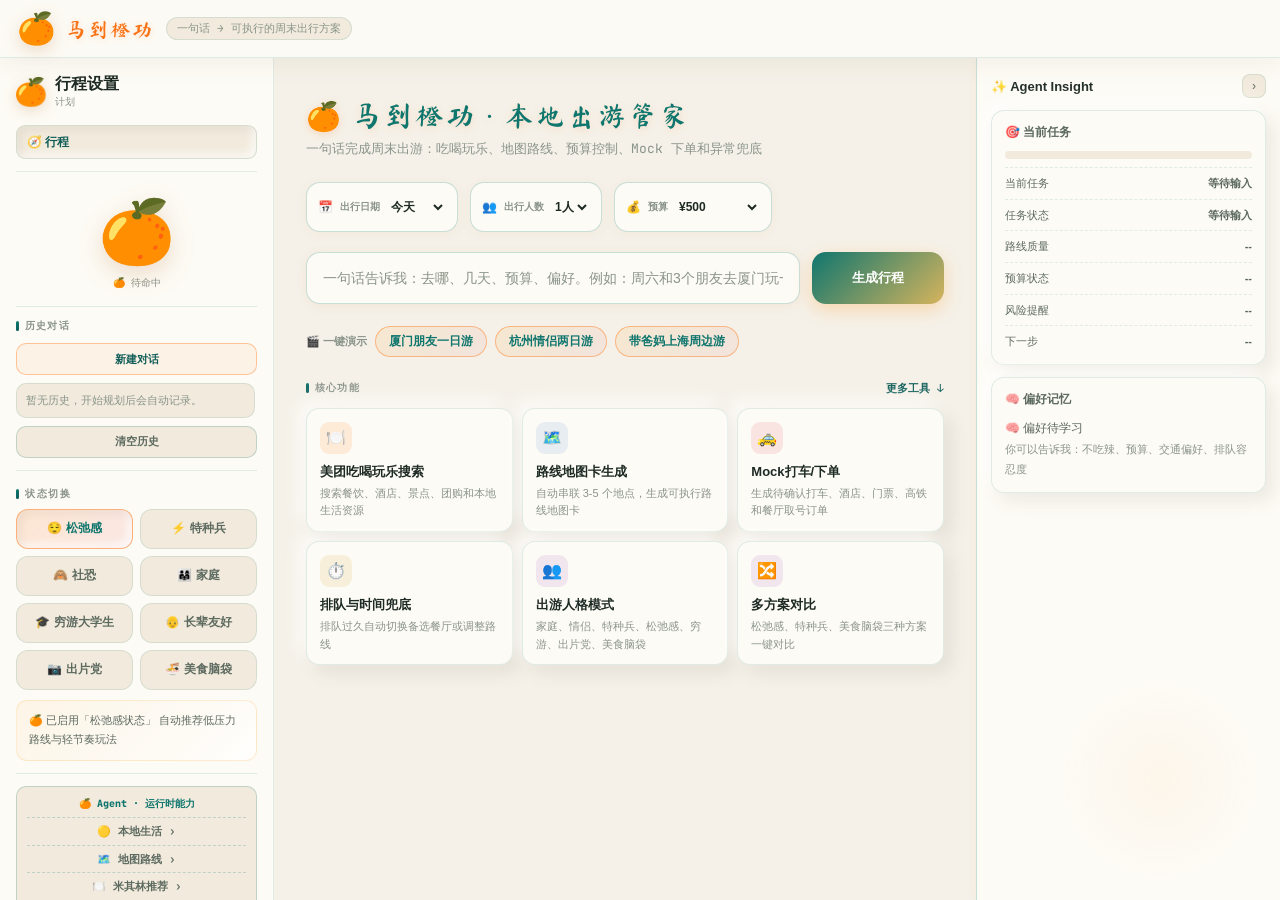
==== commit 01149bf7: "Refine home task launcher layout" ====
--- a/frontend/index.html
+++ b/frontend/index.html
@@ -158,7 +158,7 @@
     .demo-btn{padding:6px 13px;border-radius:18px;border:1px solid rgba(255,107,0,.4);background:linear-gradient(135deg,rgba(255,150,0,.1),rgba(212,0,31,.05));color:var(--o1);font-size:12px;font-weight:700;cursor:pointer;transition:all .15s;white-space:nowrap}
     .demo-btn:hover{background:rgba(255,107,0,.16);transform:translateY(-1px)}
     .chat-searchbar-wrap{position:relative}
-    .planner-control-row{display:grid;grid-template-columns:152px 132px 158px 132px;gap:12px;align-items:center;margin-top:2px;max-width:690px}
+    .planner-control-row{display:grid;grid-template-columns:152px 132px 158px;gap:12px;align-items:center;margin-top:2px;max-width:520px}
     .planner-pill{height:50px;border:1.5px solid var(--line2);background:var(--bg1);border-radius:14px;padding:0 11px;display:flex;align-items:center;gap:7px;color:var(--t2);font-size:12px;font-weight:700;box-shadow:0 2px 12px rgba(200,80,0,0.05)}
     .planner-pill-label{font-size:10px;color:var(--t3);font-family:var(--mono);white-space:nowrap}
     .planner-pill input,.planner-pill select{border:none;background:transparent;color:var(--t1);font-size:12px;font-weight:800;outline:none;width:100%;min-width:0}
@@ -169,7 +169,11 @@
     .planner-date-custom{display:none!important}
     .planner-pill.custom-date select{display:none}
     .planner-pill.custom-date .planner-date-custom{display:block!important}
-    .planner-action{height:50px;border:none;border-radius:14px;background:linear-gradient(135deg,var(--o1),var(--o3));color:white;font-size:13px;font-weight:900;cursor:pointer;box-shadow:0 6px 18px rgba(255,138,0,.25)}
+    .planner-action{height:52px;border:none;border-radius:14px;background:linear-gradient(135deg,var(--o1),var(--o3));color:white;font-size:13px;font-weight:900;cursor:pointer;box-shadow:0 6px 18px rgba(255,138,0,.25);white-space:nowrap}
+    .home-compose-row{display:grid;grid-template-columns:minmax(0,1fr) 132px;gap:12px;align-items:center;max-width:760px}
+    .home-compose-input{width:100%;height:52px;background:var(--bg1);border:1.5px solid var(--line2);border-radius:14px;color:var(--t1);font-family:var(--sans);font-size:14px;padding:0 16px;outline:none;box-shadow:0 2px 12px rgba(200,80,0,0.07)}
+    .home-compose-input::placeholder{color:var(--t3)}
+    .home-compose-input:focus{border-color:rgba(232,92,0,0.55);box-shadow:0 0 0 4px rgba(232,92,0,0.07),0 4px 16px rgba(200,80,0,0.1);background:var(--bg1)}
     .home-task-summary{display:none;align-items:center;justify-content:space-between;gap:14px;border:1px solid var(--line);background:var(--bg1);border-radius:14px;padding:12px 16px;box-shadow:0 2px 12px rgba(200,80,0,.06)}
     .home-task-summary-title{font-size:12px;color:var(--t3);font-family:var(--mono);font-weight:800}
     .home-task-summary-value{font-size:14px;color:var(--t1);font-weight:900;line-height:1.5}
@@ -179,7 +183,7 @@
     .chat-home.task-started .chat-home-main > :not(.home-task-summary){display:none}
     .chat-home.task-started .home-task-summary{display:flex}
     .chat-home.task-started .chat-home-sidebar{display:none}
-    .planner-overview{display:grid;grid-template-columns:repeat(3,1fr);gap:10px}
+    .planner-overview{display:none;grid-template-columns:repeat(3,1fr);gap:10px}
     .planner-stat{background:var(--bg1);border:1px solid var(--line);border-radius:12px;padding:12px 14px;box-shadow:0 2px 10px rgba(200,80,0,.05)}
     .planner-stat-label{font-size:10px;color:var(--t3);font-family:var(--mono);margin-bottom:6px}
     .planner-stat-val{font-size:15px;color:var(--t1);font-weight:900}
@@ -843,6 +847,55 @@
   .price-sim-window-price{font-size:16px;font-weight:900;color:#0f766e;margin:2px 0}
   .price-sim-window-tag{font-size:9px;color:var(--t3);font-family:var(--mono)}
   .price-sim-tip{font-size:11px;color:var(--t2);line-height:1.6;padding:8px 10px;background:rgba(255,107,0,.04);border-radius:9px;border:1px solid rgba(255,107,0,.1)}
+  @media (max-width:768px){
+    html,body{height:100%;overflow-x:hidden;overflow-y:hidden}
+    body{min-height:100%;overscroll-behavior-y:contain}
+    .topbar{height:56px;padding:0 14px;box-shadow:none;backdrop-filter:none;-webkit-backdrop-filter:none}
+    .top-logo{width:32px;height:32px;font-size:28px;filter:none}
+    .top-name{font-size:18px}
+    .top-tag,.top-status,.sidebar,.insight-panel,.chat-home-sidebar,.left-panel,.right-panel{display:none!important}
+    .workspace,.workspace.insight-collapsed{display:block;grid-template-columns:1fr;flex:1;min-height:0;overflow:hidden}
+    .workspace:before{display:none}
+    .panel,.chat-panel{width:100%;height:calc(100vh - 56px);min-height:0;overflow:hidden}
+    .chat-home{display:block;height:100%;min-height:0;overflow:hidden}
+    .chat-home-main,.chat-conv-area,.result-panel{height:100%;overflow-y:auto;overflow-x:hidden;-webkit-overflow-scrolling:touch;overscroll-behavior:contain;padding-left:16px;padding-right:16px;padding-bottom:104px}
+    .chat-home-main{max-width:none;margin:0;padding-top:24px;gap:16px}
+    .chat-home.task-started .chat-home-main{padding:10px 14px 104px}
+    .chat-hero-title{font-size:24px;line-height:1.25;letter-spacing:1px}
+    .chat-hero-sub{font-size:12px;line-height:1.7}
+    .planner-control-row{grid-template-columns:1fr 1fr;gap:10px;width:100%;max-width:none}
+    .planner-action{grid-column:1/-1;width:100%;box-shadow:none}
+    .home-compose-row{grid-template-columns:1fr;width:100%;max-width:none}
+    .planner-pill{height:48px;border-radius:12px;box-shadow:none}
+    .planner-overview{grid-template-columns:1fr;gap:10px}
+    .demo-row{gap:7px;flex-wrap:nowrap;overflow-x:auto;padding-bottom:2px;-webkit-overflow-scrolling:touch}
+    .demo-row-label,.demo-btn{flex-shrink:0}
+    .feat-grid{grid-template-columns:repeat(2,minmax(0,1fr));gap:10px}
+    .feat-grid .feat-card:nth-of-type(n+7){display:none!important}
+    body.mobile-more-open .feat-grid .feat-card:nth-of-type(n+7){display:block!important}
+    .feat-card{min-height:132px;padding:12px;box-shadow:none;transition:none}
+    .feat-card:hover{transform:none;box-shadow:none}
+    .feat-card:before{display:none}
+    .chat-input-bar{position:sticky;bottom:0;z-index:20;padding:10px 12px max(10px,env(safe-area-inset-bottom));background:#fbf7ef;box-shadow:none;backdrop-filter:none;-webkit-backdrop-filter:none}
+    .chat-textarea{max-height:88px}
+    .chat-conv-area{padding-top:14px}
+    .msg,.msg-body,.msg.wide-agent .msg-body{max-width:100%}
+    .agent-card,.chat-route,.meituan-trip-card,.weekend-plan-card,.panorama-trip-card,.mt-card,.mt-mini,.planner-stat,.route-choice-card,.weather-card,.ai-card,.steps-card,.m-card,.route-bar,.intent-lock-card,.pending-order-card,.feat-card{box-shadow:none!important}
+    .chat-searchbar,.chat-textarea,.field input,.field select,.michelin-input{box-shadow:none!important}
+    .topbar,.chat-input-bar,.planner-pill,.planner-action,.feat-card,.agent-card,.meituan-trip-card,.weekend-plan-card,.panorama-trip-card{backdrop-filter:none!important;-webkit-backdrop-filter:none!important;filter:none!important}
+    .cr-live-map-box,.mt-map-box,.wp-map{height:240px!important;min-height:220px!important;max-height:260px!important}
+    .wp-main,.pt-main,.mt-dashboard-grid,.mt-overview-grid,.mt-budget-grid,.mt-hotel-grid,.mt-day-grid,.wp-stop-list,.wp-activities,.wp-risk-row,.pt-leg-grid,.pt-rule-row,.pending-order-items,.intent-lock-grid,.route-card-grid{grid-template-columns:1fr!important}
+    .wp-status-flow,.pt-status-flow,.mt-status-flow,.route-profile-grid,.metrics{grid-template-columns:1fr 1fr!important}
+    .wp-map:before,.wp-mini-map:before,.wp-pin-label{display:none!important}
+    .wp-live-map,.mt-live-map,.cr-live-map{contain:paint;transform:translateZ(0)}
+    .wp-pin-num,.wp-mini-dot,.agent-toggle-btn,.voice-btn,.chat-send{box-shadow:none!important}
+    .cursor-blink,.typing-dots span,.agent-hd-pulse.anim,.tk-row.running,.mascot-svg{animation:none!important}
+    *,*:before,*:after{transition-duration:.01ms!important;scroll-behavior:auto!important}
+  }
+  @media (max-width:420px){
+    .planner-control-row{grid-template-columns:1fr}
+    .planner-action{grid-column:auto}
+  }
   </style>
 </head>
 <body>
@@ -956,7 +1009,6 @@
           <div class="chat-hero-tags">本地生活资源 · 地图路线引擎 · 智能规划 · Mock 执行闭环</div>
         </div>
         <div class="planner-control-row">
-          <input id="chatHomeInput" type="hidden">
           <label class="planner-pill" id="homeDateWrap">📅
             <span class="planner-pill-label">出行日期</span>
             <input id="homeTravelDate" type="hidden">
@@ -991,6 +1043,9 @@
             </select>
             <input class="planner-budget-custom" id="homeBudgetCustom" type="number" min="1" step="50" placeholder="预算" oninput="syncHomeBudgetOverview()">
           </label>
+        </div>
+        <div class="home-compose-row">
+          <input class="home-compose-input" id="chatHomeInput" type="text" placeholder="一句话告诉我：去哪、几天、预算、偏好。例如：周六和3个朋友去厦门玩一天，人均500，想拍照吃本地菜，不想排队" onkeydown="homeInputKeydown(event)">
           <button class="planner-action" onclick="submitHomeInput()">生成行程</button>
         </div>
         <div class="demo-row">
@@ -1023,9 +1078,9 @@
             <div class="feat-card" onclick="fillChatAndSend('帮我规划一条串联3-5个地点的出游路线并生成地图')"><div class="feat-icon blue">🗺️</div><div class="feat-name">路线地图卡生成</div><div class="feat-desc">自动串联 3-5 个地点，生成可执行路线地图卡</div></div>
             <div class="feat-card" onclick="fillChatAndSend('帮我打车去最近的热门景点')"><div class="feat-icon red">🚕</div><div class="feat-name">Mock打车/下单</div><div class="feat-desc">生成待确认打车、酒店、门票、高铁和餐厅取号订单</div></div>
             <div class="feat-card" onclick="fillChatAndSend('热门餐厅排队太久怎么办，帮我盯排队并准备备选餐厅')"><div class="feat-icon gold">⏱️</div><div class="feat-name">排队与时间兜底</div><div class="feat-desc">排队过久自动切换备选餐厅或调整路线</div></div>
-            <div class="feat-card hidden-card" onclick="fillChatAndSend('我想要出片+美食的松弛感出游风格')"><div class="feat-icon purple">👥</div><div class="feat-name">出游人格模式</div><div class="feat-desc">家庭、情侣、特种兵、松弛感、穷游、出片党、美食脑袋</div></div>
+            <div class="feat-card" onclick="fillChatAndSend('我想要出片+美食的松弛感出游风格')"><div class="feat-icon purple">👥</div><div class="feat-name">出游人格模式</div><div class="feat-desc">家庭、情侣、特种兵、松弛感、穷游、出片党、美食脑袋</div></div>
             <div class="feat-card" onclick="fillChatAndSend('帮我规划出游路线，并给出松弛感、特种兵、美食脑袋三种方案对比')"><div class="feat-icon purple">🔀</div><div class="feat-name">多方案对比</div><div class="feat-desc">松弛感、特种兵、美食脑袋三种方案一键对比</div></div>
-            <div class="feat-card" onclick="queryPremiumDiningRag('帮我查询黑珍珠和米其林高端餐饮推荐')"><div class="feat-icon gold">💎</div><div class="feat-name">高端餐饮·黑珍珠/米其林</div><div class="feat-desc">结合黑珍珠/米其林榜单餐厅资料，补充高品质餐饮参考</div></div>
+            <div class="feat-card hidden-card" onclick="queryPremiumDiningRag('帮我查询黑珍珠和米其林高端餐饮推荐')"><div class="feat-icon gold">💎</div><div class="feat-name">高端餐饮·黑珍珠/米其林</div><div class="feat-desc">结合黑珍珠/米其林榜单餐厅资料，补充高品质餐饮参考</div></div>
             <div class="feat-card hidden-card" onclick="fillChatAndSend('查询当前位置实时天气')"><div class="feat-icon blue">🌤️</div><div class="feat-name">实时天气查询</div><div class="feat-desc">出发前查当前位置或任意城市实时天气</div></div>
             <div class="feat-card hidden-card" onclick="fillChatAndSend('找离我最近的厕所')"><div class="feat-icon orange">🚻</div><div class="feat-name">找最近厕所</div><div class="feat-desc">按当前位置搜索附近公厕</div></div>
             <div class="feat-card hidden-card" onclick="showRouteIntensity()"><div class="feat-icon gold">🧭</div><div class="feat-name">路线强度评估</div><div class="feat-desc">根据步行、天气和人群判断这条路线是否适合执行</div></div>
@@ -1081,7 +1136,7 @@
     </div>
 
     <div class="chat-conv-area" id="chatMessages" style="display:none"></div>
-    <div class="chat-input-bar" id="chatInputBar" style="display:flex">
+    <div class="chat-input-bar" id="chatInputBar" style="display:none">
       <button class="agent-toggle-btn" id="agentToggleBtn" onclick="toggleAgentMode()" title="开启智能 Agent 多步推理">⚡</button>
       <div class="chat-textarea-wrap">
         <textarea class="chat-textarea" id="chatInput" rows="1" placeholder="一句话告诉我：去哪、几天、预算、偏好。例如：周六和3个朋友去厦门玩一天，人均500，想拍照吃本地菜，不想排队" onkeydown="chatKeydown(event)" oninput="autoResize(this)"></textarea>
@@ -1147,6 +1202,8 @@
 let mapRuntimeConfig = null;
 let voiceAutoSend = true;
 let lastHomeTaskInput = '';
+const MOBILE_VIEWPORT = window.matchMedia('(max-width: 768px)');
+function scrollOpts(block='end'){return {behavior:MOBILE_VIEWPORT.matches?'auto':'smooth',block};}
 
 function setText(id, text) {
   const el = document.getElementById(id);
@@ -2531,8 +2588,9 @@
   return document.getElementById('chatHome')?.classList.contains('task-started');
 }
 function submitHomeInput(){
-  const v=(document.getElementById('chatInput')?.value || document.getElementById('chatHomeInput')?.value || '').trim();
-  if(!v){document.getElementById('chatInput')?.focus();return;}
+  const source = isHomeTaskStarted() ? document.getElementById('chatInput') : document.getElementById('chatHomeInput');
+  const v=(source?.value || '').trim();
+  if(!v){source?.focus();return;}
   lastHomeTaskInput = v;
   applyHomeControlsFromText(v);
   triggerChat(v);
@@ -2594,6 +2652,7 @@
 }
 function toggleMoreCards(){
   moreCardsOpen=!moreCardsOpen;
+  document.body.classList.toggle('mobile-more-open', moreCardsOpen);
   document.querySelectorAll('.hidden-card').forEach(el=>el.classList.toggle('show',moreCardsOpen));
   const btn=document.getElementById('featMoreBtn'),chip=document.getElementById('moreChipBtn');
   if(btn)btn.textContent=moreCardsOpen?'收起 ↑':'展开更多 ↓';
@@ -2712,7 +2771,7 @@
   const time=new Date().toLocaleTimeString('zh-CN',{hour:'2-digit',minute:'2-digit'});
   const div=document.createElement('div');div.className='msg bot';
   div.innerHTML=`<div class="msg-avatar">🍊</div><div class="msg-body">${renderWeatherFallbackCard(message)}<div class="msg-time">${time}</div></div>`;
-  document.getElementById('chatMessages').appendChild(div);div.scrollIntoView({behavior:'smooth',block:'end'});
+  document.getElementById('chatMessages').appendChild(div);div.scrollIntoView(scrollOpts('end'));
   setStatus('','天气服务暂时繁忙，已启用兜底');setMascot('idle');
 }
 
@@ -2777,14 +2836,14 @@
   const cleanContent = content ? `<div class="msg-text">${cleanHTMLText(content)}</div>` : '';
   div.innerHTML=`<div class="msg-avatar">${avatar}</div><div class="msg-body">${cleanContent}${extra}<div class="msg-time">${time}</div></div>`;
   document.getElementById('chatMessages').appendChild(div);
-  div.scrollIntoView({behavior:'smooth',block:'end'});
+  div.scrollIntoView(scrollOpts('end'));
   return div;
 }
 function addTyping(){
   const div=document.createElement('div');div.className='msg bot';div.id='typing';
   div.innerHTML=`<div class="msg-avatar">🍊</div><div class="msg-body"><div class="msg-text" style="padding:0"><div class="typing-dots"><span></span><span></span><span></span></div></div></div>`;
   document.getElementById('chatMessages').appendChild(div);
-  div.scrollIntoView({behavior:'smooth',block:'end'});
+  div.scrollIntoView(scrollOpts('end'));
   return div;
 }
 
@@ -2947,7 +3006,7 @@
   if (!body) return;
   const time = new Date().toLocaleTimeString('zh-CN', {hour:'2-digit', minute:'2-digit'});
   body.innerHTML = `<div class="msg-text">${html}</div><div class="msg-time">${time}</div>`;
-  msg.scrollIntoView({behavior:'smooth', block:'end'});
+  msg.scrollIntoView(scrollOpts('end'));
 }
 
 async function queryPremiumDiningRag(defaultQuery) {
@@ -3071,7 +3130,7 @@
       const w=wData.data,time=new Date().toLocaleTimeString('zh-CN',{hour:'2-digit',minute:'2-digit'});
       const div=document.createElement('div');div.className='msg bot';
       div.innerHTML=`<div class="msg-avatar">🍊</div><div class="msg-body">${renderWeatherCard(weatherResult.label,w)}<div class="msg-time">${time}</div></div>`;
-      document.getElementById('chatMessages').appendChild(div);div.scrollIntoView({behavior:'smooth',block:'end'});
+      document.getElementById('chatMessages').appendChild(div);div.scrollIntoView(scrollOpts('end'));
       setStatus('','✅ 天气查询成功');setMascot('success');setTimeout(()=>setMascot('idle'),2500);
     }catch(e){appendWeatherFallback(e.message, typing);}
     resetStatus();return;
@@ -3128,7 +3187,7 @@
       const w=wData.data,time=new Date().toLocaleTimeString('zh-CN',{hour:'2-digit',minute:'2-digit'});
       const div=document.createElement('div');div.className='msg bot';
       div.innerHTML=`<div class="msg-avatar">🍊</div><div class="msg-body">${renderWeatherCard(weatherResult.label,w)}<div class="msg-time">${time}</div></div>`;
-      document.getElementById('chatMessages').appendChild(div);div.scrollIntoView({behavior:'smooth',block:'end'});
+      document.getElementById('chatMessages').appendChild(div);div.scrollIntoView(scrollOpts('end'));
       setStatus('','✅ 天气查询成功');setMascot('success');setTimeout(()=>setMascot('idle'),2500);
     }catch(e){appendWeatherFallback(e.message, typing);}
     resetStatus();return;
@@ -3153,9 +3212,9 @@
   const aiEl=document.createElement('div');aiEl.className='msg bot';
   aiEl.innerHTML=`<div class="msg-avatar">🍊</div><div class="msg-body"><div class="msg-text" id="chatAIText"></div><div class="msg-time">${timeStr}</div></div>`;
   document.getElementById('chatMessages').appendChild(aiEl);
-  aiEl.scrollIntoView({behavior:'smooth',block:'end'});
+  aiEl.scrollIntoView(scrollOpts('end'));
   await streamAI(routeData,aiLang,document.getElementById('chatAIText'));
-  aiEl.scrollIntoView({behavior:'smooth',block:'end'});
+  aiEl.scrollIntoView(scrollOpts('end'));
   // ✅ 保存路线对话到历史
   appendChatHistory('user', input);
   appendChatHistory('assistant', `路线规划：${routeData.start.name} → ${routeData.destination.name}，${routeData.route.distance_km}km`);
@@ -3493,7 +3552,7 @@
   const home=document.getElementById('chatHome');
   if(home&&home.style.display!=='none')showChatConv();
   document.getElementById('chatMessages').appendChild(div);
-  div.scrollIntoView({behavior:'smooth',block:'end'});
+  div.scrollIntoView(scrollOpts('end'));
   if (!toilet) _startAgentTimer(id); // 🚻 找厕所不显示"生成路线"计时文案
   return id;
 }
@@ -3564,7 +3623,7 @@
   if (document.getElementById(`tdot_intent_${cardId}`)?.className.includes('running')) {
     taskTreeFinishIntent(cardId, `识别到 ${meta.label} 需求`);
   }
-  document.getElementById(`agentMsg_${cardId}`)?.scrollIntoView({behavior:'smooth',block:'end'});
+  document.getElementById(`agentMsg_${cardId}`)?.scrollIntoView(scrollOpts('end'));
 }
 function addCompletedAgentStep(cardId, toolName, summary, chip='地图') {
   if (window._toiletCards && window._toiletCards[cardId]) return;
@@ -5476,7 +5535,7 @@
   }
   const div=document.createElement('div'); div.className='msg bot';
   div.innerHTML=`<div class="msg-avatar">🍊</div><div class="msg-body"><div class="agent-card" style="padding:14px 16px">${html}</div></div>`;
-  wrap.appendChild(div); div.scrollIntoView({behavior:'smooth',block:'end'});
+  wrap.appendChild(div); div.scrollIntoView(scrollOpts('end'));
 }
 function routeCardCityMismatch(data = {}) {
   const city = String(data.city || data.destination || data.render_city || '');
@@ -5950,7 +6009,7 @@
        <div style="font-weight:700;color:#0b8f3a;font-size:13px">🍽️ 已补充美团真实资源</div>
        <div style="font-size:12px;color:var(--t2);margin-top:4px">${escapeHTML(evt.message||'以下商户来自美团真实资源，营业和订位需二次确认。')}</div>${cards}
      </div>`);
-  document.getElementById(`agentMsg_${cardId}`)?.scrollIntoView({behavior:'smooth',block:'end'});
+  document.getElementById(`agentMsg_${cardId}`)?.scrollIntoView(scrollOpts('end'));
 }
 
 function decodeMeituanItem(encodedPayload){
@@ -6013,7 +6072,7 @@
   bot.innerHTML = `<div class="msg-avatar">🍊</div><div class="msg-body">${renderMapFirstCard(base, `branch_${Date.now()}`)}<div class="msg-time">${now()}</div></div>`;
   document.getElementById('chatConv')?.appendChild(bot);
   appendChatHistory('assistant', {message_type:'trip_plan', content:base.summary, plan_json:base});
-  bot.scrollIntoView({behavior:'smooth',block:'end'});
+  bot.scrollIntoView(scrollOpts('end'));
 }
 function renderRouteRetryActions(cardId, message, source) {
   const safeMessage = escapeHTML(message || '真实候选点不足，暂不生成路线卡。请补充当前目的地的景点或餐饮数据后重试。');
@@ -6057,7 +6116,7 @@
   let switcher = '';
   if (window.__planBranches.length >= 2){
     const tabs = window.__planBranches.slice(-6).map(v =>
-      '<button class="pending-order-btn secondary" style="font-size:11px;padding:3px 9px;'+(v.cardId===cardId?'background:#e85c00;color:#fff;border-color:#e85c00':'')+'" onclick="document.getElementById(\'agentMsg_'+v.cardId+'\')?.scrollIntoView({behavior:\'smooth\',block:\'start\'})">'+escapeHTML(v.label)+'</button>').join('');
+      '<button class="pending-order-btn secondary" style="font-size:11px;padding:3px 9px;'+(v.cardId===cardId?'background:#e85c00;color:#fff;border-color:#e85c00':'')+'" onclick="document.getElementById(\'agentMsg_'+v.cardId+'\')?.scrollIntoView(scrollOpts(\'start\'))">'+escapeHTML(v.label)+'</button>').join('');
     switcher = '<div style="margin:0 0 10px;display:flex;gap:6px;flex-wrap:wrap;align-items:center"><span style="font-size:11px;color:var(--t3)">方案版本：</span>'+tabs+'</div>';
   }
   if ((banner||switcher) && bodyEl) bodyEl.insertAdjacentHTML('afterbegin', switcher + banner);
@@ -6102,7 +6161,7 @@
       w.appendChild(renderOptionButtons(taskState.options));
     }
   }
-  document.getElementById(`agentMsg_${cardId}`)?.scrollIntoView({behavior:'smooth',block:'end'});
+  document.getElementById(`agentMsg_${cardId}`)?.scrollIntoView(scrollOpts('end'));
 }
 
 /* ── Task State：方案按钮 + 右侧面板 ── */
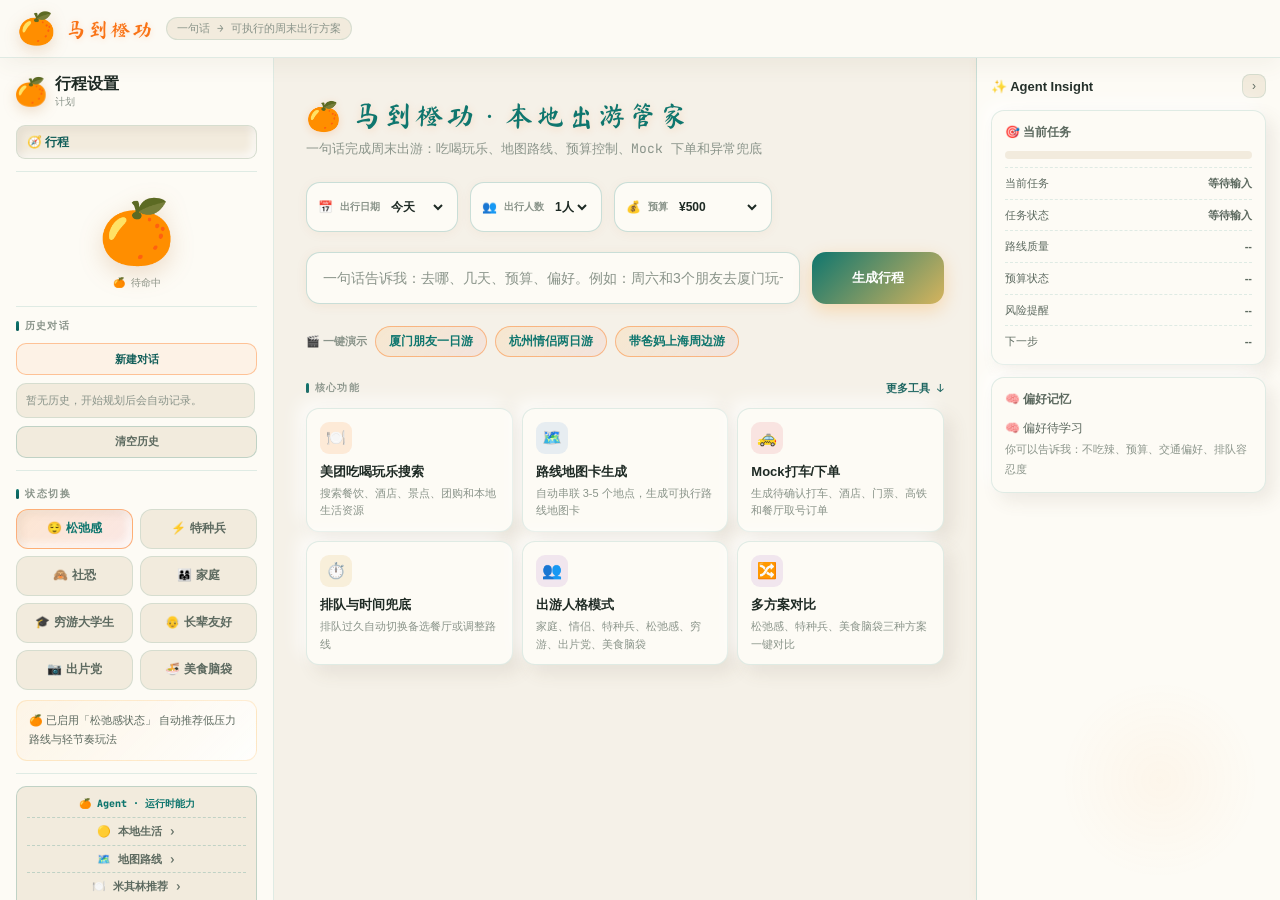
==== commit 1008b874: "Handle feature cards inline on mobile" ====
--- a/frontend/index.html
+++ b/frontend/index.html
@@ -213,6 +213,13 @@
     .feat-card:active{transform:translateY(0)}
     .feat-card.hidden-card{display:none}
     .feat-card.hidden-card.show{display:block;animation:fadeSlideIn 0.22s ease}
+    .feature-result-host{margin-top:12px}
+    .feature-inline-result{border:1px solid var(--orange-line);border-radius:13px;background:linear-gradient(135deg,#fffdf8,#fff8ef);padding:13px 14px;line-height:1.65;max-height:none;min-height:0;box-shadow:0 2px 10px rgba(200,80,0,.05)}
+    .feature-inline-result.compact{max-width:760px}
+    .feature-inline-head{display:flex;align-items:center;justify-content:space-between;gap:8px;margin-bottom:8px}
+    .feature-inline-title{font-size:14px;font-weight:900;color:var(--t1)}
+    .feature-inline-close{border:1px solid var(--line);background:var(--bg1);border-radius:8px;color:var(--t2);font-size:12px;padding:3px 8px;cursor:pointer}
+    .feature-empty-card{border:1px solid var(--line);border-radius:10px;background:var(--bg1);padding:12px 13px;min-height:0;max-height:160px;color:var(--t2);font-size:13px;line-height:1.7}
     .feat-icon{width:32px;height:32px;border-radius:9px;margin-bottom:9px;display:flex;align-items:center;justify-content:center;font-size:16px}
     .feat-icon.orange{background:rgba(255,107,0,0.12)}
     .feat-icon.red{background:rgba(212,0,31,0.09)}
@@ -1074,19 +1081,20 @@
             <button class="feat-more-btn" id="featMoreBtn" onclick="toggleMoreCards()">更多工具 ↓</button>
           </div>
           <div class="feat-grid" id="featGrid">
-            <div class="feat-card" onclick="fillChatAndSend('搜我附近好吃的本地美食和团购')"><div class="feat-icon orange">🍽️</div><div class="feat-name">美团吃喝玩乐搜索</div><div class="feat-desc">搜索餐饮、酒店、景点、团购和本地生活资源</div></div>
-            <div class="feat-card" onclick="fillChatAndSend('帮我规划一条串联3-5个地点的出游路线并生成地图')"><div class="feat-icon blue">🗺️</div><div class="feat-name">路线地图卡生成</div><div class="feat-desc">自动串联 3-5 个地点，生成可执行路线地图卡</div></div>
-            <div class="feat-card" onclick="fillChatAndSend('帮我打车去最近的热门景点')"><div class="feat-icon red">🚕</div><div class="feat-name">Mock打车/下单</div><div class="feat-desc">生成待确认打车、酒店、门票、高铁和餐厅取号订单</div></div>
-            <div class="feat-card" onclick="fillChatAndSend('热门餐厅排队太久怎么办，帮我盯排队并准备备选餐厅')"><div class="feat-icon gold">⏱️</div><div class="feat-name">排队与时间兜底</div><div class="feat-desc">排队过久自动切换备选餐厅或调整路线</div></div>
-            <div class="feat-card" onclick="fillChatAndSend('我想要出片+美食的松弛感出游风格')"><div class="feat-icon purple">👥</div><div class="feat-name">出游人格模式</div><div class="feat-desc">家庭、情侣、特种兵、松弛感、穷游、出片党、美食脑袋</div></div>
-            <div class="feat-card" onclick="fillChatAndSend('帮我规划出游路线，并给出松弛感、特种兵、美食脑袋三种方案对比')"><div class="feat-icon purple">🔀</div><div class="feat-name">多方案对比</div><div class="feat-desc">松弛感、特种兵、美食脑袋三种方案一键对比</div></div>
-            <div class="feat-card hidden-card" onclick="queryPremiumDiningRag('帮我查询黑珍珠和米其林高端餐饮推荐')"><div class="feat-icon gold">💎</div><div class="feat-name">高端餐饮·黑珍珠/米其林</div><div class="feat-desc">结合黑珍珠/米其林榜单餐厅资料，补充高品质餐饮参考</div></div>
-            <div class="feat-card hidden-card" onclick="fillChatAndSend('查询当前位置实时天气')"><div class="feat-icon blue">🌤️</div><div class="feat-name">实时天气查询</div><div class="feat-desc">出发前查当前位置或任意城市实时天气</div></div>
-            <div class="feat-card hidden-card" onclick="fillChatAndSend('找离我最近的厕所')"><div class="feat-icon orange">🚻</div><div class="feat-name">找最近厕所</div><div class="feat-desc">按当前位置搜索附近公厕</div></div>
-            <div class="feat-card hidden-card" onclick="showRouteIntensity()"><div class="feat-icon gold">🧭</div><div class="feat-name">路线强度评估</div><div class="feat-desc">根据步行、天气和人群判断这条路线是否适合执行</div></div>
-            <div class="feat-card hidden-card" onclick="fillChatAndSend('出行装备清单')"><div class="feat-icon green">🎒</div><div class="feat-name">出行装备清单</div><div class="feat-desc">生成个性化装备检查提醒</div></div>
-            <div class="feat-card hidden-card" onclick="fillChatAndSend('遇到突发情况怎么处理')"><div class="feat-icon red">🚑</div><div class="feat-name">应急处置指南</div><div class="feat-desc">突发情况紧急处理与安全须知</div></div>
+            <div class="feat-card" onclick="handleFeatureAction('meituan_search')"><div class="feat-icon orange">🍽️</div><div class="feat-name">美团吃喝玩乐搜索</div><div class="feat-desc">搜索餐饮、酒店、景点、团购和本地生活资源</div></div>
+            <div class="feat-card" onclick="handleFeatureAction('route_map')"><div class="feat-icon blue">🗺️</div><div class="feat-name">路线地图卡生成</div><div class="feat-desc">自动串联 3-5 个地点，生成可执行路线地图卡</div></div>
+            <div class="feat-card" onclick="handleFeatureAction('mock_order')"><div class="feat-icon red">🚕</div><div class="feat-name">Mock打车/下单</div><div class="feat-desc">生成待确认打车、酒店、门票、高铁和餐厅取号订单</div></div>
+            <div class="feat-card" onclick="handleFeatureAction('queue_fallback')"><div class="feat-icon gold">⏱️</div><div class="feat-name">排队与时间兜底</div><div class="feat-desc">排队过久自动切换备选餐厅或调整路线</div></div>
+            <div class="feat-card" onclick="handleFeatureAction('persona_modes')"><div class="feat-icon purple">👥</div><div class="feat-name">出游人格模式</div><div class="feat-desc">家庭、情侣、特种兵、松弛感、穷游、出片党、美食脑袋</div></div>
+            <div class="feat-card" onclick="handleFeatureAction('multi_options')"><div class="feat-icon purple">🔀</div><div class="feat-name">多方案对比</div><div class="feat-desc">松弛感、特种兵、美食脑袋三种方案一键对比</div></div>
+            <div class="feat-card hidden-card" onclick="handleFeatureAction('high_end_dining')"><div class="feat-icon gold">💎</div><div class="feat-name">高端餐饮·黑珍珠/米其林</div><div class="feat-desc">结合黑珍珠/米其林榜单餐厅资料，补充高品质餐饮参考</div></div>
+            <div class="feat-card hidden-card" onclick="handleFeatureAction('weather')"><div class="feat-icon blue">🌤️</div><div class="feat-name">实时天气查询</div><div class="feat-desc">出发前查当前位置或任意城市实时天气</div></div>
+            <div class="feat-card hidden-card" onclick="handleFeatureAction('nearby_toilet')"><div class="feat-icon orange">🚻</div><div class="feat-name">找最近厕所</div><div class="feat-desc">按当前位置搜索附近公厕</div></div>
+            <div class="feat-card hidden-card" onclick="handleFeatureAction('route_intensity')"><div class="feat-icon gold">🧭</div><div class="feat-name">路线强度评估</div><div class="feat-desc">根据步行、天气和人群判断这条路线是否适合执行</div></div>
+            <div class="feat-card hidden-card" onclick="handleFeatureAction('packing_list')"><div class="feat-icon green">🎒</div><div class="feat-name">出行装备清单</div><div class="feat-desc">生成个性化装备检查提醒</div></div>
+            <div class="feat-card hidden-card" onclick="handleFeatureAction('emergency_guide')"><div class="feat-icon red">🚑</div><div class="feat-name">应急处置指南</div><div class="feat-desc">突发情况紧急处理与安全须知</div></div>
           </div>
+          <div class="feature-result-host" id="featureResultHost"></div>
         </div>
       </div>
 
@@ -3007,6 +3015,201 @@
   const time = new Date().toLocaleTimeString('zh-CN', {hour:'2-digit', minute:'2-digit'});
   body.innerHTML = `<div class="msg-text">${html}</div><div class="msg-time">${time}</div>`;
   msg.scrollIntoView(scrollOpts('end'));
+}
+
+function hasActivePlan(){return isHomeTaskStarted() && document.getElementById('chatMessages')?.style.display !== 'none';}
+function featureActionTitle(type){
+  return ({
+    weather:'实时天气查询',
+    nearby_toilet:'找最近厕所',
+    route_intensity:'路线强度评估',
+    packing_list:'出行装备清单',
+    emergency_guide:'应急处置指南',
+    high_end_dining:'高端餐饮推荐',
+    meituan_search:'本地生活资源',
+    route_map:'路线地图卡',
+    mock_order:'Mock 下单',
+    queue_fallback:'排队与时间兜底',
+    multi_options:'多方案对比',
+    persona_modes:'出游人格模式'
+  })[type] || '工具结果';
+}
+function getFeatureResultHost(){
+  if (hasActivePlan()) return document.getElementById('chatMessages');
+  return document.getElementById('featureResultHost');
+}
+function renderFeatureResult(type, bodyHTML, opts={}){
+  const host = getFeatureResultHost();
+  if (!host) return null;
+  const title = opts.title || featureActionTitle(type);
+  const active = hasActivePlan();
+  let card;
+  if (active) {
+    card = document.createElement('div');
+    card.className = 'feature-inline-result compact';
+    host.appendChild(card);
+  } else {
+    host.innerHTML = '';
+    card = document.createElement('div');
+    card.className = 'feature-inline-result';
+    host.appendChild(card);
+  }
+  card.innerHTML = `<div class="feature-inline-head"><div class="feature-inline-title">${escapeHTML(title)}</div><button class="feature-inline-close" type="button" onclick="this.closest('.feature-inline-result')?.remove()">收起</button></div><div class="feature-inline-body">${bodyHTML}</div>`;
+  card.scrollIntoView({behavior:MOBILE_VIEWPORT.matches?'auto':'smooth',block:'nearest'});
+  return card;
+}
+function setFeatureLoading(type, message){
+  return renderFeatureResult(type, `<div class="feature-empty-card"><span class="astep-loading">${escapeHTML(message || '正在处理，请稍候')}</span></div>`);
+}
+function featureSmallCard(text, actions=''){
+  return `<div class="feature-empty-card">${escapeHTML(text)}${actions ? `<div style="margin-top:10px;display:flex;gap:8px;flex-wrap:wrap">${actions}</div>` : ''}</div>`;
+}
+function setHomeDraft(text){
+  const input = document.getElementById('chatHomeInput');
+  if (input) {
+    input.value = text;
+    input.focus();
+  }
+}
+async function readAgentFeatureFinal(message, userLocation=null){
+  const tripParams = getHomeTripParams();
+  const profileCfg = ROUTE_PROFILE_CONFIG[currentRouteProfile] || ROUTE_PROFILE_CONFIG[getRecommendedRouteProfile()];
+  const resp = await fetch(`${BACKEND}/api/agent`, {
+    method:'POST',
+    headers:{'Content-Type':'application/json'},
+    body:JSON.stringify({
+      message,
+      city:document.getElementById('city')?.value?.trim() || '',
+      userLocation,
+      user_id:currentUserId,
+      session_id:chatSessionId,
+      history:chatHistory.slice(-4),
+      persona:currentPersonas.join(','),
+      personas:currentPersonas,
+      route_profile:profileCfg.apiName,
+      route_strategy:profileCfg.prompt,
+      map_provider:mapProvider,
+      travel_date:tripParams.travel_date,
+      people_count:tripParams.people_count,
+      budget:tripParams.budget,
+      budget_strategy:tripParams.budget_strategy,
+    })
+  });
+  if (!resp.ok) throw new Error('数据暂未返回，已启用备用方案。');
+  const reader = resp.body.getReader();
+  const dec = new TextDecoder();
+  let buf = '', finalEvt = null;
+  while (true) {
+    const {done, value} = await reader.read();
+    if (done) break;
+    buf += dec.decode(value, {stream:true});
+    const lines = buf.split('\n');
+    buf = lines.pop();
+    for (const line of lines) {
+      if (!line.startsWith('data: ')) continue;
+      try {
+        const evt = JSON.parse(line.slice(6));
+        if (evt.type === 'final') finalEvt = evt;
+      } catch {}
+    }
+  }
+  return finalEvt || {};
+}
+function buildRouteIntensityHTML(){
+  const data = window.__lastRouteCard;
+  const route = (data && Array.isArray(data.route_map)) ? data.route_map.filter(s=>s&&s.name) : [];
+  if (!route.length){
+    return `<div class="feature-empty-card">
+      <div style="font-weight:900;color:#9a4f00;margin-bottom:6px">还没有可评估路线</div>
+      请先生成行程，再查看路线强度。这个卡片不会创建新任务，也不会折叠首页。
+    </div>`;
+  }
+  let walkMin=0, taxiSeg=0;
+  route.forEach(s=>{
+    const t=String(s.next_transport||''); const dur=Number(s.next_duration_minutes||0);
+    if(/步行|walk/i.test(t)) walkMin+=dur; else if(t) taxiSeg++;
+  });
+  if(walkMin===0 && taxiSeg===0) walkMin = route.length*12;
+  const walkKm = Math.round(walkMin*0.07*10)/10;
+  const level = walkKm<3?'低':(walkKm<=6?'中':'高');
+  const sugg=[];
+  if(walkKm>6) sugg.push('建议减少点位或把长距离段改打车');
+  else if(walkKm>4) sugg.push('建议加入一个咖啡/商场休息点');
+  else sugg.push('强度较轻，适合松弛感执行');
+  return `<div style="font-size:13px;line-height:1.8;color:var(--t1)">
+    路线强度：<b>${level}</b><br>
+    预计步行：约 ${walkKm}km（约 ${walkMin} 分钟）<br>
+    节点数：${route.length} 个 · 交通段：${taxiSeg} 段
+    <div style="margin-top:8px;color:#7a4520">建议：${escapeHTML(sugg.join('；'))}</div>
+  </div>`;
+}
+async function handleFeatureAction(featureType){
+  console.log('[FEATURE_ACTION]', featureType);
+  if (featureType === 'weather') {
+    setFeatureLoading(featureType, '正在查询当前位置天气...');
+    try {
+      const data = await fetchWeatherForIntent({intent:'weather',city:'当前位置',use_location:true}, document.getElementById('city')?.value?.trim() || '');
+      renderFeatureResult(featureType, renderWeatherCard(data.label, data.data.data));
+    } catch (e) {
+      renderFeatureResult(featureType, featureSmallCard('天气数据暂未返回，出发前建议再次确认。'));
+    } finally { setStatus('', '就绪'); setMascot('idle'); }
+    return;
+  }
+  if (featureType === 'nearby_toilet') {
+    setFeatureLoading(featureType, '正在读取当前位置并查找最近卫生间...');
+    const gps = await getGPS(6000);
+    if (!gps) {
+      renderFeatureResult(featureType, featureSmallCard('请允许浏览器定位后重试；我会优先查明确厕所，再查商场、地铁站、公园等可能有卫生间的地点。', `<button class="pending-order-btn" type="button" onclick="handleFeatureAction('nearby_toilet')">重新定位</button>`));
+      return;
+    }
+    try {
+      const msg = `找离我最近的厕所（我的当前位置：纬度${gps.lat.toFixed(6)},经度${gps.lng.toFixed(6)}）`;
+      const evt = await readAgentFeatureFinal(msg, gps);
+      const payload = evt.payload?.reply_type === 'nearby_toilet_results' ? evt.payload : _extractNearbyToiletJSON(evt.text || '');
+      renderFeatureResult(featureType, payload ? renderNearbyToiletResultsCard(payload) : featureSmallCard('附近暂未找到明确厕所，我可以继续查商场、地铁站、公园。', `<button class="pending-order-btn" type="button" onclick="handleFeatureAction('nearby_toilet')">扩大范围重试</button>`));
+    } catch (e) {
+      renderFeatureResult(featureType, featureSmallCard('附近暂未找到明确厕所，我可以继续查商场、地铁站、公园。', `<button class="pending-order-btn" type="button" onclick="handleFeatureAction('nearby_toilet')">扩大范围重试</button>`));
+    }
+    return;
+  }
+  if (featureType === 'route_intensity') {
+    renderFeatureResult(featureType, buildRouteIntensityHTML());
+    return;
+  }
+  if (featureType === 'high_end_dining') {
+    setFeatureLoading(featureType, '正在整理榜单餐厅资料...');
+    const q = '帮我查询黑珍珠和米其林高端餐饮推荐';
+    try {
+      const res = await fetch(`${BACKEND}/api/rag/premium_dining`, {method:'POST',headers:{'Content-Type':'application/json'},body:JSON.stringify({query:q, city:document.getElementById('city')?.value?.trim() || ''})});
+      const data = await res.json();
+      renderFeatureResult(featureType, (!res.ok || data.error) ? featureSmallCard('暂未找到该城市榜单餐厅，可切换城市或使用美团搜索。') : renderPremiumDiningRagCard(data));
+    } catch (e) {
+      renderFeatureResult(featureType, featureSmallCard('暂未找到该城市榜单餐厅，可切换城市或使用美团搜索。'));
+    }
+    return;
+  }
+  const draftMap = {
+    meituan_search:'搜我附近好吃的本地美食和团购',
+    route_map:'帮我规划一条串联3-5个地点的出游路线并生成地图',
+    mock_order:'帮我打车去最近的热门景点',
+    queue_fallback:'热门餐厅排队太久怎么办，帮我盯排队并准备备选餐厅',
+    multi_options:'帮我规划出游路线，并给出松弛感、特种兵、美食脑袋三种方案对比'
+  };
+  if (featureType === 'packing_list') {
+    renderFeatureResult(featureType, `<div class="feature-empty-card">建议携带：充电宝、纸巾、雨伞/防晒、常用药、身份证件、少量现金。生成行程后我会按天气和路线强度细化装备。</div>`);
+    return;
+  }
+  if (featureType === 'emergency_guide') {
+    renderFeatureResult(featureType, `<div class="feature-empty-card">安全提示：保留同行人联系方式，夜间优先公共交通/正规打车，遇到排队或天气变化先切换备选点。紧急情况请优先联系当地求助电话。</div>`);
+    return;
+  }
+  if (featureType === 'persona_modes') {
+    renderFeatureResult(featureType, `<div class="feature-empty-card">左侧可切换松弛感、特种兵、家庭、长辈友好、出片党、美食脑袋。当前不会新建任务，生成行程时会一起生效。</div>`);
+    return;
+  }
+  const draft = draftMap[featureType] || '';
+  if (draft) setHomeDraft(draft);
+  renderFeatureResult(featureType, featureSmallCard('我已把这个工具需求放进首页输入框。确认目的地、日期、人数和预算后，点击“生成行程”即可。', `<button class="pending-order-btn" type="button" onclick="submitHomeInput()">生成行程</button>`));
 }
 
 async function queryPremiumDiningRag(defaultQuery) {
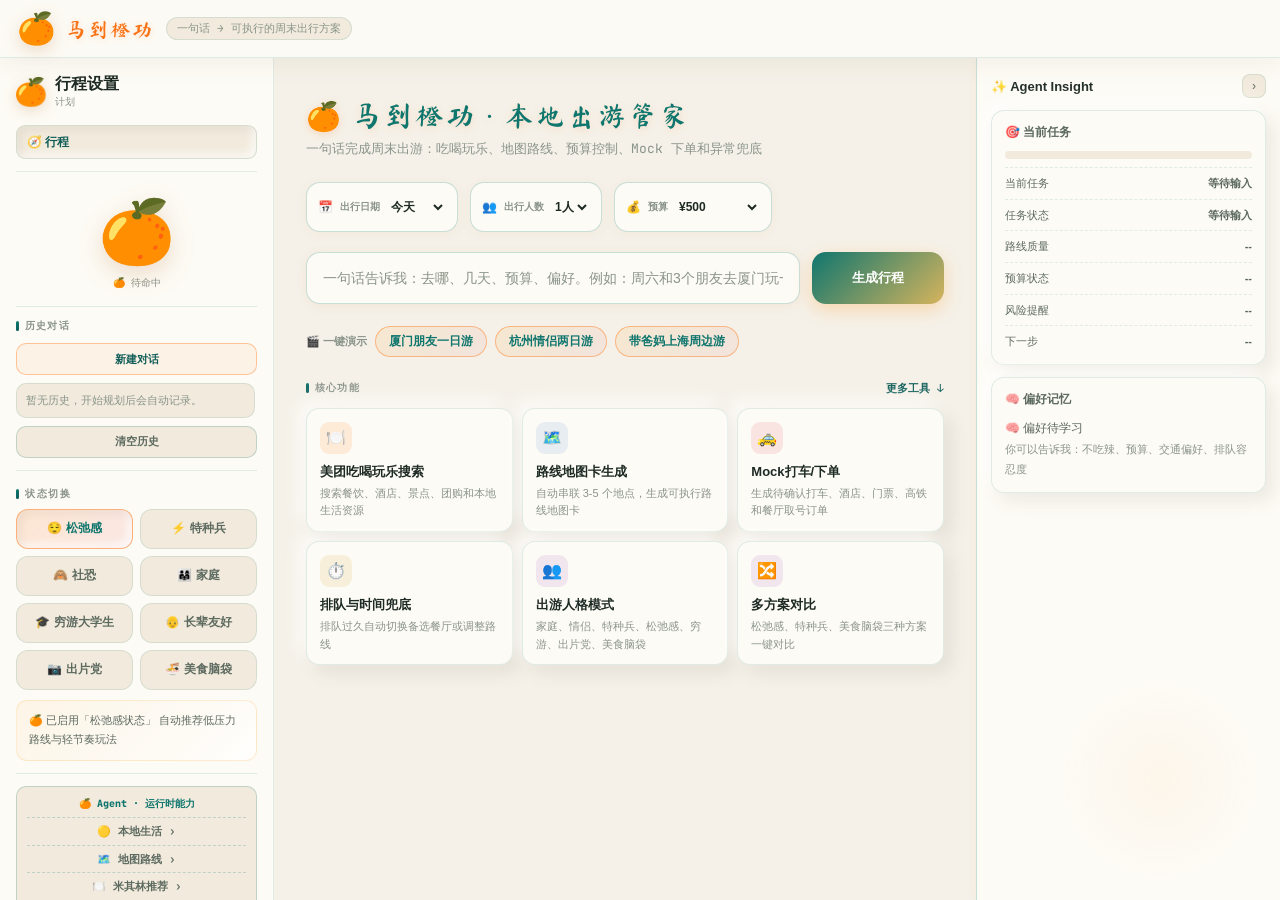
==== commit b002bd47: "Fix mobile scroll and weather location handling" ====
--- a/frontend/index.html
+++ b/frontend/index.html
@@ -760,15 +760,15 @@
     .wp-map{min-height:240px}
   }
   @media (max-width:760px){
-    html,body{overflow:hidden}
+    html,body{height:auto;min-height:100%;overflow-x:hidden;overflow-y:auto}
     .topbar{height:52px;padding:0 12px;gap:8px}
     .top-logo{width:32px;height:32px;font-size:28px}
     .top-name{font-size:18px;letter-spacing:1px;white-space:nowrap}
     .top-tag{display:none}
-    .workspace,.workspace.insight-collapsed{display:block;overflow:hidden}
+    .workspace,.workspace.insight-collapsed{display:block;overflow:visible}
     .sidebar,.insight-panel{display:none!important}
-    .chat-panel{height:calc(100vh - 52px);min-width:0}
-    .chat-home{overflow:auto}
+    .chat-panel{height:auto;min-height:0;min-width:0;overflow:visible}
+    .chat-home{height:auto;overflow:visible}
     .chat-home-main{padding:20px 14px 18px;max-width:none;gap:14px}
     .chat-hero-title{font-size:24px;letter-spacing:2px}
     .chat-hero-sub{font-size:12px}
@@ -855,19 +855,19 @@
   .price-sim-window-tag{font-size:9px;color:var(--t3);font-family:var(--mono)}
   .price-sim-tip{font-size:11px;color:var(--t2);line-height:1.6;padding:8px 10px;background:rgba(255,107,0,.04);border-radius:9px;border:1px solid rgba(255,107,0,.1)}
   @media (max-width:768px){
-    html,body{height:100%;overflow-x:hidden;overflow-y:hidden}
-    body{min-height:100%;overscroll-behavior-y:contain}
+    html,body{height:auto;min-height:100%;overflow-x:hidden;overflow-y:auto}
+    body{overscroll-behavior-y:contain}
     .topbar{height:56px;padding:0 14px;box-shadow:none;backdrop-filter:none;-webkit-backdrop-filter:none}
     .top-logo{width:32px;height:32px;font-size:28px;filter:none}
     .top-name{font-size:18px}
     .top-tag,.top-status,.sidebar,.insight-panel,.chat-home-sidebar,.left-panel,.right-panel{display:none!important}
-    .workspace,.workspace.insight-collapsed{display:block;grid-template-columns:1fr;flex:1;min-height:0;overflow:hidden}
+    .workspace,.workspace.insight-collapsed{display:block;grid-template-columns:1fr;flex:1;min-height:0;overflow:visible}
     .workspace:before{display:none}
-    .panel,.chat-panel{width:100%;height:calc(100vh - 56px);min-height:0;overflow:hidden}
-    .chat-home{display:block;height:100%;min-height:0;overflow:hidden}
-    .chat-home-main,.chat-conv-area,.result-panel{height:100%;overflow-y:auto;overflow-x:hidden;-webkit-overflow-scrolling:touch;overscroll-behavior:contain;padding-left:16px;padding-right:16px;padding-bottom:104px}
+    .panel,.chat-panel{width:100%;height:auto;min-height:0;overflow:visible}
+    .chat-home{display:block;height:auto;min-height:0;overflow:visible}
+    .chat-home-main,.chat-conv-area,.result-panel{height:auto;overflow:visible;padding-left:16px;padding-right:16px;padding-bottom:96px}
     .chat-home-main{max-width:none;margin:0;padding-top:24px;gap:16px}
-    .chat-home.task-started .chat-home-main{padding:10px 14px 104px}
+    .chat-home.task-started .chat-home-main{padding:10px 14px 10px}
     .chat-hero-title{font-size:24px;line-height:1.25;letter-spacing:1px}
     .chat-hero-sub{font-size:12px;line-height:1.7}
     .planner-control-row{grid-template-columns:1fr 1fr;gap:10px;width:100%;max-width:none}
@@ -885,7 +885,7 @@
     .feat-card:before{display:none}
     .chat-input-bar{position:sticky;bottom:0;z-index:20;padding:10px 12px max(10px,env(safe-area-inset-bottom));background:#fbf7ef;box-shadow:none;backdrop-filter:none;-webkit-backdrop-filter:none}
     .chat-textarea{max-height:88px}
-    .chat-conv-area{padding-top:14px}
+    .chat-conv-area{height:auto;overflow:visible;padding-top:14px;padding-bottom:96px}
     .msg,.msg-body,.msg.wide-agent .msg-body{max-width:100%}
     .agent-card,.chat-route,.meituan-trip-card,.weekend-plan-card,.panorama-trip-card,.mt-card,.mt-mini,.planner-stat,.route-choice-card,.weather-card,.ai-card,.steps-card,.m-card,.route-bar,.intent-lock-card,.pending-order-card,.feat-card{box-shadow:none!important}
     .chat-searchbar,.chat-textarea,.field input,.field select,.michelin-input{box-shadow:none!important}
@@ -1211,7 +1211,10 @@
 let voiceAutoSend = true;
 let lastHomeTaskInput = '';
 const MOBILE_VIEWPORT = window.matchMedia('(max-width: 768px)');
-function scrollOpts(block='end'){return {behavior:MOBILE_VIEWPORT.matches?'auto':'smooth',block};}
+function scrollOpts(block='end'){
+  const safeBlock = MOBILE_VIEWPORT.matches && block === 'end' ? 'nearest' : block;
+  return {behavior:MOBILE_VIEWPORT.matches?'auto':'smooth',block:safeBlock};
+}
 
 function setText(id, text) {
   const el = document.getElementById(id);
@@ -2698,9 +2701,74 @@
     const data = await fetchWeatherByLocation(gps.lat, gps.lng, '当前位置');
     return {label:data.city || '当前位置', data};
   }
-  const label = intent?.city || fallbackCity || '上海';
+  const label = (intent?.city || fallbackCity || getCurrentWeatherTaskCity() || '').trim();
+  if (!label || /目的地待确认|待确认|当前位置/.test(label)) {
+    const gps = await getGPS(6000);
+    if (gps) {
+      const data = await fetchWeatherByLocation(gps.lat, gps.lng, '当前位置');
+      return {label:data.city || '当前位置', data};
+    }
+    throw new Error('你想查询哪个城市的天气？也可以开启定位。');
+  }
   const data = await fetchWeather(label);
   return {label:data.city || label, data};
+}
+function getExplicitWeatherCity(text=''){
+  const s = String(text || '');
+  const m = s.match(/(?:查|查询|看看|看一下)?\s*([^，,。！!？?\s]{2,12})(?:的|今天|明天|现在)?天气/);
+  if (m) {
+    const raw = m[1].replace(/[的是怎么样查询今天明天现在]/g, '').trim();
+    if (raw && !/当前位置|当前定位|我这里|我在|附近|本地|天气/.test(raw)) return raw.replace(/[市省]$/,'');
+  }
+  try {
+    const guessed = _guessDestCity(s, '');
+    return guessed && guessed !== '本地' ? guessed.replace(/[市省]$/,'') : '';
+  } catch { return ''; }
+}
+function getCurrentWeatherTaskCity(){
+  const taskState = window.currentTaskState || {};
+  const plan = window.lastInsightPlan || {};
+  const candidates = [
+    taskState.destination, taskState.active_destination, taskState.city, taskState.active_city,
+    resolvePlanCity(plan), window.lastAgentCity, guessHomeDestination(lastHomeTaskInput || '')
+  ];
+  for (const c of candidates) {
+    const city = String(c || '').replace(/[市省]$/,'').trim();
+    if (city && !/目的地待确认|待确认|本地|当前位置/.test(city)) return city;
+  }
+  return '';
+}
+async function resolveWeatherFeatureTarget(){
+  const activeInput = isHomeTaskStarted() ? document.getElementById('chatInput') : document.getElementById('chatHomeInput');
+  const text = [
+    activeInput?.value || '',
+    lastHomeTaskInput || '',
+    window.lastAgentInput || ''
+  ].join(' ');
+  const explicitCity = getExplicitWeatherCity(text);
+  if (explicitCity) return {type:'city', city:explicitCity, source:'用户输入'};
+  const taskCity = getCurrentWeatherTaskCity();
+  if (taskCity) return {type:'city', city:taskCity, source:'当前任务'};
+  const gps = await getGPS(6000);
+  if (gps) return {type:'coords', lat:gps.lat, lng:gps.lng, label:'当前位置', source:'当前位置'};
+  return {type:'missing'};
+}
+async function fetchWeatherForFeature(){
+  const target = await resolveWeatherFeatureTarget();
+  if (target.type === 'missing') {
+    return {missing:true, label:'当前位置'};
+  }
+  if (target.type === 'coords') {
+    const data = await fetchWeatherByLocation(target.lat, target.lng, target.label);
+    return {label:data.city || target.label, data, target};
+  }
+  const data = await fetchWeather(target.city);
+  return {label:data.city || target.city, data, target};
+}
+function renderWeatherFeatureResult(label, data){
+  const base = renderWeatherCard(label, data.data);
+  const note = data.cached ? `<div class="feature-empty-card" style="margin-top:8px">天气参考：来自最近一次查询，出发前建议再次确认。</div>` : '';
+  return base + note;
 }
 async function fetchRouteMulti(city,start,dest,profile=currentRouteProfile){
   const payload = buildRoutePayload({city, startAddr:start, destAddr:dest, profile});
@@ -3146,12 +3214,17 @@
 async function handleFeatureAction(featureType){
   console.log('[FEATURE_ACTION]', featureType);
   if (featureType === 'weather') {
-    setFeatureLoading(featureType, '正在查询当前位置天气...');
+    setFeatureLoading(featureType, '正在确认天气位置...');
     try {
-      const data = await fetchWeatherForIntent({intent:'weather',city:'当前位置',use_location:true}, document.getElementById('city')?.value?.trim() || '');
-      renderFeatureResult(featureType, renderWeatherCard(data.label, data.data.data));
+      const data = await fetchWeatherForFeature();
+      if (data.missing) {
+        renderFeatureResult(featureType, featureSmallCard('你想查询哪个城市的天气？也可以开启定位。'));
+      } else {
+        renderFeatureResult(featureType, renderWeatherFeatureResult(data.label, data.data));
+      }
     } catch (e) {
-      renderFeatureResult(featureType, featureSmallCard('天气数据暂未返回，出发前建议再次确认。'));
+      const city = getCurrentWeatherTaskCity();
+      renderFeatureResult(featureType, featureSmallCard(city ? `${city} 天气数据暂未返回，出发前建议再次确认。` : '天气数据暂未返回，当前先按常规出行条件生成路线；出发前建议再次确认天气。'));
     } finally { setStatus('', '就绪'); setMascot('idle'); }
     return;
   }
@@ -3211,6 +3284,7 @@
   if (draft) setHomeDraft(draft);
   renderFeatureResult(featureType, featureSmallCard('我已把这个工具需求放进首页输入框。确认目的地、日期、人数和预算后，点击“生成行程”即可。', `<button class="pending-order-btn" type="button" onclick="submitHomeInput()">生成行程</button>`));
 }
+window.handleFeatureAction = handleFeatureAction;
 
 async function queryPremiumDiningRag(defaultQuery) {
   const typed = (document.getElementById('chatInput')?.value || '').trim();
@@ -3755,7 +3829,7 @@
   const home=document.getElementById('chatHome');
   if(home&&home.style.display!=='none')showChatConv();
   document.getElementById('chatMessages').appendChild(div);
-  div.scrollIntoView(scrollOpts('end'));
+  div.scrollIntoView(scrollOpts(MOBILE_VIEWPORT.matches ? 'start' : 'end'));
   if (!toilet) _startAgentTimer(id); // 🚻 找厕所不显示"生成路线"计时文案
   return id;
 }
@@ -3826,7 +3900,7 @@
   if (document.getElementById(`tdot_intent_${cardId}`)?.className.includes('running')) {
     taskTreeFinishIntent(cardId, `识别到 ${meta.label} 需求`);
   }
-  document.getElementById(`agentMsg_${cardId}`)?.scrollIntoView(scrollOpts('end'));
+  document.getElementById(`agentMsg_${cardId}`)?.scrollIntoView(scrollOpts(MOBILE_VIEWPORT.matches ? 'start' : 'end'));
 }
 function addCompletedAgentStep(cardId, toolName, summary, chip='地图') {
   if (window._toiletCards && window._toiletCards[cardId]) return;
@@ -6212,7 +6286,7 @@
        <div style="font-weight:700;color:#0b8f3a;font-size:13px">🍽️ 已补充美团真实资源</div>
        <div style="font-size:12px;color:var(--t2);margin-top:4px">${escapeHTML(evt.message||'以下商户来自美团真实资源，营业和订位需二次确认。')}</div>${cards}
      </div>`);
-  document.getElementById(`agentMsg_${cardId}`)?.scrollIntoView(scrollOpts('end'));
+  document.getElementById(`agentMsg_${cardId}`)?.scrollIntoView(scrollOpts(MOBILE_VIEWPORT.matches ? 'start' : 'end'));
 }
 
 function decodeMeituanItem(encodedPayload){
